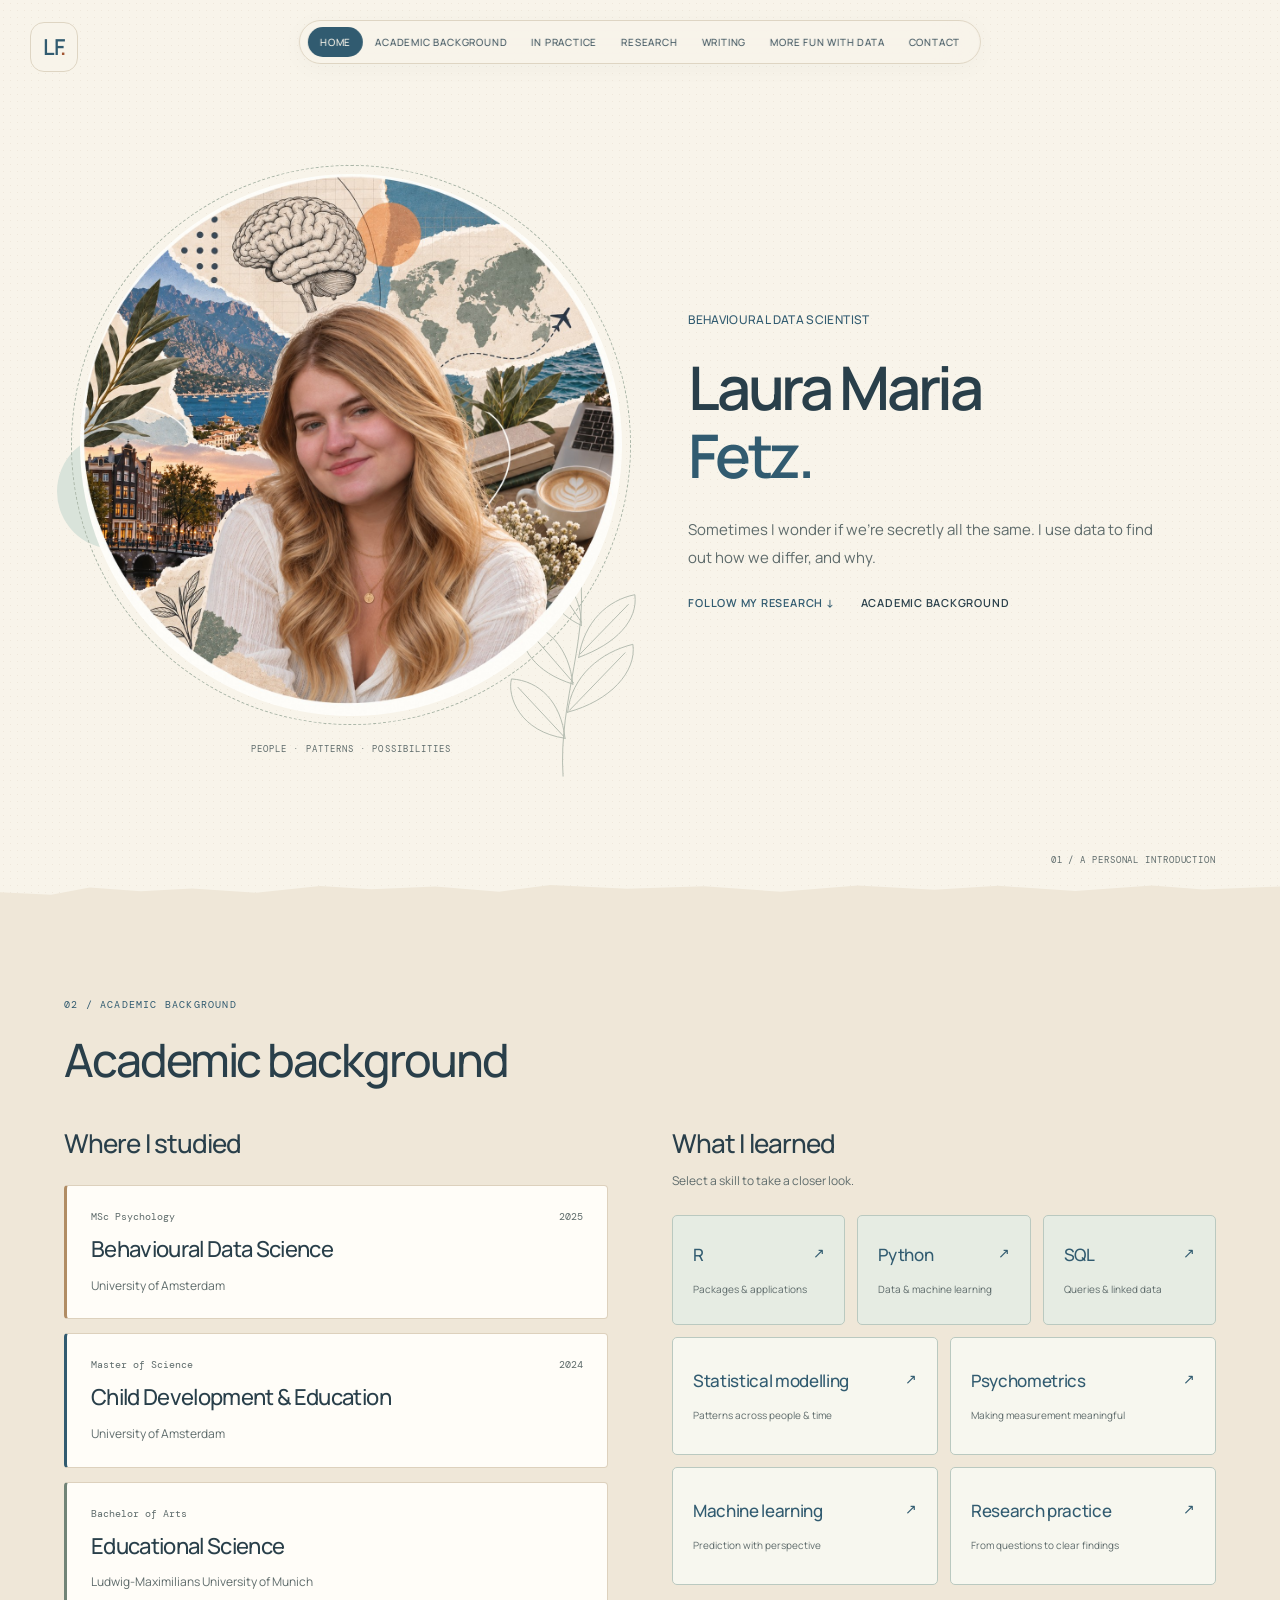
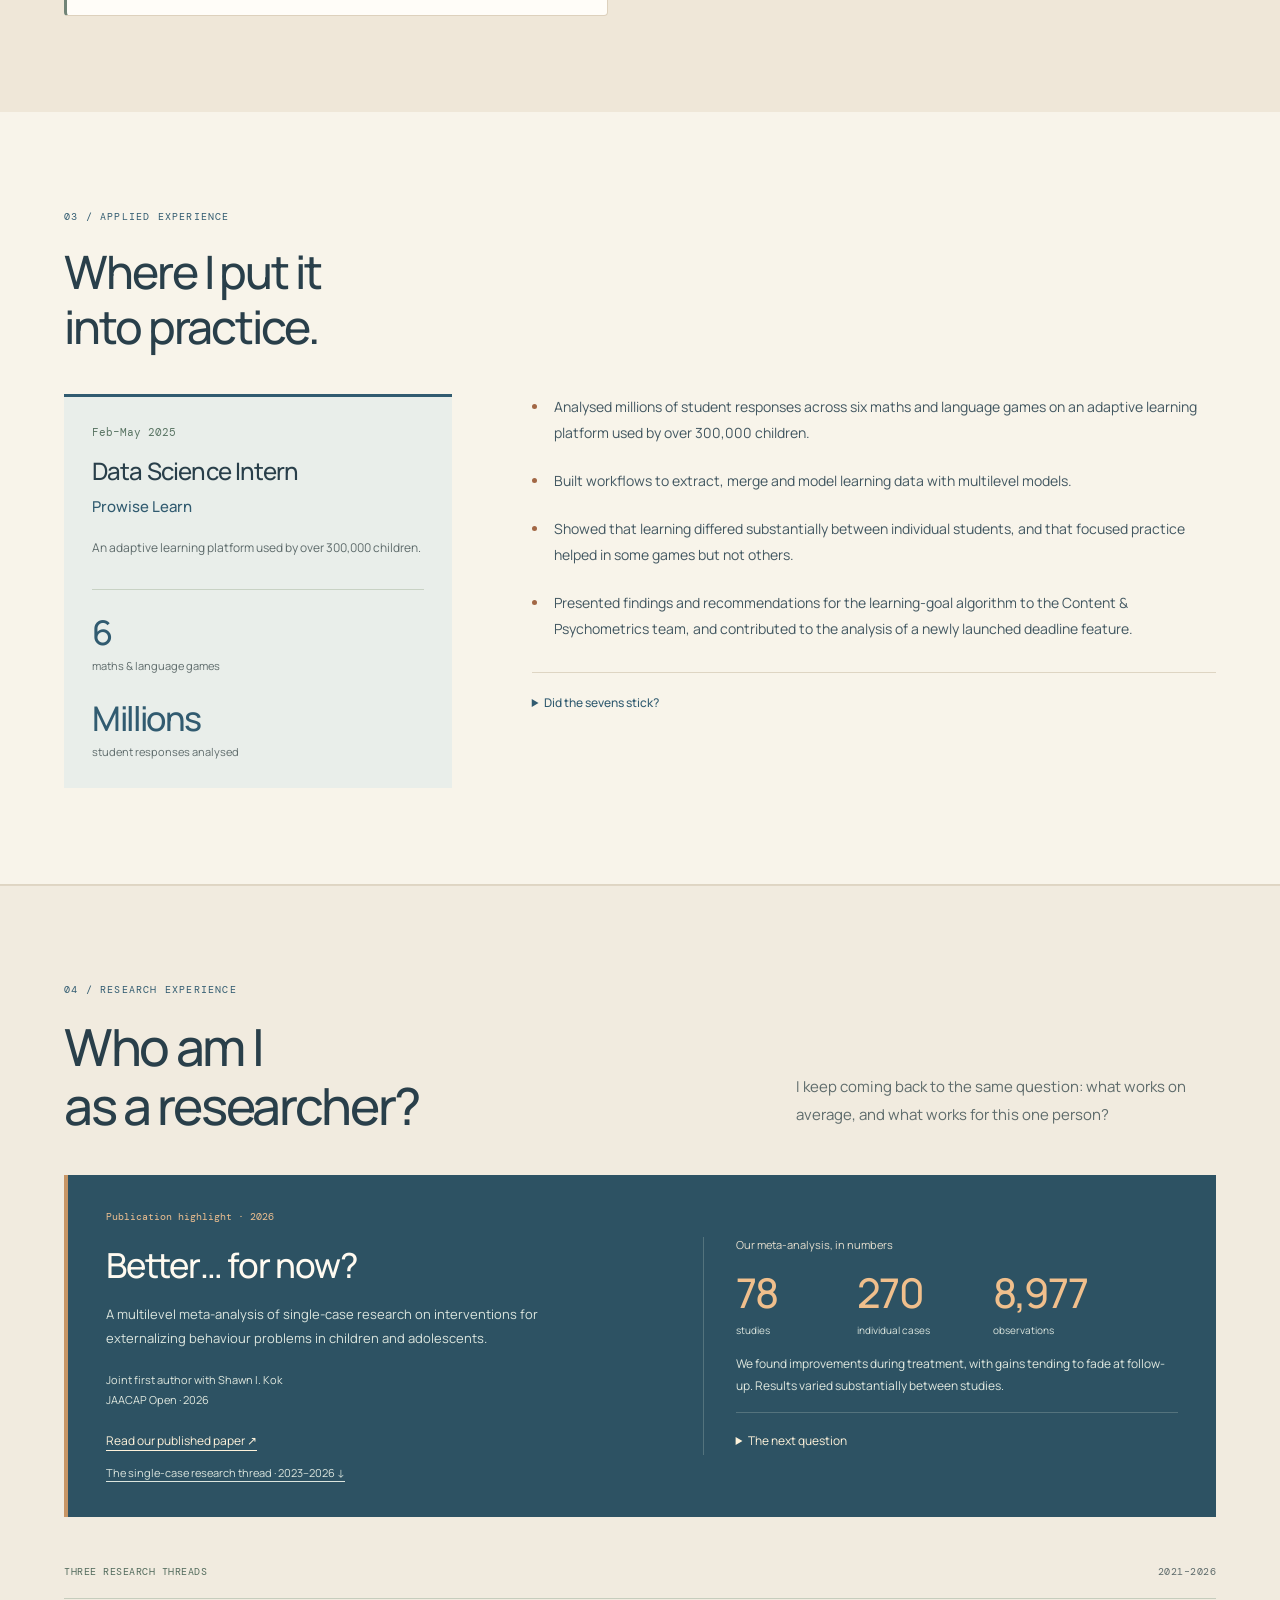
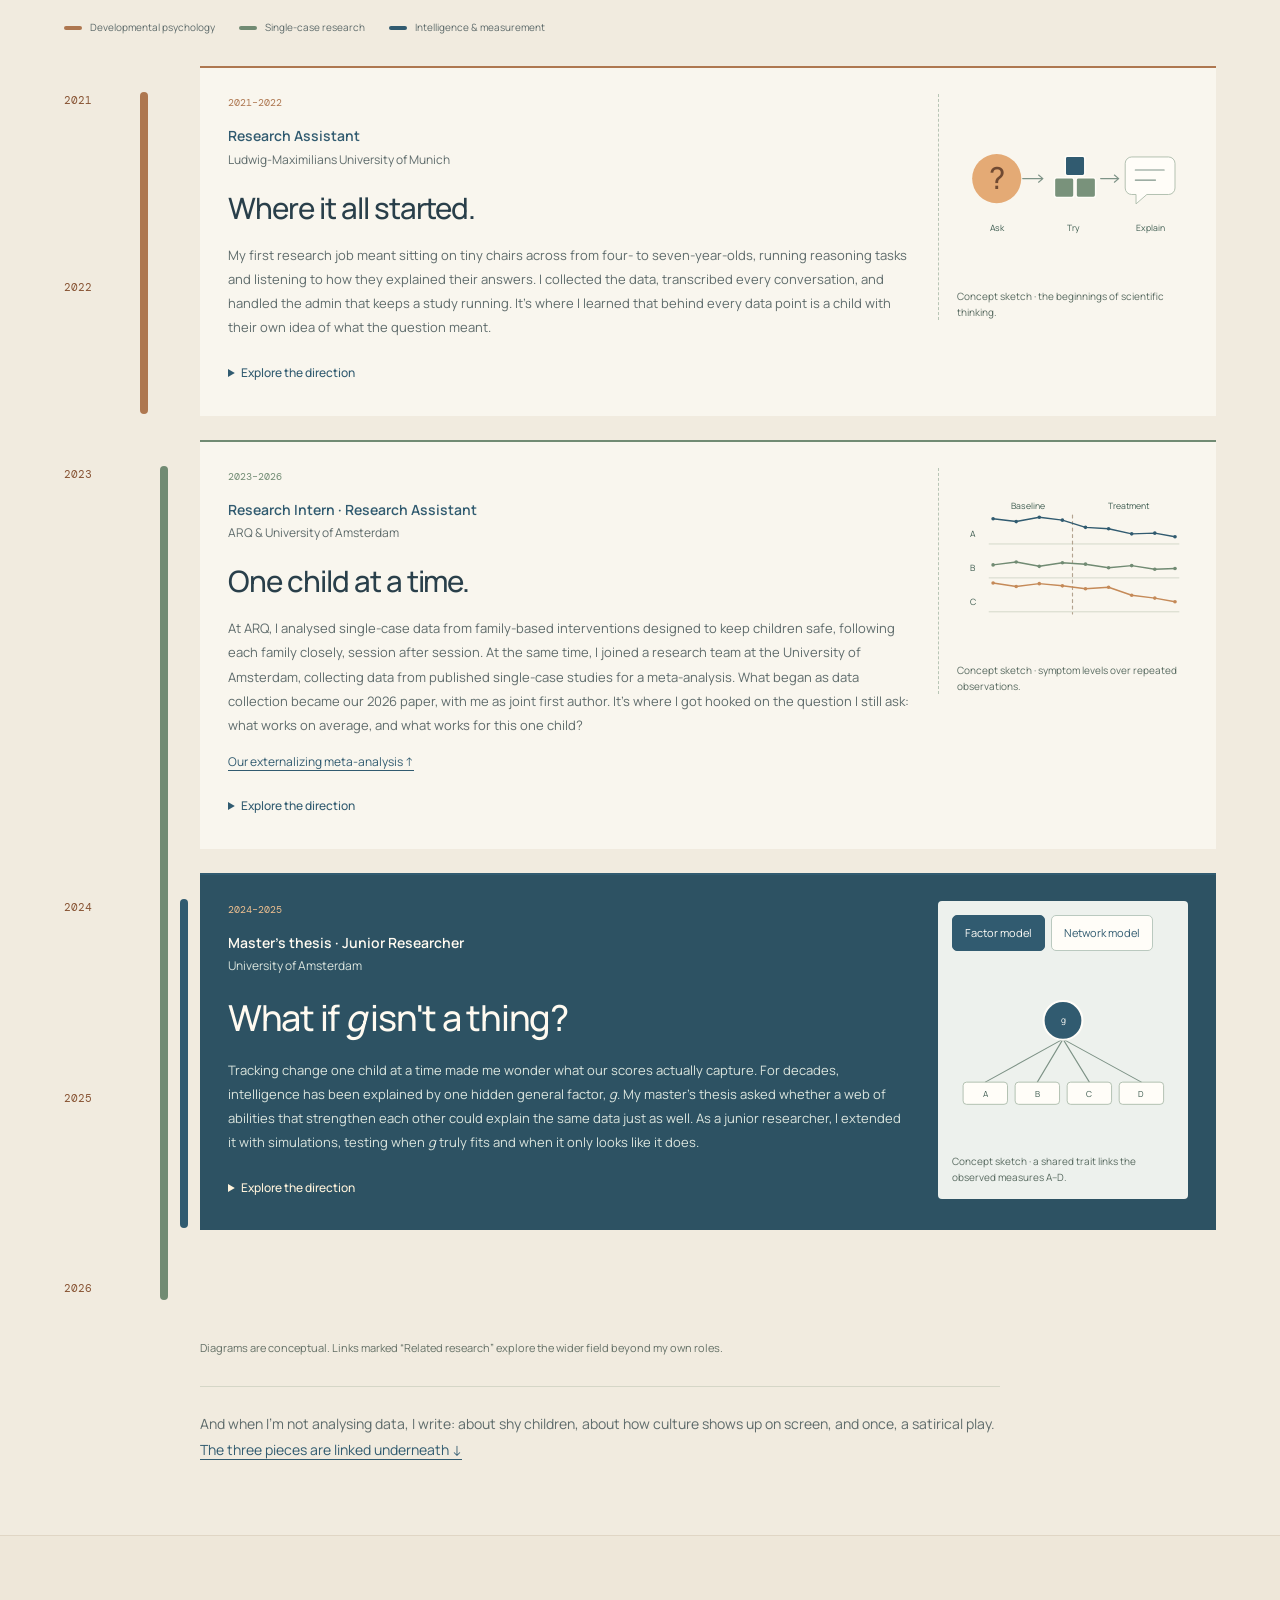
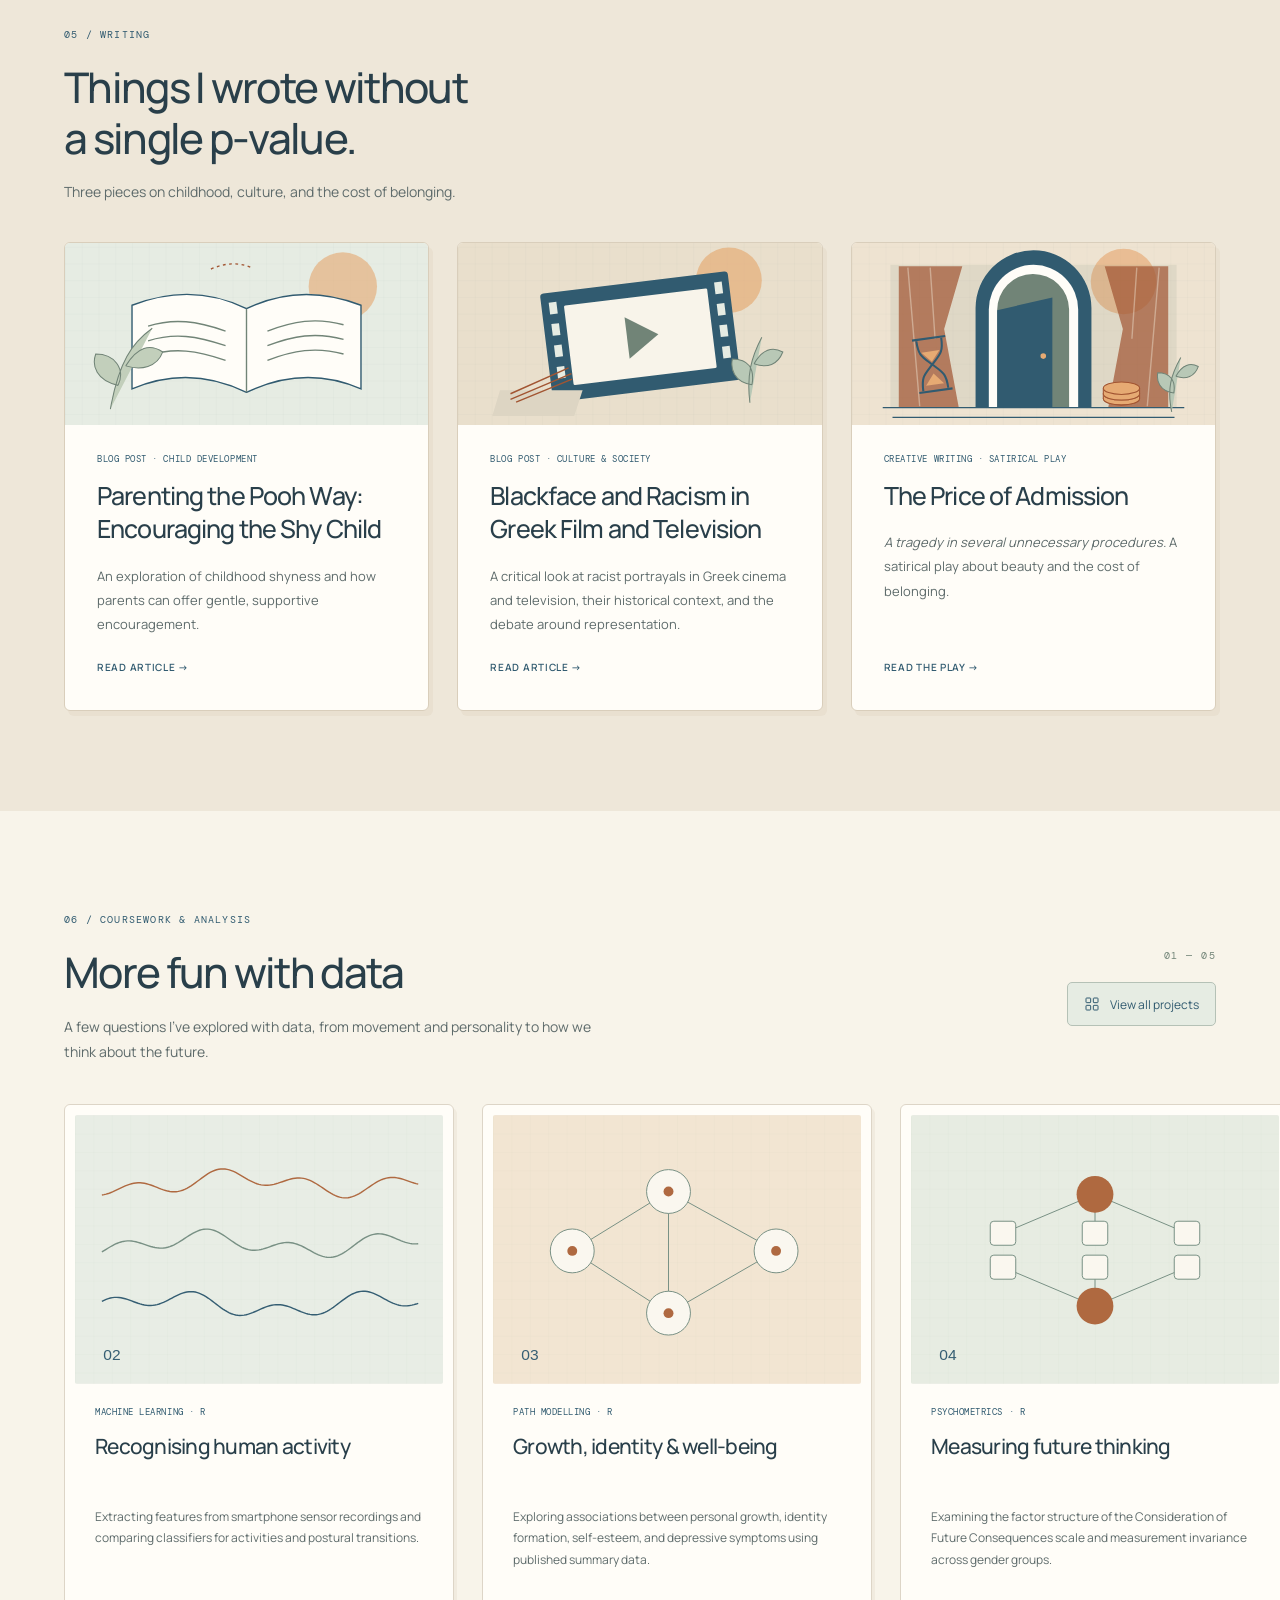
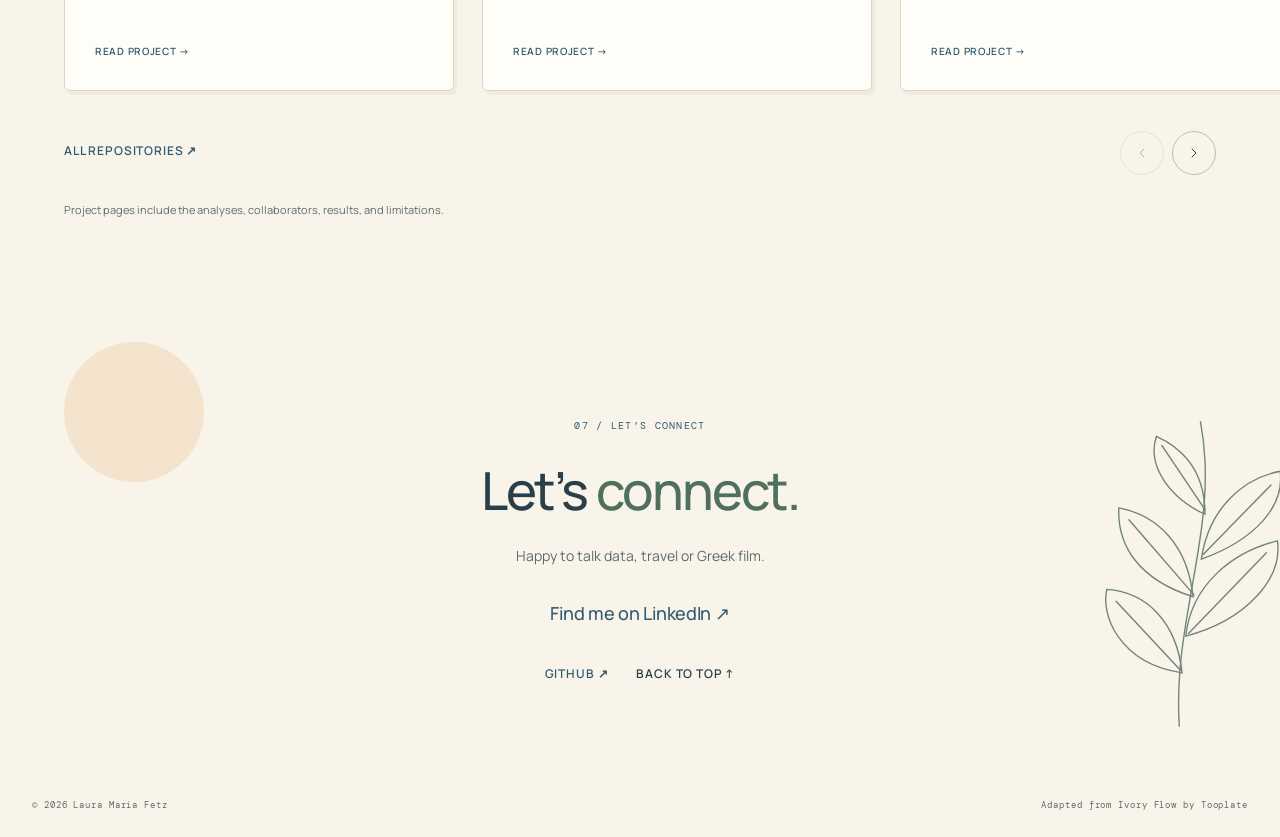
==== index.html @ 1ad02889 "Restructure portfolio into seven chapters and integrate skill-dialog update" ====
<!DOCTYPE html>
<html lang="en">
<head>
  <meta charset="UTF-8">
  <meta name="viewport" content="width=device-width, initial-scale=1.0">
  <meta name="description" content="Laura Maria Fetz — behavioural data scientist working at the intersection of psychology, education, statistical modelling, and machine learning.">
  <meta name="theme-color" content="#f8f4ea">
  <meta property="og:title" content="Laura Maria Fetz — Behavioural Data Scientist">
  <meta property="og:description" content="Slightly silly questions, real data, and a closer look at individual differences.">
  <meta property="og:type" content="website">
  <title>Laura Maria Fetz — Behavioural Data Scientist</title>
  <link rel="icon" href="favicon.svg" type="image/svg+xml">
  <link rel="preconnect" href="https://fonts.googleapis.com">
  <link rel="preconnect" href="https://fonts.gstatic.com" crossorigin>
  <link href="https://fonts.googleapis.com/css2?family=Manrope:wght@400;500;600;700&amp;family=DM+Mono:wght@400;500&amp;display=swap" rel="stylesheet">
  <link rel="stylesheet" href="tooplate-ivory-style.css">
  <link rel="stylesheet" href="personal.css?v=map-bookshelf">
  <link rel="stylesheet" href="explore.css?v=map-bookshelf">
  <link rel="stylesheet" href="research.css?v=integrated-sced">
  <link rel="stylesheet" href="writing.css?v=admission">
  <link rel="stylesheet" href="rework.css?v=seven-chapters">
  <!-- Adapted from Tooplate 2166 Ivory Flow: https://www.tooplate.com/view/2166-ivory-flow -->
</head>
<body class="home-page">
<a class="skip-link" href="#main">Skip to content</a>
<a class="site-mark" href="#home" aria-label="Laura Maria Fetz, home">LF<span>.</span></a>
<nav class="pill-nav" aria-label="Main navigation"><a href="#home">Home</a><a href="#about">Academic background</a><a href="#practice">In practice</a><a href="#experience">Research</a><a href="#writing">Writing</a><a href="#projects">More fun with data</a><a href="#contact">Contact</a></nav>
<button class="hamburger" aria-label="Open navigation" aria-expanded="false" aria-controls="mobile-navigation" data-nav-breakpoint="1100"><span></span><span></span><span></span></button>
<nav class="mobile-nav" id="mobile-navigation" aria-label="Mobile navigation" hidden><a href="#home">Home</a><a href="#about">Academic background</a><a href="#practice">In practice</a><a href="#experience">Research</a><a href="#writing">Writing</a><a href="#projects">More fun with data</a><a href="#contact">Contact</a></nav>
<main id="main">
  <section class="canvas-section hero" id="home" aria-labelledby="home-title">
    <div class="hero-image portrait-stage">
      <div class="portrait-frame">
        <img src="images/laura-portrait.jpg" alt="Portrait collage of Laura Maria Fetz, with research, travel, and nature imagery" width="1254" height="1254" fetchpriority="high">
      </div>
      <p class="portrait-caption">People · Patterns · Possibilities</p>
    </div>
    <div class="hero-content">
      <p class="hero-eyebrow">Behavioural Data Scientist</p>
      <h1 class="hero-title" id="home-title">Laura Maria<br><span class="name-accent">Fetz.</span></h1>
      <p class="hero-desc">Sometimes I wonder if we're secretly all the same. I use data to find out how we differ, and why.</p>
      <div class="hero-cta"><a href="#experience" class="cta-link">Follow my research <span aria-hidden="true">↓</span></a><a href="#about" class="cta-link cta-link--dark">Academic background</a></div>
    </div>
    <span class="section-index" aria-hidden="true">01 / A personal introduction</span>
  </section>

  <section class="canvas-section academic-section" id="about" aria-labelledby="academic-title">
    <header class="chapter-heading"><p class="section-eyebrow">02 / Academic background</p><h2 id="academic-title">Academic background</h2></header>
    <div class="academic-columns">
      <div class="study-column"><h3>Where I studied</h3><div class="degree-stack">
        <article class="degree-card"><p class="degree-level">MSc Psychology <time datetime="2025">2025</time></p><h4>Behavioural Data Science</h4><p>University of Amsterdam</p></article>
        <article class="degree-card"><p class="degree-level">Master of Science <time datetime="2024">2024</time></p><h4>Child Development &amp; Education</h4><p>University of Amsterdam</p></article>
        <article class="degree-card"><p class="degree-level">Bachelor of Arts</p><h4>Educational Science</h4><p>Ludwig-Maximilians University of Munich</p></article>
      </div></div>
      <div class="skills-column"><h3>What I learned</h3><p class="skills-intro">Select a skill to take a closer look.</p><div class="skill-tiles">
        <button class="toolkit-trigger skill-tile" type="button" data-toolkit="r" data-language="R" aria-haspopup="dialog" aria-controls="toolkit-dialog" aria-label="Explore my R toolkit"><span class="skill-name">R<span aria-hidden="true">↗</span></span><small>Packages & applications</small></button>
        <button class="toolkit-trigger skill-tile" type="button" data-toolkit="python" data-language="Python" aria-haspopup="dialog" aria-controls="toolkit-dialog" aria-label="Explore my Python toolkit"><span class="skill-name">Python<span aria-hidden="true">↗</span></span><small>Data & machine learning</small></button>
        <button class="toolkit-trigger skill-tile" type="button" data-toolkit="sql" data-language="SQL" aria-haspopup="dialog" aria-controls="toolkit-dialog" aria-label="Explore my SQL toolkit"><span class="skill-name">SQL<span aria-hidden="true">↗</span></span><small>Queries & linked data</small></button>
        <button class="toolkit-trigger skill-tile" type="button" data-toolkit="modelling" aria-haspopup="dialog" aria-controls="toolkit-dialog" aria-label="Explore my Statistical modelling toolkit"><span class="skill-name">Statistical modelling<span aria-hidden="true">↗</span></span><small>Patterns across people & time</small></button>
        <button class="toolkit-trigger skill-tile" type="button" data-toolkit="psychometrics" aria-haspopup="dialog" aria-controls="toolkit-dialog" aria-label="Explore my Psychometrics toolkit"><span class="skill-name">Psychometrics<span aria-hidden="true">↗</span></span><small>Making measurement meaningful</small></button>
        <button class="toolkit-trigger skill-tile" type="button" data-toolkit="machine-learning" aria-haspopup="dialog" aria-controls="toolkit-dialog" aria-label="Explore my Machine learning toolkit"><span class="skill-name">Machine learning<span aria-hidden="true">↗</span></span><small>Prediction with perspective</small></button>
        <button class="toolkit-trigger skill-tile" type="button" data-toolkit="research-practice" aria-haspopup="dialog" aria-controls="toolkit-dialog" aria-label="Explore my Research practice toolkit"><span class="skill-name">Research practice<span aria-hidden="true">↗</span></span><small>From questions to clear findings</small></button>
      </div></div>
    </div>
  </section>

  <section class="canvas-section practice-section" id="practice" aria-labelledby="practice-title">
    <header class="chapter-heading"><p class="section-eyebrow">03 / Applied experience</p><h2 id="practice-title">Where I put it<br>into practice.</h2></header>
    <div class="practice-layout">
      <div class="practice-role"><p class="practice-date">Feb–May 2025</p><h3>Data Science Intern</h3><p class="practice-company">Prowise Learn</p><p class="practice-context">An adaptive learning platform used by over 300,000 children.</p><dl class="practice-scale"><div><dt>maths &amp; language games</dt><dd>6</dd></div><div><dt>student responses analysed</dt><dd>Millions</dd></div></dl></div>
      <div class="practice-contributions"><ul>
        <li>Analysed millions of student responses across six maths and language games on an adaptive learning platform used by over 300,000 children.</li>
        <li>Built workflows to extract, merge and model learning data with multilevel models.</li>
        <li>Showed that learning differed substantially between individual students, and that focused practice helped in some games but not others.</li>
        <li>Presented findings and recommendations for the learning-goal algorithm to the Content &amp; Psychometrics team, and contributed to the analysis of a newly launched deadline feature.</li>
      </ul><details class="research-direction"><summary>Did the sevens stick?</summary><p>At Prowise, both questions met in the classroom: did children really learn, and would the scores show it? Normal practice mixes it up: 5 × 7, 3 × 2, 7 × 9. But sometimes students get a focused learning-goal session with only the 7 times table. Using multilevel models on large learning datasets, I tested whether students actually got better afterwards.</p></details></div>
    </div>
  </section>

  <section class="canvas-section research-section" id="experience" aria-labelledby="experience-title">
    <header class="research-heading"><div><p class="section-eyebrow">04 / Research experience</p><h2 id="experience-title">Who am I<br>as a researcher?</h2></div><p>I keep coming back to the same question: what works on average, and what works for this one person?</p></header>
    <article class="research-spotlight" id="research-publication" aria-labelledby="research-publication-title">
      <div class="publication-overview">
        <p class="research-publication-badge">Publication highlight · 2026</p>
        <h3 id="research-publication-title">Better… for now?</h3>
        <p class="publication-description">A multilevel meta-analysis of single-case research on interventions for externalizing behaviour problems in children and adolescents.</p>
        <p class="publication-credit">Joint first author with Shawn I. Kok<br><cite>JAACAP Open</cite> · 2026</p>
        <div class="publication-links"><a class="research-paper-link" href="https://doi.org/10.1016/j.jaacop.2025.12.002" target="_blank" rel="noopener noreferrer">Read our published paper <span aria-hidden="true">↗</span></a><a class="publication-experience-link" href="#research-sced">The single-case research thread · 2023–2026 <span aria-hidden="true">↓</span></a></div>
      </div>
      <div class="research-publication">
        <p class="publication-kicker">Our meta-analysis, in numbers</p>
        <dl class="publication-numbers"><div><dt>studies</dt><dd>78</dd></div><div><dt>individual cases</dt><dd>270</dd></div><div><dt>observations</dt><dd>8,977</dd></div></dl>
        <p class="research-finding">We found improvements during treatment, with gains tending to fade at follow-up. Results varied substantially between studies.</p>
        <details class="publication-next"><summary>The next question</summary><p>How can support be tailored to individual children and sustained over time? Our findings point toward that question, while study quality and limited follow-up data leave room for stronger evidence.</p></details>
      </div>
    </article>
    <p class="research-timeline-guide">Three research threads <span>2021–2026</span></p>
    <ul class="thread-legend" aria-label="Timeline colours"><li><span class="legend-lmu" aria-hidden="true"></span>Developmental psychology</li><li><span class="legend-sced" aria-hidden="true"></span>Single-case research</li><li><span class="legend-intelligence" aria-hidden="true"></span>Intelligence &amp; measurement</li></ul>
    <div class="research-threads" role="group" aria-label="Overlapping academic research threads, 2021 to 2026">
      <time class="thread-year year-1" datetime="2021">2021</time>
      <time class="thread-year year-2" datetime="2022">2022</time>
      <time class="thread-year year-3" datetime="2023">2023</time>
      <time class="thread-year year-4" datetime="2024">2024</time>
      <time class="thread-year year-5" datetime="2025">2025</time>
      <time class="thread-year year-6" datetime="2026">2026</time>
      <span class="thread-bar thread-bar-lmu" aria-hidden="true"></span><span class="thread-bar thread-bar-sced" aria-hidden="true"></span><span class="thread-bar thread-bar-intelligence" aria-hidden="true"></span>
      <article class="research-story research-thread thread-lmu" aria-labelledby="research-development-title">
        <div class="research-story-copy"><p class="thread-period">2021–2022</p><header class="research-story-meta"><p>Research Assistant<span class="research-affiliation">Ludwig-Maximilians University of Munich</span></p></header><h3 id="research-development-title">Where it all started.</h3><p class="research-contribution">My first research job meant sitting on tiny chairs across from four- to seven-year-olds, running reasoning tasks and listening to how they explained their answers. I collected the data, transcribed every conversation, and handled the admin that keeps a study running. It's where I learned that behind every data point is a child with their own idea of what the question meant.</p><details class="research-direction"><summary>Explore the direction</summary><p>A 2026 study involving Köksal and Sodian linked early understanding of other people’s minds with later scientific reasoning. This wider research asks how social understanding and thinking about evidence develop together.</p><a href="https://pubmed.ncbi.nlm.nih.gov/42640009/" target="_blank" rel="noopener noreferrer">Related research · scientific reasoning, 2026 <span aria-hidden="true">↗</span></a></details></div>
        <figure class="research-art development-art"><svg viewBox="0 0 320 180" role="img" aria-labelledby="development-graphic-title"><title id="development-graphic-title">Conceptual illustration of asking questions, trying ideas, and explaining</title><path class="diagram-line" d="M91 77h28m-6-5 6 5-6 5m86-5h25m-6-5 6 5-6 5"/><circle class="wonder-disc" cx="55" cy="77" r="34"/><text class="wonder-mark" x="55" y="91">?</text><g class="development-blocks"><rect x="135" y="76" width="27" height="27" rx="3"/><rect x="165" y="76" width="27" height="27" rx="3"/><rect x="150" y="46" width="27" height="27" rx="3"/></g><path class="explain-bubble" d="M242 47h51a9 9 0 0 1 9 9v34a9 9 0 0 1-9 9h-30l-15 13V99h-6a9 9 0 0 1-9-9V56a9 9 0 0 1 9-9Z"/><path class="diagram-line" d="M247 65h40m-40 14h28"/><g class="diagram-label"><text x="55" y="149">Ask</text><text x="162" y="149">Try</text><text x="268" y="149">Explain</text></g></svg><figcaption>Concept sketch · the beginnings of scientific thinking.</figcaption></figure>
      </article>
      <article class="research-story research-thread thread-sced" id="research-sced" aria-labelledby="research-change-title">
        <div class="research-story-copy"><p class="thread-period">2023–2026</p><header class="research-story-meta"><p>Research Intern · Research Assistant<span class="research-affiliation">ARQ &amp; University of Amsterdam</span></p></header><h3 id="research-change-title">One child at a time.</h3><p class="research-contribution">At ARQ, I analysed single-case data from family-based interventions designed to keep children safe, following each family closely, session after session. At the same time, I joined a research team at the University of Amsterdam, collecting data from published single-case studies for a meta-analysis. What began as data collection became our 2026 paper, with me as joint first author. It's where I got hooked on the question I still ask: what works on average, and what works for this one child?</p><a class="research-inline-link" href="#research-publication">Our externalizing meta-analysis <span aria-hidden="true">↑</span></a><details class="research-direction"><summary>Explore the direction</summary><p>Marija Maric and colleagues’ 2023 meta-analysis examines interventions for internalizing disorders in children and adolescents, including anxiety, depression, and post-traumatic stress. It shows how single-case data can be brought together to explore individual change and patterns across studies.</p><a href="https://doi.org/10.1007/s10567-023-00432-9" target="_blank" rel="noopener noreferrer">Related research · Maric et al., 2023&nbsp;<span aria-hidden="true">↗</span></a></details></div>
        <figure class="research-art sced-art">
            <svg viewBox="0 0 320 180" role="img" aria-labelledby="sced-graphic-title"><title id="sced-graphic-title">Conceptual illustration of three symptom trajectories decreasing during treatment</title><g class="diagram-label"><text x="99" y="16">Baseline</text><text x="237" y="16">Treatment</text><text x="22" y="55">A</text><text x="22" y="102">B</text><text x="22" y="149">C</text></g><path class="sced-guide" d="M44 65h264M44 112h264M44 159h264"/><path class="diagram-line diagram-dashed" d="M160 25v137"/><g fill="#315b70"><path class="sced-trajectory" stroke="#315b70" d="M50 30 L82 34 L114 28 L146 32 L178 42 L210 44 L242 51 L274 50 L302 55"/><circle cx="50" cy="30" r="2.5"/><circle cx="82" cy="34" r="2.5"/><circle cx="114" cy="28" r="2.5"/><circle cx="146" cy="32" r="2.5"/><circle cx="178" cy="42" r="2.5"/><circle cx="210" cy="44" r="2.5"/><circle cx="242" cy="51" r="2.5"/><circle cx="274" cy="50" r="2.5"/><circle cx="302" cy="55" r="2.5"/></g><g fill="#718b73"><path class="sced-trajectory" stroke="#718b73" d="M50 94 L82 90 L114 96 L146 91 L178 93 L210 98 L242 95 L274 100 L302 99"/><circle cx="50" cy="94" r="2.5"/><circle cx="82" cy="90" r="2.5"/><circle cx="114" cy="96" r="2.5"/><circle cx="146" cy="91" r="2.5"/><circle cx="178" cy="93" r="2.5"/><circle cx="210" cy="98" r="2.5"/><circle cx="242" cy="95" r="2.5"/><circle cx="274" cy="100" r="2.5"/><circle cx="302" cy="99" r="2.5"/></g><g fill="#c58a58"><path class="sced-trajectory" stroke="#c58a58" d="M50 119 L82 124 L114 120 L146 123 L178 127 L210 125 L242 136 L274 140 L302 145"/><circle cx="50" cy="119" r="2.5"/><circle cx="82" cy="124" r="2.5"/><circle cx="114" cy="120" r="2.5"/><circle cx="146" cy="123" r="2.5"/><circle cx="178" cy="127" r="2.5"/><circle cx="210" cy="125" r="2.5"/><circle cx="242" cy="136" r="2.5"/><circle cx="274" cy="140" r="2.5"/><circle cx="302" cy="145" r="2.5"/></g></svg>
            <figcaption>Concept sketch · symptom levels over repeated observations.</figcaption>
          </figure>
      </article>
      <article class="research-story research-thread thread-intelligence" id="research-intelligence" aria-labelledby="research-models-title">
        <div class="research-story-copy"><p class="thread-period">2024–2025</p><header class="research-story-meta"><p>Master’s thesis · Junior Researcher<span class="research-affiliation">University of Amsterdam</span></p></header><h3 id="research-models-title">What if <em>g</em> isn't a thing?</h3><p class="research-contribution">Tracking change one child at a time made me wonder what our scores actually capture. For decades, intelligence has been explained by one hidden general factor, <em>g</em>. My master's thesis asked whether a web of abilities that strengthen each other could explain the same data just as well. As a junior researcher, I extended it with simulations, testing when <em>g</em> truly fits and when it only looks like it does.</p><details class="research-direction"><summary>Explore the direction</summary><p>Related simulation research tests how competing models can account for similar patterns. It encourages researchers to consider network explanations alongside factor models. The bigger question: when does a well-fitting model actually help explain the process behind the data?</p><a href="https://pubmed.ncbi.nlm.nih.gov/38392174/" target="_blank" rel="noopener noreferrer">Related research · Kan and colleagues, 2024 <span aria-hidden="true">↗</span></a></details></div>
        <figure class="research-art model-demo" data-model-demo>
          <div class="model-controls" role="group" aria-label="Compare conceptual model diagrams"><button type="button" data-research-model="factor" aria-pressed="true">Factor model</button><button type="button" data-research-model="network" aria-pressed="false">Network model</button></div>
          <svg viewBox="0 0 320 180" role="img" aria-labelledby="research-model-graphic-title"><title id="research-model-graphic-title">Conceptual factor model: a shared trait links four observed measures</title><g data-model-view="factor"><path class="diagram-line" d="M160 70 48 132M160 70 123 132M160 70 198 132M160 70 273 132"/><circle class="diagram-node diagram-node-sea" cx="160" cy="43" r="28"/><text class="diagram-light-label" x="160" y="47">g</text><g class="diagram-measures"><rect x="16" y="132" width="64" height="32" rx="5"/><rect x="91" y="132" width="64" height="32" rx="5"/><rect x="166" y="132" width="64" height="32" rx="5"/><rect x="241" y="132" width="64" height="32" rx="5"/></g><g class="diagram-label"><text x="48" y="153">A</text><text x="123" y="153">B</text><text x="198" y="153">C</text><text x="273" y="153">D</text></g></g><g data-model-view="network" hidden><path class="diagram-line" d="M65 40 255 40 225 142 95 142ZM65 40 225 142M255 40 95 142"/><circle class="diagram-node diagram-node-sea" cx="65" cy="40" r="21"/><circle class="diagram-node diagram-node-sage" cx="255" cy="40" r="21"/><circle class="diagram-node diagram-node-terra" cx="225" cy="142" r="21"/><circle class="diagram-node diagram-node-sage" cx="95" cy="142" r="21"/><g class="diagram-light-label"><text x="65" y="45">A</text><text x="255" y="45">B</text><text x="225" y="147">C</text><text x="95" y="147">D</text></g></g></svg>
          <figcaption class="model-caption" aria-live="polite">Concept sketch · a shared trait links the observed measures A–D.</figcaption>
        </figure>
      </article>
    </div>
    <p class="research-context-note">Diagrams are conceptual. Links marked “Related research” explore the wider field beyond my own roles.</p>
    <p class="research-writing-note">And when I'm not analysing data, I write: about shy children, about how culture shows up on screen, and once, a satirical play. <a href="#writing">The three pieces are linked underneath <span aria-hidden="true">↓</span></a></p>
  </section>

  <section class="canvas-section writing-section" id="writing" aria-labelledby="writing-title"><div class="writing-heading"><p class="section-eyebrow">05 / Writing</p><h2 id="writing-title">Things I wrote without<br>a single p-value.</h2><p class="section-intro">Three pieces on childhood, culture, and the cost of belonging.</p></div><div class="writing-grid"><article class="writing-card"><a class="writing-card-visual" href="writing/parenting-the-pooh-way/" aria-label="Read Parenting the Pooh Way: Encouraging the Shy Child"><img src="images/writing-development.svg" alt="" width="520" height="300" loading="lazy"></a><div class="writing-card-copy"><p class="project-type">Blog post · Child development</p><h3><a href="writing/parenting-the-pooh-way/">Parenting the Pooh Way: Encouraging the Shy Child</a></h3><p>An exploration of childhood shyness and how parents can offer gentle, supportive encouragement.</p><a class="cta-link" href="writing/parenting-the-pooh-way/">Read article <span aria-hidden="true">→</span></a></div></article><article class="writing-card"><a class="writing-card-visual" href="writing/blackface-and-racism-in-greek-film-and-television/" aria-label="Read Blackface and Racism in Greek Film and Television"><img src="images/writing-culture.svg" alt="" width="520" height="300" loading="lazy"></a><div class="writing-card-copy"><p class="project-type">Blog post · Culture &amp; society</p><h3><a href="writing/blackface-and-racism-in-greek-film-and-television/">Blackface and Racism in Greek Film and Television</a></h3><p>A critical look at racist portrayals in Greek cinema and television, their historical context, and the debate around representation.</p><a class="cta-link" href="writing/blackface-and-racism-in-greek-film-and-television/">Read article <span aria-hidden="true">→</span></a></div></article><article class="writing-card"><a class="writing-card-visual" href="writing/the-price-of-admission/" aria-label="Read The Price of Admission"><img src="images/writing-admission.svg" alt="" width="520" height="300" loading="lazy"></a><div class="writing-card-copy"><p class="project-type">Creative writing · Satirical play</p><h3><a href="writing/the-price-of-admission/">The Price of Admission</a></h3><p><em>A tragedy in several unnecessary procedures.</em> A satirical play about beauty and the cost of belonging.</p><a class="cta-link" href="writing/the-price-of-admission/">Read the play <span aria-hidden="true">→</span></a></div></article></div></section>

  <section class="canvas-section lookbook projects-section" id="projects" aria-labelledby="projects-title">
    <div class="lookbook-header"><div><p class="section-eyebrow">06 / Coursework &amp; analysis</p><h2 class="lookbook-title" id="projects-title">More fun with data</h2><p class="section-intro">A few questions I’ve explored with data, from movement and personality to how we think about the future.</p></div><div class="project-view-controls"><span class="lookbook-count">01 — 05</span><button class="project-view-button" id="project-view-toggle" type="button" aria-expanded="false" aria-controls="project-track" hidden><svg viewBox="0 0 24 24" aria-hidden="true"><rect x="3" y="3" width="7" height="7" rx="1"/><rect x="14" y="3" width="7" height="7" rx="1"/><rect x="3" y="14" width="7" height="7" rx="1"/><rect x="14" y="14" width="7" height="7" rx="1"/></svg><span>View all projects</span></button></div></div>
    <div class="lookbook-track" id="project-track" tabindex="0" aria-label="Data projects, scroll horizontally"><article class="lookbook-card project-card">
      <a class="project-visual" href="projects/human-activity-recognition/" aria-label="Explore Recognising human activity"><img src="images/project-02.svg" alt="" loading="lazy" width="520" height="380"></a>
      <div class="project-copy"><p class="project-type">Machine learning · R</p><h3><a href="projects/human-activity-recognition/">Recognising human activity</a></h3><p>Extracting features from smartphone sensor recordings and comparing classifiers for activities and postural transitions.</p><a class="cta-link" href="projects/human-activity-recognition/">Read project <span aria-hidden="true">→</span></a></div>
    </article><article class="lookbook-card project-card">
      <a class="project-visual" href="projects/growth-identity-wellbeing/" aria-label="Explore Growth, identity &amp; well-being"><img src="images/project-03.svg" alt="" loading="lazy" width="520" height="380"></a>
      <div class="project-copy"><p class="project-type">Path modelling · R</p><h3><a href="projects/growth-identity-wellbeing/">Growth, identity &amp; well-being</a></h3><p>Exploring associations between personal growth, identity formation, self-esteem, and depressive symptoms using published summary data.</p><a class="cta-link" href="projects/growth-identity-wellbeing/">Read project <span aria-hidden="true">→</span></a></div>
    </article><article class="lookbook-card project-card">
      <a class="project-visual" href="projects/future-thinking/" aria-label="Explore Measuring future thinking"><img src="images/project-04.svg" alt="" loading="lazy" width="520" height="380"></a>
      <div class="project-copy"><p class="project-type">Psychometrics · R</p><h3><a href="projects/future-thinking/">Measuring future thinking</a></h3><p>Examining the factor structure of the Consideration of Future Consequences scale and measurement invariance across gender groups.</p><a class="cta-link" href="projects/future-thinking/">Read project <span aria-hidden="true">→</span></a></div>
    </article><article class="lookbook-card project-card">
      <a class="project-visual" href="projects/personality-impressions/" aria-label="Explore Language &amp; personality impressions"><img src="images/project-05.svg" alt="" loading="lazy" width="520" height="380"></a>
      <div class="project-copy"><p class="project-type">Prediction · R</p><h3><a href="projects/personality-impressions/">Language &amp; personality impressions</a></h3><p>Comparing transcript and audiovisual features for predicting observers’ Big Five impressions with repeated cross-validation.</p><a class="cta-link" href="projects/personality-impressions/">Read project <span aria-hidden="true">→</span></a></div>
    </article><article class="lookbook-card project-card">
      <a class="project-visual" href="projects/parental-stress/" aria-label="Explore Understanding parental stress"><img src="images/project-06.svg" alt="" loading="lazy" width="520" height="380"></a>
      <div class="project-copy"><p class="project-type">Statistical modelling · R</p><h3><a href="projects/parental-stress/">Understanding parental stress</a></h3><p>Examining how intervention participation and employment status relate to parental stress while adjusting for baseline stress.</p><a class="cta-link" href="projects/parental-stress/">Read project <span aria-hidden="true">→</span></a></div>
    </article></div>
    <div class="lookbook-footer"><a href="https://github.com/laurafetz?tab=repositories" class="cta-link" target="_blank" rel="noopener noreferrer">All repositories <span aria-hidden="true">↗</span></a><div class="lookbook-arrows"><button class="lookbook-arrow" id="lbPrev" aria-label="Previous projects" aria-controls="project-track"><svg viewBox="0 0 24 24" aria-hidden="true"><polyline points="15 18 9 12 15 6"/></svg></button><button class="lookbook-arrow" id="lbNext" aria-label="Next projects" aria-controls="project-track"><svg viewBox="0 0 24 24" aria-hidden="true"><polyline points="9 6 15 12 9 18"/></svg></button></div></div>
    <p class="projects-note">Project pages include the analyses, collaborators, results, and limitations.</p>
  </section>

  <section class="canvas-section signature" id="contact" aria-labelledby="contact-title">
    <div class="signature-content"><p class="signature-mark">07 / Let’s connect</p><h2 class="signature-heading" id="contact-title">Let’s <em>connect.</em></h2><p class="signature-text">Happy to talk data, travel or Greek film.</p><a href="https://www.linkedin.com/in/laura-maria-fetz/" class="signature-email" target="_blank" rel="noopener noreferrer">Find me on LinkedIn <span aria-hidden="true">↗</span></a><div class="signature-links"><a href="https://github.com/laurafetz" class="cta-link" target="_blank" rel="noopener noreferrer">GitHub <span aria-hidden="true">↗</span></a><a href="#home" class="cta-link cta-link--dark">Back to top <span aria-hidden="true">↑</span></a></div></div>
    <footer class="signature-footer"><span>© 2026 Laura Maria Fetz</span><span>Adapted from <a href="https://www.tooplate.com/view/2166-ivory-flow" target="_blank" rel="noopener noreferrer">Ivory Flow by Tooplate</a></span></footer>
  </section>
</main>

<dialog class="toolkit-dialog" id="toolkit-dialog" aria-labelledby="toolkit-title" aria-describedby="toolkit-description">
  <div class="toolkit-shell">
    <header class="toolkit-header">
      <div><p class="section-eyebrow">02 / What I learned</p><h2 id="toolkit-title">My toolkit</h2></div>
      <button class="toolkit-close" type="button" aria-label="Close toolkit" autofocus><svg viewBox="0 0 24 24" aria-hidden="true"><path d="m6 6 12 12M18 6 6 18"/></svg></button>
    </header>
    <p class="toolkit-description" id="toolkit-description">Packages and libraries I work with.</p>
    <div id="toolkit-content" data-dialog-content></div>
  </div>
</dialog>
<template id="toolkit-r">
  <div class="toolkit-groups">
    <section class="toolkit-group"><h3>Data preparation</h3><ul class="toolkit-tags"><li>tidyverse</li><li>mice</li></ul></section>
    <section class="toolkit-group"><h3>Psychometrics</h3><ul class="toolkit-tags"><li>psych</li><li>mirt</li></ul></section>
    <section class="toolkit-group"><h3>Statistical modelling</h3><ul class="toolkit-tags"><li>lme4</li><li>lmerTest</li><li>mvtnorm</li><li>emmeans</li></ul></section>
    <section class="toolkit-group"><h3>SEM, networks &amp; meta-analysis</h3><ul class="toolkit-tags"><li>lavaan</li><li>psychonetrics</li><li>metaSEM</li><li>OpenMx</li></ul></section>
    <section class="toolkit-group"><h3>Machine learning</h3><ul class="toolkit-tags"><li>caret</li></ul></section>
    <section class="toolkit-group"><h3>Interactive applications</h3><ul class="toolkit-tags"><li>shiny</li></ul></section>
  </div>
  <footer class="toolkit-footer"><p>See some of these tools in my work</p><div class="toolkit-projects"><a href="projects/growth-identity-wellbeing/">Growth, identity &amp; well-being <span aria-hidden="true">↗</span></a><a href="projects/future-thinking/">Measuring future thinking <span aria-hidden="true">↗</span></a></div></footer>
</template>
<template id="toolkit-python">
  <div class="toolkit-groups">
    <section class="toolkit-group"><h3>Working with data</h3><ul class="toolkit-tags"><li>pandas</li><li>NumPy</li></ul></section>
    <section class="toolkit-group"><h3>Machine learning &amp; deep learning</h3><ul class="toolkit-tags"><li>PyTorch</li><li>TensorFlow</li></ul></section>
  </div>

</template>
<template id="toolkit-sql" data-description="Queries and operations I use to import, combine, and explore structured data.">
  <div class="toolkit-groups">
    <section class="toolkit-group"><h3>Importing &amp; preparing data</h3><ul class="toolkit-tags"><li>CSV imports</li><li>Data type conversion</li></ul><p class="toolkit-note">Bringing data from different sources into tables.</p></section>
    <section class="toolkit-group"><h3>Selecting &amp; filtering</h3><ul class="toolkit-tags"><li>SELECT</li><li>WHERE</li><li>DISTINCT</li><li>ORDER BY</li></ul></section>
    <section class="toolkit-group"><h3>Combining tables</h3><ul class="toolkit-tags"><li>INNER JOIN</li><li>LEFT JOIN</li><li>UNION</li></ul></section>
    <section class="toolkit-group"><h3>Summarising data</h3><ul class="toolkit-tags"><li>GROUP BY</li><li>HAVING</li></ul></section>
  </div>
</template>

<template id="toolkit-modelling" data-title="Statistical modelling" data-description="Patterns across people and time."><div class="method-detail"><p>Structural equation modelling, multilevel modelling, longitudinal data analysis, generalised linear mixed models, network analysis, and Monte Carlo simulation.</p><ul class="toolkit-tags"><li>Structural equation modelling</li><li>Multilevel modelling</li><li>Longitudinal analysis</li><li>Generalised linear mixed models</li><li>Network analysis</li><li>Monte Carlo simulation</li></ul></div></template>
<template id="toolkit-psychometrics" data-title="Psychometrics" data-description="Making measurement meaningful."><div class="method-detail"><p>Classical test theory, item response theory, confirmatory factor analysis, measurement invariance, and latent variable modelling.</p><ul class="toolkit-tags"><li>Classical test theory</li><li>Item response theory</li><li>Confirmatory factor analysis</li><li>Measurement invariance</li><li>Latent variable modelling</li></ul></div></template>
<template id="toolkit-machine-learning" data-title="Machine learning" data-description="Prediction with perspective."><div class="method-detail"><p>Supervised learning, classification, regression, natural language processing, model evaluation, and interpretable approaches.</p><ul class="toolkit-tags"><li>Supervised learning</li><li>Classification</li><li>Regression</li><li>Natural language processing</li><li>Model evaluation</li><li>Interpretability</li></ul></div></template>
<template id="toolkit-research-practice" data-title="Research practice" data-description="From questions to clear findings."><div class="method-detail"><p>Research design, data management, statistical inference, and data visualisation — with an interest in methodological challenges.</p><ul class="toolkit-tags"><li>Research design</li><li>Data management</li><li>Statistical inference</li><li>Data visualisation</li></ul></div></template>
<script src="personal.js?v=seven-chapters" defer></script>
<script src="explore.js?v=seven-chapters" defer></script>
<script src="research.js?v=fieldnotes" defer></script>
</body>
</html>
---- tooplate-ivory-style.css ----
@charset "utf-8";
/* CSS Document 

Tooplate 2166 Ivory Flow
    
https://www.tooplate.com/view/2166-ivory-flow

*/

/* ═══════════════════════════════════════════════
   RESET & VARIABLES
   ═══════════════════════════════════════════════ */
*, *::before, *::after { margin: 0; padding: 0; box-sizing: border-box; }

:root {
  --oat: #FCFAF8;
  --oat-mid: #F5F0EB;
  --oat-deep: #EDE6DD;
  --terra: #D96C4A;
  --terra-light: rgba(217, 108, 74, 0.12);
  --terra-ghost: rgba(217, 108, 74, 0.06);
  --ink: #1A1714;
  --ink-soft: #3D3832;
  --ink-muted: #8A8279;
  --ink-faint: #B8B0A6;
  --white: #FFFFFF;
  --ease-soft: cubic-bezier(0.23, 1, 0.32, 1);
  --ease-expo: cubic-bezier(0.22, 1, 0.36, 1);
}

html {
  scroll-behavior: smooth;
  overflow-x: hidden;
}

body {
  font-family: 'Manrope', sans-serif;
  background: var(--oat);
  color: var(--ink);
  -webkit-font-smoothing: antialiased;
  overflow-x: hidden;
}

a { color: inherit; text-decoration: none; }
img { display: block; max-width: 100%; height: auto; }

/* ═══════════════════════════════════════════════
   FLOATING PILL NAV
   ═══════════════════════════════════════════════ */
.pill-nav {
  position: fixed;
  top: 20px;
  left: 50%;
  transform: translateX(-50%);
  z-index: 1000;
  display: flex;
  align-items: center;
  gap: 0;
  background: rgba(252, 250, 248, 0.65);
  backdrop-filter: blur(20px);
  -webkit-backdrop-filter: blur(20px);
  border: 1px solid rgba(26, 23, 20, 0.06);
  border-radius: 999px;
  padding: 6px 8px;
  box-shadow: 0 4px 24px rgba(26, 23, 20, 0.06);
}

.pill-nav a {
  font-family: 'Manrope', sans-serif;
  font-size: 11px;
  font-weight: 500;
  letter-spacing: 0.08em;
  text-transform: uppercase;
  color: var(--ink-soft);
  padding: 8px 18px;
  border-radius: 999px;
  transition: color 0.5s var(--ease-soft), background 0.5s var(--ease-soft);
  white-space: nowrap;
}

.pill-nav a:hover {
  color: var(--ink);
}

.pill-nav a.active {
  background: var(--ink);
  color: var(--oat);
}

/* ═══════════════════════════════════════════════
   EST. 2026 VERTICAL DECORATOR (Right Edge)
   ═══════════════════════════════════════════════ */
.est-label {
  position: fixed;
  right: 24px;
  top: 50%;
  transform: translateY(-50%) rotate(90deg);
  transform-origin: center center;
  font-family: 'DM Mono', monospace;
  font-size: 9px;
  font-weight: 400;
  letter-spacing: 0.3em;
  text-transform: uppercase;
  color: var(--ink-faint);
  z-index: 900;
  pointer-events: none;
  white-space: nowrap;
}

/* ═══════════════════════════════════════════════
   EXPANDING UNDERLINE CTA (No Standard Buttons)
   ═══════════════════════════════════════════════ */
.cta-link {
  display: inline-block;
  font-family: 'Manrope', sans-serif;
  font-size: 12px;
  font-weight: 600;
  letter-spacing: 0.12em;
  text-transform: uppercase;
  color: var(--terra);
  position: relative;
  padding-bottom: 4px;
  cursor: pointer;
  background: none;
  border: none;
}

.cta-link::after {
  content: '';
  position: absolute;
  bottom: 0;
  left: 50%;
  width: 0;
  height: 1.5px;
  background: var(--terra);
  transition: width 0.7s var(--ease-soft), left 0.7s var(--ease-soft);
}

.cta-link:hover::after {
  width: 100%;
  left: 0;
}

.cta-link--dark { color: var(--ink); }
.cta-link--dark::after { background: var(--ink); }

.cta-link--light { color: var(--oat); }
.cta-link--light::after { background: var(--oat); }

/* ═══════════════════════════════════════════════
   STICKY SECTION ARCHITECTURE
   ═══════════════════════════════════════════════ */
.canvas-section {
  position: sticky;
  top: 0;
  min-height: 100vh;
  overflow: hidden;
}

.canvas-section:nth-child(1) { z-index: 1; }
.canvas-section:nth-child(2) { z-index: 2; }
.canvas-section:nth-child(3) { z-index: 3; }
.canvas-section:nth-child(4) { z-index: 4; }
.canvas-section:nth-child(5) { z-index: 5; }
.canvas-section:nth-child(6) { z-index: 6; }

/* ═══════════════════════════════════════════════
   SECTION 1: HERO (Split Screen)
   ═══════════════════════════════════════════════ */
.hero {
  background: var(--oat);
  display: grid;
  grid-template-columns: 1fr 1fr;
  min-height: 100vh;
}

.hero-image {
  position: relative;
  overflow: hidden;
}

.hero-image img {
  width: 100%;
  height: 100%;
  object-fit: cover;
}

.hero-image-tag {
  position: absolute;
  bottom: 32px;
  left: 32px;
  font-family: 'DM Mono', monospace;
  font-size: 9px;
  letter-spacing: 0.2em;
  text-transform: uppercase;
  color: var(--white);
  background: rgba(26, 23, 20, 0.35);
  backdrop-filter: blur(8px);
  padding: 6px 14px;
}

.hero-content {
  display: flex;
  flex-direction: column;
  justify-content: center;
  padding: 80px 64px 80px 56px;
}

.hero-eyebrow {
  font-family: 'DM Mono', monospace;
  font-size: 10px;
  font-weight: 400;
  letter-spacing: 0.3em;
  text-transform: uppercase;
  color: var(--terra);
  margin-bottom: 28px;
  opacity: 0;
  animation: fadeUp 0.9s var(--ease-soft) 0.3s forwards;
}

.hero-title {
  font-family: 'Cormorant Garamond', serif;
  font-size: clamp(42px, 5.5vw, 88px);
  font-weight: 300;
  line-height: 1.05;
  letter-spacing: -0.02em;
  color: var(--ink);
  margin-bottom: 28px;
  opacity: 0;
  animation: fadeUp 1s var(--ease-soft) 0.5s forwards;
}

.hero-title em {
  font-style: italic;
  color: var(--terra);
}

.hero-desc {
  font-size: 15px;
  font-weight: 300;
  line-height: 1.8;
  color: var(--ink-muted);
  max-width: 380px;
  margin-bottom: 36px;
  opacity: 0;
  animation: fadeUp 0.9s var(--ease-soft) 0.7s forwards;
}

.hero-cta {
  opacity: 0;
  animation: fadeUp 0.9s var(--ease-soft) 0.9s forwards;
}

@keyframes fadeUp {
  from { opacity: 0; transform: translateY(20px); }
  to { opacity: 1; transform: translateY(0); }
}

/* ═══════════════════════════════════════════════
   SECTION 2: THE LOOKBOOK (Horizontal Scroll-Snap)
   ═══════════════════════════════════════════════ */
.lookbook {
  background: var(--oat-mid);
  display: flex;
  flex-direction: column;
  justify-content: center;
  min-height: 100vh;
  padding: 60px 0;
}

.lookbook-header {
  display: flex;
  justify-content: space-between;
  align-items: flex-end;
  padding: 0 64px;
  margin-bottom: 40px;
}

.lookbook-title {
  font-family: 'Cormorant Garamond', serif;
  font-size: clamp(28px, 3.5vw, 48px);
  font-weight: 300;
  color: var(--ink);
}

.lookbook-count {
  font-family: 'DM Mono', monospace;
  font-size: 10px;
  color: var(--ink-faint);
  letter-spacing: 0.15em;
}

.lookbook-track {
  display: flex;
  gap: 28px;
  padding: 0 64px 40px;
  overflow-x: auto;
  scrollbar-width: none;
  -ms-overflow-style: none;
  cursor: grab;
  -webkit-user-select: none;
  user-select: none;
}

.lookbook-track::-webkit-scrollbar { display: none; }

.lookbook-track.is-dragging { cursor: grabbing; }
.lookbook-track.is-dragging img { pointer-events: none; }

.lookbook-card {
  flex: 0 0 auto;
  position: relative;
}

.lookbook-card img {
  display: block;
  border-radius: 32px;
  border: 10px solid var(--white);
  box-shadow: 0 8px 40px rgba(26, 23, 20, 0.06);
  height: 55vh;
  min-height: 350px;
  width: auto;
  object-fit: cover;
  transition: transform 1s var(--ease-soft), box-shadow 0.8s var(--ease-soft);
}

.lookbook-card:hover img {
  transform: translateY(-4px);
  box-shadow: 0 16px 56px rgba(26, 23, 20, 0.1);
}

.lookbook-card-label {
  position: absolute;
  bottom: -28px;
  left: 10px;
  font-family: 'DM Mono', monospace;
  font-size: 9px;
  letter-spacing: 0.15em;
  text-transform: uppercase;
  color: var(--ink-faint);
}

.lookbook-footer {
  display: flex;
  justify-content: space-between;
  align-items: center;
  margin-top: 48px;
  padding: 0 64px;
}

.lookbook-arrows {
  display: flex;
  gap: 8px;
}

.lookbook-arrow {
  width: 44px;
  height: 44px;
  border-radius: 50%;
  border: 1px solid var(--ink-faint);
  background: transparent;
  cursor: pointer;
  display: flex;
  align-items: center;
  justify-content: center;
  transition: border-color 0.5s var(--ease-soft), background 0.5s var(--ease-soft);
}

.lookbook-arrow:hover {
  border-color: var(--ink);
  background: var(--ink);
}

.lookbook-arrow svg {
  width: 16px;
  height: 16px;
  stroke: var(--ink);
  fill: none;
  stroke-width: 1.5;
  stroke-linecap: round;
  stroke-linejoin: round;
  transition: stroke 0.5s var(--ease-soft);
}

.lookbook-arrow:hover svg { stroke: var(--oat); }

/* ═══════════════════════════════════════════════
   SECTION 3: PRODUCT DETAIL
   ═══════════════════════════════════════════════ */
.product {
  background: var(--oat);
  display: grid;
  grid-template-columns: 1.1fr 0.9fr;
  min-height: 100vh;
  align-items: center;
}

.product-image-zone {
  position: relative;
  height: 100%;
  overflow: hidden;
  cursor: none;
}

.product-image-zone img {
  width: 100%;
  height: 100%;
  object-fit: cover;
}

/* Mouse-following Terracotta Buy Circle */
.buy-circle {
  position: fixed;
  width: 120px;
  height: 120px;
  border-radius: 50%;
  background: var(--terra);
  display: flex;
  align-items: center;
  justify-content: center;
  pointer-events: none;
  z-index: 100;
  opacity: 0;
  transform: scale(0.4);
  transition: opacity 0.5s var(--ease-soft), transform 0.5s var(--ease-soft);
  mix-blend-mode: normal;
}

.buy-circle.visible {
  opacity: 1;
  transform: scale(1);
}

.buy-circle span {
  font-family: 'Manrope', sans-serif;
  font-size: 10px;
  font-weight: 600;
  letter-spacing: 0.15em;
  text-transform: uppercase;
  color: var(--white);
}

.product-info {
  padding: 80px 64px;
  display: flex;
  flex-direction: column;
  justify-content: center;
}

.product-badge {
  font-family: 'DM Mono', monospace;
  font-size: 9px;
  font-weight: 500;
  letter-spacing: 0.25em;
  text-transform: uppercase;
  color: var(--terra);
  margin-bottom: 20px;
}

.product-name {
  font-family: 'Cormorant Garamond', serif;
  font-size: clamp(32px, 4vw, 56px);
  font-weight: 300;
  line-height: 1.1;
  color: var(--ink);
  margin-bottom: 12px;
}

.product-price {
  font-family: 'Cormorant Garamond', serif;
  font-size: 24px;
  font-weight: 500;
  color: var(--terra);
  margin-bottom: 24px;
}

.product-desc {
  font-size: 14px;
  font-weight: 300;
  line-height: 1.85;
  color: var(--ink-muted);
  max-width: 400px;
  margin-bottom: 32px;
}

.product-specs {
  display: flex;
  flex-wrap: wrap;
  gap: 0;
  margin-bottom: 36px;
  border-top: 1px solid var(--oat-deep);
}

.product-spec {
  flex: 1 1 50%;
  padding: 16px 0;
  border-bottom: 1px solid var(--oat-deep);
}

.product-spec dt {
  font-family: 'DM Mono', monospace;
  font-size: 9px;
  letter-spacing: 0.15em;
  text-transform: uppercase;
  color: var(--ink-faint);
  margin-bottom: 4px;
}

.product-spec dd {
  font-size: 14px;
  font-weight: 500;
  color: var(--ink);
}

.product-actions {
  display: flex;
  gap: 28px;
  align-items: center;
}

/* ═══════════════════════════════════════════════
   SECTION 4: THE PROCESS (Vertical Timeline)
   ═══════════════════════════════════════════════ */
.process {
  background: var(--ink);
  color: var(--oat);
  min-height: 100vh;
  display: flex;
  align-items: center;
  padding: 100px 64px;
}

.process-inner {
  display: grid;
  grid-template-columns: 1fr 1fr;
  gap: 80px;
  width: 100%;
  max-width: 1100px;
  margin: 0 auto;
}

.process-left {
  position: relative;
}

.process-title {
  font-family: 'Cormorant Garamond', serif;
  font-size: clamp(28px, 3.5vw, 48px);
  font-weight: 300;
  line-height: 1.15;
  margin-bottom: 20px;
}

.process-subtitle {
  font-size: 14px;
  font-weight: 300;
  color: var(--ink-faint);
  line-height: 1.8;
  max-width: 340px;
}

.timeline {
  position: relative;
  padding-left: 40px;
}

.timeline::before {
  content: '';
  position: absolute;
  top: 0;
  left: 0;
  width: 1px;
  height: 100%;
  background: linear-gradient(180deg, transparent, var(--terra), var(--terra), transparent);
}

.timeline-item {
  position: relative;
  padding: 0 0 56px 0;
  opacity: 0.2;
  transform: translateY(12px);
  transition: opacity 0.9s var(--ease-soft), transform 0.9s var(--ease-soft);
}

.timeline-item.in-view {
  opacity: 1;
  transform: translateY(0);
}

.timeline-item::before {
  content: '';
  position: absolute;
  left: -44px;
  top: 6px;
  width: 9px;
  height: 9px;
  border-radius: 50%;
  border: 1.5px solid var(--terra);
  background: var(--ink);
  transition: background 0.5s var(--ease-soft);
}

.timeline-item.in-view::before {
  background: var(--terra);
}

.timeline-step {
  font-family: 'DM Mono', monospace;
  font-size: 9px;
  letter-spacing: 0.25em;
  text-transform: uppercase;
  color: var(--terra);
  margin-bottom: 10px;
}

.timeline-heading {
  font-family: 'Cormorant Garamond', serif;
  font-size: 22px;
  font-weight: 400;
  margin-bottom: 8px;
  color: var(--oat);
}

.timeline-text {
  font-size: 13px;
  font-weight: 300;
  line-height: 1.75;
  color: var(--ink-faint);
  max-width: 340px;
}

/* ═══════════════════════════════════════════════
   SECTION 5: VIDEO FRAGMENT (Grain Overlay)
   ═══════════════════════════════════════════════ */
.video-fragment {
  background: var(--ink);
  min-height: 100vh;
  position: relative;
  display: flex;
  align-items: center;
  justify-content: center;
  overflow: hidden;
}

.video-bg {
  position: absolute;
  inset: 0;
}

.video-bg img {
  width: 100%;
  height: 100%;
  object-fit: cover;
  filter: brightness(0.45) saturate(0.8);
}

/* CSS Grain / Noise Overlay */
.grain-overlay {
  position: absolute;
  inset: 0;
  z-index: 2;
  pointer-events: none;
  opacity: 0.4;
  background-image: url("data:image/svg+xml,%3Csvg viewBox='0 0 256 256' xmlns='http://www.w3.org/2000/svg'%3E%3Cfilter id='noise'%3E%3CfeTurbulence type='fractalNoise' baseFrequency='0.9' numOctaves='4' stitchTiles='stitch'/%3E%3C/filter%3E%3Crect width='100%25' height='100%25' filter='url(%23noise)' opacity='1'/%3E%3C/svg%3E");
  background-repeat: repeat;
  background-size: 180px;
  mix-blend-mode: overlay;
}

.video-content {
  position: relative;
  z-index: 3;
  text-align: center;
  max-width: 600px;
  padding: 40px;
}

.video-play {
  width: 80px;
  height: 80px;
  border: 1px solid rgba(252, 250, 248, 0.3);
  border-radius: 50%;
  display: flex;
  align-items: center;
  justify-content: center;
  margin: 0 auto 32px;
  cursor: pointer;
  transition: border-color 0.6s var(--ease-soft), transform 0.6s var(--ease-soft);
}

.video-play:hover {
  border-color: var(--oat);
  transform: scale(1.1);
}

.video-play svg {
  width: 20px;
  height: 20px;
  fill: var(--oat);
  margin-left: 3px;
}

.video-title {
  font-family: 'Cormorant Garamond', serif;
  font-size: clamp(28px, 4vw, 52px);
  font-weight: 300;
  color: var(--oat);
  line-height: 1.15;
  margin-bottom: 16px;
}

.video-caption {
  font-size: 13px;
  font-weight: 300;
  color: var(--ink-faint);
  line-height: 1.7;
  margin-bottom: 28px;
}

/* ═══════════════════════════════════════════════
   SECTION 6: THE SIGNATURE
   ═══════════════════════════════════════════════ */
.signature {
  background: var(--oat-mid);
  min-height: 100vh;
  display: flex;
  align-items: center;
  justify-content: center;
  position: relative;
  overflow: hidden;
}

/* Massive semi-transparent logo background */
.signature-bg-logo {
  position: absolute;
  top: 50%;
  left: 50%;
  transform: translate(-50%, -50%);
  font-family: 'Cormorant Garamond', serif;
  font-size: clamp(120px, 18vw, 280px);
  font-weight: 300;
  color: rgba(26, 23, 20, 0.035);
  white-space: nowrap;
  pointer-events: none;
  user-select: none;
  letter-spacing: 0.05em;
}

.signature-content {
  position: relative;
  z-index: 2;
  text-align: center;
  max-width: 480px;
  padding: 40px;
}

.signature-mark {
  font-family: 'Cormorant Garamond', serif;
  font-size: 14px;
  font-weight: 400;
  letter-spacing: 0.4em;
  text-transform: uppercase;
  color: var(--terra);
  margin-bottom: 32px;
}

.signature-heading {
  font-family: 'Cormorant Garamond', serif;
  font-size: clamp(32px, 4vw, 56px);
  font-weight: 300;
  line-height: 1.15;
  color: var(--ink);
  margin-bottom: 20px;
}

.signature-text {
  font-size: 14px;
  font-weight: 300;
  line-height: 1.85;
  color: var(--ink-muted);
  margin-bottom: 32px;
}

.signature-email {
  font-family: 'Cormorant Garamond', serif;
  font-size: clamp(18px, 2vw, 26px);
  font-weight: 400;
  font-style: italic;
  color: var(--ink);
  margin-bottom: 12px;
  transition: color 0.5s var(--ease-soft);
}

.signature-email:hover { color: var(--terra); }

.signature-phone {
  font-family: 'DM Mono', monospace;
  font-size: 12px;
  letter-spacing: 0.1em;
  color: var(--ink-faint);
  margin-bottom: 36px;
}

.signature-links {
  display: flex;
  gap: 28px;
  justify-content: center;
}

.signature-footer {
  position: absolute;
  bottom: 24px;
  left: 0;
  right: 0;
  text-align: center;
  font-family: 'DM Mono', monospace;
  font-size: 9px;
  color: var(--ink-faint);
  letter-spacing: 0.1em;
}

.signature-footer a {
  transition: color 0.4s;
}

.signature-footer a:hover { color: var(--terra); }

/* ═══════════════════════════════════════════════
   SCROLL REVEAL
   ═══════════════════════════════════════════════ */
.reveal {
  opacity: 0;
  transform: translateY(24px);
  transition: opacity 0.9s var(--ease-soft), transform 0.9s var(--ease-soft);
}

.reveal.visible {
  opacity: 1;
  transform: translateY(0);
}

/* ═══════════════════════════════════════════════
   HAMBURGER (MOBILE)
   ═══════════════════════════════════════════════ */
.hamburger {
  display: none;
  position: fixed;
  top: 20px;
  right: 20px;
  z-index: 2000;
  width: 44px;
  height: 44px;
  background: rgba(252, 250, 248, 0.7);
  backdrop-filter: blur(12px);
  border: 1px solid rgba(26, 23, 20, 0.06);
  border-radius: 50%;
  cursor: pointer;
  flex-direction: column;
  align-items: center;
  justify-content: center;
  gap: 5px;
}

.hamburger span {
  display: block;
  width: 16px;
  height: 1.5px;
  background: var(--ink);
  transition: transform 0.5s var(--ease-soft), opacity 0.3s;
}

.hamburger.open span:nth-child(1) { transform: rotate(45deg) translate(3px, 4px); }
.hamburger.open span:nth-child(2) { opacity: 0; }
.hamburger.open span:nth-child(3) { transform: rotate(-45deg) translate(3px, -4px); }

.mobile-nav {
  display: none;
  position: fixed;
  inset: 0;
  background: rgba(252, 250, 248, 0.97);
  backdrop-filter: blur(20px);
  z-index: 1500;
  flex-direction: column;
  align-items: center;
  justify-content: center;
  gap: 28px;
  padding: 80px 40px;
  overflow-y: auto;
}

.mobile-nav.open { display: flex; }

.mobile-nav a {
  font-family: 'Cormorant Garamond', serif;
  font-size: 28px;
  font-weight: 300;
  color: var(--ink);
  transition: color 0.4s;
}

.mobile-nav a:hover { color: var(--terra); }

/* ═══════════════════════════════════════════════
   PREFERS REDUCED MOTION
   ═══════════════════════════════════════════════ */
@media (prefers-reduced-motion: reduce) {
  *, *::before, *::after {
    animation-duration: 0.01ms !important;
    transition-duration: 0.01ms !important;
  }
  .reveal { opacity: 1; transform: none; }
  .timeline-item { opacity: 1; transform: none; }
}

/* ═══════════════════════════════════════════════
   RESPONSIVE
   ═══════════════════════════════════════════════ */
@media (max-width: 1024px) {
  .hero { grid-template-columns: 1fr; }
  .hero-image { height: 50vh; }
  .hero-content { padding: 48px 40px; }

  .product { grid-template-columns: 1fr; }
  .product-image-zone { height: 50vh; }
  .product-info { padding: 48px 40px; }

  .process { padding: 80px 40px; }
  .process-inner {
    grid-template-columns: 1fr;
    gap: 48px;
  }

  .lookbook-header { padding: 0 40px; }
  .lookbook-track { padding: 0 40px 40px; }
}

@media (max-width: 768px) {
  .pill-nav { display: none; }
  .hamburger { display: flex; }
  .est-label { display: none; }

  .canvas-section {
    position: relative;
    top: auto;
  }


  .hero-image { height: 45vh; min-height: 280px; }
  .hero-content { padding: 36px 24px 48px; }

  .lookbook { padding: 48px 0; }
  .lookbook-header { padding: 0 24px; margin-bottom: 28px; }
  .lookbook-track { padding: 0 24px 36px; gap: 16px; }
  .lookbook-card img { height: 45vh; min-height: 260px; border-radius: 24px; border-width: 6px; }
  .lookbook-footer { padding: 0 24px; }

  .product-image-zone { height: 50vh; cursor: auto; }
  .buy-circle { display: none; }
  .product-info { padding: 36px 24px 48px; }

  .process { padding: 60px 24px; }
  .timeline { padding-left: 28px; }
  .timeline::before { left: 0; }
  .timeline-item::before { left: -32px; }

  .video-content { padding: 24px; }

  .signature-content { padding: 24px; }
  .signature-bg-logo { font-size: 80px; }

  .mobile-nav {
    padding: 80px 32px;
    overflow-y: auto;
    -webkit-overflow-scrolling: touch;
  }
}
---- personal.css ----
/* Laura Maria Fetz — paper, sea blue, sage, and copper, inspired by her portrait collage. */
:root {
  --paper: #f8f4ea; --paper-deep: #eee3d1; --sea: #315b70;
  --sage: #718477; --sage-light: #e6ece3; --orange: #e6aa73;
  --oat: var(--paper); --oat-mid: #f1ecdf; --oat-deep: #ded5c3;
  --terra: #a25532; --ink: #293f4a; --ink-soft: #425761;
  --ink-muted: #5e6b6b; --ink-faint: #69736b; --white: #fffdf8;
}
html { scroll-padding-top: 90px; }
body { overflow-x: clip; background: var(--paper); font-weight: 400; }
.canvas-section { position: relative; top: auto; min-height: auto; scroll-margin-top: 0; }
h1, h2, h3, .site-mark, .signature-email, .mobile-nav a {
  font-family: 'Manrope', -apple-system, BlinkMacSystemFont, 'Segoe UI', sans-serif;
  font-weight: 500; font-style: normal; letter-spacing: -.035em;
}
h1 em, h2 em, h3 em { font-style: normal; font-weight: inherit; }
a:focus-visible, button:focus-visible, [tabindex]:focus-visible { outline: 2px solid var(--sea); outline-offset: 6px; }
.skip-link { position: fixed; top: -100px; left: 20px; z-index: 3000; padding: 14px 20px; background: var(--sea); color: var(--paper); }
.skip-link:focus { top: 20px; }
.site-mark { position: fixed; top: 22px; left: 30px; z-index: 1100; background: rgba(248,244,234,.94); border: 1px solid #ded5c3; border-radius: 14px; padding: 9px 12px; font-size: 22px; font-weight: 600; letter-spacing: -.06em; color: var(--sea); }
.site-mark span { color: var(--terra); }
.pill-nav { background: rgba(248,244,234,.92); border-color: #ded5c3; box-shadow: 0 4px 24px #293f4a08; }
.pill-nav a { padding-inline: 14px; color: var(--ink-soft); }
.pill-nav a.active, .pill-nav a[aria-current] { background: var(--sea); color: var(--paper); }
.mobile-nav { background: rgba(248,244,234,.98); }
.mobile-nav[hidden] { display: none; }
.mobile-nav a { font-family: 'Manrope',sans-serif; font-size: 25px; }
.hamburger { background: var(--paper); border: 1px solid #ded5c3; }
.hamburger span { background: var(--sea); }
.cta-link { color: var(--sea); letter-spacing: .07em; }
.cta-link::after { background: var(--sea); }
.cta-link--dark { color: var(--ink); }
.cta-link--dark::after { background: var(--ink); }
.hero {
  background: var(--paper); grid-template-columns: 1.06fr 1fr; gap: 36px;
  min-height: max(760px,100svh); padding: 104px 64px 74px; align-items: center;
  background-image: radial-gradient(#ae9c7820 .7px,transparent .7px); background-size: 7px 7px;
}
.hero::after { content: ''; position: absolute; inset: auto 0 -1px; height: 22px; background: #efe7d8; clip-path: polygon(0 60%,4% 72%,7% 39%,11% 56%,15% 43%,20% 63%,25% 32%,29% 47%,34% 34%,39% 58%,43% 27%,49% 44%,55% 33%,61% 58%,67% 30%,73% 49%,78% 31%,84% 55%,90% 30%,94% 48%,100% 34%,100% 100%,0 100%); }
.portrait-stage { height: auto; min-width: 0; position: relative; overflow: visible; padding: 16px; }
.portrait-stage::before { content: ''; position: absolute; width: 115px; height: 115px; border-radius: 50%; background: #d9e3da; left: -7px; top: 45%; z-index: 0; }
.portrait-stage::after { content: ''; position: absolute; width: 170px; height: 235px; background: url('images/botanical.svg') center/contain no-repeat; bottom: -12px; right: -20px; opacity: .5; z-index: 0; }
.portrait-frame { position: relative; z-index: 1; max-width: 550px; margin-inline: auto; }
.portrait-frame::after { content: ''; position: absolute; inset: -9px; border: 1px dashed #a9b5a7; border-radius: 50%; pointer-events: none; }
.hero-image img { position: relative; width: 100%; height: auto; display: block; object-fit: contain; border-radius: 50%; filter: none; }
.portrait-caption { position: relative; z-index: 1; text-align: center; margin-top: 26px; color: var(--ink-muted); font: 9px/1.6 'DM Mono',monospace; letter-spacing: .12em; text-transform: uppercase; }
.hero-content { padding: 40px 26px 46px 14px; }
.hero-eyebrow { color: var(--sea); font: 500 12px/1.6 'Manrope',sans-serif; letter-spacing: .03em; margin-bottom: 24px; }
.hero-title { font-family: 'Manrope',sans-serif; font-size: clamp(44px,4.7vw,74px); line-height: 1.14; letter-spacing: -.055em; font-weight: 600; margin-bottom: 26px; }
.name-accent { color: var(--sea); }
.hero-desc { font-weight: 400; max-width: 480px; font-size: 15px; line-height: 1.85; margin-bottom: 24px; }
.hero-interests { display: flex; flex-wrap: wrap; gap: 8px; margin-bottom: 30px; }
.hero-interests span { padding: 7px 11px; border: 1px solid #cdd7cc; border-radius: 6px; background: #e8ede5; color: #42594b; font-size: 10px; }
.hero-interests span:nth-child(2) { background: #e5ecef; border-color: #cbd7dc; color: var(--sea); }
.hero-interests span:nth-child(3) { background: #f3e5d4; border-color: #e4cbb1; color: #875333; }
.hero-cta { display: flex; flex-wrap: wrap; gap: 18px 26px; }
.hero-cta .cta-link { font-size: 11px; }
.section-index { position: absolute; bottom: 34px; right: 64px; color: var(--ink-muted); font: 9px 'DM Mono',monospace; letter-spacing: .1em; text-transform: uppercase; }
.section-eyebrow { font: 10px/1.8 'DM Mono',monospace; letter-spacing: .12em; text-transform: uppercase; color: var(--sea); margin-bottom: 18px; }
.about-section { background: #efe7d8; grid-template-columns: 1fr 1fr; gap: 70px; padding: 100px 74px; align-items: center; }
.education-panel { position: relative; padding: 46px 40px; background: var(--white); border: 1px solid #ddd1bd; box-shadow: 9px 10px 0 #d5c9b340; border-radius: 3px; transform: rotate(-.7deg); }
.education-panel::before { content: ''; position: absolute; width: 92px; height: 26px; background: #a9b9a777; top: -13px; left: calc(50% - 46px); transform: rotate(3deg); }
.education-title { font: 500 clamp(30px,3vw,42px)/1.2 'Manrope',sans-serif; letter-spacing: -.04em; margin-bottom: 36px; }
.education-title em { color: #596f5f; }
.degree { padding: 22px 0 8px; border-top: 1px solid #e1d8c9; margin-top: 20px; }
.degree span { font: 9px 'DM Mono',monospace; text-transform: uppercase; letter-spacing: .1em; color: var(--ink-muted); }
.degree h3 { font: 500 22px/1.3 'Manrope',sans-serif; letter-spacing: -.03em; margin: 12px 0 10px; }
.degree p { font-size: 12px; color: var(--ink-muted); }
.product-info { padding: 0; }
.product-badge { color: var(--sea); font-size: 10px; letter-spacing: .12em; }
.product-name { font: 500 clamp(30px,3vw,42px)/1.25 'Manrope',sans-serif; letter-spacing: -.04em; margin-bottom: 26px; }
.product-desc { max-width: none; font-weight: 400; margin-bottom: 18px; }
.product-specs { margin-top: 24px; border-color: #d5c8b5; }
.product-spec { padding-right: 14px; border-color: #d5c8b5; }
.product-spec dt { color: #667065; font-size: 9px; }
.product-spec dd { font-size: 12px; }
.product-actions { flex-wrap: wrap; gap: 16px 26px; }
.projects-section { min-height: auto; padding: 100px 0 78px; background: var(--paper); }
.lookbook-header { align-items: center; }
.lookbook-title { font: 500 clamp(32px,3.3vw,46px)/1.2 'Manrope',sans-serif; letter-spacing: -.04em; }
.lookbook-count { color: var(--sage); }
.section-intro { font-size: 14px; line-height: 1.8; color: var(--ink-muted); max-width: 560px; margin-top: 16px; }
.lookbook-track { padding-bottom: 20px; scroll-snap-type: x proximity; scroll-padding-inline: 64px; scroll-behavior: smooth; cursor: auto; user-select: auto; }
.project-card { width: min(390px,calc(100vw - 56px)); background: var(--white); border-radius: 6px; padding: 10px 10px 28px; scroll-snap-align: start; border: 1px solid #ddd5c7; box-shadow: 3px 4px 0 #d9cebb40; }
.project-visual { display: block; border-radius: 2px; overflow: hidden; }
.lookbook-card img { width: 100%; height: auto; min-height: 0; aspect-ratio: 520/380; object-fit: cover; border: 0; border-radius: 0; box-shadow: none; }
.project-copy { padding: 22px 20px 0; }
.project-type { font: 9px/1.5 'DM Mono',monospace; letter-spacing: .06em; color: var(--sea); text-transform: uppercase; }
.project-copy h3 { font: 500 21px/1.35 'Manrope',sans-serif; letter-spacing: -.035em; margin: 12px 0 16px; min-height: 58px; }
.project-copy > p:not(.project-type) { font-size: 12px; line-height: 1.8; color: var(--ink-muted); min-height: 110px; margin-bottom: 22px; }
.project-copy .cta-link { font-size: 10px; }
.lookbook-footer { margin-top: 20px; }
.lookbook-arrow { border-color: #b5c1b6; }
.lookbook-arrow:hover { background: var(--sea); border-color: var(--sea); }
.lookbook-arrow:disabled { opacity: .35; cursor: default; }
.lookbook-arrow:disabled:hover { background: transparent; border-color: #b5c1b6; }
.lookbook-arrow:disabled:hover svg { stroke: var(--ink); }
.projects-note { margin: 26px 64px 0; font-size: 11px; color: var(--ink-muted); line-height: 1.7; }
.process { padding: 105px 64px; background-color: #2b5063; background-image: linear-gradient(#ffffff06 1px,transparent 1px),linear-gradient(90deg,#ffffff06 1px,transparent 1px); background-size: 32px 32px; color: var(--paper); }
.process-inner { max-width: 1180px; gap: 80px; }
.process .section-eyebrow { color: #e9bb8b; }
.process-title { font: 500 clamp(32px,3.1vw,44px)/1.25 'Manrope',sans-serif; letter-spacing: -.04em; }
.process-title em { color: #cfddc7; }
.process-subtitle { color: #d0dce0; font-weight: 400; max-width: 370px; }
.tools-list { display: flex; gap: 12px; margin-top: 32px; }
.tools-list { flex-wrap: wrap; }
.tools-list > button, .tools-list > span { display: inline-flex; align-items: center; gap: 16px; min-height: 46px; padding: 12px 20px; border: 1px solid #b1c4c265; border-radius: 5px; color: var(--paper); font: 12px 'DM Mono',monospace; background: #f8f4ea08; }
.tools-list > button { cursor: pointer; transition: background .18s, border-color .18s, color .18s; }
.tools-list > button:hover { background: var(--paper); color: var(--sea); border-color: var(--paper); }
.tools-list > button:focus-visible { outline-color: var(--orange); outline-offset: 5px; }
.tools-list > button span { font-size: 16px; color: var(--orange); }
.tools-list > button:hover span { color: var(--terra); }
.tools-hint { margin-top: 14px; color: #d0dce0; font-size: 11px; line-height: 1.6; }
body.toolkit-open { overflow: hidden; }
.toolkit-dialog { width: min(680px, calc(100% - 32px)); max-width: none; max-height: calc(100svh - 48px); margin: auto; padding: 0; border: 1px solid #d9cdb9; border-radius: 12px; background: var(--paper); color: var(--ink); box-shadow: 0 28px 90px #112b3e40; overflow: auto; overscroll-behavior: contain; }
.toolkit-dialog::backdrop { background: #163545a8; backdrop-filter: blur(4px); }
.toolkit-shell { padding: 32px 36px; }
.toolkit-header { position: sticky; top: 0; z-index: 1; background: var(--paper); padding-bottom: 8px; display: flex; align-items: flex-start; justify-content: space-between; gap: 20px; }
.toolkit-header .section-eyebrow { margin-bottom: 8px; }
.toolkit-header h2 { font-size: 32px; line-height: 1.25; letter-spacing: -.04em; }
.toolkit-close { flex: 0 0 auto; width: 44px; height: 44px; display: grid; place-items: center; color: var(--sea); background: var(--white); border: 1px solid #cdd7cc; border-radius: 50%; cursor: pointer; }
.toolkit-close:hover { background: var(--sage-light); }
.toolkit-close svg { width: 20px; height: 20px; fill: none; stroke: currentColor; stroke-width: 1.7; }
.toolkit-close:focus-visible { outline-offset: 3px; }
.toolkit-description { margin-top: 14px; max-width: 470px; color: var(--ink-muted); font-size: 13px; line-height: 1.75; }
.toolkit-groups { margin-top: 24px; }
.toolkit-group { border-top: 1px solid #ddd5c7; padding: 18px 0; }
.toolkit-group h3 { margin: 0 0 11px; font-size: 15px; line-height: 1.45; letter-spacing: -.02em; }
.toolkit-tags { list-style: none; display: flex; flex-wrap: wrap; gap: 7px; padding: 0; margin: 0; }
.toolkit-tags li { padding: 6px 10px; border: 1px solid #cdd7cc; background: var(--sage-light); color: #42594b; border-radius: 5px; font-size: 12px; line-height: 1.4; }
.toolkit-group:nth-child(even) .toolkit-tags li { background: #f3e5d4; border-color: #e4cbb1; color: #875333; }
.toolkit-functions { display: flex; flex-wrap: wrap; gap: 7px 15px; margin-top: 11px; }
.toolkit-functions code { font: 10px/1.65 'DM Mono',monospace; color: var(--sea); overflow-wrap: anywhere; }
.toolkit-note { margin-top: 10px; color: var(--ink-muted); font-size: 11px; line-height: 1.65; }
.toolkit-footer { border-top: 1px solid #ddd5c7; padding-top: 20px; }
.toolkit-footer > p { color: var(--ink-muted); font-size: 11px; margin-bottom: 12px; }
.toolkit-projects { display: flex; flex-wrap: wrap; gap: 10px 22px; }
.toolkit-projects a { color: var(--sea); font-size: 12px; line-height: 1.5; text-decoration: underline; text-underline-offset: 4px; }
.toolkit-projects a:hover { color: var(--terra); }
@media (max-width: 480px) { .toolkit-dialog { max-height: calc(100svh - 24px); } .toolkit-shell { padding: 24px 20px; } .toolkit-header h2 { font-size: 27px; } .toolkit-description { font-size: 12px; } }
@media (prefers-reduced-motion: reduce) { .tools-list > button { transition: none; } }
.timeline { padding-left: 34px; }
.timeline::before { background: linear-gradient(180deg,transparent,#9daf9f,#9daf9f,transparent); }
.timeline-item { opacity: 1; transform: none; padding-bottom: 40px; }
.timeline-item:last-child { padding-bottom: 0; }
.timeline-item::before { left: -38px; background: var(--orange); border-color: var(--orange); }
.timeline-step { color: #e9bb8b; font-size: 9px; line-height: 1.7; }
.timeline-heading { font: 500 21px/1.4 'Manrope',sans-serif; letter-spacing: -.03em; color: var(--paper); }
.timeline-text { color: #d0dce0; font-weight: 400; max-width: 460px; }
.beyond-section { min-height: 590px; background: #e6ece3; color: var(--ink); justify-content: flex-start; padding: 90px 74px; gap: 50px; }
.video-content { position: relative; z-index: 2; text-align: left; max-width: 620px; padding: 0; }
.video-content .section-eyebrow { color: #4f6758; }
.video-title { font: 500 clamp(32px,3.4vw,48px)/1.3 'Manrope',sans-serif; letter-spacing: -.04em; color: var(--ink); }
.video-title em { color: #4f705d; }
.video-caption { font-size: 14px; font-weight: 400; color: var(--ink-muted); max-width: 510px; margin: 24px 0; }
.beyond-art { position: relative; order: 2; margin-left: auto; width: min(33vw,430px); flex: 0 0 auto; transform: rotate(4deg); }
.beyond-art img { width: 100%; height: auto; }
.interest-list { display: grid; grid-template-columns: repeat(4,1fr); gap: 12px; margin-top: 32px; }
.interest-list button { position: relative; display: flex; flex-direction: column; align-items: flex-start; gap: 12px; background: #f8f4eaaa; border: 1px solid #cbd6c7; border-radius: 4px; padding: 18px 16px; color: #425d4d; font: 10px 'DM Mono',monospace; text-align: left; cursor: pointer; transition: background .18s, border-color .18s; }
.interest-list button::after { content: '↗'; position: absolute; top: 10px; right: 10px; font-size: 13px; color: #5e7967; }
.interest-list button:hover { background: var(--paper); border-color: #5e7967; }
.interest-list button:focus-visible { outline: 2px solid var(--sea); outline-offset: 4px; }
.interest-list svg { width: 28px; height: 28px; stroke: #5e7967; stroke-width: 1.4; fill: none; stroke-linecap: round; stroke-linejoin: round; }
.interest-hint { margin-top: 14px; color: #4f6758; font-size: 11px; line-height: 1.6; }
.interest-dialog .toolkit-description { max-width: none; }
.interest-story { margin-top: 24px; border-top: 1px solid #ddd5c7; padding-top: 22px; }
.interest-story > p { margin: 0 0 18px; font-size: 14px; line-height: 1.9; color: var(--ink-muted); }
.interest-story > p:last-child { margin-bottom: 0; }
.interest-story .interest-callout { margin-top: 24px; padding: 18px 20px; border-left: 3px solid var(--terra); border-radius: 0 5px 5px 0; background: #f3e5d4; color: #70452c; font-size: 18px; font-weight: 500; letter-spacing: -.02em; }
.interest-article-link { display: grid; gap: 10px; margin-top: 24px; padding: 20px; border: 1px solid #cdd7cc; border-radius: 6px; color: var(--sea); background: var(--sage-light); text-decoration: none; }
.interest-article-link:hover { border-color: #5e7967; background: #e2e8dc; }
.interest-link-label { font: 10px 'DM Mono',monospace; letter-spacing: .05em; text-transform: uppercase; color: #4f6758; }
.interest-article-link strong { font-size: 17px; font-weight: 500; line-height: 1.55; }
.interest-link-action { font-size: 12px; text-decoration: underline; text-underline-offset: 4px; }
.language-levels { list-style: none; padding: 0; margin: 24px 0 12px; display: grid; gap: 20px; }
.language-heading { display: flex; align-items: center; justify-content: space-between; gap: 16px; margin-bottom: 9px; }
.language-heading h3 { margin: 0; color: var(--ink); font-size: 14px; font-weight: 500; }
.language-heading > span { color: #425d4d; font: 12px 'DM Mono',monospace; }
.language-scale, .language-scale-key { display: grid; grid-template-columns: repeat(6,minmax(0,1fr)); gap: 6px; }
.language-scale > span { height: 9px; background: #e4dfd4; border-radius: 2px; }
.language-scale > .is-filled { background: #5e7967; }
.language-scale-key { color: #596259; font: 10px 'DM Mono',monospace; text-align: center; }
.interest-story .language-scale-note { margin: 16px 0 0; font-size: 11px; color: var(--ink-muted); }
@media (prefers-reduced-motion: reduce) { .interest-list button { transition: none; } }
.signature { min-height: 540px; background-color: var(--paper); background-image: url('images/botanical.svg'); background-repeat: no-repeat; background-position: calc(100% + 24px) 110px; background-size: 220px 330px; }
.signature::before { content: ''; position: absolute; width: 140px; height: 140px; background: #e6aa733d; border-radius: 50%; left: 5%; top: 45px; }
.signature-content { max-width: 700px; padding: 90px 40px 120px; }
.signature-mark { color: var(--sea); font: 10px 'DM Mono',monospace; letter-spacing: .13em; margin-bottom: 26px; }
.signature-heading { font: 500 clamp(38px,4.1vw,56px)/1.25 'Manrope',sans-serif; letter-spacing: -.04em; }
.signature-heading em { color: #4f705d; }
.signature-text { font-weight: 400; max-width: 450px; margin-inline: auto; }
.signature-email { display: inline-block; font-family: 'Manrope',sans-serif; font-style: normal; font-size: 18px; letter-spacing: -.015em; color: var(--sea); }
.signature-links { margin-top: 28px; }
.signature-footer { display: flex; justify-content: space-between; padding: 0 32px; gap: 12px; line-height: 1.7; color: var(--ink-muted); }
@media (max-width: 1100px) {
  .pill-nav a { padding-inline: 10px; font-size: 10px; }
  .hero { gap: 22px; padding-inline: 40px; }
  .hero-content { padding-right: 0; }
  .about-section { gap: 44px; padding-inline: 40px; }
  .education-panel { padding-inline: 30px; }
  .process-inner { gap: 46px; }
  .beyond-section { padding-inline: 40px; gap: 24px; }
  .beyond-art { width: 29vw; }
}
@media (max-width: 1024px) and (min-width: 769px) {
  .hero { grid-template-columns: 1fr 1fr; }
  .hero-image { height: auto; }
  .hero-title { font-size: 44px; }
  .hero-content { padding-left: 8px; }
  .about-section { grid-template-columns: 1fr 1fr; }
  .education-title { font-size: 30px; }
  .product-name { font-size: 30px; }
  .beyond-section { gap: 18px; }
  .video-title { font-size: 36px; }
  .interest-list { gap: 8px; }
  .interest-list button { padding: 14px 10px; }
}
@media (max-width: 1024px) { .lookbook-track { scroll-padding-inline: 40px; } }
@media (max-width: 768px) {
  html { scroll-padding-top: 78px; }
  .site-mark { top: 20px; left: 16px; font-size: 20px; }
  .hero { grid-template-columns: 1fr; padding: 94px 24px 70px; min-height: auto; gap: 18px; }
  .portrait-stage { height: auto; min-height: 0; padding: 12px; width: min(100%,390px); margin-inline: auto; }
  .portrait-stage::after { width: 100px; height: 145px; right: -12px; bottom: -8px; }
  .portrait-stage::before { width: 75px; height: 75px; left: -4px; }
  .portrait-caption { margin-top: 20px; font-size: 8px; letter-spacing: .09em; }
  .hero-content { padding: 18px 0 16px; }
  .hero-title { font-size: clamp(36px,10.8vw,66px); }
  .hero-eyebrow { margin-bottom: 18px; }
  .hero-desc { font-size: 14px; }
  .hero-interests { gap: 7px; margin-bottom: 26px; }
  .hero-interests span { font-size: 9px; padding: 6px 9px; }
  .hero-cta { gap: 18px; }
  .hero-cta .cta-link { font-size: 10px; }
  .section-index { bottom: 30px; left: 24px; right: auto; font-size: 8px; }
  .section-eyebrow { font-size: 9px; margin-bottom: 14px; }
  .about-section { grid-template-columns: 1fr; padding: 70px 24px; gap: 58px; }
  .education-panel { padding: 34px 25px; }
  .education-title { font-size: 32px; margin-bottom: 28px; }
  .degree h3 { font-size: 22px; }
  .product-info { padding: 0; }
  .product-name { font-size: 32px; }
  .projects-section { padding: 70px 0 60px; }
  .lookbook-header { align-items: flex-start; gap: 12px; }
  .lookbook-title { font-size: 32px; }
  .lookbook-count { font-size: 9px; white-space: nowrap; margin-top: 4px; }
  .section-intro { font-size: 13px; }
  .lookbook-track { gap: 16px; padding-bottom: 18px; scroll-padding-inline: 24px; }
  .projects-note { margin-inline: 24px; }
  .process { padding: 75px 24px; }
  .process-inner { gap: 48px; }
  .process-title { font-size: 32px; }
  .timeline { padding-left: 28px; }
  .timeline-item::before { left: -32px; }
  .timeline-heading { font-size: 21px; }
  .beyond-section { padding: 70px 24px; flex-direction: column; align-items: stretch; gap: 20px; }
  .beyond-art { width: min(100%,290px); margin: 0 auto; }
  .video-content { max-width: none; padding: 0; }
  .video-title { font-size: 32px; }
  .video-caption { font-size: 14px; }
  .interest-list { grid-template-columns: repeat(2,1fr); }
  .interest-list button { flex-direction: row; align-items: center; font-size: 10px; padding: 15px; }
  .signature { min-height: 520px; background-position: calc(100% + 70px) 175px; background-size: 155px 235px; }
  .signature::before { width: 90px; height: 90px; left: -40px; top: 35px; }
  .signature-content { padding: 80px 24px 120px; }
  .signature-heading { font-size: 40px; }
  .signature-mark { font-size: 9px; }
  .signature-footer { padding-inline: 24px; flex-direction: column; align-items: center; font-size: 8px; }
}
@media (prefers-reduced-motion: reduce) { html, .lookbook-track { scroll-behavior: auto; } .hero-eyebrow, .hero-title, .hero-desc, .hero-cta { opacity: 1; animation: none; } }
@media print { .site-mark, .pill-nav, .hamburger, .mobile-nav, .lookbook-arrows { display: none; } .canvas-section { min-height: auto; break-inside: avoid; } .lookbook-track { flex-wrap: wrap; overflow: visible; } .project-card { width: 45%; } }
---- explore.css ----
.project-view-controls { display: flex; flex-direction: column; align-items: flex-end; gap: 20px; flex-shrink: 0; margin-left: 24px; }
.project-view-button { display: inline-flex; align-items: center; justify-content: center; gap: 10px; min-height: 44px; padding: 11px 16px; border: 1px solid #b5c1b6; border-radius: 5px; background: var(--sage-light); color: var(--sea); font: 12px 'Manrope',sans-serif; cursor: pointer; white-space: nowrap; }
.project-view-button[hidden], .lookbook-arrows[hidden] { display: none; }
.project-view-button:hover { background: #dce5d7; border-color: #5e7967; }
.project-view-button svg { width: 16px; height: 16px; fill: none; stroke: currentColor; stroke-width: 1.5; }
.lookbook-track.is-grid { display: grid; grid-template-columns: repeat(3,minmax(0,1fr)); overflow: visible; scroll-snap-type: none; }
.lookbook-track.is-grid .project-card { width: auto; min-width: 0; display: flex; flex-direction: column; }
.lookbook-track.is-grid .project-copy { flex: 1; display: flex; flex-direction: column; }
.lookbook-track.is-grid .project-copy h3 { min-height: 0; }
.lookbook-track.is-grid .project-copy > p:not(.project-type) { min-height: 0; }
.lookbook-track.is-grid .project-copy .cta-link { align-self: flex-start; margin-top: auto; }
.interest-dialog-wide { width: min(1000px,calc(100% - 32px)); }
.interest-dialog-wide .interest-story > p { max-width: 740px; }
.travel-atlas { margin-top: 32px; border-top: 1px solid #ddd5c7; padding-top: 26px; }
.atlas-heading { display: flex; justify-content: space-between; align-items: center; gap: 16px; }
.atlas-heading .section-eyebrow, .bookshelf .section-eyebrow { margin-bottom: 6px; }
.atlas-heading h3, .bookshelf > h3 { font-size: 25px; font-weight: 500; letter-spacing: -.035em; line-height: 1.35; }
.travel-count { font: 11px/1.6 'DM Mono',monospace; color: #425d4d; text-align: right; }
.atlas-intro, .bookshelf-intro { margin: 14px 0 20px; color: var(--ink-muted); font-size: 13px; line-height: 1.8; }
.atlas-controls { display: flex; align-items: flex-end; justify-content: space-between; gap: 18px; margin-bottom: 14px; }
.country-picker { min-width: 0; flex: 1; max-width: 340px; }
.country-picker label { display: block; margin-bottom: 7px; color: var(--ink-muted); font-size: 11px; }
.country-picker select { width: 100%; min-height: 44px; padding: 10px 12px; border: 1px solid #b9c6b5; border-radius: 5px; background: #fffdf7; color: var(--sea); font: 12px 'Manrope',sans-serif; }
.country-picker select:focus-visible { outline: 2px solid var(--sea); outline-offset: 3px; }
.map-zoom-controls { display: flex; gap: 7px; }
.map-zoom-controls button { min-width: 44px; min-height: 44px; padding: 8px 13px; color: var(--sea); background: #fffdf7; border: 1px solid #b9c6b5; border-radius: 5px; cursor: pointer; font: 12px 'Manrope',sans-serif; }
.map-zoom-controls button[data-map-zoom] { font-size: 22px; padding: 4px 10px; }
.map-zoom-controls button:hover { background: var(--sage-light); }
.map-zoom-controls button:disabled { opacity: .45; cursor: default; }
.travel-map-frame { position: relative; overflow: hidden; border: 1px solid #c4d0cf; border-radius: 8px; background: #e4edf0; aspect-ratio: 960/496; }
.travel-map-frame svg { display: block; width: 100%; height: 100%; touch-action: pan-y; cursor: grab; user-select: none; }
.travel-map-frame svg.is-dragging { cursor: grabbing; }
.map-ocean { fill: #e4edf0; stroke: #b7cbd0; stroke-width: 1; }
.map-graticule { fill: none; stroke: #c4d6db; stroke-width: .5; pointer-events: none; }
.map-country { fill: #e9e1d2; stroke: #fffdf7; stroke-width: .5; vector-effect: non-scaling-stroke; cursor: pointer; }
.map-country.is-visited { fill: #728f77; }
.map-country:hover, .map-country.is-selected { fill: #c58a58; stroke: #70452c; stroke-width: 1; }
.map-country.is-selected { paint-order: stroke fill; }
.map-loading { position: absolute; inset: 0; display: grid; place-content: center; padding: 20px; text-align: center; font-size: 13px; line-height: 1.8; color: var(--sea); }
.map-error { padding: 30px; color: var(--ink-muted); font-size: 13px; line-height: 1.8; }
.map-error button { display: block; margin-top: 12px; padding: 9px 14px; font: inherit; border: 1px solid #b9c6b5; border-radius: 4px; color: var(--sea); background: var(--paper); cursor: pointer; }
.map-legend { display: flex; flex-wrap: wrap; gap: 10px 20px; margin: 12px 0; font-size: 11px; line-height: 1.7; color: #4f6758; }
.map-legend > span { display: inline-flex; align-items: center; gap: 7px; }
.map-legend i { width: 10px; height: 10px; border-radius: 2px; border: 1px solid #a7b4a6; }
.legend-visited { background: #728f77; }
.legend-explore { background: #e9e1d2; }
.map-legend .map-gesture-hint { margin-left: auto; color: var(--ink-muted); }
.map-country-info { min-height: 47px; margin: 14px 0; padding: 13px 16px; border-radius: 5px; background: #e5eadd; color: #425d4d; font-size: 12px; line-height: 1.8; }
.visited-places { border-top: 1px solid #ddd5c7; padding-top: 16px; }
.visited-places summary { width: fit-content; padding: 4px 0; color: var(--sea); font-size: 13px; cursor: pointer; }
.visited-places ul { display: flex; flex-wrap: wrap; list-style: none; gap: 7px; margin: 14px 0 0; padding: 0; }
.visited-places button { min-height: 38px; padding: 8px 11px; border: 1px solid #c4d0bd; border-radius: 4px; color: #425d4d; background: #e5eadd; font: 11px 'Manrope',sans-serif; cursor: pointer; }
.visited-places button:hover { background: #d5e0cf; }
.map-credit { margin: 18px 0 0; color: var(--ink-muted); font-size: 10px; line-height: 1.8; }
.map-credit a { color: inherit; text-decoration: underline; text-underline-offset: 3px; }
.bookshelf { margin: 30px 0; padding: 26px 0 0; border-top: 1px solid #ddd5c7; }
.bookshelf-grid { display: grid; grid-template-columns: repeat(3,minmax(0,1fr)); align-items: start; gap: 28px 22px; }
.book-cover { position: relative; display: flex; flex-direction: column; min-height: 255px; padding: 24px 20px 24px 25px; border-radius: 2px 6px 6px 2px; border: 1px solid #4c6957; color: #fffaf0; background: #526e5d; box-shadow: 4px 5px 0 #c9bca44d,inset 7px 0 0 #00000013; }
.book-card:nth-child(3n+2) .book-cover { background: #2b5063; border-color: #294858; }
.book-card:nth-child(3n+3) .book-cover { background: #a36343; border-color: #955b3c; }
.book-cover::before { content: ''; display: block; width: 30px; height: 1px; background: #e9bb8b; margin: 4px 0 28px; }
.book-cover h4 { font-size: clamp(18px,2vw,23px); font-weight: 500; line-height: 1.4; letter-spacing: -.025em; overflow-wrap: anywhere; }
.book-author { font-size: 11px; line-height: 1.7; margin: auto 0 0; padding-top: 28px; color: #fffaf0; }
.book-note { margin: 15px 0 0; font-size: 12px; line-height: 1.8; color: var(--ink-muted); }
@media (max-width: 1024px) { .lookbook-track.is-grid { grid-template-columns: repeat(2,minmax(0,1fr)); } }
@media (max-width: 768px) {
  .project-view-controls { margin-left: 0; flex-direction: row; align-items: center; justify-content: space-between; width: 100%; }
  .projects-section .lookbook-header { flex-direction: column; gap: 22px; }
  .project-view-controls .lookbook-count { margin: 0; }
  .project-view-button { font-size: 11px; }
  .atlas-controls { flex-wrap: wrap; gap: 12px; }
  .country-picker { max-width: none; flex-basis: 100%; }
  .map-zoom-controls { width: 100%; }
  .map-zoom-controls button[data-map-reset] { margin-left: auto; }
  .map-legend .map-gesture-hint { margin-left: 0; flex-basis: 100%; }
  .bookshelf-grid { grid-template-columns: repeat(2,minmax(0,1fr)); gap: 24px 16px; }
  .book-cover { min-height: 230px; padding: 20px 16px 20px 21px; }
}
@media (max-width: 540px) {
  .lookbook-track.is-grid { grid-template-columns: minmax(0,1fr); }
  .atlas-heading { align-items: flex-start; }
  .atlas-heading h3, .bookshelf > h3 { font-size: 23px; }
  .travel-count { max-width: 100px; font-size: 10px; }
  .travel-map-frame { aspect-ratio: 4/3; }
  .book-cover { min-height: 230px; padding: 18px 13px 20px 18px; }
  .book-cover h4 { font-size: 16px; }
  .book-author { font-size: 10px; }
}
@media (max-width: 350px) { .bookshelf-grid { grid-template-columns: minmax(0,1fr); } }
@media print { .project-view-controls { display: none; } .lookbook-track.is-grid { grid-template-columns: repeat(2,minmax(0,1fr)); } .lookbook-track.is-grid .project-card { width: auto; } }
---- research.css ----
.research-section { padding: 95px 64px 72px; background: #f1ebdf; background-image: radial-gradient(#a89c852b .65px,transparent .65px); background-size: 8px 8px; border-top: 1px solid #e0d6c5; border-bottom: 1px solid #e0d6c5; }
.research-heading { display: grid; grid-template-columns: 1fr 1fr; align-items: end; gap: 50px; margin-bottom: 40px; }
.research-heading h2 { color: var(--ink); font: 500 clamp(36px,4vw,54px)/1.15 'Manrope',sans-serif; letter-spacing: -.045em; }
.research-heading h2 em { color: #5a7564; }
.research-heading > p { max-width: 420px; margin: 0 0 6px auto; color: var(--ink-muted); font-size: 15px; line-height: 1.85; }
.research-timeline-guide { display: flex; justify-content: space-between; gap: 16px; padding-bottom: 18px; margin: 0; border-bottom: 1px solid #c6cdbd; color: #526b5c; font: 10px/1.7 'DM Mono',monospace; letter-spacing: .05em; text-transform: uppercase; }
.research-timeline-guide span { color: var(--ink-muted); }
.research-timeline { --research-rail: 124px; --research-gap: 40px; margin: 0; padding: 0; list-style: none; }
.research-milestone { position: relative; display: grid; grid-template-columns: var(--research-rail) minmax(0,1fr); gap: var(--research-gap); padding: 36px 0; }
.research-milestone::before { content: ''; position: absolute; z-index: 1; top: 42px; left: calc(var(--research-rail) - 5px); width: 11px; height: 11px; border: 2px solid #f1ebdf; border-radius: 50%; background: #a26745; box-shadow: 0 0 0 1px #b8997b; }
.research-milestone::after { content: ''; position: absolute; left: var(--research-rail); top: 48px; bottom: -48px; width: 1px; background: #bec8b6; }
.research-milestone:last-child::after { display: none; }
.research-date { padding-top: 1px; }
.research-years { display: block; color: #875333; font: 500 14px/1.6 'DM Mono',monospace; white-space: nowrap; }
.research-story { display: grid; grid-template-columns: minmax(0,1fr) 300px; align-items: start; gap: 36px; min-width: 0; }
.research-milestone + .research-milestone .research-story::before { content: ''; position: absolute; top: 0; right: 0; left: calc(var(--research-rail) + var(--research-gap)); border-top: 1px solid #d5d6c7; }
.research-story-copy { min-width: 0; }
.research-story-meta { margin-bottom: 22px; }
.research-story-meta > p { margin: 0; color: var(--sea); font-size: 14px; font-weight: 600; line-height: 1.6; }
.research-affiliation { display: block; margin-top: 2px; color: var(--ink-muted); font-size: 12px; font-weight: 400; line-height: 1.6; }
.research-topic { margin: 0 0 10px; color: #5a7564; font: 10px/1.7 'DM Mono',monospace; letter-spacing: .07em; text-transform: uppercase; }
.research-story h3 { max-width: 560px; margin: 0 0 16px; color: var(--ink); font: 500 clamp(22px,2.3vw,30px)/1.3 'Manrope',sans-serif; letter-spacing: -.035em; text-wrap: balance; }
.research-contribution { max-width: 560px; margin: 0; color: var(--ink-muted); font-size: 13px; line-height: 1.85; }
.research-art { min-width: 0; margin: 0; padding: 4px 0 0 24px; border-left: 1px dashed #b8c5b5; }
.research-art svg { display: block; width: 100%; max-width: 350px; height: 180px; margin: 0 auto; overflow: visible; }
.research-art figcaption { margin-top: 10px; color: #596b61; font-size: 10px; line-height: 1.6; }
.research-art-heading { display: flex; align-items: center; min-height: 36px; margin: 0 0 12px; color: var(--sea); font: 500 11px/1.6 'Manrope',sans-serif; }
.model-controls { display: flex; flex-wrap: wrap; gap: 6px; margin: 0 0 12px; }
.model-controls button { min-height: 36px; padding: 7px 12px; border: 1px solid #bac9bf; border-radius: 5px; color: var(--sea); background: #fffdf8; font: 11px 'Manrope',sans-serif; cursor: pointer; }
.model-controls button[aria-pressed="true"] { color: #fffdf8; background: var(--sea); border-color: var(--sea); }
.model-controls button:hover { border-color: #42694e; }
.model-controls button:focus-visible { outline: 2px solid var(--sea); outline-offset: 3px; }
[data-model-view][hidden] { display: none; }
.diagram-line { fill: none; stroke: #7e9387; stroke-width: 1.6; stroke-linecap: round; stroke-linejoin: round; }
.diagram-node { stroke: #fffdf8; stroke-width: 3; }
.diagram-node-sea { fill: #315b70; }
.diagram-node-sage { fill: #718b73; }
.diagram-node-terra { fill: #c58a58; }
.diagram-measures { fill: #fffdf8; stroke: #a6b7a6; stroke-width: 1.2; }
.diagram-label { fill: #3e5c50; font: 12px 'Manrope',sans-serif; text-anchor: middle; }
.diagram-light-label { fill: #fffdf8; font: 12px 'Manrope',sans-serif; text-anchor: middle; }
.learning-tiles { fill: #fffdf8; stroke: #adc3cc; stroke-width: 1.2; }
.learning-symbols { fill: #76917a; stroke: #76917a; stroke-width: 2; stroke-linecap: round; stroke-linejoin: round; }
.learning-symbols path { fill: none; }
.diagram-dashed { stroke-dasharray: 4 5; stroke: #b3a38f; }
.support-ring { fill: #fffaf0; stroke: #bdad94; stroke-width: 1.2; }
.family-symbol { fill: #315b70; stroke: #315b70; stroke-width: 2; stroke-linecap: round; }
.family-symbol path { fill: none; }
.wonder-disc { fill: #e4aa75; }
.wonder-mark { fill: #704a32; font: 500 42px 'Manrope',sans-serif; text-anchor: middle; }
.development-blocks { fill: #79927b; stroke: #fffdf8; stroke-width: 2; }
.development-blocks rect:last-child { fill: #315b70; }
.explain-bubble { fill: #fffdf8; stroke: #a8b9a7; stroke-width: 1.2; }
.sced-trajectory { fill: none; stroke-width: 2; stroke-linecap: round; stroke-linejoin: round; }
.sced-guide { fill: none; stroke: #c5cdbd; stroke-width: 1; }
.research-direction { max-width: 560px; margin-top: 20px; }
.research-direction summary { width: fit-content; padding: 4px 0; color: var(--sea); font-size: 12px; line-height: 1.7; font-weight: 500; cursor: pointer; }
.research-direction summary:focus-visible { outline: 2px solid var(--sea); outline-offset: 5px; }
.research-direction p { margin: 12px 0 0; color: var(--ink-muted); font-size: 12px; line-height: 1.85; }
.research-direction a { display: inline-block; margin-top: 13px; color: var(--sea); font-size: 11px; line-height: 1.8; text-decoration: underline; text-underline-offset: 4px; }
.research-spotlight { display: grid; grid-template-columns: 1.15fr 1fr; align-items: center; gap: 50px; margin: 0 0 46px; padding: 34px 38px; border-left: 4px solid #c79565; background: #2d5263; color: #fffaf0; }
.research-spotlight, .research-story[id] { scroll-margin-top: 110px; }
.publication-overview { min-width: 0; }
.research-spotlight h3 { margin: 0 0 16px; color: #fffaf0; font: 500 clamp(26px,2.7vw,36px)/1.25 'Manrope',sans-serif; letter-spacing: -.035em; }
.publication-description { max-width: 470px; margin: 0; color: #dbe5de; font-size: 13px; line-height: 1.85; }
.research-publication { min-width: 0; padding-left: 32px; border-left: 1px solid #d4e1d43b; }
.research-publication-badge { display: block; margin: 0 0 18px; color: #edbf90; font: 10px/1.6 'DM Mono',monospace; }
.publication-kicker { margin: 0 0 18px; color: #e6dfcf; font-size: 11px; }
.publication-numbers { display: grid; grid-template-columns: .75fr .85fr 1.25fr; gap: 10px; margin: 0; }
.publication-numbers > div { min-width: 0; display: flex; flex-direction: column; }
.publication-numbers dd { order: -1; margin: 0 0 7px; color: #f0bf8c; font: 500 clamp(30px,3.2vw,42px)/1.1 'Manrope',sans-serif; letter-spacing: -.04em; }
.publication-numbers dt { color: #dbe5de; font-size: 10px; line-height: 1.7; }
.publication-credit { margin: 20px 0 0; color: #e0e8df; font-size: 11px; line-height: 1.8; }
.publication-credit cite { font-style: normal; }
.research-finding { margin: 14px 0; color: #e0e8df; font-size: 12px; line-height: 1.85; }
.research-paper-link { color: #fff3db; font-size: 12px; line-height: 1.8; text-decoration: underline; text-underline-offset: 5px; }
.publication-links { display: flex; align-items: flex-start; flex-direction: column; gap: 12px; margin-top: 20px; }
.publication-experience-link { color: #dbe5de; font-size: 11px; line-height: 1.8; text-decoration: underline; text-underline-offset: 4px; }
.publication-next { padding-top: 14px; border-top: 1px solid #d4e1d43b; }
.publication-next summary { width: fit-content; padding: 4px 0; color: #fff3db; font-size: 12px; line-height: 1.7; cursor: pointer; }
.publication-next p { margin: 12px 0 0; color: #e0e8df; font-size: 12px; line-height: 1.85; }
.research-spotlight a:focus-visible, .publication-next summary:focus-visible { outline: 2px solid #edbf90; outline-offset: 5px; }
.research-inline-link { display: inline-block; margin-top: 14px; color: var(--sea); font-size: 12px; line-height: 1.8; text-decoration: underline; text-underline-offset: 4px; }
.research-context-note { margin: 12px 0 0 calc(124px + 40px); color: #647066; font-size: 11px; line-height: 1.8; }
@media (min-width: 769px) and (max-width: 1100px) { .pill-nav a { padding-inline: 8px; } }
@media (max-width: 900px) { .pill-nav { display: none; } .hamburger { display: flex; } }
@media (max-height: 700px) { .mobile-nav { gap: 16px; } .mobile-nav a { font-size: 22px; } }
@media (max-width: 1100px) {
  .research-section { padding-inline: 40px; }
  .research-timeline { --research-rail: 108px; --research-gap: 30px; }
  .research-years { font-size: 12px; }
  .research-story { grid-template-columns: minmax(0,1fr) 260px; gap: 26px; }
  .research-art { padding-left: 16px; }
  .research-spotlight { gap: 30px; padding: 30px; }
  .research-publication { padding-left: 24px; }
  .research-context-note { margin-left: 138px; }
}
@media (max-width: 900px) {
  .research-timeline { --research-rail: 94px; --research-gap: 26px; }
  .research-story { grid-template-columns: minmax(0,1fr); gap: 26px; }
  .research-art { width: min(100%,350px); padding: 0; border: 0; }
  .research-context-note { margin-left: 120px; }
}
@media (max-width: 768px) {
  .research-section { padding: 70px 24px 52px; }
  .research-heading { grid-template-columns: minmax(0,1fr); gap: 22px; margin-bottom: 30px; }
  .research-heading h2 { font-size: 38px; }
  .research-heading > p { margin: 0; max-width: 520px; font-size: 14px; }
  .research-story h3 { font-size: 27px; }
  .research-spotlight { grid-template-columns: minmax(0,1fr); gap: 28px; padding: 28px; margin-bottom: 34px; }
  .research-publication { padding: 24px 0 0; border-left: 0; border-top: 1px solid #d4e1d43b; }
  .publication-numbers { gap: 16px; }
  .publication-numbers dd { font-size: 38px; }
}
@media (max-width: 540px) {
  .research-timeline { --research-rail: 0px; --research-gap: 24px; padding-left: 5px; }
  .research-milestone { grid-template-columns: minmax(0,1fr); gap: 16px; padding: 28px 0 28px 24px; }
  .research-milestone::before { top: 33px; }
  .research-milestone::after { top: 39px; bottom: -39px; }
  .research-milestone + .research-milestone .research-story::before { left: 24px; }
  .research-years { font-size: 12px; }
  .research-story { gap: 24px; }
  .research-story-meta { margin-bottom: 18px; }
  .research-story h3 { font-size: 25px; }
  .research-art svg { height: 170px; }
  .research-spotlight { padding: 26px 22px; }
  .publication-numbers dd { font-size: 32px; }
  .research-context-note { margin-left: 29px; }
  .research-timeline-guide { font-size: 9px; letter-spacing: 0; }
}
@media (max-width: 370px) {
  .publication-numbers { gap: 8px; }
  .research-spotlight { padding-inline: 18px; }
  .publication-numbers dd { font-size: 28px; }
  .publication-numbers dt { font-size: 9px; }
}
@media print {
  .research-section { background: #fff; padding: 30px 24px; break-inside: auto; }
  .research-heading, .research-milestone, .research-spotlight { break-inside: avoid; }
  .research-milestone { grid-template-columns: 90px minmax(0,1fr); }
  .research-milestone::before, .research-milestone::after, .research-story::before, .model-controls { display: none; }
  .research-story { grid-template-columns: minmax(0,1fr) 220px; }
  .research-spotlight { color: #243b36; background: #edf0e8; }
  .research-spotlight * { color: inherit; }
}
---- writing.css ----
/* Writing examples and full articles share the portrait-inspired portfolio design. */
.writing-section { padding: 90px 64px 100px; background: #eee7d9; }
.writing-heading { max-width: 1180px; margin: 0 auto 38px; }
.writing-heading h2 { font: 500 clamp(32px,3.3vw,46px)/1.2 'Manrope',sans-serif; letter-spacing: -.04em; }
.writing-grid { display: grid; grid-template-columns: repeat(3,minmax(0,1fr)); gap: 28px; max-width: 1180px; margin: 0 auto; }
.writing-card { min-width: 0; background: var(--white); border: 1px solid #d9cebb; border-radius: 6px; overflow: hidden; box-shadow: 4px 5px 0 #d5c9b340; display: flex; flex-direction: column; }
.writing-card-visual { display: block; overflow: hidden; }
.writing-card-visual img { display: block; width: 100%; height: auto; aspect-ratio: 2/1; object-fit: cover; }
.writing-card-copy { padding: 28px 32px 32px; display: flex; flex-direction: column; flex: 1; }
.writing-card-copy h3 { font: 500 25px/1.35 'Manrope',sans-serif; letter-spacing: -.035em; margin: 12px 0 18px; }
.writing-card-copy > p:not(.project-type) { font-size: 13px; line-height: 1.85; color: var(--ink-muted); margin-bottom: 24px; }
.writing-card-copy > .cta-link { align-self: flex-start; margin-top: auto; font-size: 10px; }
.writing-page .project-hero { align-items: start; }
.writing-page .project-cover { margin-top: 70px; }
.writing-byline { font-size: 12px; line-height: 1.8; color: var(--ink-muted); margin-top: 20px; }
.writing-byline a { color: var(--sea); text-decoration: underline; text-underline-offset: 3px; }
.writing-reader { padding: 40px 46px; }
.writing-prose { font-size: 15px; line-height: 1.95; }
.writing-prose p { overflow-wrap: anywhere; margin-bottom: 24px; }
.writing-prose h2 { font-size: 25px; margin-top: 44px; scroll-margin-top: 100px; }
.writing-prose .writing-dialogue { font-size: 16px; color: var(--sea); }
.writing-figure { margin: 30px 0; }
.writing-image-link { display: block; }
.writing-prose .writing-figure img { display: block; max-width: 100%; height: auto; margin: 0 auto; border: 1px solid #e5dfd2; }
.writing-figure figcaption { font-size: 12px; line-height: 1.8; color: var(--ink-muted); margin-top: 12px; overflow-wrap: anywhere; }
.writing-prose .writing-image-open { display: inline-block; font-size: 10px; margin-top: 8px; color: var(--ink-muted); }
.writing-prose .writing-quote { font: 500 23px/1.5 'Manrope',sans-serif; margin: 36px 0; padding-left: 24px; color: var(--sea); }
.writing-reference { font-size: 13px; line-height: 1.9; }
.writing-note-ref a { padding: 1px 3px; text-decoration: none; }
.writing-footnotes { margin-top: 44px; border-top: 1px solid #e5dfd2; scroll-margin-top: 100px; }
.writing-footnotes ol { padding-left: 24px; }
.writing-footnotes li { font-size: 12px; line-height: 1.9; padding-left: 5px; margin-bottom: 18px; overflow-wrap: anywhere; scroll-margin-top: 100px; }
.writing-footnotes .note-back { margin-left: 8px; }
.more-writing > div { grid-template-columns: repeat(3,minmax(0,1fr)); }
@media (max-width: 1024px) { .writing-section { padding-inline: 40px; } .writing-grid { grid-template-columns: repeat(2,minmax(0,1fr)); gap: 22px; } .writing-card-copy { padding: 24px; } .writing-card-copy h3 { font-size: 23px; } .writing-reader { padding: 30px; } }
@media (max-width: 768px) { .writing-section { padding: 70px 24px; } .writing-grid { grid-template-columns: 1fr; gap: 26px; } .writing-heading { margin-bottom: 30px; } .writing-heading h2 { font-size: 32px; } .writing-card-copy { padding: 24px; } .writing-card-copy h3 { font-size: 23px; } .writing-reader { padding: 26px 20px; } .writing-prose { font-size: 14px; line-height: 1.9; } .writing-prose h2 { font-size: 22px; } .writing-page .project-cover { margin-top: 0; } .writing-prose .writing-quote { font-size: 21px; padding-left: 16px; } .more-writing > div { grid-template-columns: 1fr; } }
@media print { .writing-grid { display: block; } .writing-card { break-inside: avoid; margin-bottom: 24px; } .writing-image-open { display: none; } .writing-page .project-cover { display: none; } .writing-prose { font-size: 11pt; } }

/* The play keeps speakers and stage directions distinct, while sharing the article reader. */
.play-prose .play-cast { list-style: none; padding: 0; margin: 22px 0 38px; }
.play-cast li { margin-bottom: 10px; }
.play-cast strong, .play-speaker { color: var(--sea); font: 500 11px/1.7 'DM Mono',monospace; letter-spacing: .02em; }
.play-prose h2 { border-top: 1px solid #e5dfd2; padding-top: 32px; margin-top: 46px; margin-bottom: 26px; }
.play-prose h2:first-child { border-top: 0; padding-top: 0; margin-top: 0; }
.play-prose .play-speech { margin-bottom: 22px; }
.play-speaker, .play-line { display: block; }
.play-speaker { margin-bottom: 5px; }
.play-line + .play-line { margin-top: 6px; }
.play-prose .play-stage { font-size: 13px; line-height: 1.8; color: var(--ink-muted); border-left: 2px solid #b9c7b4; padding-left: 16px; margin: 28px 0; }
.play-prose .play-fin { font: 500 12px/1.8 'DM Mono',monospace; letter-spacing: .15em; color: var(--sea); margin-top: 34px; }
@media (max-width: 768px) { .play-prose .play-stage { font-size: 12px; padding-left: 12px; } .play-prose h2 { font-size: 20px; } }
@media print { .play-speech, .play-stage, .play-cast li { break-inside: avoid; } .play-prose h2 { break-after: avoid; } }
---- rework.css ----
/* Seven chapters: questions, training, practice, and three research threads. */
.home-page .pill-nav a { padding-inline: 12px; font-size: 10px; }
.chapter-heading { margin-bottom: 40px; }
.chapter-heading h2 { font: 500 clamp(32px,3.6vw,48px)/1.2 'Manrope',sans-serif; letter-spacing: -.045em; }
.academic-section { padding: 96px 64px; background: #efe7d8; }
.academic-columns { display: grid; grid-template-columns: 1fr 1fr; gap: 64px; align-items: start; }
.academic-columns h3 { margin: 0 0 24px; font: 500 26px/1.3 'Manrope',sans-serif; }
.degree-stack { display: grid; gap: 14px; }
.degree-card { padding: 22px 24px; background: var(--white); border: 1px solid #ddd1bd; border-left: 3px solid #b18d64; border-radius: 4px; }
.degree-card:nth-child(2) { border-left-color: var(--sea); }
.degree-card:nth-child(3) { border-left-color: var(--sage); }
.degree-level { display: flex; justify-content: space-between; gap: 20px; color: var(--ink-muted); font: 10px/1.7 'DM Mono',monospace; }
.degree-card h4 { margin: 10px 0; font: 500 22px/1.35 'Manrope',sans-serif; letter-spacing: -.03em; }
.degree-card > p:last-child { color: var(--ink-muted); font-size: 12px; line-height: 1.8; }
.skills-column h3 { margin-bottom: 10px; }
.skills-intro { margin-bottom: 24px; color: var(--ink-muted); font-size: 12px; line-height: 1.7; }
.skill-tiles { display: grid; grid-template-columns: repeat(6,minmax(0,1fr)); gap: 12px; }
.skill-tile { grid-column: span 3; min-width: 0; min-height: 118px; padding: 20px; border: 1px solid #bac9c0; border-radius: 5px; text-align: left; color: var(--sea); background: #f7f7ef; cursor: pointer; font-family: 'Manrope',sans-serif; }
.skill-tile:nth-child(-n+3) { grid-column: span 2; min-height: 110px; background: #e6ece3; }
.skill-tile:hover { background: var(--white); border-color: var(--sea); }
.skill-name { display: flex; justify-content: space-between; gap: 10px; font-size: 17px; line-height: 1.4; font-weight: 500; letter-spacing: -.02em; }
.skill-name > span { font-size: 14px; font-weight: 400; }
.skill-tile small { display: block; margin-top: 14px; color: var(--ink-muted); font-size: 10px; line-height: 1.7; }
.method-detail { padding: 8px 30px 30px; }
.method-detail > p { margin-bottom: 24px; color: var(--ink-muted); font-size: 14px; line-height: 1.85; }
.practice-section { padding: 96px 64px; background: var(--paper); border-bottom: 1px solid #ded5c3; }
.practice-layout { display: grid; grid-template-columns: .85fr 1.5fr; gap: 80px; }
.practice-role { padding: 26px 28px; border-top: 3px solid var(--sea); background: #e9eeea; }
.practice-date { margin-bottom: 12px; color: #5a7564; font: 11px/1.7 'DM Mono',monospace; }
.practice-role h3 { font-size: 24px; line-height: 1.4; margin-bottom: 8px; }
.practice-company { color: var(--sea); font-size: 15px; font-weight: 500; }
.practice-context { margin-top: 20px; color: var(--ink-muted); font-size: 12px; line-height: 1.85; }
.practice-scale { display: grid; gap: 24px; margin-top: 30px; padding-top: 24px; border-top: 1px solid #c8d2c4; }
.practice-scale > div { display: flex; flex-direction: column; gap: 6px; }
.practice-scale dt { color: var(--ink-muted); font-size: 11px; line-height: 1.7; }
.practice-scale dd { order: -1; margin: 0; color: var(--sea); font: 500 34px/1.1 'Manrope',sans-serif; letter-spacing: -.04em; }
.practice-contributions ul { list-style: none; margin: 0; padding: 0; }
.practice-contributions li { position: relative; padding: 0 0 22px 22px; color: var(--ink-soft); font-size: 14px; line-height: 1.85; }
.practice-contributions li::before { content: ''; position: absolute; left: 0; top: 10px; width: 5px; height: 5px; border-radius: 50%; background: #a26745; }
.practice-contributions .research-direction { margin-top: 8px; max-width: none; border-top: 1px solid #ded5c3; padding-top: 16px; }
.thread-legend { display: flex; flex-wrap: wrap; gap: 14px 24px; list-style: none; margin: 20px 0 30px; padding: 0; }
.thread-legend li { display: flex; align-items: center; gap: 8px; color: var(--ink-muted); font-size: 10px; line-height: 1.7; }
.thread-legend span { width: 18px; height: 4px; border-radius: 3px; }
.legend-lmu { background: #ae7750; }
.legend-sced { background: #718b73; }
.legend-intelligence { background: #315b70; }
.research-threads { display: grid; grid-template-columns: 64px repeat(3,8px) minmax(0,1fr); grid-template-rows: repeat(6,minmax(72px,auto)); column-gap: 12px; align-items: stretch; }
.thread-year { grid-column: 1; align-self: start; padding-top: 25px; color: #875333; font: 11px/1.7 'DM Mono',monospace; }
.year-1 { grid-row: 1; }.year-2 { grid-row: 2; }.year-3 { grid-row: 3; }.year-4 { grid-row: 4; }.year-5 { grid-row: 5; }.year-6 { grid-row: 6; }
.thread-bar { margin: 26px 0; border-radius: 5px; }
.thread-bar-lmu { grid-column: 2; grid-row: 1/3; background: #ae7750; }
.thread-bar-sced { grid-column: 3; grid-row: 3/7; background: #718b73; }
.thread-bar-intelligence { grid-column: 4; grid-row: 4/6; background: #315b70; }
.research-thread { grid-column: 5; grid-template-columns: minmax(0,1fr) 250px; gap: 28px; padding: 26px 28px 28px; margin-bottom: 24px; border-top: 2px solid var(--thread-colour); background: #fffdf89c; }
.thread-lmu { grid-row: 1/3; --thread-colour: #ae7750; }
.thread-sced { grid-row: 3; --thread-colour: #718b73; }
.thread-intelligence { grid-row: 4/6; --thread-colour: #315b70; background: #2d5263; color: #fffaf0; }
.thread-period { margin-bottom: 14px; color: var(--thread-colour); font: 10px/1.7 'DM Mono',monospace; }
.research-thread .research-story-meta { margin-bottom: 20px; }
.research-thread h3 { font-size: clamp(24px,2.3vw,30px); }
.research-thread .research-contribution { max-width: none; }
.research-thread .research-art { padding-left: 18px; }
.thread-intelligence .thread-period { color: #edbf90; }
.thread-intelligence .research-story-meta > p, .thread-intelligence h3 { color: #fffaf0; }
.thread-intelligence h3 { font-size: clamp(28px,2.8vw,36px); }
.thread-intelligence h3 em { font-style: italic; }
.thread-intelligence .research-affiliation, .thread-intelligence .research-contribution, .thread-intelligence .research-direction p { color: #dbe5de; }
.thread-intelligence .research-direction a, .thread-intelligence .research-direction summary { color: #fff3db; }
.thread-intelligence .research-direction a:focus-visible, .thread-intelligence summary:focus-visible { outline-color: #edbf90; }
.thread-intelligence .research-art { padding: 14px; border: 0; border-radius: 4px; background: #edf1ed; }
.research-section .research-context-note { margin: 12px 0 0 136px; }
.research-writing-note { margin: 28px 0 0 136px; padding-top: 24px; border-top: 1px solid #d5d6c7; max-width: 800px; color: var(--ink-muted); font-size: 14px; line-height: 1.85; }
.research-writing-note a { color: var(--sea); text-decoration: underline; text-underline-offset: 4px; }
.home-page .writing-heading h2 { max-width: 850px; }
@media (max-width: 1100px) {
  .home-page .pill-nav { display: none; }
  .home-page .hamburger { display: flex; }
  .academic-section, .practice-section { padding-inline: 40px; }
  .academic-columns { gap: 36px; }
  .skill-tile { padding: 16px; }
  .skill-name { font-size: 15px; }
  .practice-layout { gap: 46px; }
  .research-thread { grid-template-columns: minmax(0,1fr) 220px; padding: 24px; gap: 24px; }
  .research-threads { grid-template-columns: 48px repeat(3,6px) minmax(0,1fr); column-gap: 10px; }
  .research-section .research-context-note, .research-writing-note { margin-left: 106px; }
}
@media (max-width: 900px) {
  .academic-columns { grid-template-columns: minmax(0,1fr); gap: 46px; }
  .degree-stack { grid-template-columns: repeat(3,minmax(0,1fr)); align-items: stretch; }
  .degree-card { padding: 18px; }
  .degree-level { flex-direction: column; gap: 6px; }
  .degree-card h4 { font-size: 20px; }
  .practice-layout { grid-template-columns: .85fr 1.3fr; gap: 30px; }
  .research-thread { grid-template-columns: minmax(0,1fr); }
  .research-thread .research-art { padding-left: 0; }
  .thread-intelligence .research-art { padding: 14px; }
}
@media (max-width: 768px) {
  .academic-section, .practice-section { padding: 70px 24px; }
  .chapter-heading { margin-bottom: 30px; }
  .chapter-heading h2 { font-size: 36px; }
  .practice-layout { grid-template-columns: minmax(0,1fr); gap: 30px; }
  .practice-scale { grid-template-columns: 1fr 1.5fr; gap: 18px; }
  .practice-role { padding: 24px; }
}
@media (max-width: 640px) {
  .degree-stack { grid-template-columns: minmax(0,1fr); }
  .degree-level { flex-direction: row; }
  .skill-tiles { gap: 10px; }
  .skill-tile { min-height: 120px; padding: 16px 14px; }
  .skill-tile:nth-child(-n+3) { padding: 16px 10px; }
  .skill-name { font-size: 15px; }
  .skill-name > span { font-size: 12px; }
  .skill-tile small { font-size: 9px; }
  .research-threads { grid-template-columns: repeat(6,minmax(0,1fr)); grid-template-rows: 24px repeat(3,10px); grid-auto-rows: auto; gap: 8px; }
  .thread-year { grid-row: 1; padding: 0; text-align: center; justify-self: center; font-size: 9px; }
  .year-1 { grid-column: 1; }.year-2 { grid-column: 2; }.year-3 { grid-column: 3; }.year-4 { grid-column: 4; }.year-5 { grid-column: 5; }.year-6 { grid-column: 6; }
  .research-threads .thread-bar { margin: 0; border-radius: 3px; }
  .research-threads .thread-bar-lmu { grid-row: 2; grid-column: 1/3; }
  .research-threads .thread-bar-sced { grid-row: 3; grid-column: 3/7; }
  .research-threads .thread-bar-intelligence { grid-row: 4; grid-column: 4/6; }
  .research-threads .research-thread { grid-column: 1/-1; grid-row: auto; margin-top: 18px; margin-bottom: 0; padding: 24px 20px; gap: 24px; }
  .research-thread h3 { font-size: 26px; }
  .thread-intelligence h3 { font-size: 30px; }
  .thread-legend { gap: 8px 18px; margin-bottom: 24px; }
  .research-section .research-context-note { margin: 24px 0 0; }
  .research-writing-note { margin-left: 0; }
  .method-detail { padding-inline: 22px; }
}
@media (max-width: 370px) {
  .skill-tile .skill-name { font-size: 13px; gap: 6px; }
  .skill-tile:nth-child(-n+3) .skill-name { gap: 4px; font-size: 13px; }
  .skill-tile { padding-inline: 12px; }
  .research-threads .research-thread { padding-inline: 17px; }
}
@media print {
  .academic-section, .practice-section { padding: 30px 24px; }
  .research-threads { display: block; }
  .thread-year, .thread-bar, .thread-legend { display: none; }
  .research-thread { margin-bottom: 24px; break-inside: avoid; }
  .thread-intelligence { background: #edf0e8; color: var(--ink); }
  .thread-intelligence .research-story-meta > p, .thread-intelligence h3, .thread-intelligence .research-affiliation, .thread-intelligence .research-contribution { color: inherit; }
}
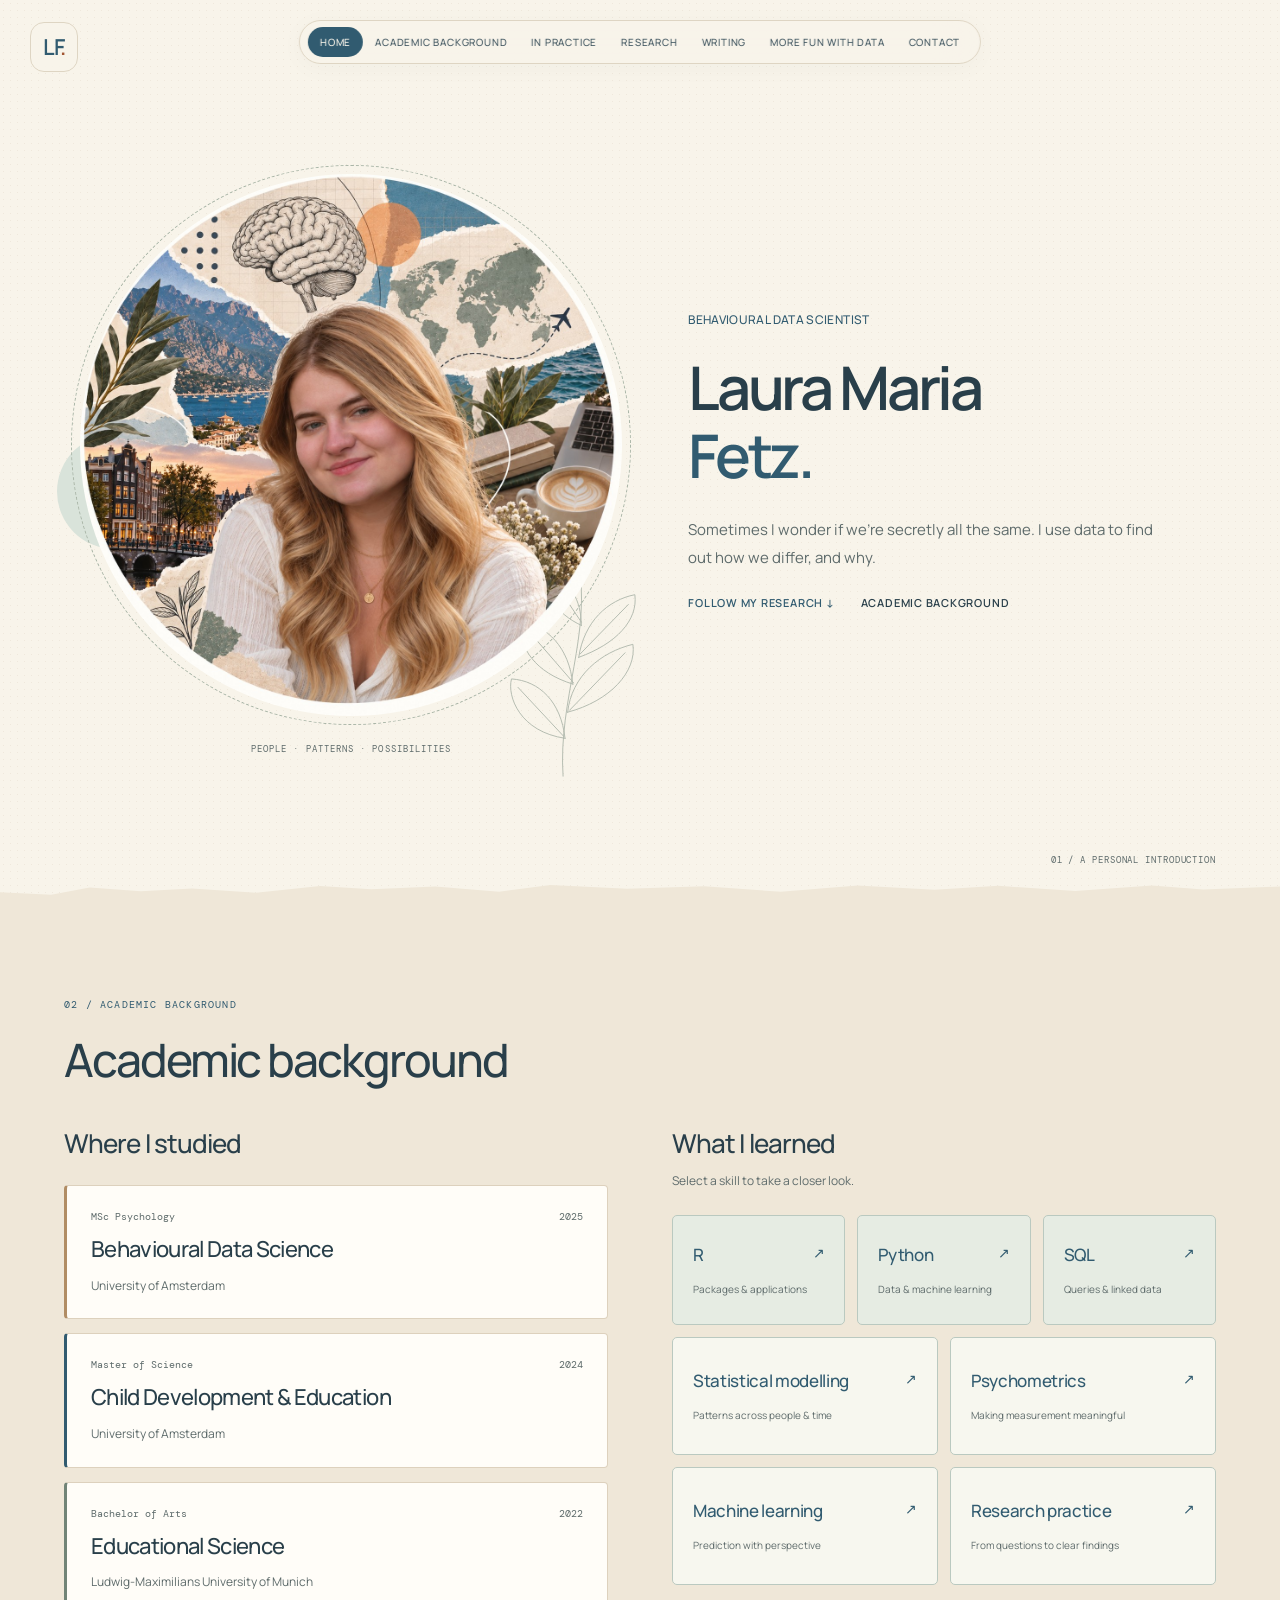
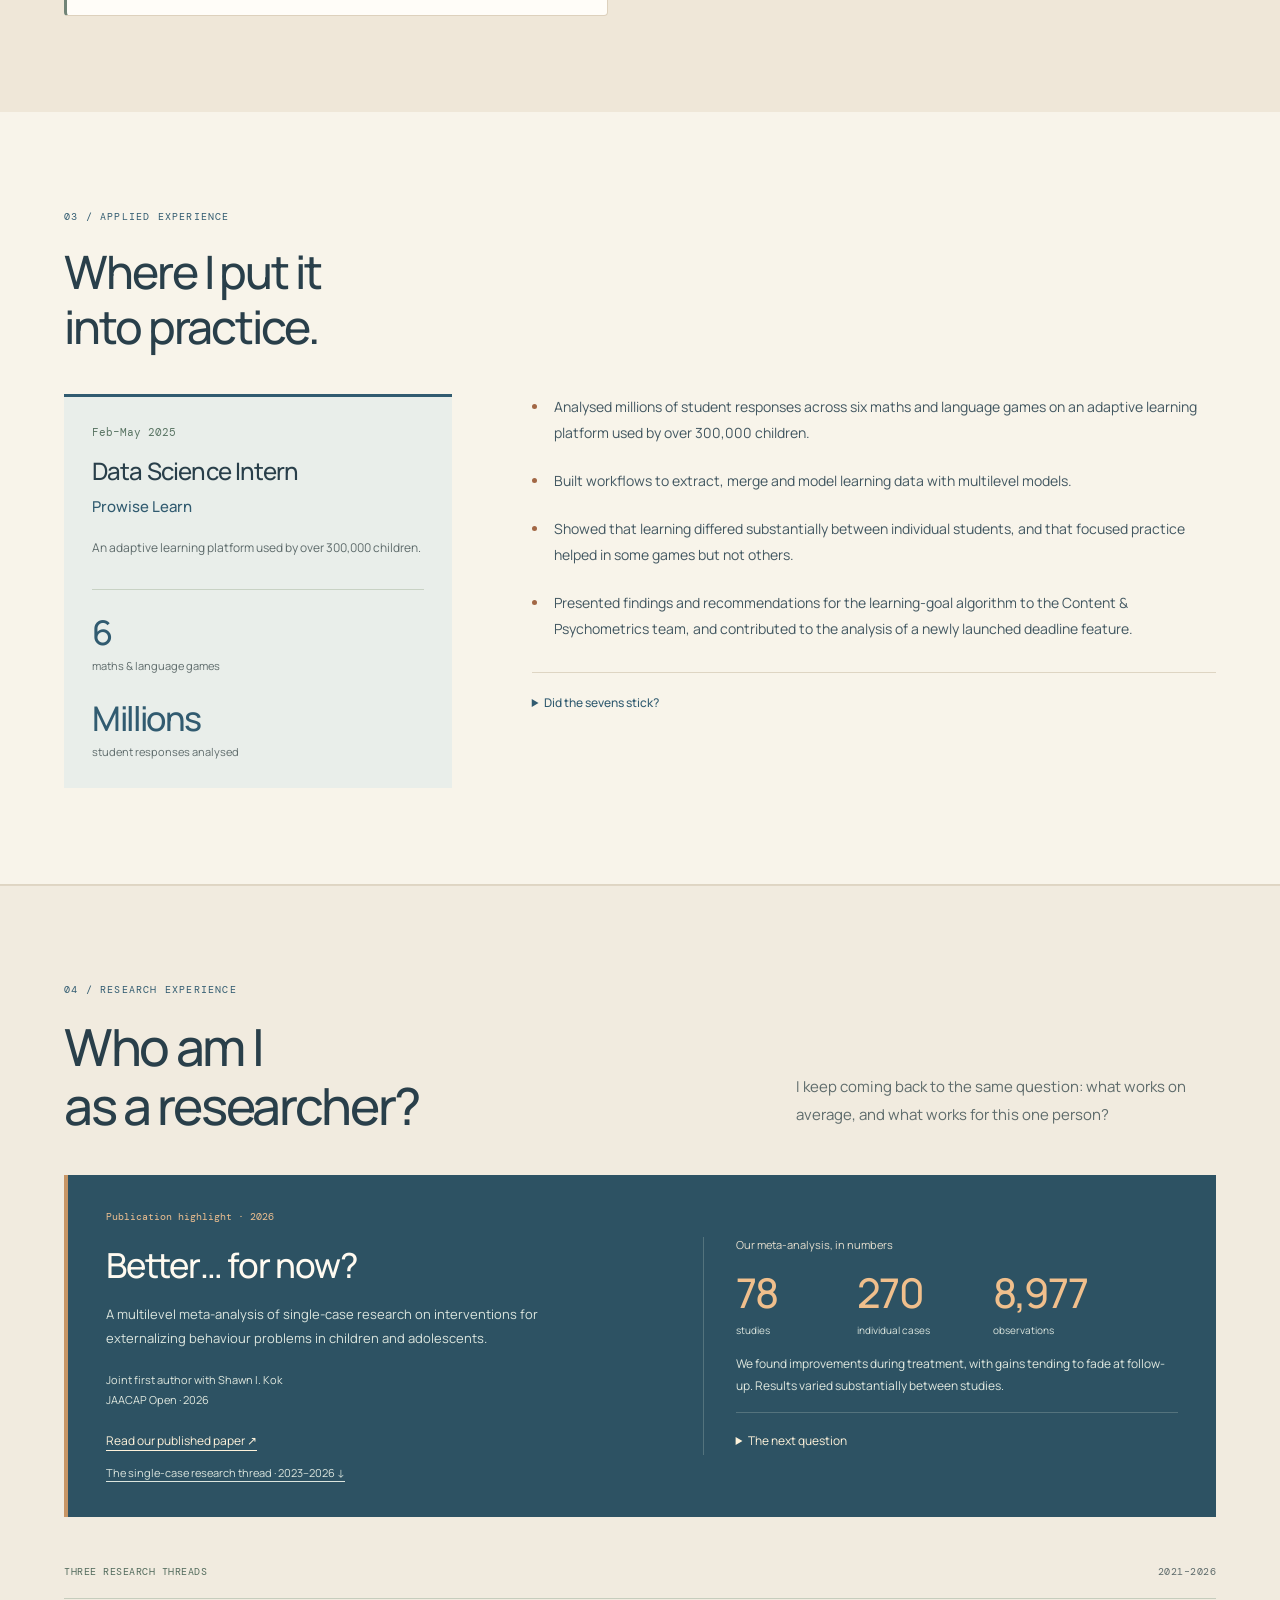
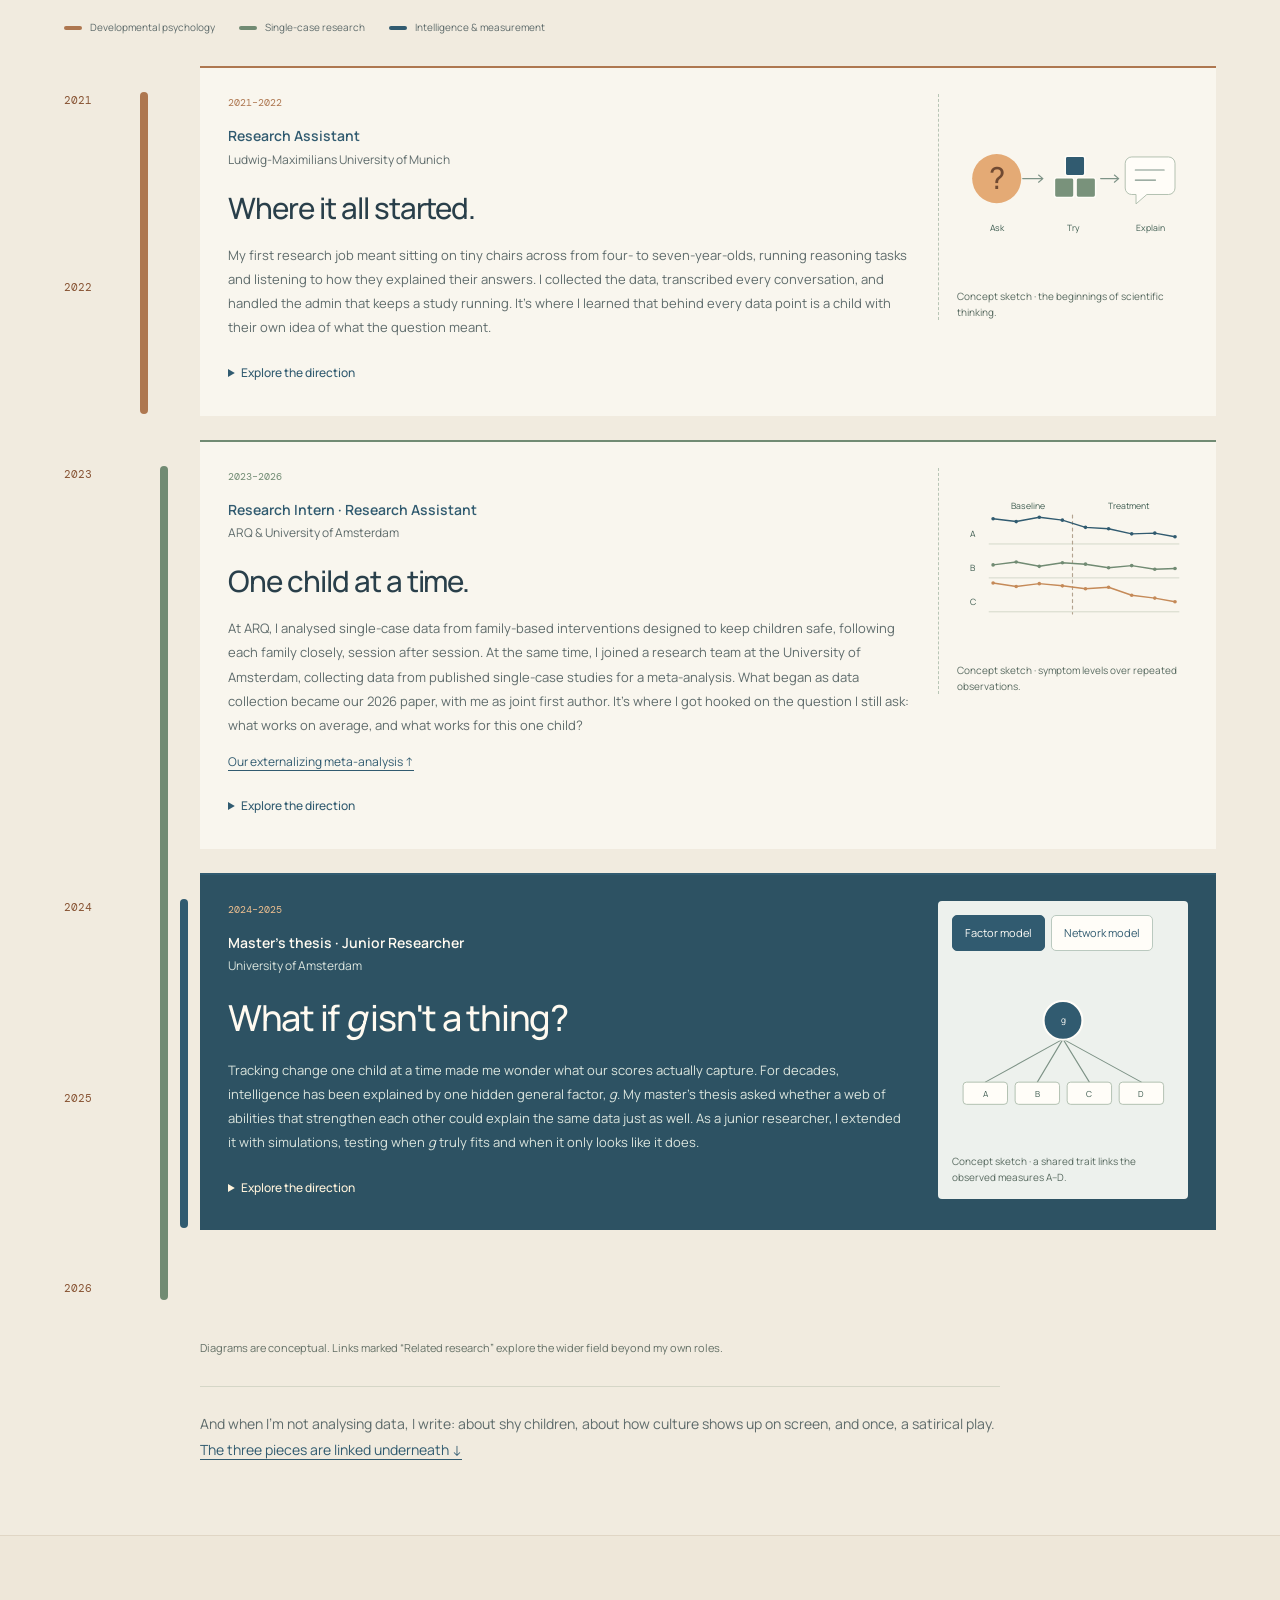
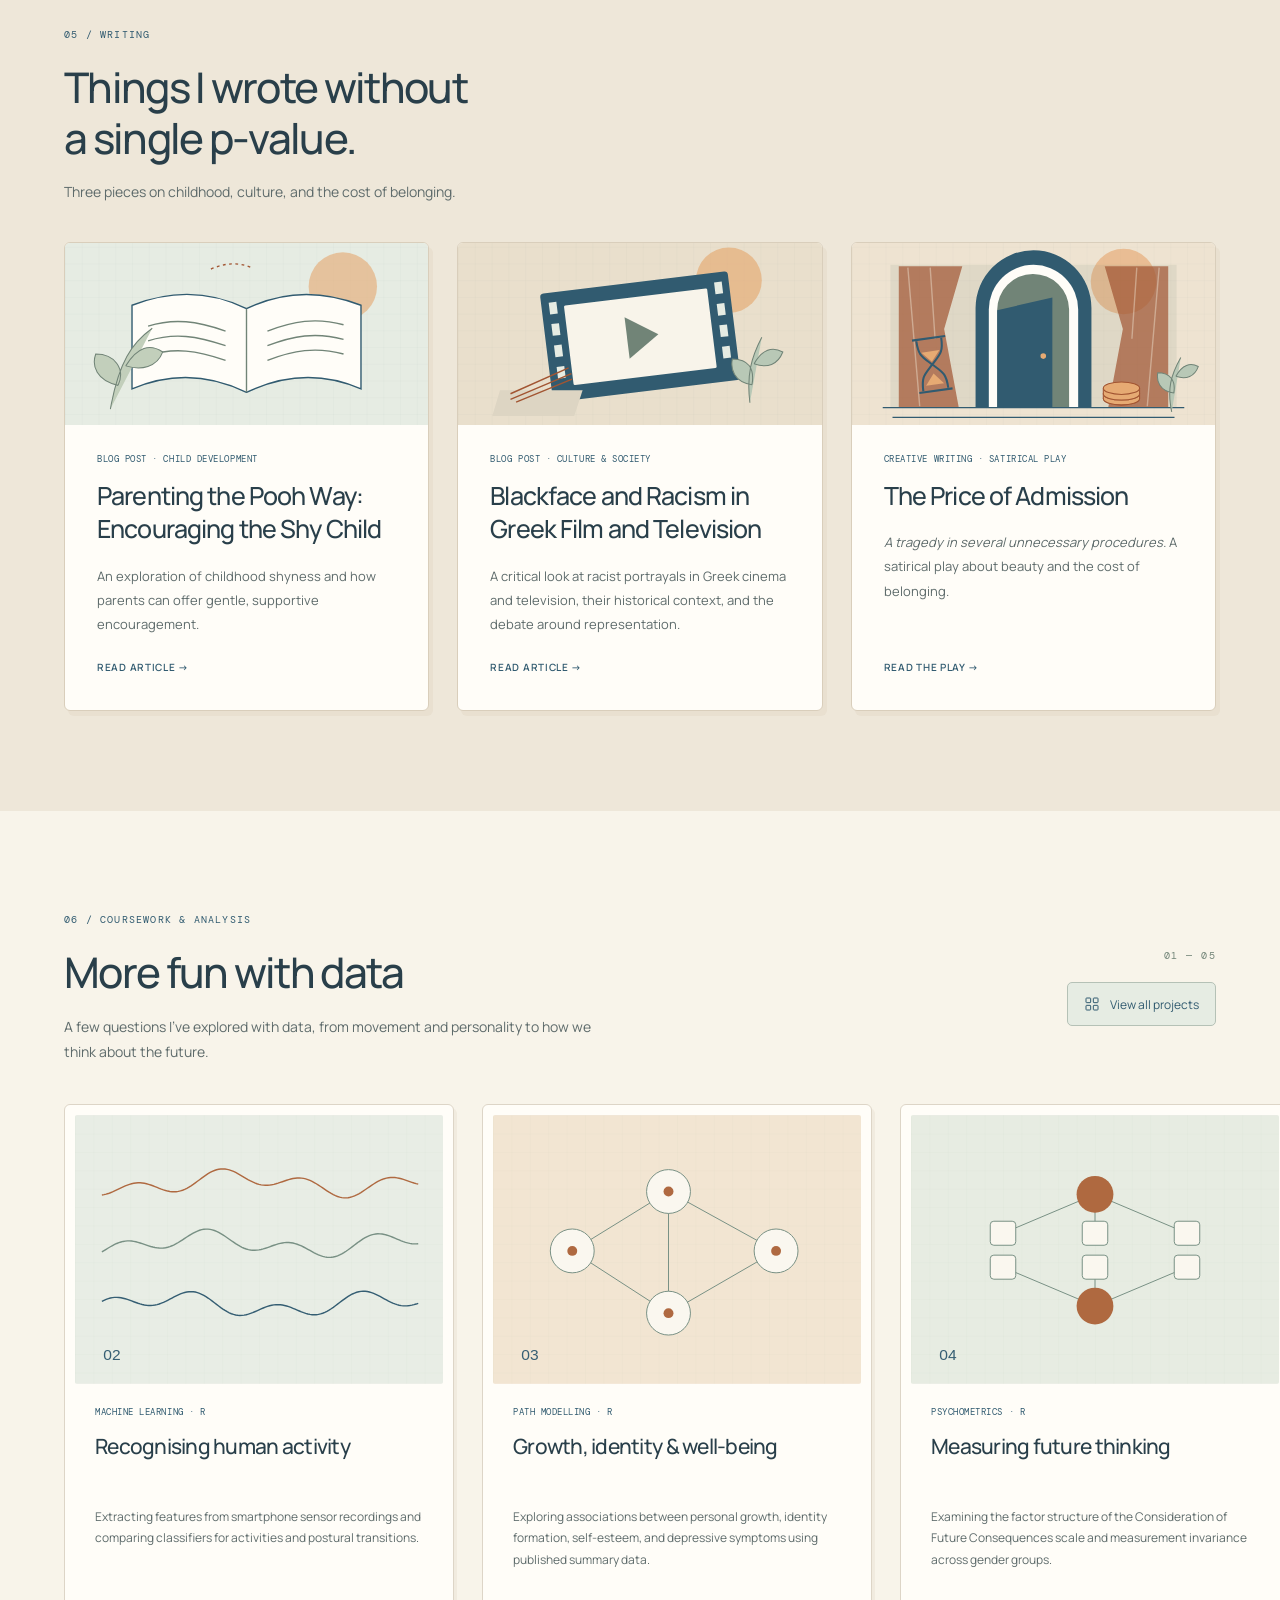
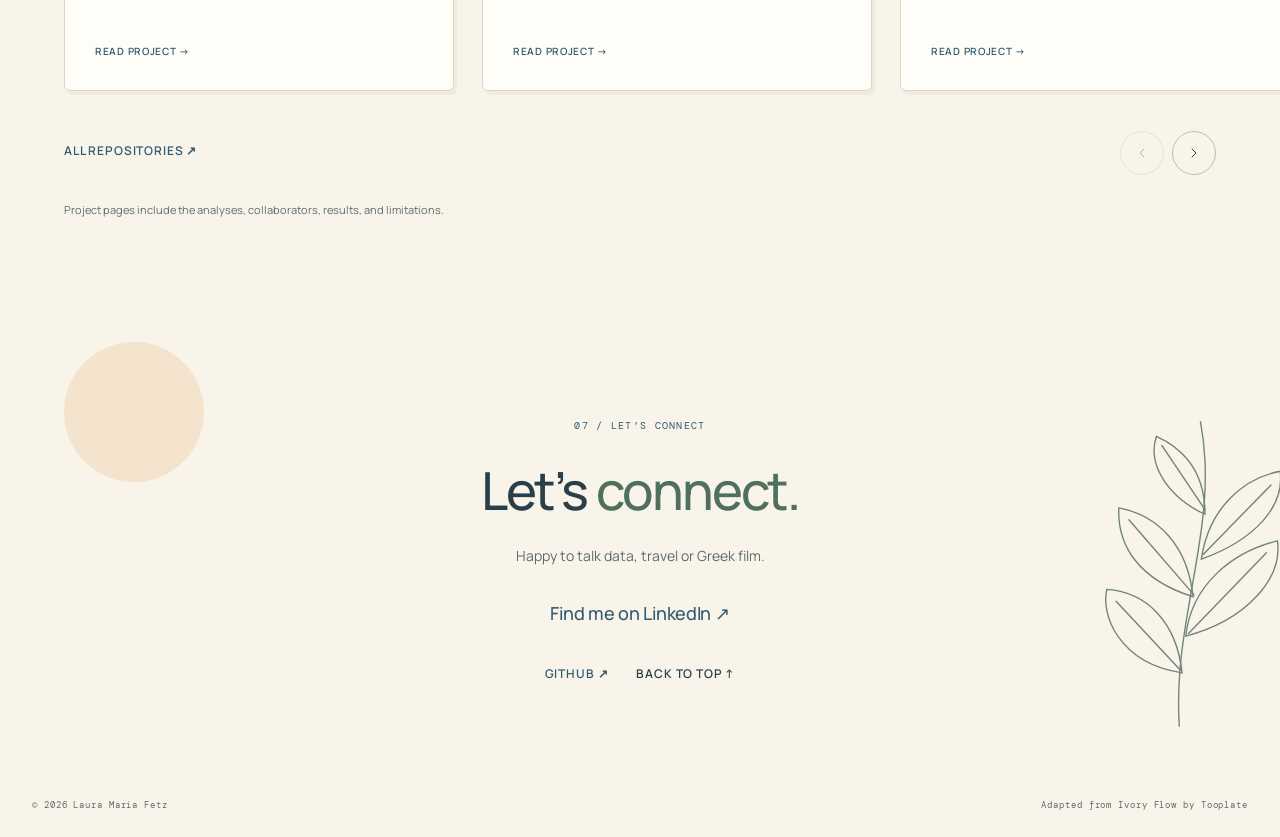
==== commit ce97b27f: "Add 2022 graduation year to BA degree" ====
--- a/index.html
+++ b/index.html
@@ -50,7 +50,7 @@
       <div class="study-column"><h3>Where I studied</h3><div class="degree-stack">
         <article class="degree-card"><p class="degree-level">MSc Psychology <time datetime="2025">2025</time></p><h4>Behavioural Data Science</h4><p>University of Amsterdam</p></article>
         <article class="degree-card"><p class="degree-level">Master of Science <time datetime="2024">2024</time></p><h4>Child Development &amp; Education</h4><p>University of Amsterdam</p></article>
-        <article class="degree-card"><p class="degree-level">Bachelor of Arts</p><h4>Educational Science</h4><p>Ludwig-Maximilians University of Munich</p></article>
+        <article class="degree-card"><p class="degree-level">Bachelor of Arts <time datetime="2022">2022</time></p><h4>Educational Science</h4><p>Ludwig-Maximilians University of Munich</p></article>
       </div></div>
       <div class="skills-column"><h3>What I learned</h3><p class="skills-intro">Select a skill to take a closer look.</p><div class="skill-tiles">
         <button class="toolkit-trigger skill-tile" type="button" data-toolkit="r" data-language="R" aria-haspopup="dialog" aria-controls="toolkit-dialog" aria-label="Explore my R toolkit"><span class="skill-name">R<span aria-hidden="true">↗</span></span><small>Packages & applications</small></button>
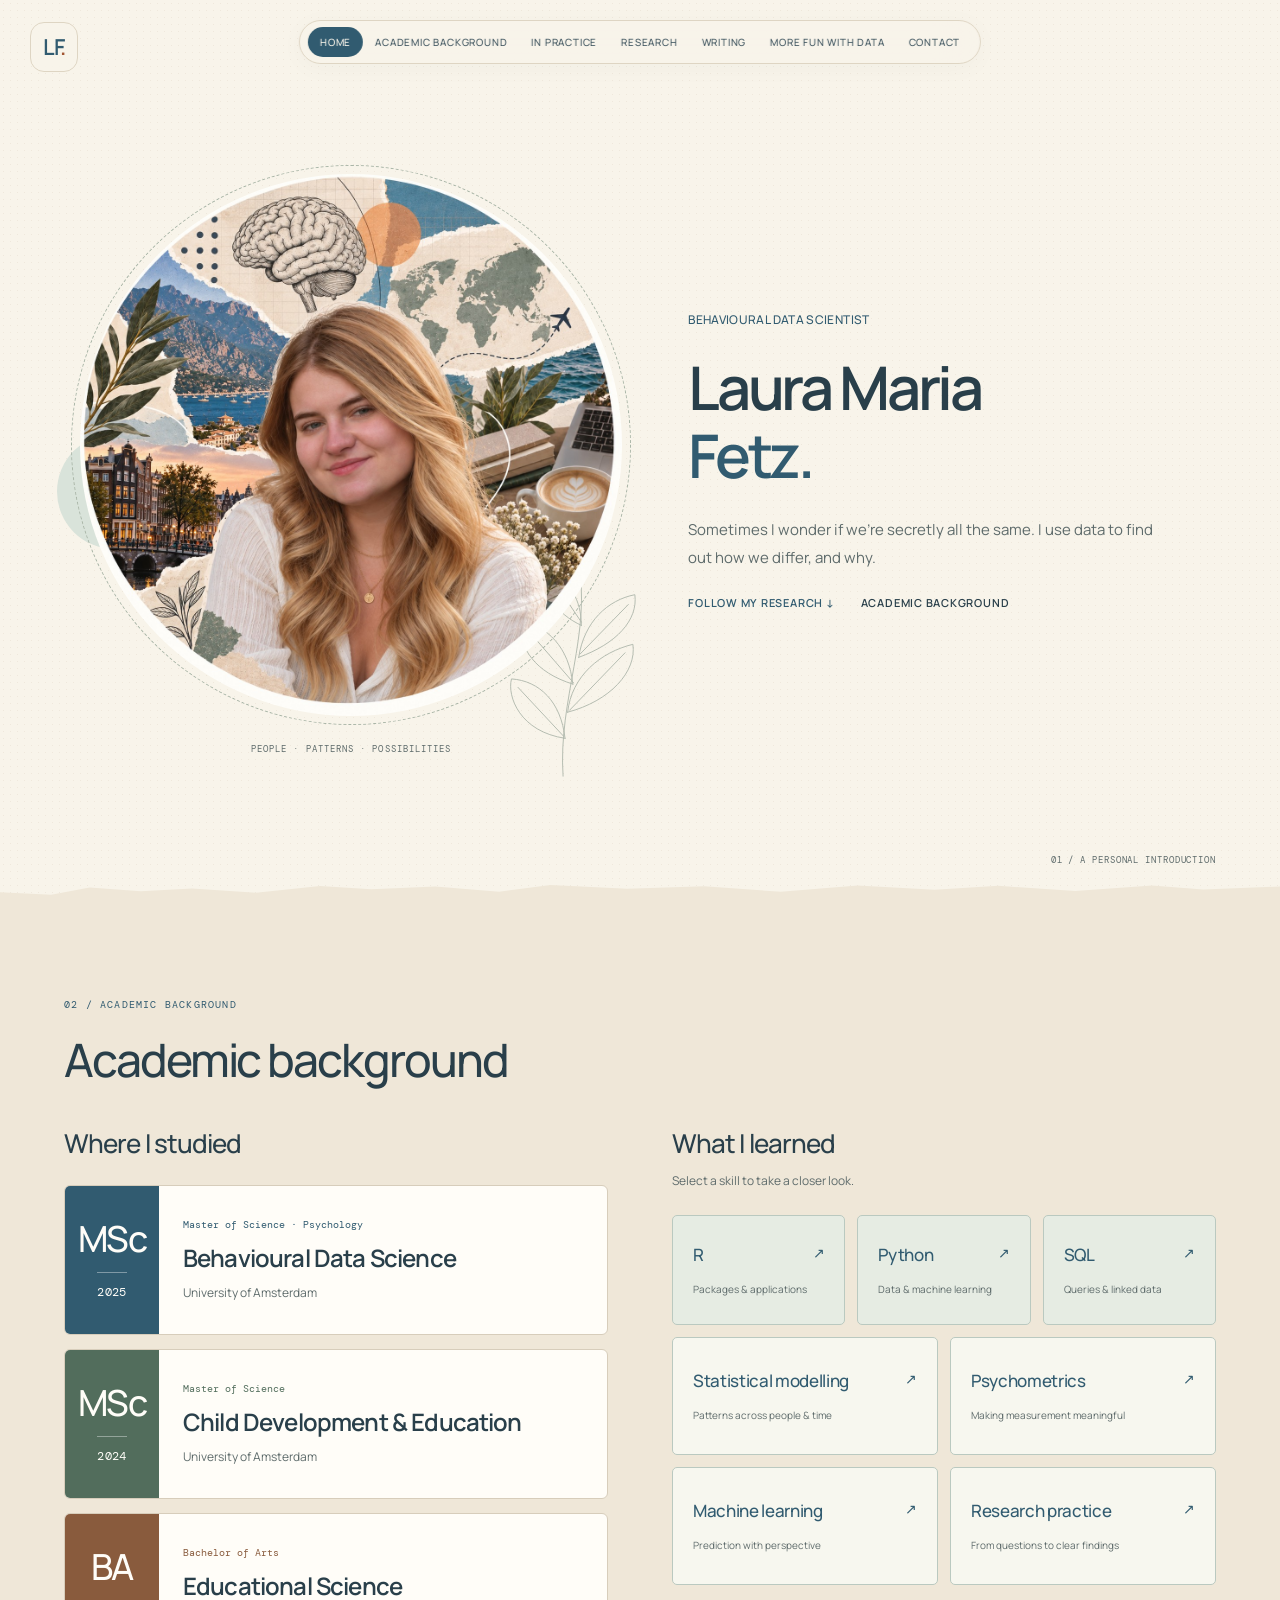
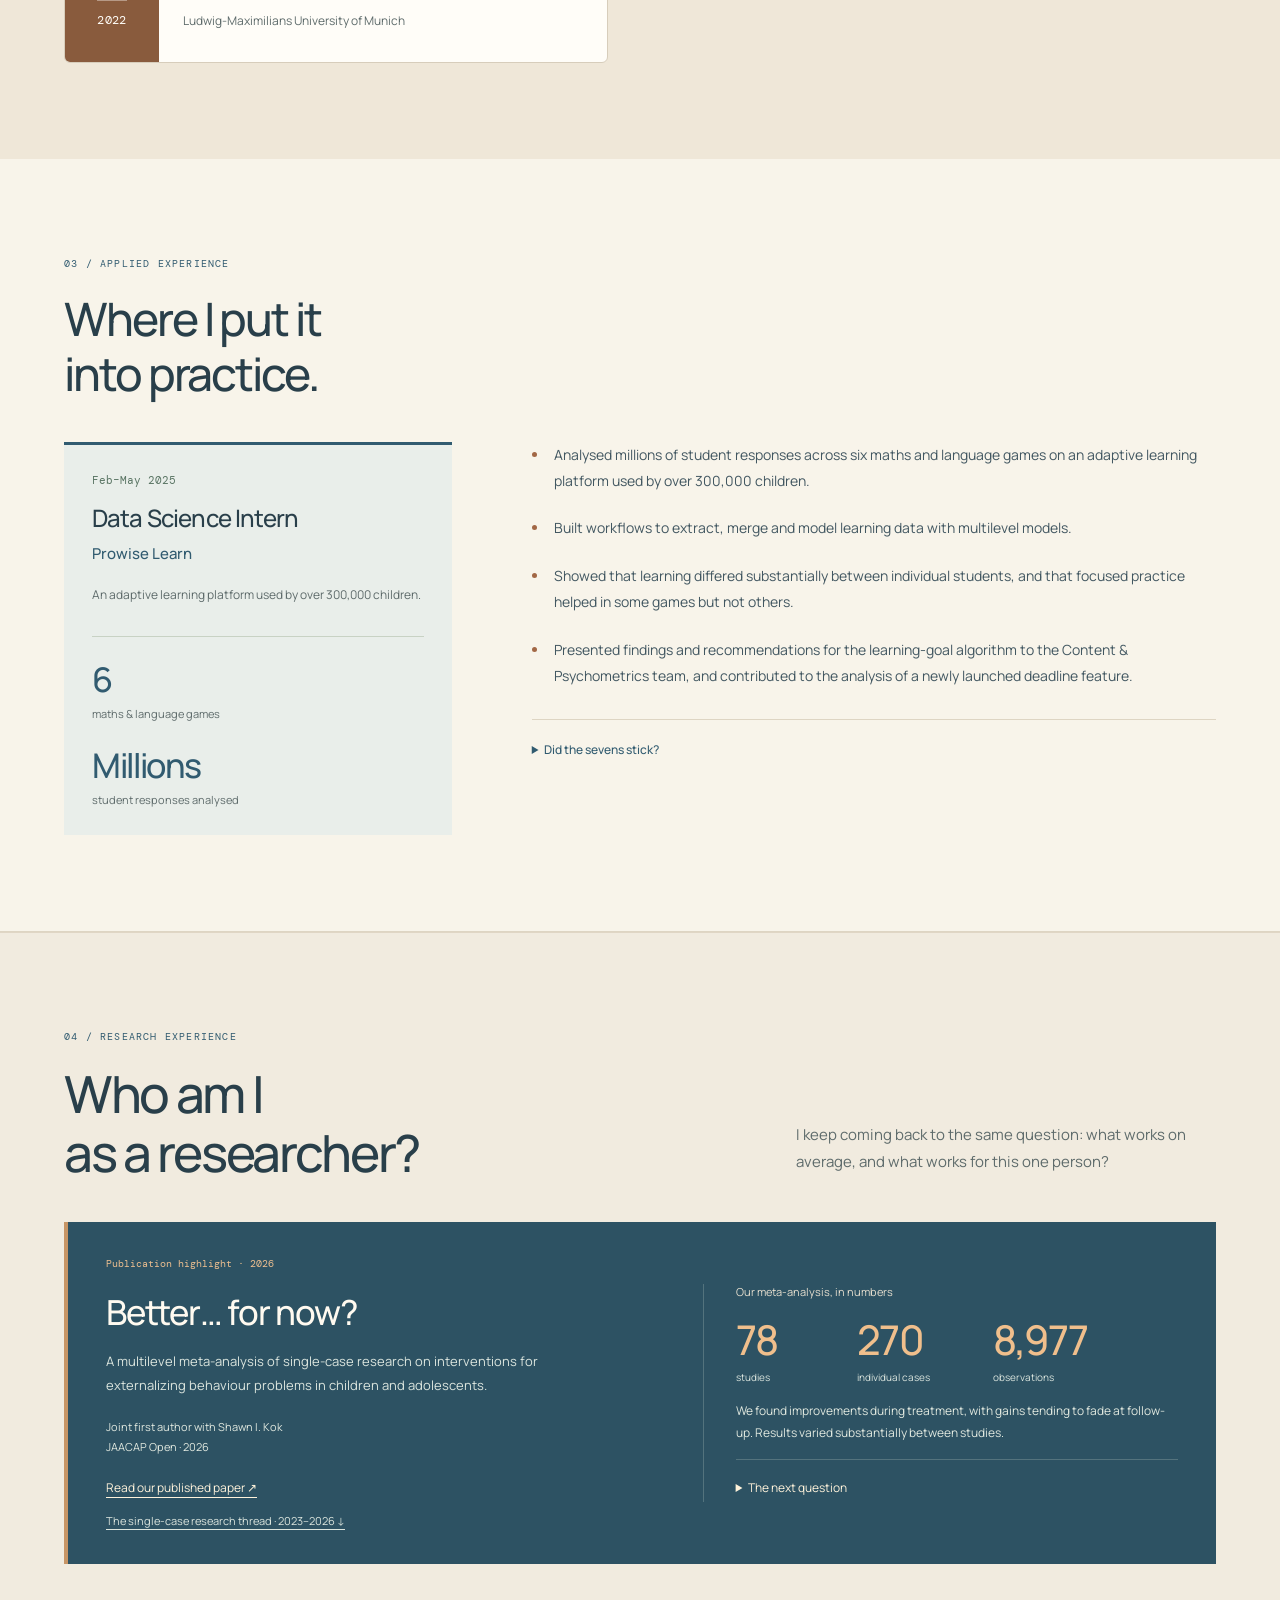
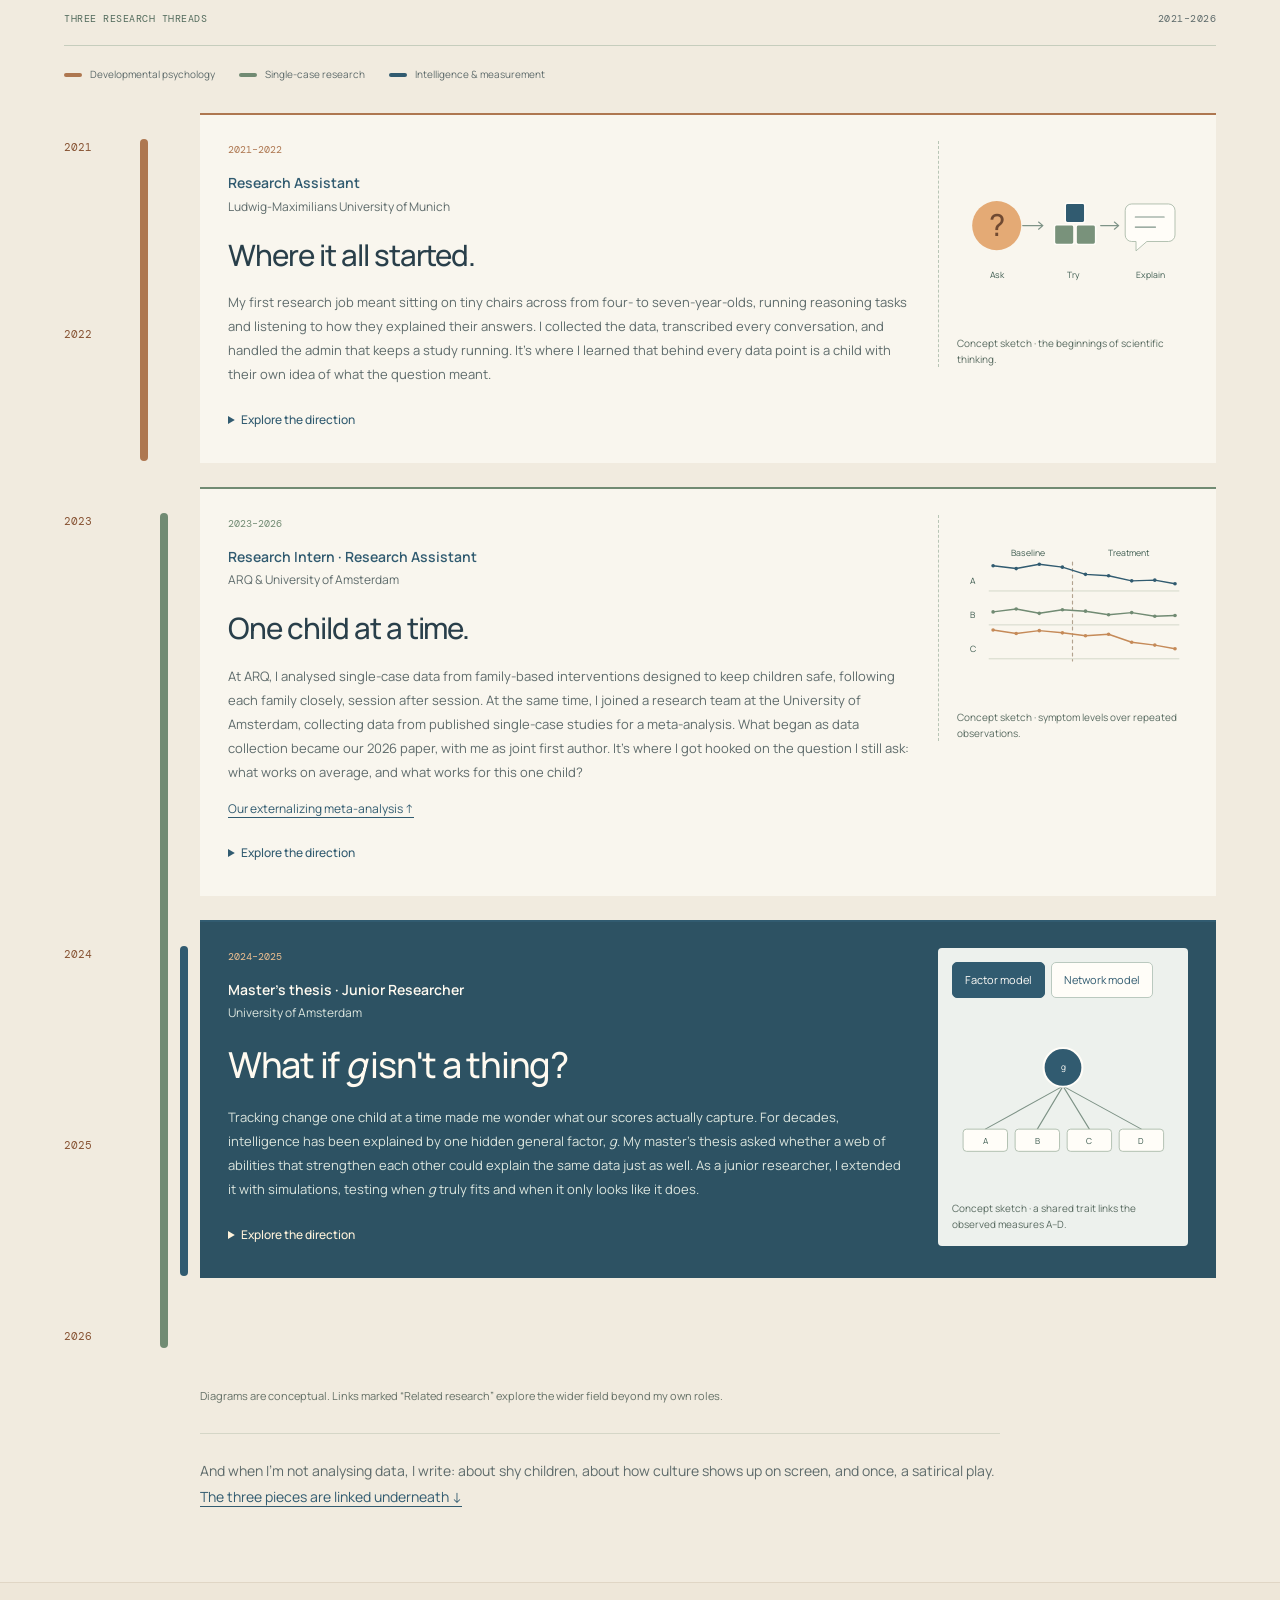
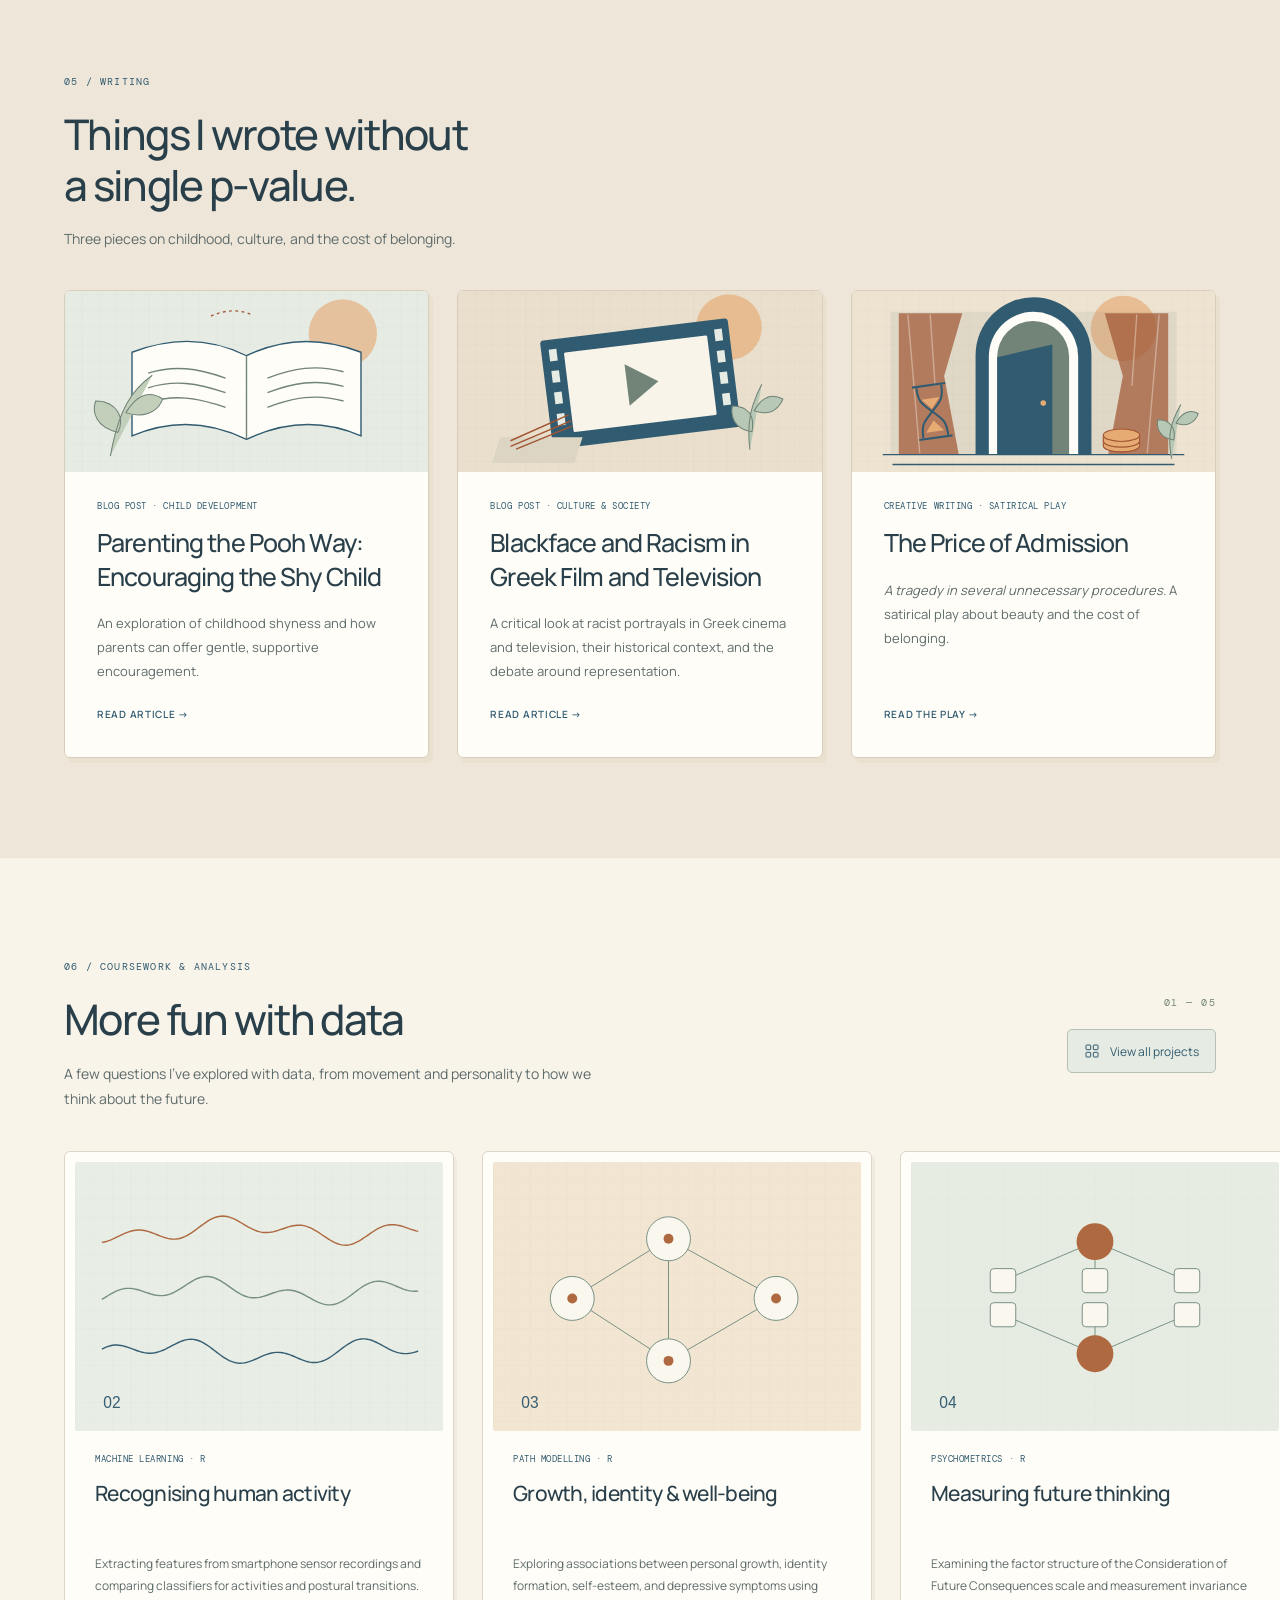
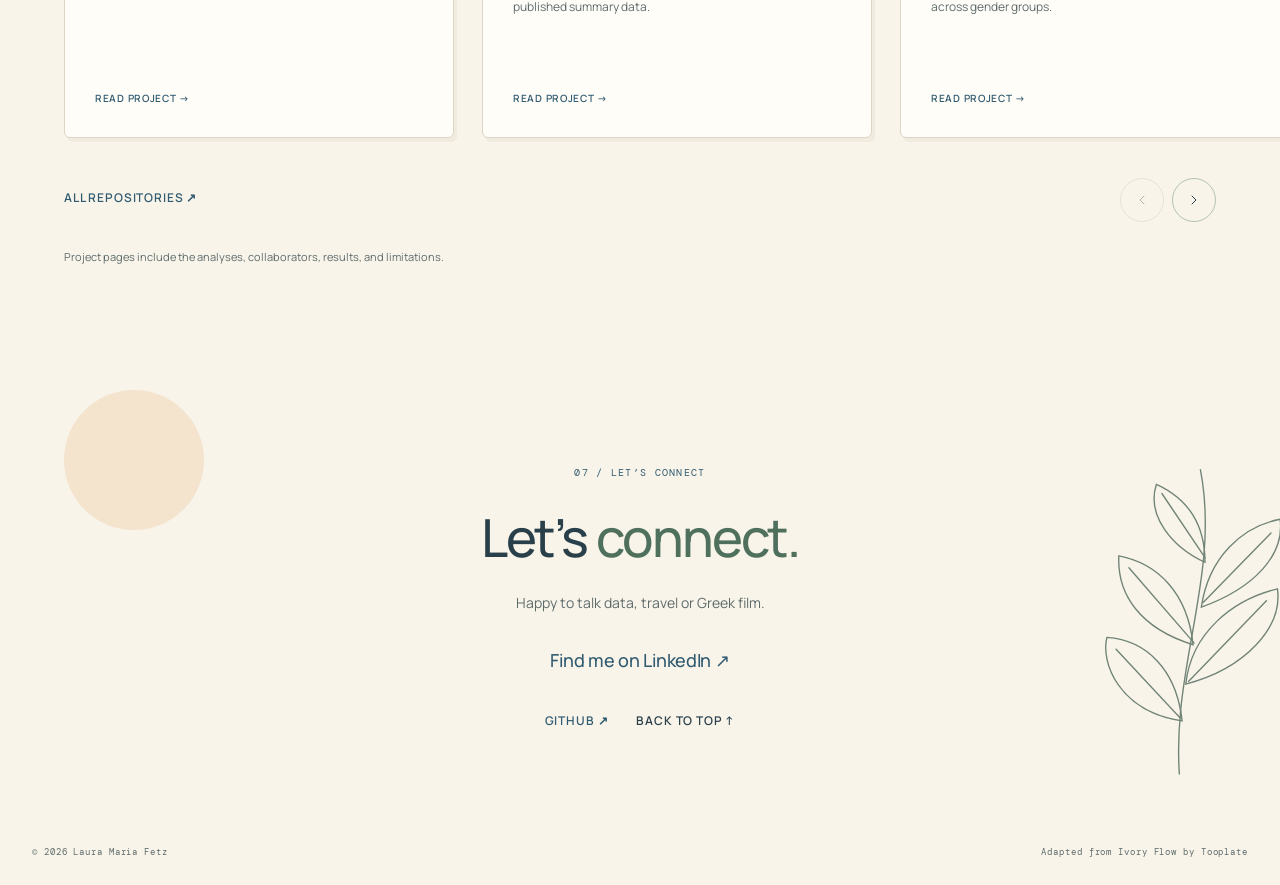
==== commit d7c6f014: "Give academic degrees prominent coloured qualification panels" ====
--- a/index.html
+++ b/index.html
@@ -18,7 +18,7 @@
   <link rel="stylesheet" href="explore.css?v=map-bookshelf">
   <link rel="stylesheet" href="research.css?v=integrated-sced">
   <link rel="stylesheet" href="writing.css?v=admission">
-  <link rel="stylesheet" href="rework.css?v=seven-chapters">
+  <link rel="stylesheet" href="rework.css?v=degree-panels">
   <!-- Adapted from Tooplate 2166 Ivory Flow: https://www.tooplate.com/view/2166-ivory-flow -->
 </head>
 <body class="home-page">
@@ -48,9 +48,9 @@
     <header class="chapter-heading"><p class="section-eyebrow">02 / Academic background</p><h2 id="academic-title">Academic background</h2></header>
     <div class="academic-columns">
       <div class="study-column"><h3>Where I studied</h3><div class="degree-stack">
-        <article class="degree-card"><p class="degree-level">MSc Psychology <time datetime="2025">2025</time></p><h4>Behavioural Data Science</h4><p>University of Amsterdam</p></article>
-        <article class="degree-card"><p class="degree-level">Master of Science <time datetime="2024">2024</time></p><h4>Child Development &amp; Education</h4><p>University of Amsterdam</p></article>
-        <article class="degree-card"><p class="degree-level">Bachelor of Arts <time datetime="2022">2022</time></p><h4>Educational Science</h4><p>Ludwig-Maximilians University of Munich</p></article>
+        <article class="degree-card"><div class="degree-mark"><span aria-hidden="true">MSc</span><time datetime="2025">2025</time></div><div class="degree-copy"><p class="degree-level">Master of Science · Psychology</p><h4>Behavioural Data Science</h4><p class="degree-university">University of Amsterdam</p></div></article>
+        <article class="degree-card"><div class="degree-mark"><span aria-hidden="true">MSc</span><time datetime="2024">2024</time></div><div class="degree-copy"><p class="degree-level">Master of Science</p><h4>Child Development &amp; Education</h4><p class="degree-university">University of Amsterdam</p></div></article>
+        <article class="degree-card"><div class="degree-mark"><span aria-hidden="true">BA</span><time datetime="2022">2022</time></div><div class="degree-copy"><p class="degree-level">Bachelor of Arts</p><h4>Educational Science</h4><p class="degree-university">Ludwig-Maximilians University of Munich</p></div></article>
       </div></div>
       <div class="skills-column"><h3>What I learned</h3><p class="skills-intro">Select a skill to take a closer look.</p><div class="skill-tiles">
         <button class="toolkit-trigger skill-tile" type="button" data-toolkit="r" data-language="R" aria-haspopup="dialog" aria-controls="toolkit-dialog" aria-label="Explore my R toolkit"><span class="skill-name">R<span aria-hidden="true">↗</span></span><small>Packages & applications</small></button>
--- a/rework.css
+++ b/rework.css
@@ -6,12 +6,16 @@
 .academic-columns { display: grid; grid-template-columns: 1fr 1fr; gap: 64px; align-items: start; }
 .academic-columns h3 { margin: 0 0 24px; font: 500 26px/1.3 'Manrope',sans-serif; }
 .degree-stack { display: grid; gap: 14px; }
-.degree-card { padding: 22px 24px; background: var(--white); border: 1px solid #ddd1bd; border-left: 3px solid #b18d64; border-radius: 4px; }
-.degree-card:nth-child(2) { border-left-color: var(--sea); }
-.degree-card:nth-child(3) { border-left-color: var(--sage); }
-.degree-level { display: flex; justify-content: space-between; gap: 20px; color: var(--ink-muted); font: 10px/1.7 'DM Mono',monospace; }
-.degree-card h4 { margin: 10px 0; font: 500 22px/1.35 'Manrope',sans-serif; letter-spacing: -.03em; }
-.degree-card > p:last-child { color: var(--ink-muted); font-size: 12px; line-height: 1.8; }
+.degree-card { --degree-accent: #315b70; display: grid; grid-template-columns: 94px minmax(0,1fr); min-height: 150px; overflow: hidden; background: var(--white); border: 1px solid #d7cdbb; border-radius: 6px; }
+.degree-card:nth-child(2) { --degree-accent: #526d5c; }
+.degree-card:nth-child(3) { --degree-accent: #895b3d; }
+.degree-mark { display: flex; flex-direction: column; align-items: center; justify-content: center; gap: 15px; padding: 22px 10px; color: #fffdf8; background: var(--degree-accent); }
+.degree-mark > span { font: 500 36px/1 'Manrope',sans-serif; letter-spacing: -.055em; }
+.degree-mark time { padding-top: 12px; border-top: 1px solid #ffffff60; font: 12px/1.2 'DM Mono',monospace; letter-spacing: .04em; }
+.degree-copy { align-self: center; min-width: 0; padding: 22px 24px; }
+.degree-level { color: var(--degree-accent); font: 10px/1.7 'DM Mono',monospace; }
+.degree-card h4 { margin: 9px 0 10px; color: var(--ink); font: 600 24px/1.3 'Manrope',sans-serif; letter-spacing: -.035em; }
+.degree-university { color: var(--ink-muted); font-size: 12px; line-height: 1.7; }
 .skills-column h3 { margin-bottom: 10px; }
 .skills-intro { margin-bottom: 24px; color: var(--ink-muted); font-size: 12px; line-height: 1.7; }
 .skill-tiles { display: grid; grid-template-columns: repeat(6,minmax(0,1fr)); gap: 12px; }
@@ -87,9 +91,12 @@
 @media (max-width: 900px) {
   .academic-columns { grid-template-columns: minmax(0,1fr); gap: 46px; }
   .degree-stack { grid-template-columns: repeat(3,minmax(0,1fr)); align-items: stretch; }
-  .degree-card { padding: 18px; }
-  .degree-level { flex-direction: column; gap: 6px; }
-  .degree-card h4 { font-size: 20px; }
+  .degree-card { grid-template-columns: minmax(0,1fr); grid-template-rows: auto 1fr; min-height: 0; }
+  .degree-mark { flex-direction: row; justify-content: space-between; gap: 12px; padding: 18px 20px; }
+  .degree-mark > span { font-size: 30px; }
+  .degree-mark time { padding: 0; border: 0; }
+  .degree-copy { align-self: start; padding: 20px; }
+  .degree-card h4 { font-size: 22px; }
   .practice-layout { grid-template-columns: .85fr 1.3fr; gap: 30px; }
   .research-thread { grid-template-columns: minmax(0,1fr); }
   .research-thread .research-art { padding-left: 0; }
@@ -105,7 +112,12 @@
 }
 @media (max-width: 640px) {
   .degree-stack { grid-template-columns: minmax(0,1fr); }
-  .degree-level { flex-direction: row; }
+  .degree-card { grid-template-columns: 82px minmax(0,1fr); grid-template-rows: auto; }
+  .degree-mark { flex-direction: column; justify-content: center; gap: 14px; padding: 20px 10px; }
+  .degree-mark > span { font-size: 32px; }
+  .degree-mark time { padding-top: 12px; border-top: 1px solid #ffffff60; }
+  .degree-copy { align-self: center; }
+  .degree-card h4 { font-size: 21px; }
   .skill-tiles { gap: 10px; }
   .skill-tile { min-height: 120px; padding: 16px 14px; }
   .skill-tile:nth-child(-n+3) { padding: 16px 10px; }
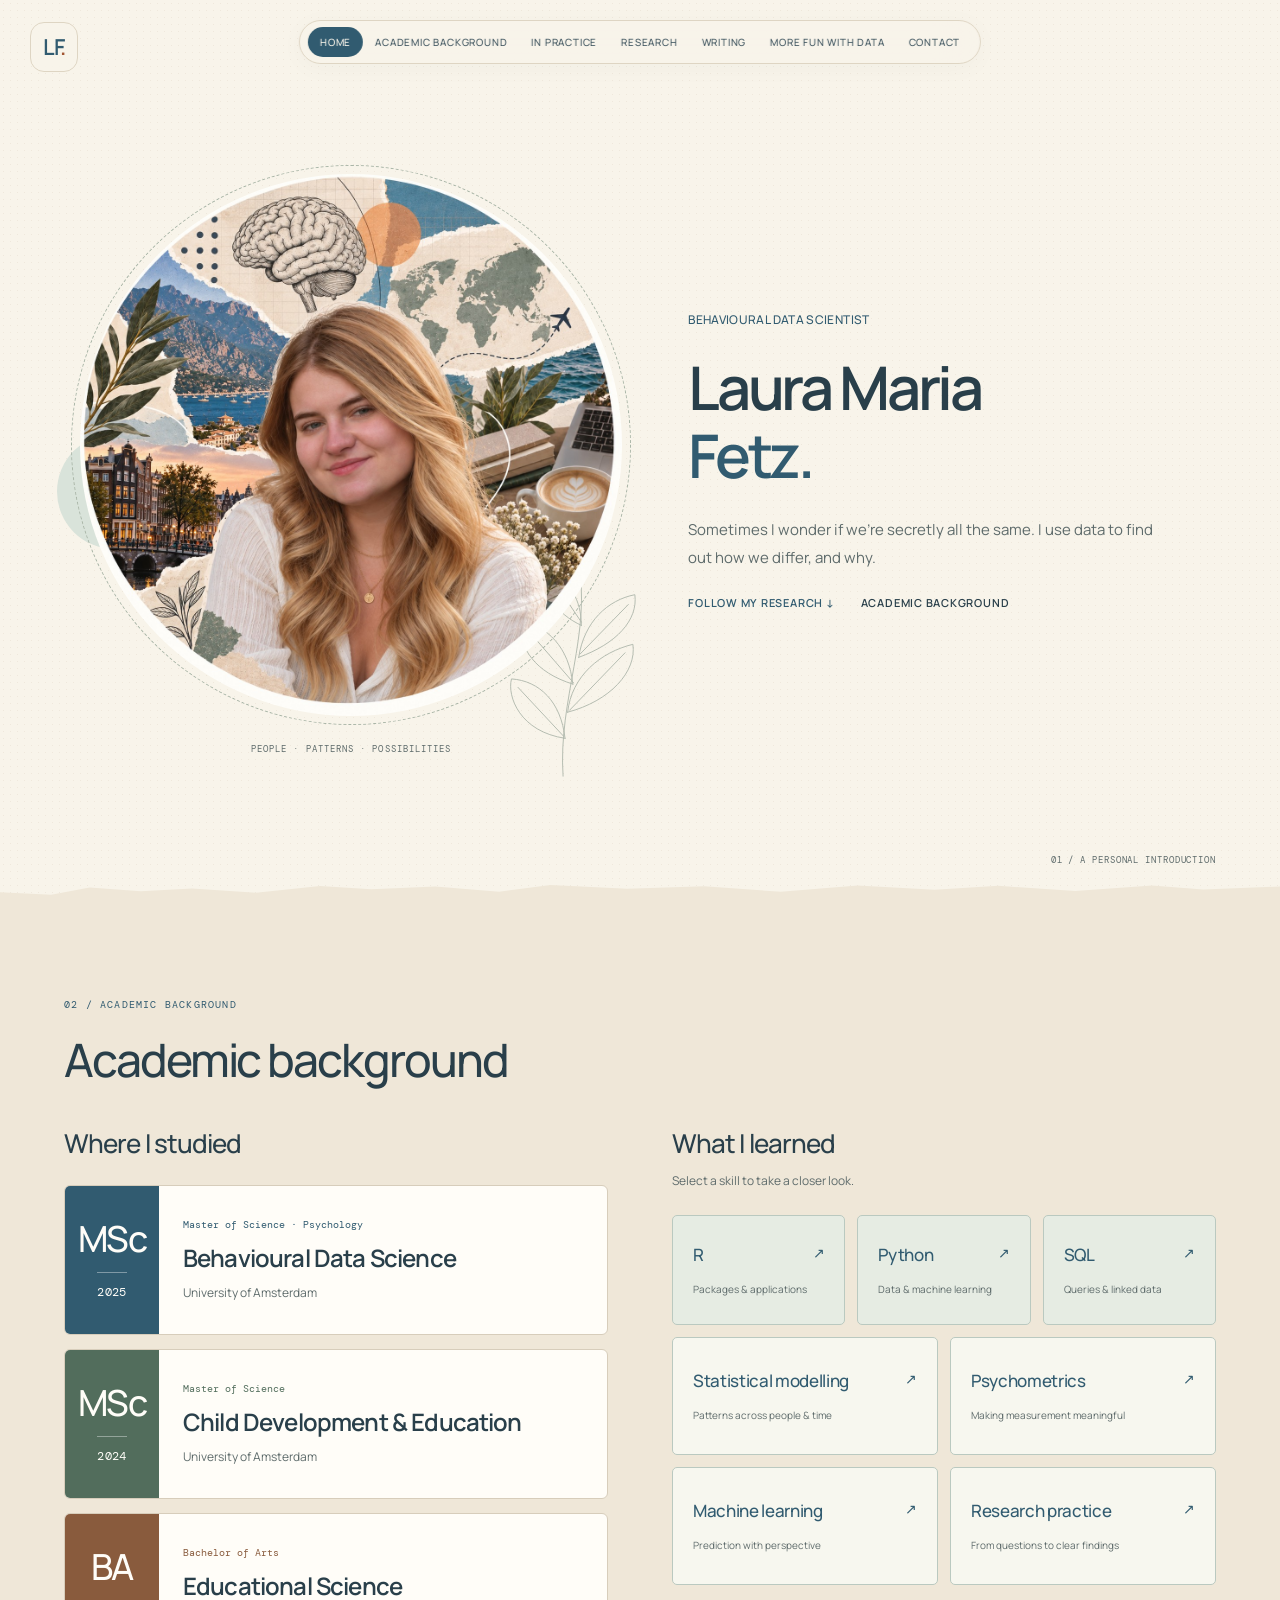
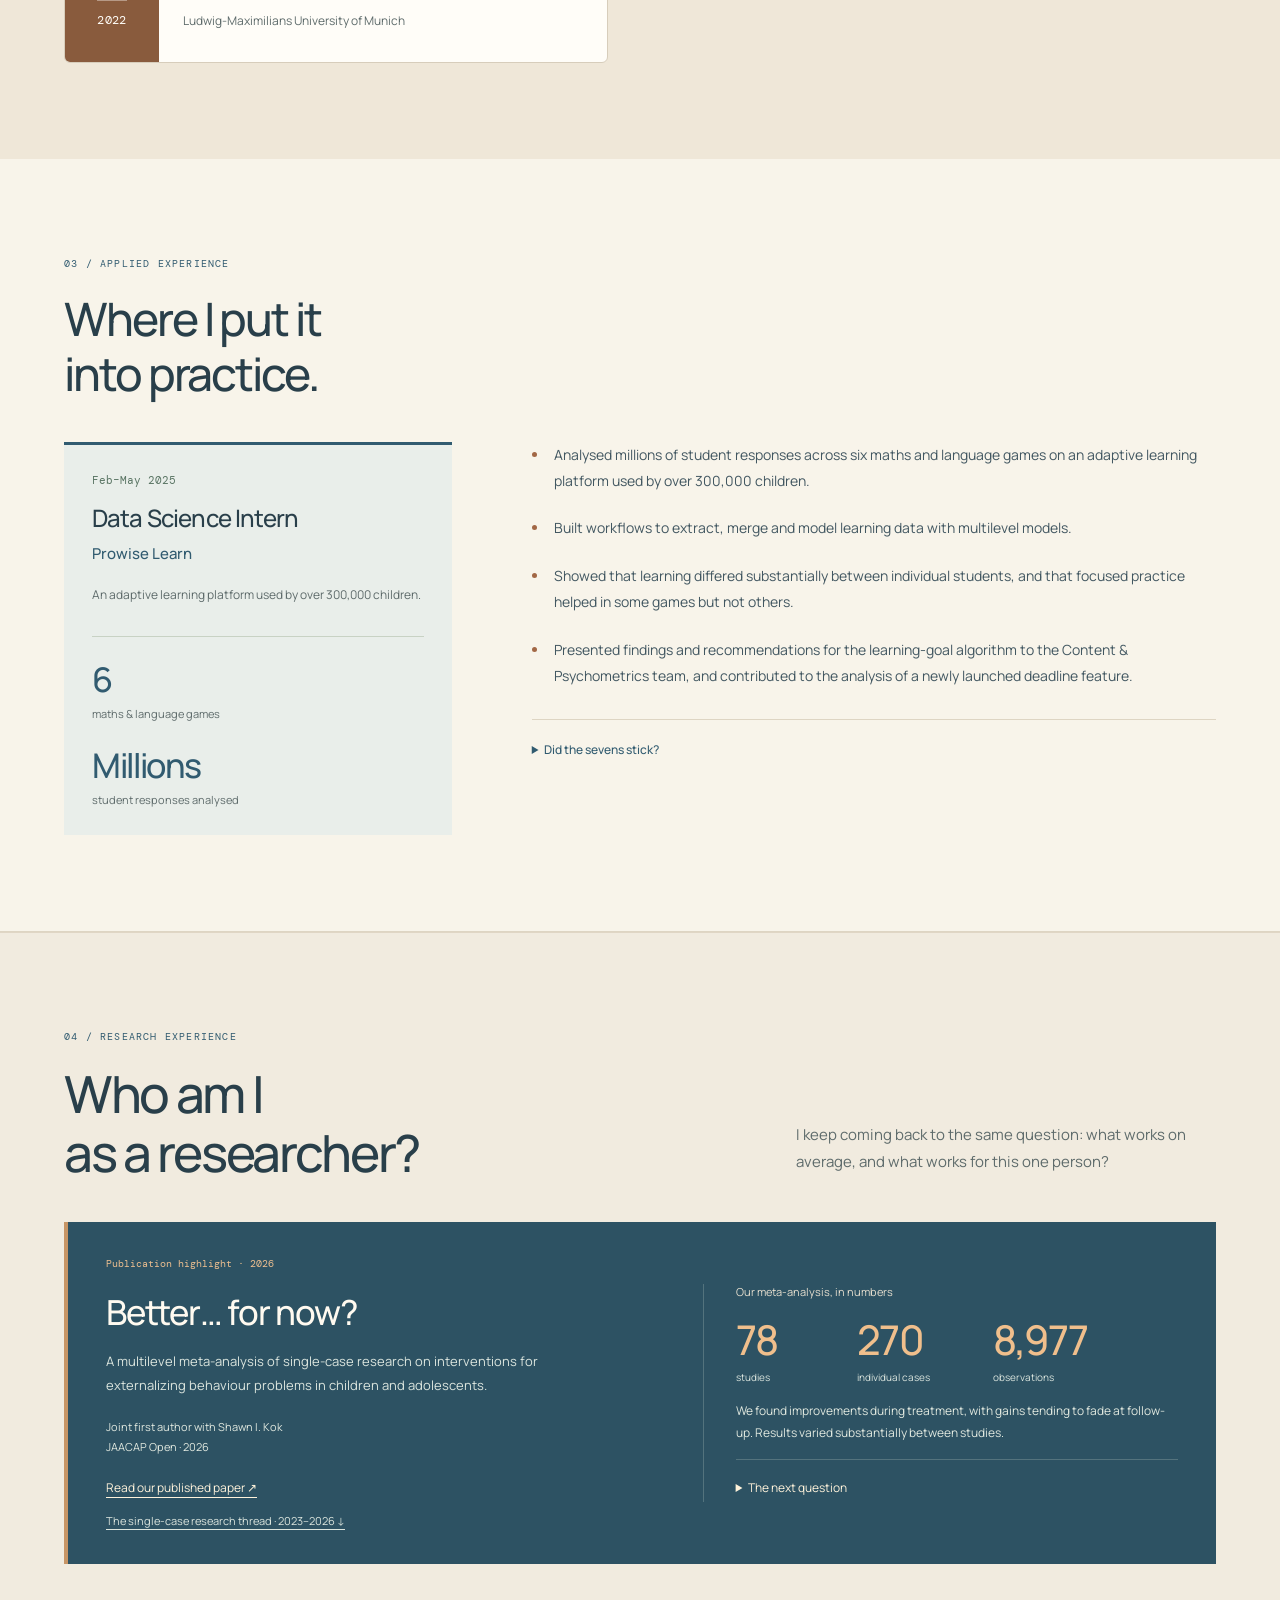
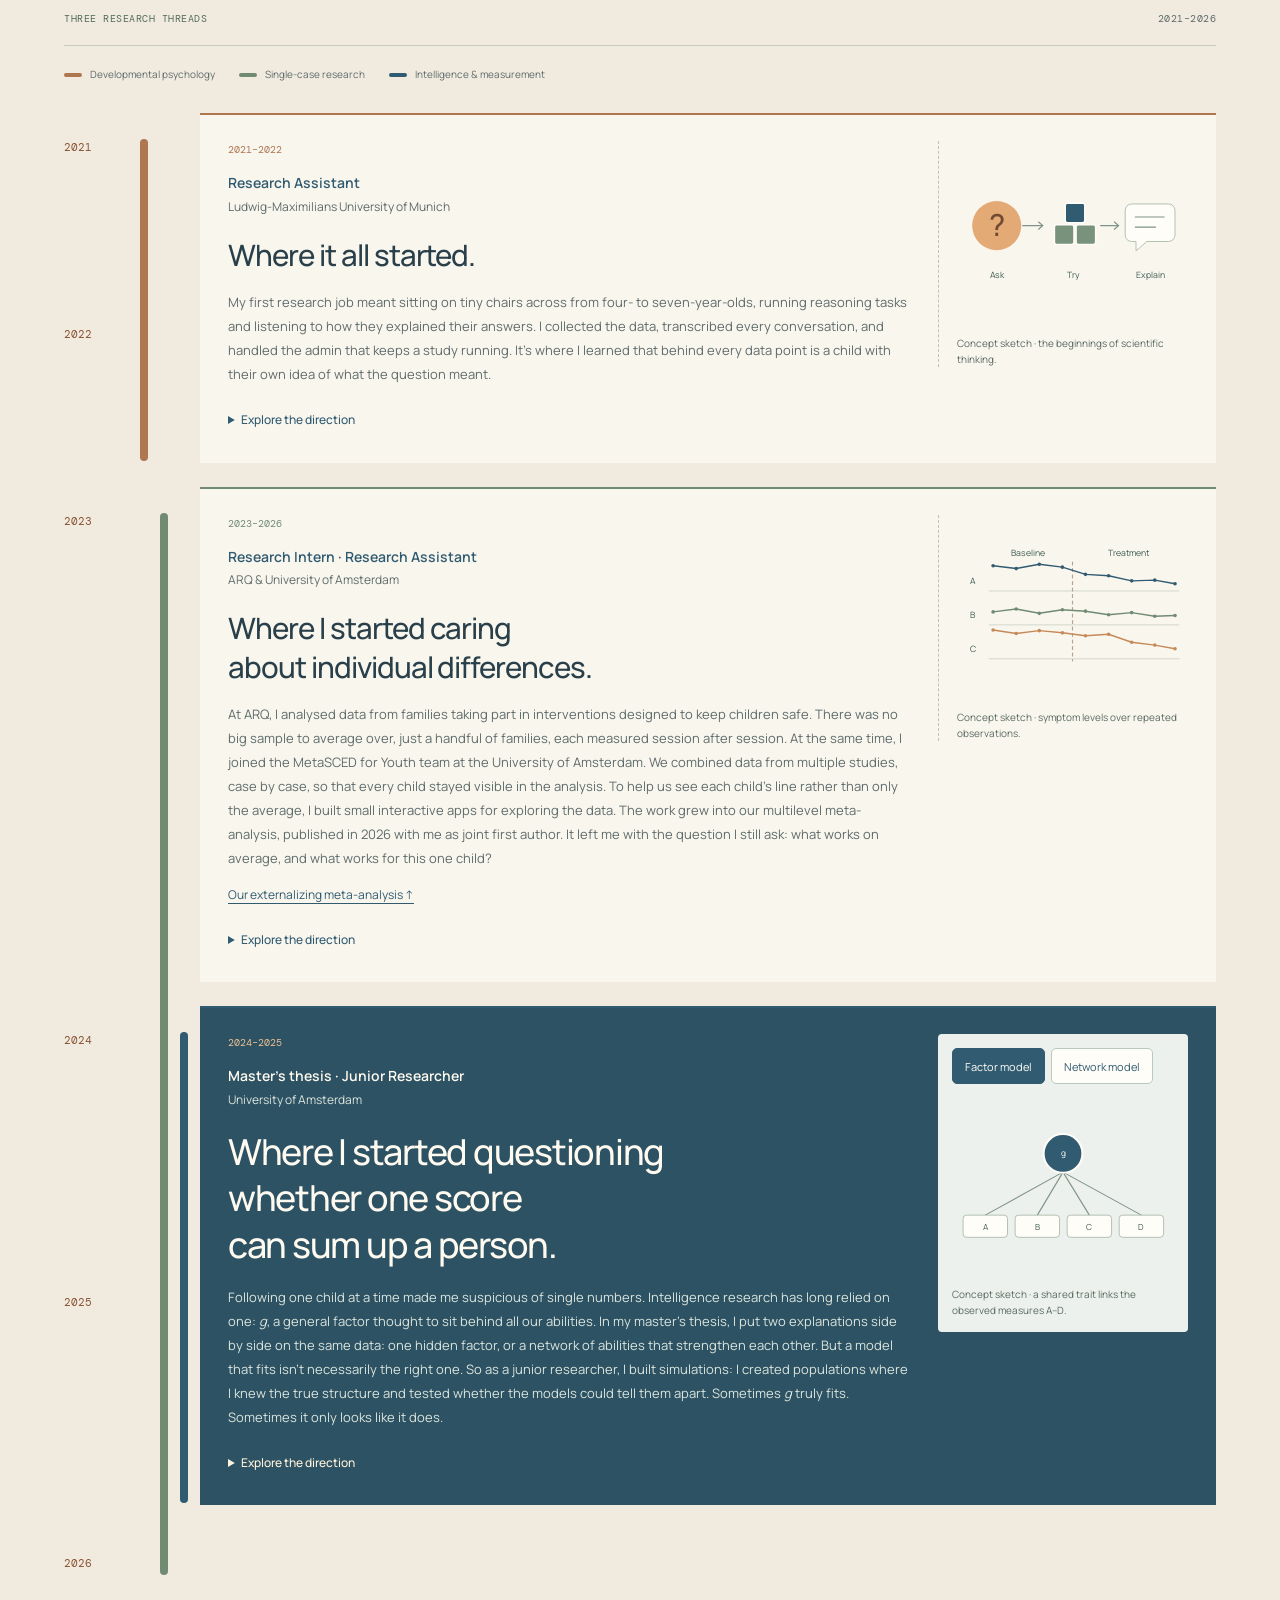
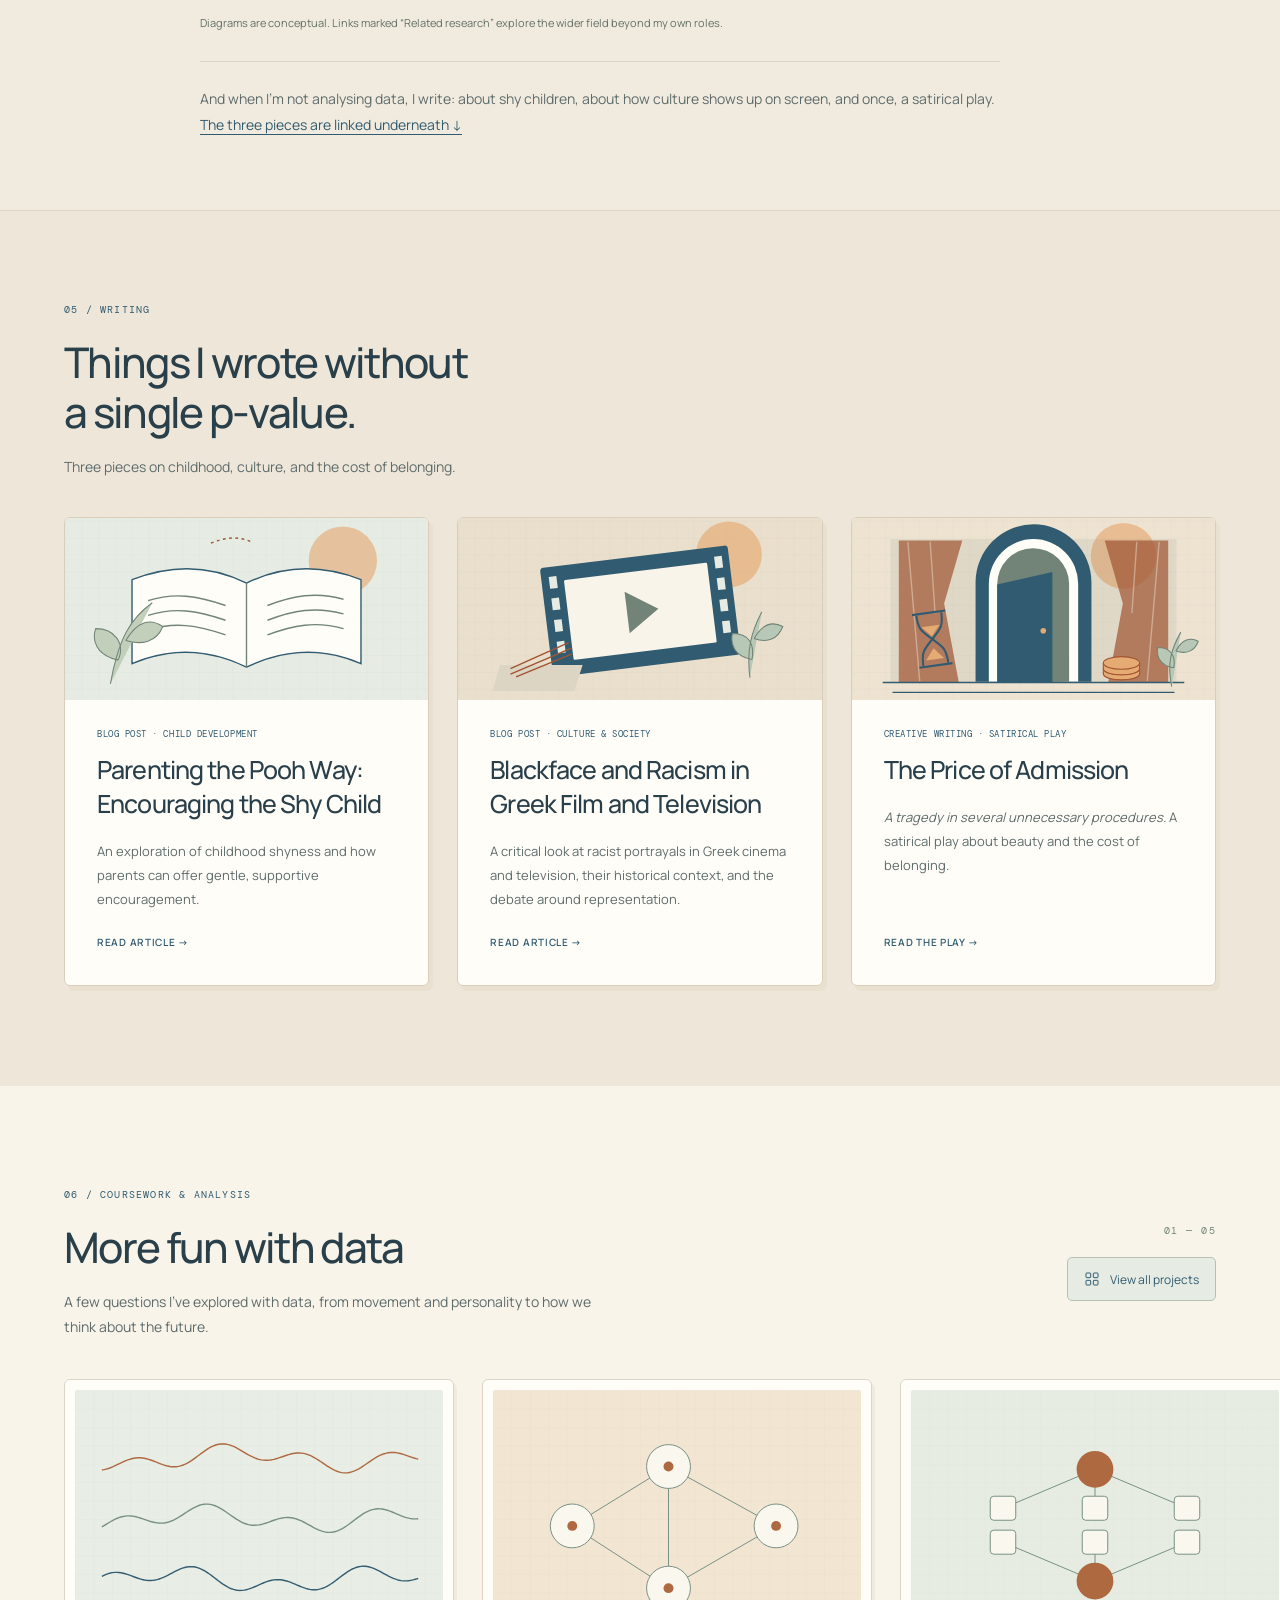
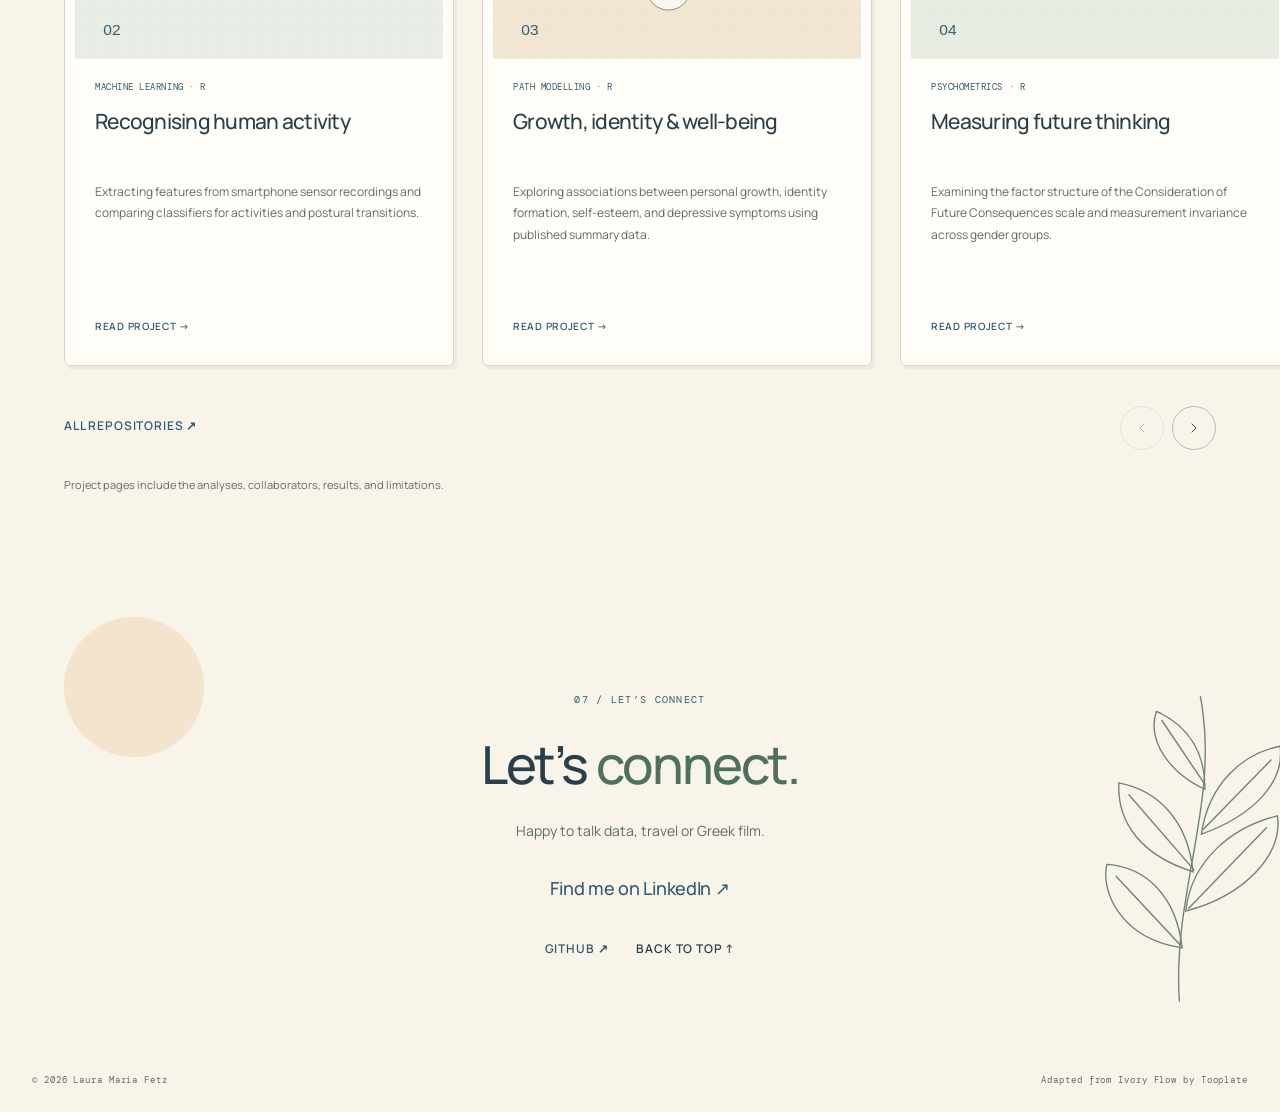
==== commit cdc1f1ac: "Update research stories on individual differences and intelligence models" ====
--- a/index.html
+++ b/index.html
@@ -109,14 +109,14 @@
         <figure class="research-art development-art"><svg viewBox="0 0 320 180" role="img" aria-labelledby="development-graphic-title"><title id="development-graphic-title">Conceptual illustration of asking questions, trying ideas, and explaining</title><path class="diagram-line" d="M91 77h28m-6-5 6 5-6 5m86-5h25m-6-5 6 5-6 5"/><circle class="wonder-disc" cx="55" cy="77" r="34"/><text class="wonder-mark" x="55" y="91">?</text><g class="development-blocks"><rect x="135" y="76" width="27" height="27" rx="3"/><rect x="165" y="76" width="27" height="27" rx="3"/><rect x="150" y="46" width="27" height="27" rx="3"/></g><path class="explain-bubble" d="M242 47h51a9 9 0 0 1 9 9v34a9 9 0 0 1-9 9h-30l-15 13V99h-6a9 9 0 0 1-9-9V56a9 9 0 0 1 9-9Z"/><path class="diagram-line" d="M247 65h40m-40 14h28"/><g class="diagram-label"><text x="55" y="149">Ask</text><text x="162" y="149">Try</text><text x="268" y="149">Explain</text></g></svg><figcaption>Concept sketch · the beginnings of scientific thinking.</figcaption></figure>
       </article>
       <article class="research-story research-thread thread-sced" id="research-sced" aria-labelledby="research-change-title">
-        <div class="research-story-copy"><p class="thread-period">2023–2026</p><header class="research-story-meta"><p>Research Intern · Research Assistant<span class="research-affiliation">ARQ &amp; University of Amsterdam</span></p></header><h3 id="research-change-title">One child at a time.</h3><p class="research-contribution">At ARQ, I analysed single-case data from family-based interventions designed to keep children safe, following each family closely, session after session. At the same time, I joined a research team at the University of Amsterdam, collecting data from published single-case studies for a meta-analysis. What began as data collection became our 2026 paper, with me as joint first author. It's where I got hooked on the question I still ask: what works on average, and what works for this one child?</p><a class="research-inline-link" href="#research-publication">Our externalizing meta-analysis <span aria-hidden="true">↑</span></a><details class="research-direction"><summary>Explore the direction</summary><p>Marija Maric and colleagues’ 2023 meta-analysis examines interventions for internalizing disorders in children and adolescents, including anxiety, depression, and post-traumatic stress. It shows how single-case data can be brought together to explore individual change and patterns across studies.</p><a href="https://doi.org/10.1007/s10567-023-00432-9" target="_blank" rel="noopener noreferrer">Related research · Maric et al., 2023&nbsp;<span aria-hidden="true">↗</span></a></details></div>
+        <div class="research-story-copy"><p class="thread-period">2023–2026</p><header class="research-story-meta"><p>Research Intern · Research Assistant<span class="research-affiliation">ARQ &amp; University of Amsterdam</span></p></header><h3 id="research-change-title">Where I started caring about individual differences.</h3><p class="research-contribution">At ARQ, I analysed data from families taking part in interventions designed to keep children safe. There was no big sample to average over, just a handful of families, each measured session after session. At the same time, I joined the MetaSCED for Youth team at the University of Amsterdam. We combined data from multiple studies, case by case, so that every child stayed visible in the analysis. To help us see each child’s line rather than only the average, I built small interactive apps for exploring the data. The work grew into our multilevel meta-analysis, published in 2026 with me as joint first author. It left me with the question I still ask: what works on average, and what works for this one child?</p><a class="research-inline-link" href="#research-publication">Our externalizing meta-analysis <span aria-hidden="true">↑</span></a><details class="research-direction"><summary>Explore the direction</summary><p>Marija Maric and colleagues’ 2023 meta-analysis examines interventions for internalizing disorders in children and adolescents, including anxiety, depression, and post-traumatic stress. It shows how single-case data can be brought together to explore individual change and patterns across studies.</p><a href="https://doi.org/10.1007/s10567-023-00432-9" target="_blank" rel="noopener noreferrer">Related research · Maric et al., 2023&nbsp;<span aria-hidden="true">↗</span></a></details></div>
         <figure class="research-art sced-art">
             <svg viewBox="0 0 320 180" role="img" aria-labelledby="sced-graphic-title"><title id="sced-graphic-title">Conceptual illustration of three symptom trajectories decreasing during treatment</title><g class="diagram-label"><text x="99" y="16">Baseline</text><text x="237" y="16">Treatment</text><text x="22" y="55">A</text><text x="22" y="102">B</text><text x="22" y="149">C</text></g><path class="sced-guide" d="M44 65h264M44 112h264M44 159h264"/><path class="diagram-line diagram-dashed" d="M160 25v137"/><g fill="#315b70"><path class="sced-trajectory" stroke="#315b70" d="M50 30 L82 34 L114 28 L146 32 L178 42 L210 44 L242 51 L274 50 L302 55"/><circle cx="50" cy="30" r="2.5"/><circle cx="82" cy="34" r="2.5"/><circle cx="114" cy="28" r="2.5"/><circle cx="146" cy="32" r="2.5"/><circle cx="178" cy="42" r="2.5"/><circle cx="210" cy="44" r="2.5"/><circle cx="242" cy="51" r="2.5"/><circle cx="274" cy="50" r="2.5"/><circle cx="302" cy="55" r="2.5"/></g><g fill="#718b73"><path class="sced-trajectory" stroke="#718b73" d="M50 94 L82 90 L114 96 L146 91 L178 93 L210 98 L242 95 L274 100 L302 99"/><circle cx="50" cy="94" r="2.5"/><circle cx="82" cy="90" r="2.5"/><circle cx="114" cy="96" r="2.5"/><circle cx="146" cy="91" r="2.5"/><circle cx="178" cy="93" r="2.5"/><circle cx="210" cy="98" r="2.5"/><circle cx="242" cy="95" r="2.5"/><circle cx="274" cy="100" r="2.5"/><circle cx="302" cy="99" r="2.5"/></g><g fill="#c58a58"><path class="sced-trajectory" stroke="#c58a58" d="M50 119 L82 124 L114 120 L146 123 L178 127 L210 125 L242 136 L274 140 L302 145"/><circle cx="50" cy="119" r="2.5"/><circle cx="82" cy="124" r="2.5"/><circle cx="114" cy="120" r="2.5"/><circle cx="146" cy="123" r="2.5"/><circle cx="178" cy="127" r="2.5"/><circle cx="210" cy="125" r="2.5"/><circle cx="242" cy="136" r="2.5"/><circle cx="274" cy="140" r="2.5"/><circle cx="302" cy="145" r="2.5"/></g></svg>
             <figcaption>Concept sketch · symptom levels over repeated observations.</figcaption>
           </figure>
       </article>
       <article class="research-story research-thread thread-intelligence" id="research-intelligence" aria-labelledby="research-models-title">
-        <div class="research-story-copy"><p class="thread-period">2024–2025</p><header class="research-story-meta"><p>Master’s thesis · Junior Researcher<span class="research-affiliation">University of Amsterdam</span></p></header><h3 id="research-models-title">What if <em>g</em> isn't a thing?</h3><p class="research-contribution">Tracking change one child at a time made me wonder what our scores actually capture. For decades, intelligence has been explained by one hidden general factor, <em>g</em>. My master's thesis asked whether a web of abilities that strengthen each other could explain the same data just as well. As a junior researcher, I extended it with simulations, testing when <em>g</em> truly fits and when it only looks like it does.</p><details class="research-direction"><summary>Explore the direction</summary><p>Related simulation research tests how competing models can account for similar patterns. It encourages researchers to consider network explanations alongside factor models. The bigger question: when does a well-fitting model actually help explain the process behind the data?</p><a href="https://pubmed.ncbi.nlm.nih.gov/38392174/" target="_blank" rel="noopener noreferrer">Related research · Kan and colleagues, 2024 <span aria-hidden="true">↗</span></a></details></div>
+        <div class="research-story-copy"><p class="thread-period">2024–2025</p><header class="research-story-meta"><p>Master’s thesis · Junior Researcher<span class="research-affiliation">University of Amsterdam</span></p></header><h3 id="research-models-title">Where I started questioning whether one score can sum up a person.</h3><p class="research-contribution">Following one child at a time made me suspicious of single numbers. Intelligence research has long relied on one: <em>g</em>, a general factor thought to sit behind all our abilities. In my master’s thesis, I put two explanations side by side on the same data: one hidden factor, or a network of abilities that strengthen each other. But a model that fits isn’t necessarily the right one. So as a junior researcher, I built simulations: I created populations where I knew the true structure and tested whether the models could tell them apart. Sometimes <em>g</em> truly fits. Sometimes it only looks like it does.</p><details class="research-direction"><summary>Explore the direction</summary><p>Related simulation research tests how competing models can account for similar patterns. It encourages researchers to consider network explanations alongside factor models. The bigger question: when does a well-fitting model actually help explain the process behind the data?</p><a href="https://pubmed.ncbi.nlm.nih.gov/38392174/" target="_blank" rel="noopener noreferrer">Related research · Kan and colleagues, 2024 <span aria-hidden="true">↗</span></a></details></div>
         <figure class="research-art model-demo" data-model-demo>
           <div class="model-controls" role="group" aria-label="Compare conceptual model diagrams"><button type="button" data-research-model="factor" aria-pressed="true">Factor model</button><button type="button" data-research-model="network" aria-pressed="false">Network model</button></div>
           <svg viewBox="0 0 320 180" role="img" aria-labelledby="research-model-graphic-title"><title id="research-model-graphic-title">Conceptual factor model: a shared trait links four observed measures</title><g data-model-view="factor"><path class="diagram-line" d="M160 70 48 132M160 70 123 132M160 70 198 132M160 70 273 132"/><circle class="diagram-node diagram-node-sea" cx="160" cy="43" r="28"/><text class="diagram-light-label" x="160" y="47">g</text><g class="diagram-measures"><rect x="16" y="132" width="64" height="32" rx="5"/><rect x="91" y="132" width="64" height="32" rx="5"/><rect x="166" y="132" width="64" height="32" rx="5"/><rect x="241" y="132" width="64" height="32" rx="5"/></g><g class="diagram-label"><text x="48" y="153">A</text><text x="123" y="153">B</text><text x="198" y="153">C</text><text x="273" y="153">D</text></g></g><g data-model-view="network" hidden><path class="diagram-line" d="M65 40 255 40 225 142 95 142ZM65 40 225 142M255 40 95 142"/><circle class="diagram-node diagram-node-sea" cx="65" cy="40" r="21"/><circle class="diagram-node diagram-node-sage" cx="255" cy="40" r="21"/><circle class="diagram-node diagram-node-terra" cx="225" cy="142" r="21"/><circle class="diagram-node diagram-node-sage" cx="95" cy="142" r="21"/><g class="diagram-light-label"><text x="65" y="45">A</text><text x="255" y="45">B</text><text x="225" y="147">C</text><text x="95" y="147">D</text></g></g></svg>
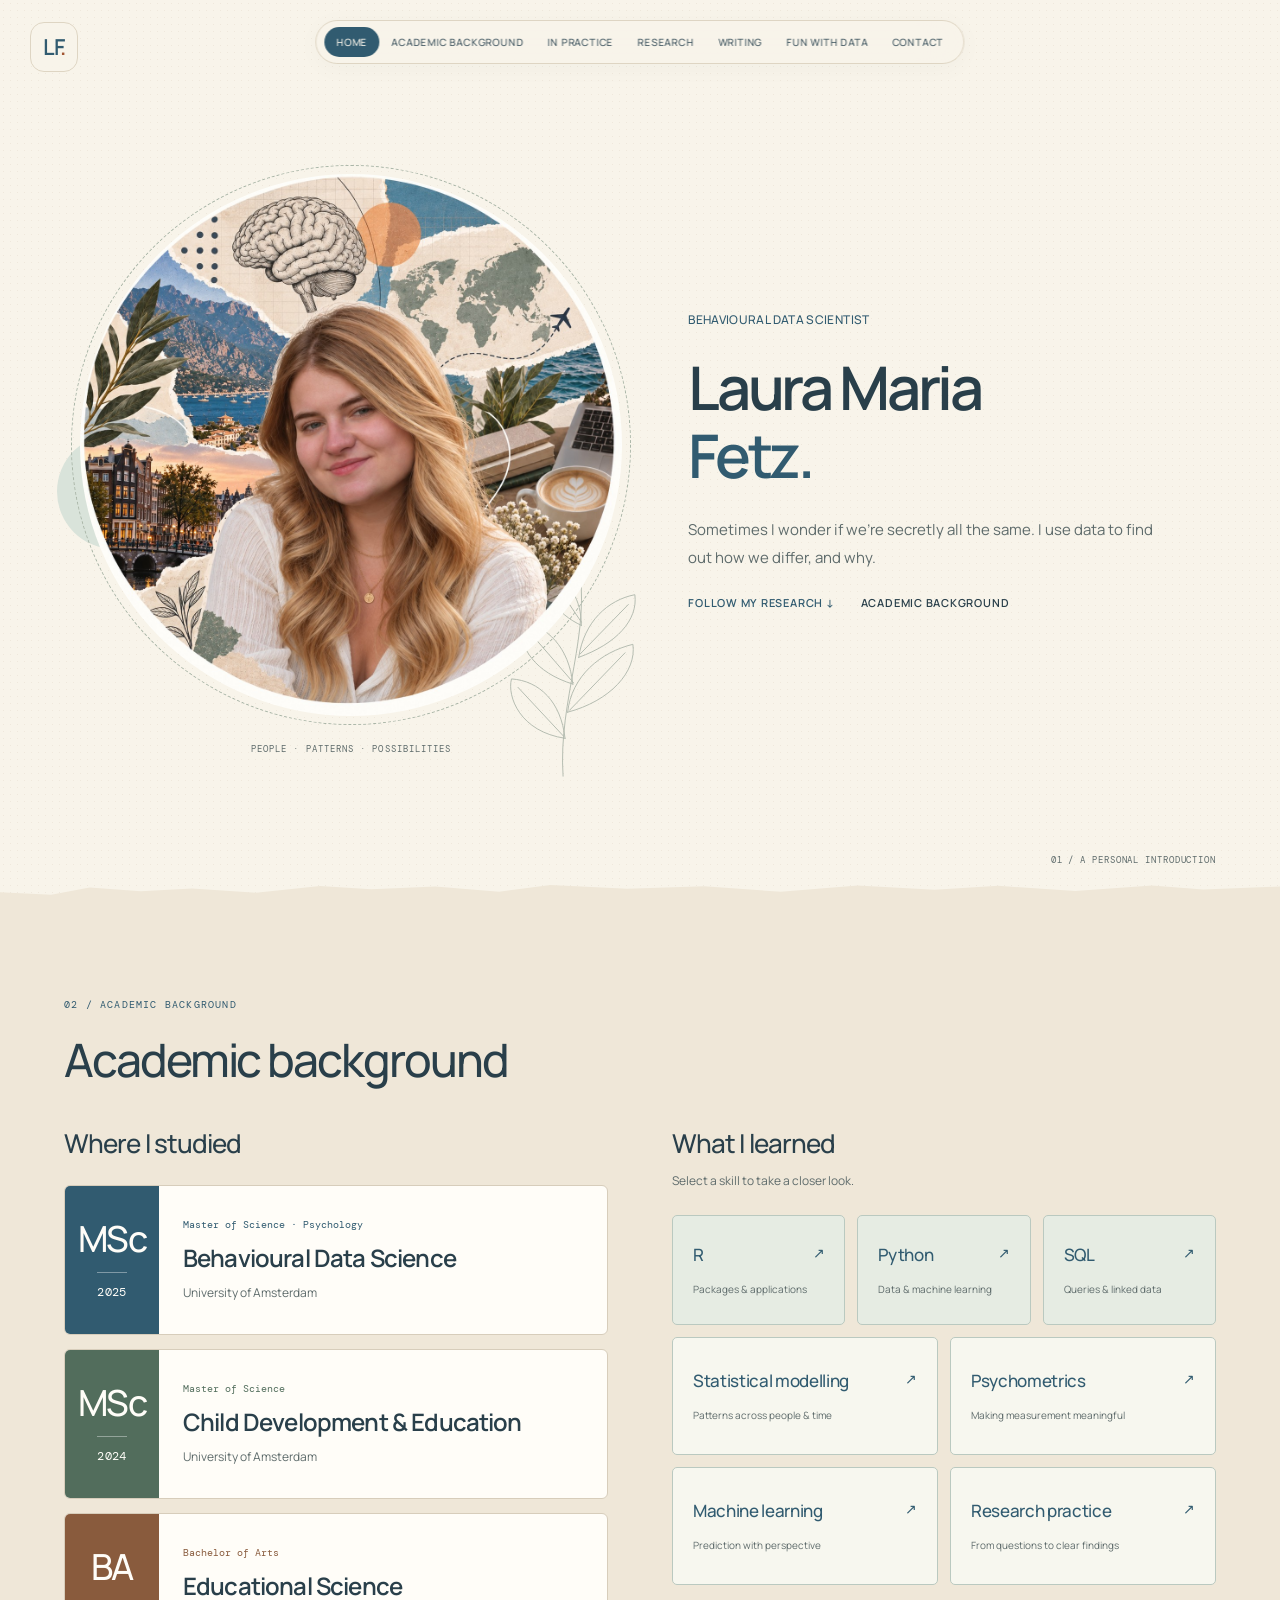
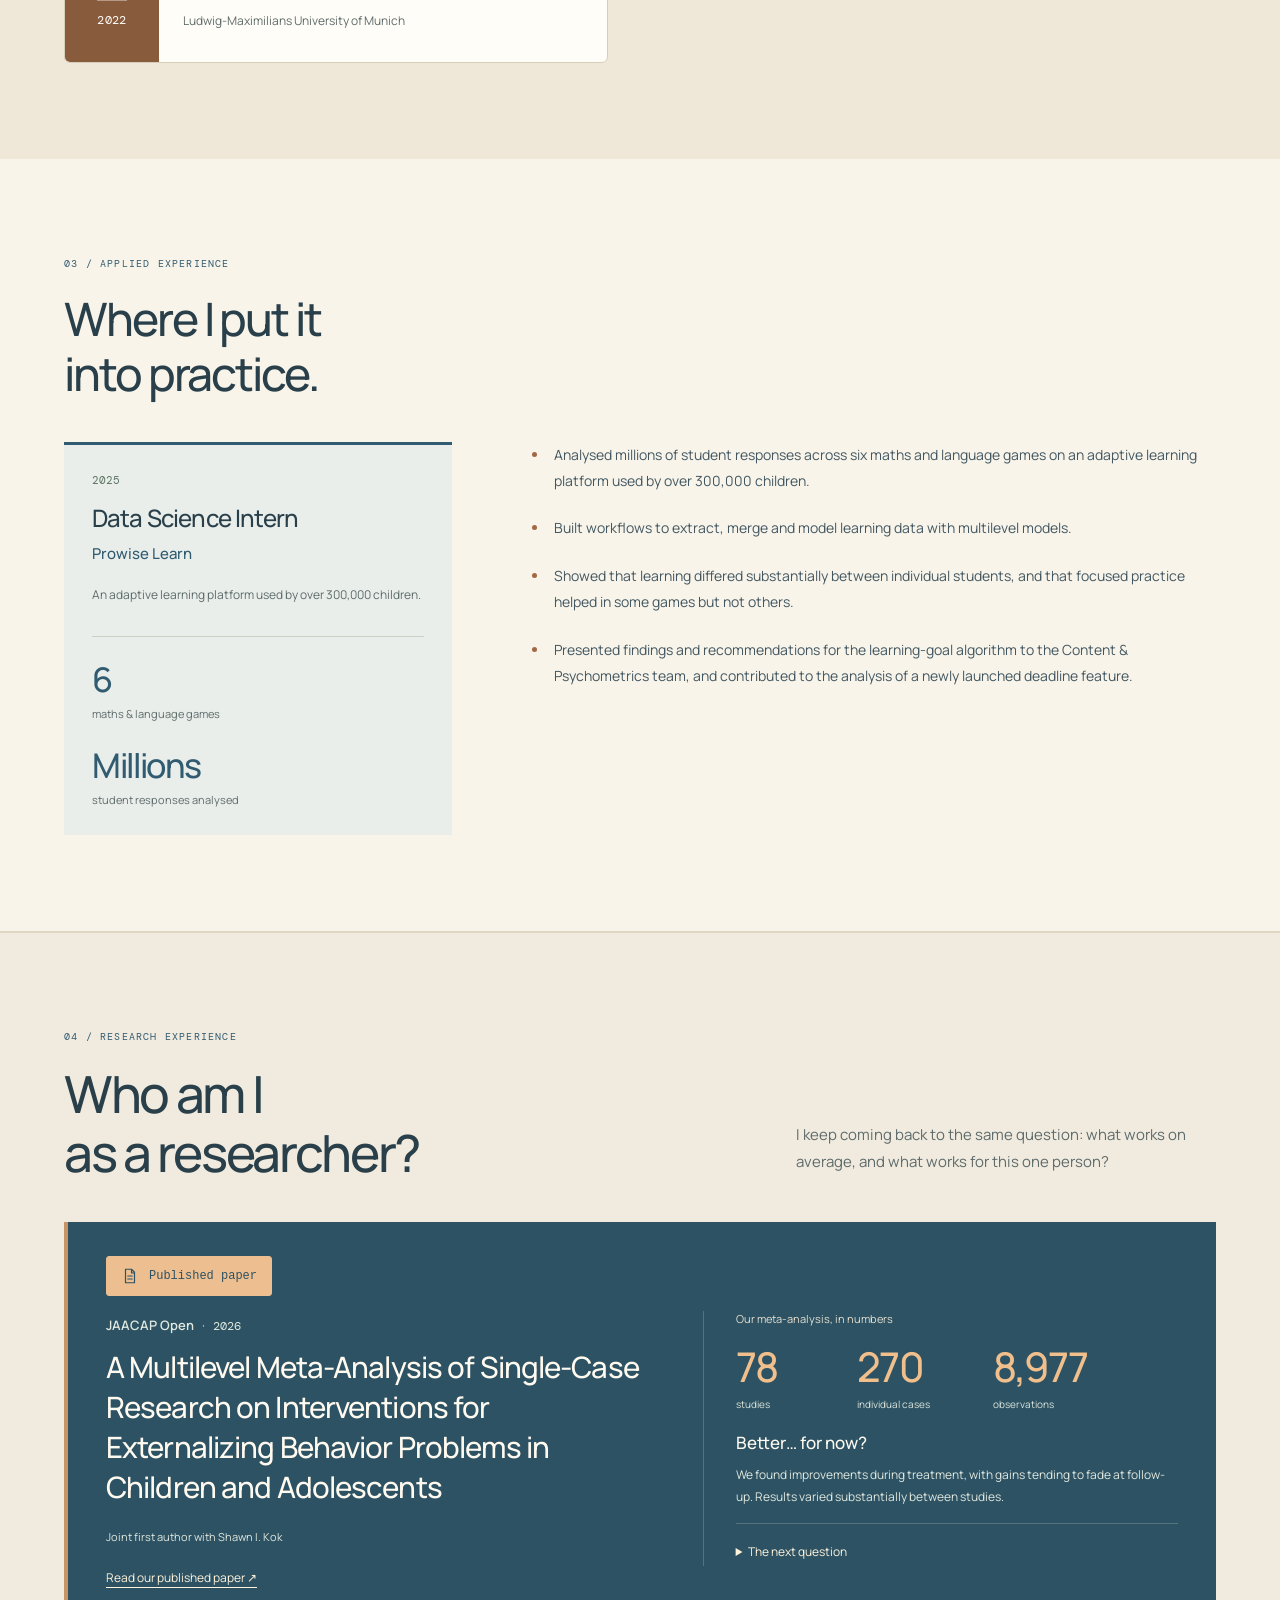
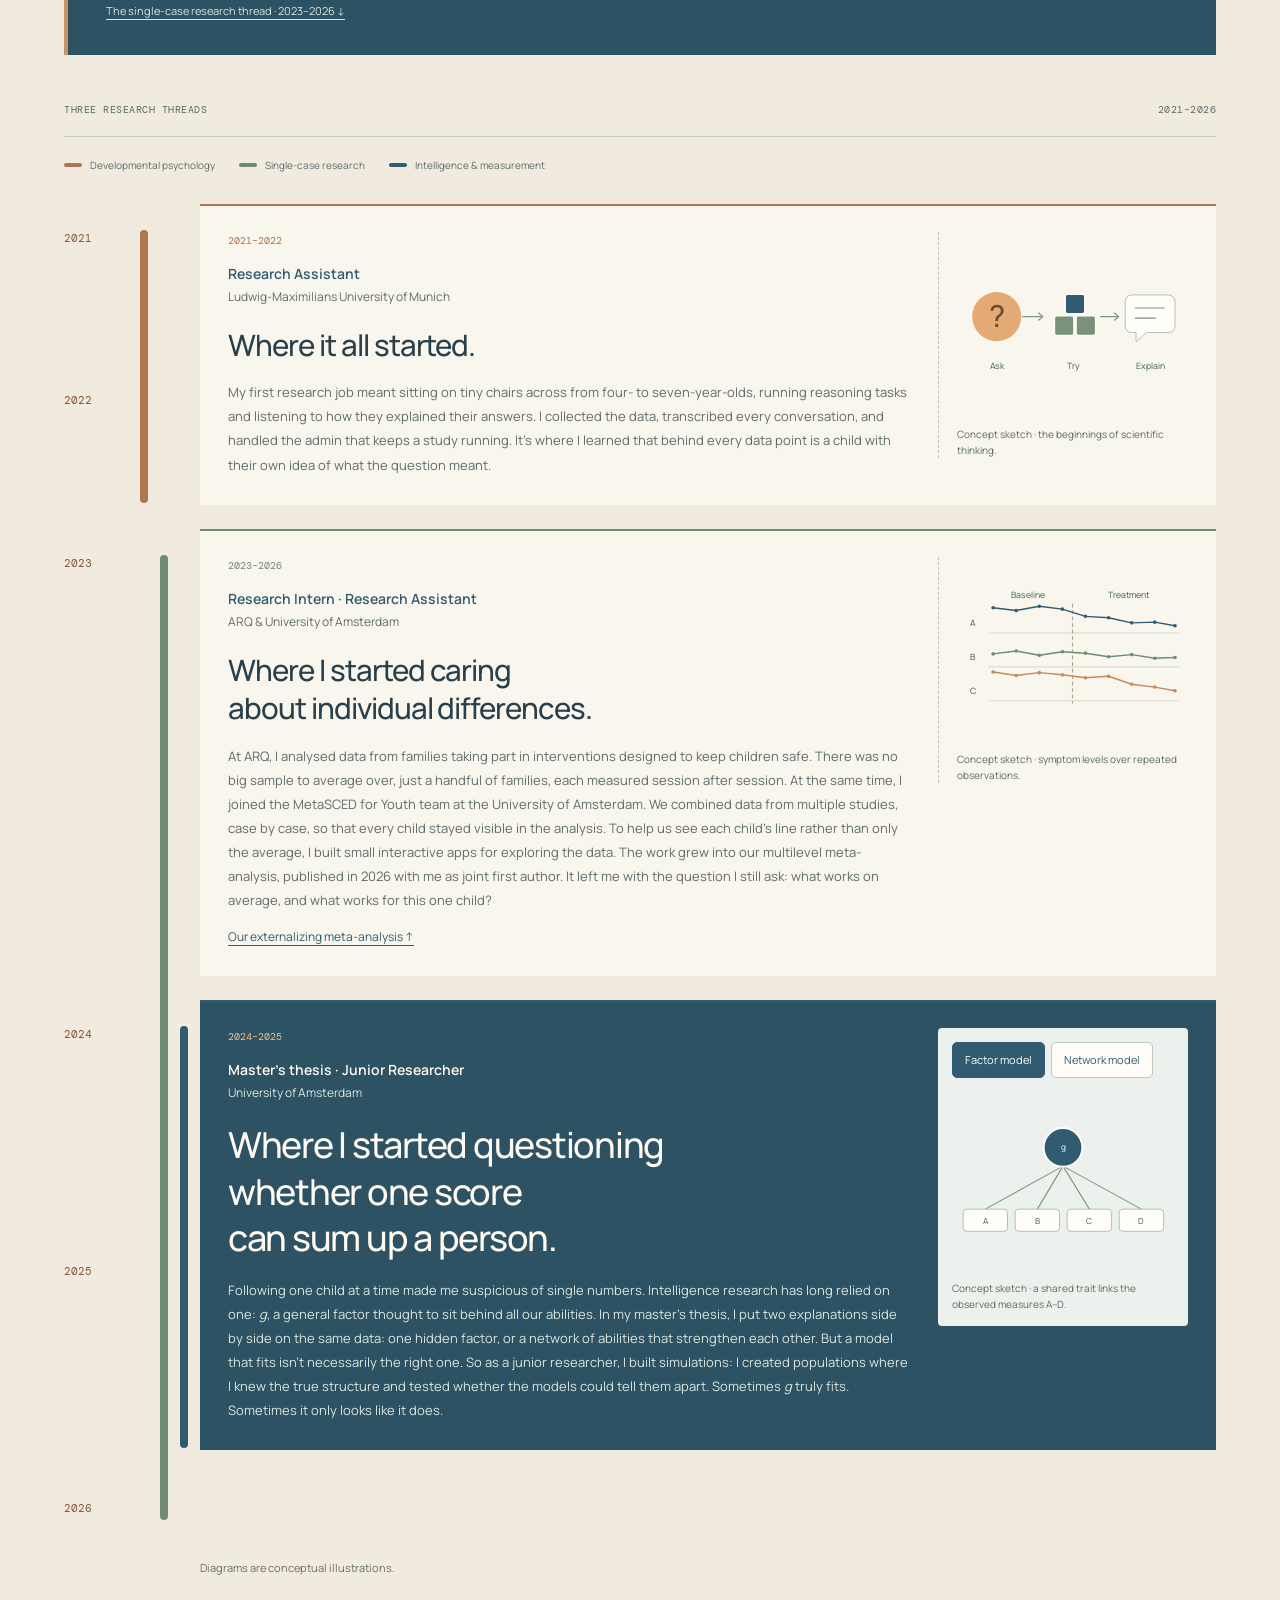
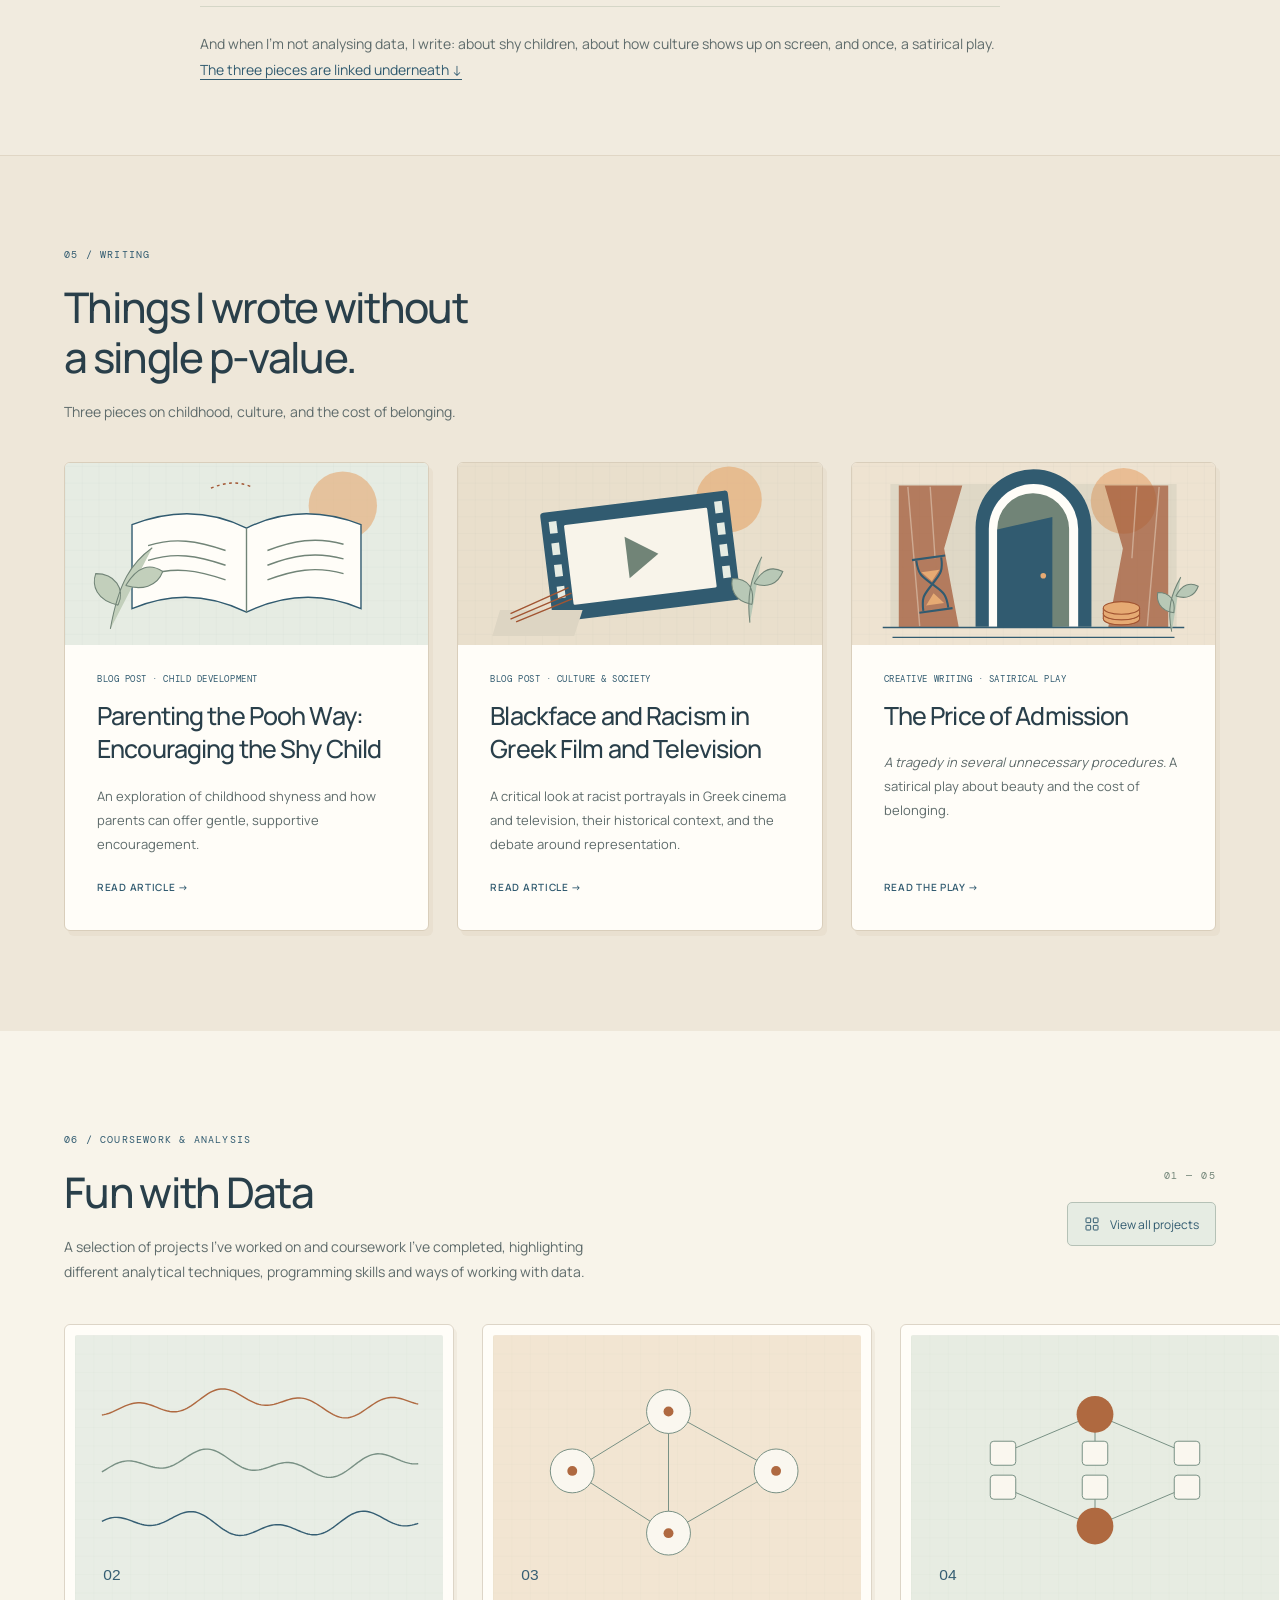
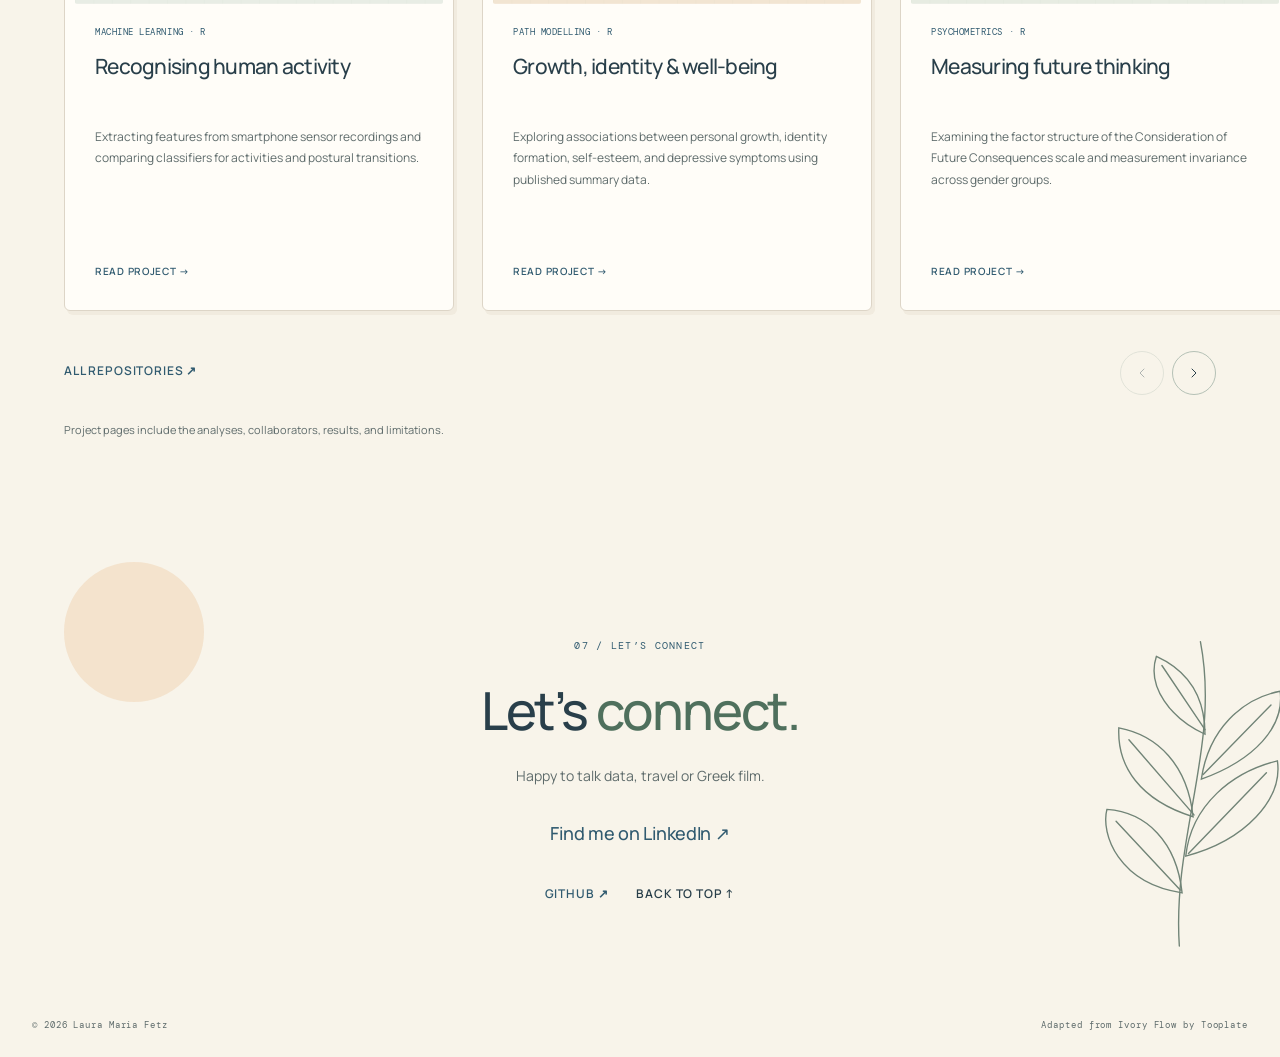
==== commit e6c5bb37: "Clarify publication feature and simplify research, internship and project sections" ====
--- a/index.html
+++ b/index.html
@@ -16,17 +16,17 @@
   <link rel="stylesheet" href="tooplate-ivory-style.css">
   <link rel="stylesheet" href="personal.css?v=map-bookshelf">
   <link rel="stylesheet" href="explore.css?v=map-bookshelf">
-  <link rel="stylesheet" href="research.css?v=integrated-sced">
+  <link rel="stylesheet" href="research.css?v=published-paper">
   <link rel="stylesheet" href="writing.css?v=admission">
-  <link rel="stylesheet" href="rework.css?v=degree-panels">
+  <link rel="stylesheet" href="rework.css?v=publication-label">
   <!-- Adapted from Tooplate 2166 Ivory Flow: https://www.tooplate.com/view/2166-ivory-flow -->
 </head>
 <body class="home-page">
 <a class="skip-link" href="#main">Skip to content</a>
 <a class="site-mark" href="#home" aria-label="Laura Maria Fetz, home">LF<span>.</span></a>
-<nav class="pill-nav" aria-label="Main navigation"><a href="#home">Home</a><a href="#about">Academic background</a><a href="#practice">In practice</a><a href="#experience">Research</a><a href="#writing">Writing</a><a href="#projects">More fun with data</a><a href="#contact">Contact</a></nav>
+<nav class="pill-nav" aria-label="Main navigation"><a href="#home">Home</a><a href="#about">Academic background</a><a href="#practice">In practice</a><a href="#experience">Research</a><a href="#writing">Writing</a><a href="#projects">Fun with Data</a><a href="#contact">Contact</a></nav>
 <button class="hamburger" aria-label="Open navigation" aria-expanded="false" aria-controls="mobile-navigation" data-nav-breakpoint="1100"><span></span><span></span><span></span></button>
-<nav class="mobile-nav" id="mobile-navigation" aria-label="Mobile navigation" hidden><a href="#home">Home</a><a href="#about">Academic background</a><a href="#practice">In practice</a><a href="#experience">Research</a><a href="#writing">Writing</a><a href="#projects">More fun with data</a><a href="#contact">Contact</a></nav>
+<nav class="mobile-nav" id="mobile-navigation" aria-label="Mobile navigation" hidden><a href="#home">Home</a><a href="#about">Academic background</a><a href="#practice">In practice</a><a href="#experience">Research</a><a href="#writing">Writing</a><a href="#projects">Fun with Data</a><a href="#contact">Contact</a></nav>
 <main id="main">
   <section class="canvas-section hero" id="home" aria-labelledby="home-title">
     <div class="hero-image portrait-stage">
@@ -67,13 +67,13 @@
   <section class="canvas-section practice-section" id="practice" aria-labelledby="practice-title">
     <header class="chapter-heading"><p class="section-eyebrow">03 / Applied experience</p><h2 id="practice-title">Where I put it<br>into practice.</h2></header>
     <div class="practice-layout">
-      <div class="practice-role"><p class="practice-date">Feb–May 2025</p><h3>Data Science Intern</h3><p class="practice-company">Prowise Learn</p><p class="practice-context">An adaptive learning platform used by over 300,000 children.</p><dl class="practice-scale"><div><dt>maths &amp; language games</dt><dd>6</dd></div><div><dt>student responses analysed</dt><dd>Millions</dd></div></dl></div>
+      <div class="practice-role"><p class="practice-date"><time datetime="2025">2025</time></p><h3>Data Science Intern</h3><p class="practice-company">Prowise Learn</p><p class="practice-context">An adaptive learning platform used by over 300,000 children.</p><dl class="practice-scale"><div><dt>maths &amp; language games</dt><dd>6</dd></div><div><dt>student responses analysed</dt><dd>Millions</dd></div></dl></div>
       <div class="practice-contributions"><ul>
         <li>Analysed millions of student responses across six maths and language games on an adaptive learning platform used by over 300,000 children.</li>
         <li>Built workflows to extract, merge and model learning data with multilevel models.</li>
         <li>Showed that learning differed substantially between individual students, and that focused practice helped in some games but not others.</li>
         <li>Presented findings and recommendations for the learning-goal algorithm to the Content &amp; Psychometrics team, and contributed to the analysis of a newly launched deadline feature.</li>
-      </ul><details class="research-direction"><summary>Did the sevens stick?</summary><p>At Prowise, both questions met in the classroom: did children really learn, and would the scores show it? Normal practice mixes it up: 5 × 7, 3 × 2, 7 × 9. But sometimes students get a focused learning-goal session with only the 7 times table. Using multilevel models on large learning datasets, I tested whether students actually got better afterwards.</p></details></div>
+      </ul></div>
     </div>
   </section>
 
@@ -81,16 +81,16 @@
     <header class="research-heading"><div><p class="section-eyebrow">04 / Research experience</p><h2 id="experience-title">Who am I<br>as a researcher?</h2></div><p>I keep coming back to the same question: what works on average, and what works for this one person?</p></header>
     <article class="research-spotlight" id="research-publication" aria-labelledby="research-publication-title">
       <div class="publication-overview">
-        <p class="research-publication-badge">Publication highlight · 2026</p>
-        <h3 id="research-publication-title">Better… for now?</h3>
-        <p class="publication-description">A multilevel meta-analysis of single-case research on interventions for externalizing behaviour problems in children and adolescents.</p>
-        <p class="publication-credit">Joint first author with Shawn I. Kok<br><cite>JAACAP Open</cite> · 2026</p>
+        <p class="research-publication-badge"><svg viewBox="0 0 24 24" aria-hidden="true"><path d="M6 3h8l4 4v14H6Z M14 3v5h4 M9 12h6 M9 16h6"/></svg>Published paper</p>
+        <p class="publication-journal"><cite>JAACAP Open</cite> <span aria-hidden="true">·</span> <time datetime="2026">2026</time></p>
+        <h3 id="research-publication-title">A Multilevel Meta-Analysis of Single-Case Research on Interventions for Externalizing Behavior Problems in Children and Adolescents</h3>
+        <p class="publication-credit">Joint first author with Shawn I. Kok</p>
         <div class="publication-links"><a class="research-paper-link" href="https://doi.org/10.1016/j.jaacop.2025.12.002" target="_blank" rel="noopener noreferrer">Read our published paper <span aria-hidden="true">↗</span></a><a class="publication-experience-link" href="#research-sced">The single-case research thread · 2023–2026 <span aria-hidden="true">↓</span></a></div>
       </div>
       <div class="research-publication">
         <p class="publication-kicker">Our meta-analysis, in numbers</p>
         <dl class="publication-numbers"><div><dt>studies</dt><dd>78</dd></div><div><dt>individual cases</dt><dd>270</dd></div><div><dt>observations</dt><dd>8,977</dd></div></dl>
-        <p class="research-finding">We found improvements during treatment, with gains tending to fade at follow-up. Results varied substantially between studies.</p>
+        <p class="research-finding"><strong>Better… for now?</strong> We found improvements during treatment, with gains tending to fade at follow-up. Results varied substantially between studies.</p>
         <details class="publication-next"><summary>The next question</summary><p>How can support be tailored to individual children and sustained over time? Our findings point toward that question, while study quality and limited follow-up data leave room for stronger evidence.</p></details>
       </div>
     </article>
@@ -105,18 +105,18 @@
       <time class="thread-year year-6" datetime="2026">2026</time>
       <span class="thread-bar thread-bar-lmu" aria-hidden="true"></span><span class="thread-bar thread-bar-sced" aria-hidden="true"></span><span class="thread-bar thread-bar-intelligence" aria-hidden="true"></span>
       <article class="research-story research-thread thread-lmu" aria-labelledby="research-development-title">
-        <div class="research-story-copy"><p class="thread-period">2021–2022</p><header class="research-story-meta"><p>Research Assistant<span class="research-affiliation">Ludwig-Maximilians University of Munich</span></p></header><h3 id="research-development-title">Where it all started.</h3><p class="research-contribution">My first research job meant sitting on tiny chairs across from four- to seven-year-olds, running reasoning tasks and listening to how they explained their answers. I collected the data, transcribed every conversation, and handled the admin that keeps a study running. It's where I learned that behind every data point is a child with their own idea of what the question meant.</p><details class="research-direction"><summary>Explore the direction</summary><p>A 2026 study involving Köksal and Sodian linked early understanding of other people’s minds with later scientific reasoning. This wider research asks how social understanding and thinking about evidence develop together.</p><a href="https://pubmed.ncbi.nlm.nih.gov/42640009/" target="_blank" rel="noopener noreferrer">Related research · scientific reasoning, 2026 <span aria-hidden="true">↗</span></a></details></div>
+        <div class="research-story-copy"><p class="thread-period">2021–2022</p><header class="research-story-meta"><p>Research Assistant<span class="research-affiliation">Ludwig-Maximilians University of Munich</span></p></header><h3 id="research-development-title">Where it all started.</h3><p class="research-contribution">My first research job meant sitting on tiny chairs across from four- to seven-year-olds, running reasoning tasks and listening to how they explained their answers. I collected the data, transcribed every conversation, and handled the admin that keeps a study running. It's where I learned that behind every data point is a child with their own idea of what the question meant.</p></div>
         <figure class="research-art development-art"><svg viewBox="0 0 320 180" role="img" aria-labelledby="development-graphic-title"><title id="development-graphic-title">Conceptual illustration of asking questions, trying ideas, and explaining</title><path class="diagram-line" d="M91 77h28m-6-5 6 5-6 5m86-5h25m-6-5 6 5-6 5"/><circle class="wonder-disc" cx="55" cy="77" r="34"/><text class="wonder-mark" x="55" y="91">?</text><g class="development-blocks"><rect x="135" y="76" width="27" height="27" rx="3"/><rect x="165" y="76" width="27" height="27" rx="3"/><rect x="150" y="46" width="27" height="27" rx="3"/></g><path class="explain-bubble" d="M242 47h51a9 9 0 0 1 9 9v34a9 9 0 0 1-9 9h-30l-15 13V99h-6a9 9 0 0 1-9-9V56a9 9 0 0 1 9-9Z"/><path class="diagram-line" d="M247 65h40m-40 14h28"/><g class="diagram-label"><text x="55" y="149">Ask</text><text x="162" y="149">Try</text><text x="268" y="149">Explain</text></g></svg><figcaption>Concept sketch · the beginnings of scientific thinking.</figcaption></figure>
       </article>
       <article class="research-story research-thread thread-sced" id="research-sced" aria-labelledby="research-change-title">
-        <div class="research-story-copy"><p class="thread-period">2023–2026</p><header class="research-story-meta"><p>Research Intern · Research Assistant<span class="research-affiliation">ARQ &amp; University of Amsterdam</span></p></header><h3 id="research-change-title">Where I started caring about individual differences.</h3><p class="research-contribution">At ARQ, I analysed data from families taking part in interventions designed to keep children safe. There was no big sample to average over, just a handful of families, each measured session after session. At the same time, I joined the MetaSCED for Youth team at the University of Amsterdam. We combined data from multiple studies, case by case, so that every child stayed visible in the analysis. To help us see each child’s line rather than only the average, I built small interactive apps for exploring the data. The work grew into our multilevel meta-analysis, published in 2026 with me as joint first author. It left me with the question I still ask: what works on average, and what works for this one child?</p><a class="research-inline-link" href="#research-publication">Our externalizing meta-analysis <span aria-hidden="true">↑</span></a><details class="research-direction"><summary>Explore the direction</summary><p>Marija Maric and colleagues’ 2023 meta-analysis examines interventions for internalizing disorders in children and adolescents, including anxiety, depression, and post-traumatic stress. It shows how single-case data can be brought together to explore individual change and patterns across studies.</p><a href="https://doi.org/10.1007/s10567-023-00432-9" target="_blank" rel="noopener noreferrer">Related research · Maric et al., 2023&nbsp;<span aria-hidden="true">↗</span></a></details></div>
+        <div class="research-story-copy"><p class="thread-period">2023–2026</p><header class="research-story-meta"><p>Research Intern · Research Assistant<span class="research-affiliation">ARQ &amp; University of Amsterdam</span></p></header><h3 id="research-change-title">Where I started caring about individual differences.</h3><p class="research-contribution">At ARQ, I analysed data from families taking part in interventions designed to keep children safe. There was no big sample to average over, just a handful of families, each measured session after session. At the same time, I joined the MetaSCED for Youth team at the University of Amsterdam. We combined data from multiple studies, case by case, so that every child stayed visible in the analysis. To help us see each child’s line rather than only the average, I built small interactive apps for exploring the data. The work grew into our multilevel meta-analysis, published in 2026 with me as joint first author. It left me with the question I still ask: what works on average, and what works for this one child?</p><a class="research-inline-link" href="#research-publication">Our externalizing meta-analysis <span aria-hidden="true">↑</span></a></div>
         <figure class="research-art sced-art">
             <svg viewBox="0 0 320 180" role="img" aria-labelledby="sced-graphic-title"><title id="sced-graphic-title">Conceptual illustration of three symptom trajectories decreasing during treatment</title><g class="diagram-label"><text x="99" y="16">Baseline</text><text x="237" y="16">Treatment</text><text x="22" y="55">A</text><text x="22" y="102">B</text><text x="22" y="149">C</text></g><path class="sced-guide" d="M44 65h264M44 112h264M44 159h264"/><path class="diagram-line diagram-dashed" d="M160 25v137"/><g fill="#315b70"><path class="sced-trajectory" stroke="#315b70" d="M50 30 L82 34 L114 28 L146 32 L178 42 L210 44 L242 51 L274 50 L302 55"/><circle cx="50" cy="30" r="2.5"/><circle cx="82" cy="34" r="2.5"/><circle cx="114" cy="28" r="2.5"/><circle cx="146" cy="32" r="2.5"/><circle cx="178" cy="42" r="2.5"/><circle cx="210" cy="44" r="2.5"/><circle cx="242" cy="51" r="2.5"/><circle cx="274" cy="50" r="2.5"/><circle cx="302" cy="55" r="2.5"/></g><g fill="#718b73"><path class="sced-trajectory" stroke="#718b73" d="M50 94 L82 90 L114 96 L146 91 L178 93 L210 98 L242 95 L274 100 L302 99"/><circle cx="50" cy="94" r="2.5"/><circle cx="82" cy="90" r="2.5"/><circle cx="114" cy="96" r="2.5"/><circle cx="146" cy="91" r="2.5"/><circle cx="178" cy="93" r="2.5"/><circle cx="210" cy="98" r="2.5"/><circle cx="242" cy="95" r="2.5"/><circle cx="274" cy="100" r="2.5"/><circle cx="302" cy="99" r="2.5"/></g><g fill="#c58a58"><path class="sced-trajectory" stroke="#c58a58" d="M50 119 L82 124 L114 120 L146 123 L178 127 L210 125 L242 136 L274 140 L302 145"/><circle cx="50" cy="119" r="2.5"/><circle cx="82" cy="124" r="2.5"/><circle cx="114" cy="120" r="2.5"/><circle cx="146" cy="123" r="2.5"/><circle cx="178" cy="127" r="2.5"/><circle cx="210" cy="125" r="2.5"/><circle cx="242" cy="136" r="2.5"/><circle cx="274" cy="140" r="2.5"/><circle cx="302" cy="145" r="2.5"/></g></svg>
             <figcaption>Concept sketch · symptom levels over repeated observations.</figcaption>
           </figure>
       </article>
       <article class="research-story research-thread thread-intelligence" id="research-intelligence" aria-labelledby="research-models-title">
-        <div class="research-story-copy"><p class="thread-period">2024–2025</p><header class="research-story-meta"><p>Master’s thesis · Junior Researcher<span class="research-affiliation">University of Amsterdam</span></p></header><h3 id="research-models-title">Where I started questioning whether one score can sum up a person.</h3><p class="research-contribution">Following one child at a time made me suspicious of single numbers. Intelligence research has long relied on one: <em>g</em>, a general factor thought to sit behind all our abilities. In my master’s thesis, I put two explanations side by side on the same data: one hidden factor, or a network of abilities that strengthen each other. But a model that fits isn’t necessarily the right one. So as a junior researcher, I built simulations: I created populations where I knew the true structure and tested whether the models could tell them apart. Sometimes <em>g</em> truly fits. Sometimes it only looks like it does.</p><details class="research-direction"><summary>Explore the direction</summary><p>Related simulation research tests how competing models can account for similar patterns. It encourages researchers to consider network explanations alongside factor models. The bigger question: when does a well-fitting model actually help explain the process behind the data?</p><a href="https://pubmed.ncbi.nlm.nih.gov/38392174/" target="_blank" rel="noopener noreferrer">Related research · Kan and colleagues, 2024 <span aria-hidden="true">↗</span></a></details></div>
+        <div class="research-story-copy"><p class="thread-period">2024–2025</p><header class="research-story-meta"><p>Master’s thesis · Junior Researcher<span class="research-affiliation">University of Amsterdam</span></p></header><h3 id="research-models-title">Where I started questioning whether one score can sum up a person.</h3><p class="research-contribution">Following one child at a time made me suspicious of single numbers. Intelligence research has long relied on one: <em>g</em>, a general factor thought to sit behind all our abilities. In my master’s thesis, I put two explanations side by side on the same data: one hidden factor, or a network of abilities that strengthen each other. But a model that fits isn’t necessarily the right one. So as a junior researcher, I built simulations: I created populations where I knew the true structure and tested whether the models could tell them apart. Sometimes <em>g</em> truly fits. Sometimes it only looks like it does.</p></div>
         <figure class="research-art model-demo" data-model-demo>
           <div class="model-controls" role="group" aria-label="Compare conceptual model diagrams"><button type="button" data-research-model="factor" aria-pressed="true">Factor model</button><button type="button" data-research-model="network" aria-pressed="false">Network model</button></div>
           <svg viewBox="0 0 320 180" role="img" aria-labelledby="research-model-graphic-title"><title id="research-model-graphic-title">Conceptual factor model: a shared trait links four observed measures</title><g data-model-view="factor"><path class="diagram-line" d="M160 70 48 132M160 70 123 132M160 70 198 132M160 70 273 132"/><circle class="diagram-node diagram-node-sea" cx="160" cy="43" r="28"/><text class="diagram-light-label" x="160" y="47">g</text><g class="diagram-measures"><rect x="16" y="132" width="64" height="32" rx="5"/><rect x="91" y="132" width="64" height="32" rx="5"/><rect x="166" y="132" width="64" height="32" rx="5"/><rect x="241" y="132" width="64" height="32" rx="5"/></g><g class="diagram-label"><text x="48" y="153">A</text><text x="123" y="153">B</text><text x="198" y="153">C</text><text x="273" y="153">D</text></g></g><g data-model-view="network" hidden><path class="diagram-line" d="M65 40 255 40 225 142 95 142ZM65 40 225 142M255 40 95 142"/><circle class="diagram-node diagram-node-sea" cx="65" cy="40" r="21"/><circle class="diagram-node diagram-node-sage" cx="255" cy="40" r="21"/><circle class="diagram-node diagram-node-terra" cx="225" cy="142" r="21"/><circle class="diagram-node diagram-node-sage" cx="95" cy="142" r="21"/><g class="diagram-light-label"><text x="65" y="45">A</text><text x="255" y="45">B</text><text x="225" y="147">C</text><text x="95" y="147">D</text></g></g></svg>
@@ -124,14 +124,14 @@
         </figure>
       </article>
     </div>
-    <p class="research-context-note">Diagrams are conceptual. Links marked “Related research” explore the wider field beyond my own roles.</p>
+    <p class="research-context-note">Diagrams are conceptual illustrations.</p>
     <p class="research-writing-note">And when I'm not analysing data, I write: about shy children, about how culture shows up on screen, and once, a satirical play. <a href="#writing">The three pieces are linked underneath <span aria-hidden="true">↓</span></a></p>
   </section>
 
   <section class="canvas-section writing-section" id="writing" aria-labelledby="writing-title"><div class="writing-heading"><p class="section-eyebrow">05 / Writing</p><h2 id="writing-title">Things I wrote without<br>a single p-value.</h2><p class="section-intro">Three pieces on childhood, culture, and the cost of belonging.</p></div><div class="writing-grid"><article class="writing-card"><a class="writing-card-visual" href="writing/parenting-the-pooh-way/" aria-label="Read Parenting the Pooh Way: Encouraging the Shy Child"><img src="images/writing-development.svg" alt="" width="520" height="300" loading="lazy"></a><div class="writing-card-copy"><p class="project-type">Blog post · Child development</p><h3><a href="writing/parenting-the-pooh-way/">Parenting the Pooh Way: Encouraging the Shy Child</a></h3><p>An exploration of childhood shyness and how parents can offer gentle, supportive encouragement.</p><a class="cta-link" href="writing/parenting-the-pooh-way/">Read article <span aria-hidden="true">→</span></a></div></article><article class="writing-card"><a class="writing-card-visual" href="writing/blackface-and-racism-in-greek-film-and-television/" aria-label="Read Blackface and Racism in Greek Film and Television"><img src="images/writing-culture.svg" alt="" width="520" height="300" loading="lazy"></a><div class="writing-card-copy"><p class="project-type">Blog post · Culture &amp; society</p><h3><a href="writing/blackface-and-racism-in-greek-film-and-television/">Blackface and Racism in Greek Film and Television</a></h3><p>A critical look at racist portrayals in Greek cinema and television, their historical context, and the debate around representation.</p><a class="cta-link" href="writing/blackface-and-racism-in-greek-film-and-television/">Read article <span aria-hidden="true">→</span></a></div></article><article class="writing-card"><a class="writing-card-visual" href="writing/the-price-of-admission/" aria-label="Read The Price of Admission"><img src="images/writing-admission.svg" alt="" width="520" height="300" loading="lazy"></a><div class="writing-card-copy"><p class="project-type">Creative writing · Satirical play</p><h3><a href="writing/the-price-of-admission/">The Price of Admission</a></h3><p><em>A tragedy in several unnecessary procedures.</em> A satirical play about beauty and the cost of belonging.</p><a class="cta-link" href="writing/the-price-of-admission/">Read the play <span aria-hidden="true">→</span></a></div></article></div></section>
 
   <section class="canvas-section lookbook projects-section" id="projects" aria-labelledby="projects-title">
-    <div class="lookbook-header"><div><p class="section-eyebrow">06 / Coursework &amp; analysis</p><h2 class="lookbook-title" id="projects-title">More fun with data</h2><p class="section-intro">A few questions I’ve explored with data, from movement and personality to how we think about the future.</p></div><div class="project-view-controls"><span class="lookbook-count">01 — 05</span><button class="project-view-button" id="project-view-toggle" type="button" aria-expanded="false" aria-controls="project-track" hidden><svg viewBox="0 0 24 24" aria-hidden="true"><rect x="3" y="3" width="7" height="7" rx="1"/><rect x="14" y="3" width="7" height="7" rx="1"/><rect x="3" y="14" width="7" height="7" rx="1"/><rect x="14" y="14" width="7" height="7" rx="1"/></svg><span>View all projects</span></button></div></div>
+    <div class="lookbook-header"><div><p class="section-eyebrow">06 / Coursework &amp; analysis</p><h2 class="lookbook-title" id="projects-title">Fun with Data</h2><p class="section-intro">A selection of projects I’ve worked on and coursework I’ve completed, highlighting different analytical techniques, programming skills and ways of working with data.</p></div><div class="project-view-controls"><span class="lookbook-count">01 — 05</span><button class="project-view-button" id="project-view-toggle" type="button" aria-expanded="false" aria-controls="project-track" hidden><svg viewBox="0 0 24 24" aria-hidden="true"><rect x="3" y="3" width="7" height="7" rx="1"/><rect x="14" y="3" width="7" height="7" rx="1"/><rect x="3" y="14" width="7" height="7" rx="1"/><rect x="14" y="14" width="7" height="7" rx="1"/></svg><span>View all projects</span></button></div></div>
     <div class="lookbook-track" id="project-track" tabindex="0" aria-label="Data projects, scroll horizontally"><article class="lookbook-card project-card">
       <a class="project-visual" href="projects/human-activity-recognition/" aria-label="Explore Recognising human activity"><img src="images/project-02.svg" alt="" loading="lazy" width="520" height="380"></a>
       <div class="project-copy"><p class="project-type">Machine learning · R</p><h3><a href="projects/human-activity-recognition/">Recognising human activity</a></h3><p>Extracting features from smartphone sensor recordings and comparing classifiers for activities and postural transitions.</p><a class="cta-link" href="projects/human-activity-recognition/">Read project <span aria-hidden="true">→</span></a></div>
--- a/research.css
+++ b/research.css
@@ -61,10 +61,13 @@
 .research-spotlight { display: grid; grid-template-columns: 1.15fr 1fr; align-items: center; gap: 50px; margin: 0 0 46px; padding: 34px 38px; border-left: 4px solid #c79565; background: #2d5263; color: #fffaf0; }
 .research-spotlight, .research-story[id] { scroll-margin-top: 110px; }
 .publication-overview { min-width: 0; }
-.research-spotlight h3 { margin: 0 0 16px; color: #fffaf0; font: 500 clamp(26px,2.7vw,36px)/1.25 'Manrope',sans-serif; letter-spacing: -.035em; }
-.publication-description { max-width: 470px; margin: 0; color: #dbe5de; font-size: 13px; line-height: 1.85; }
+.research-spotlight h3 { margin: 0 0 16px; color: #fffaf0; font: 500 clamp(24px,2.3vw,30px)/1.35 'Manrope',sans-serif; letter-spacing: -.03em; }
 .research-publication { min-width: 0; padding-left: 32px; border-left: 1px solid #d4e1d43b; }
-.research-publication-badge { display: block; margin: 0 0 18px; color: #edbf90; font: 10px/1.6 'DM Mono',monospace; }
+.research-publication-badge { display: inline-flex; align-items: center; gap: 10px; margin: 0 0 18px; padding: 10px 14px; border: 1px solid #edbf90; border-radius: 3px; color: #2d5263; background: #edbf90; font: 500 12px/1.4 'DM Mono',monospace; }
+.research-publication-badge svg { width: 18px; height: 18px; flex-shrink: 0; fill: none; stroke: currentColor; stroke-width: 1.6; stroke-linejoin: round; stroke-linecap: round; }
+.publication-journal { display: flex; flex-wrap: wrap; align-items: baseline; gap: 8px; margin: 0 0 12px; color: #e0e8df; font: 13px/1.7 'Manrope',sans-serif; }
+.publication-journal cite { font-style: normal; font-weight: 600; }
+.publication-journal time { font: 12px/1.7 'DM Mono',monospace; }
 .publication-kicker { margin: 0 0 18px; color: #e6dfcf; font-size: 11px; }
 .publication-numbers { display: grid; grid-template-columns: .75fr .85fr 1.25fr; gap: 10px; margin: 0; }
 .publication-numbers > div { min-width: 0; display: flex; flex-direction: column; }
@@ -73,6 +76,7 @@
 .publication-credit { margin: 20px 0 0; color: #e0e8df; font-size: 11px; line-height: 1.8; }
 .publication-credit cite { font-style: normal; }
 .research-finding { margin: 14px 0; color: #e0e8df; font-size: 12px; line-height: 1.85; }
+.research-finding strong { display: block; margin-bottom: 6px; color: #fffaf0; font-size: 17px; font-weight: 500; }
 .research-paper-link { color: #fff3db; font-size: 12px; line-height: 1.8; text-decoration: underline; text-underline-offset: 5px; }
 .publication-links { display: flex; align-items: flex-start; flex-direction: column; gap: 12px; margin-top: 20px; }
 .publication-experience-link { color: #dbe5de; font-size: 11px; line-height: 1.8; text-decoration: underline; text-underline-offset: 4px; }
--- a/rework.css
+++ b/rework.css
@@ -41,7 +41,6 @@
 .practice-contributions ul { list-style: none; margin: 0; padding: 0; }
 .practice-contributions li { position: relative; padding: 0 0 22px 22px; color: var(--ink-soft); font-size: 14px; line-height: 1.85; }
 .practice-contributions li::before { content: ''; position: absolute; left: 0; top: 10px; width: 5px; height: 5px; border-radius: 50%; background: #a26745; }
-.practice-contributions .research-direction { margin-top: 8px; max-width: none; border-top: 1px solid #ded5c3; padding-top: 16px; }
 .thread-legend { display: flex; flex-wrap: wrap; gap: 14px 24px; list-style: none; margin: 20px 0 30px; padding: 0; }
 .thread-legend li { display: flex; align-items: center; gap: 8px; color: var(--ink-muted); font-size: 10px; line-height: 1.7; }
 .thread-legend span { width: 18px; height: 4px; border-radius: 3px; }
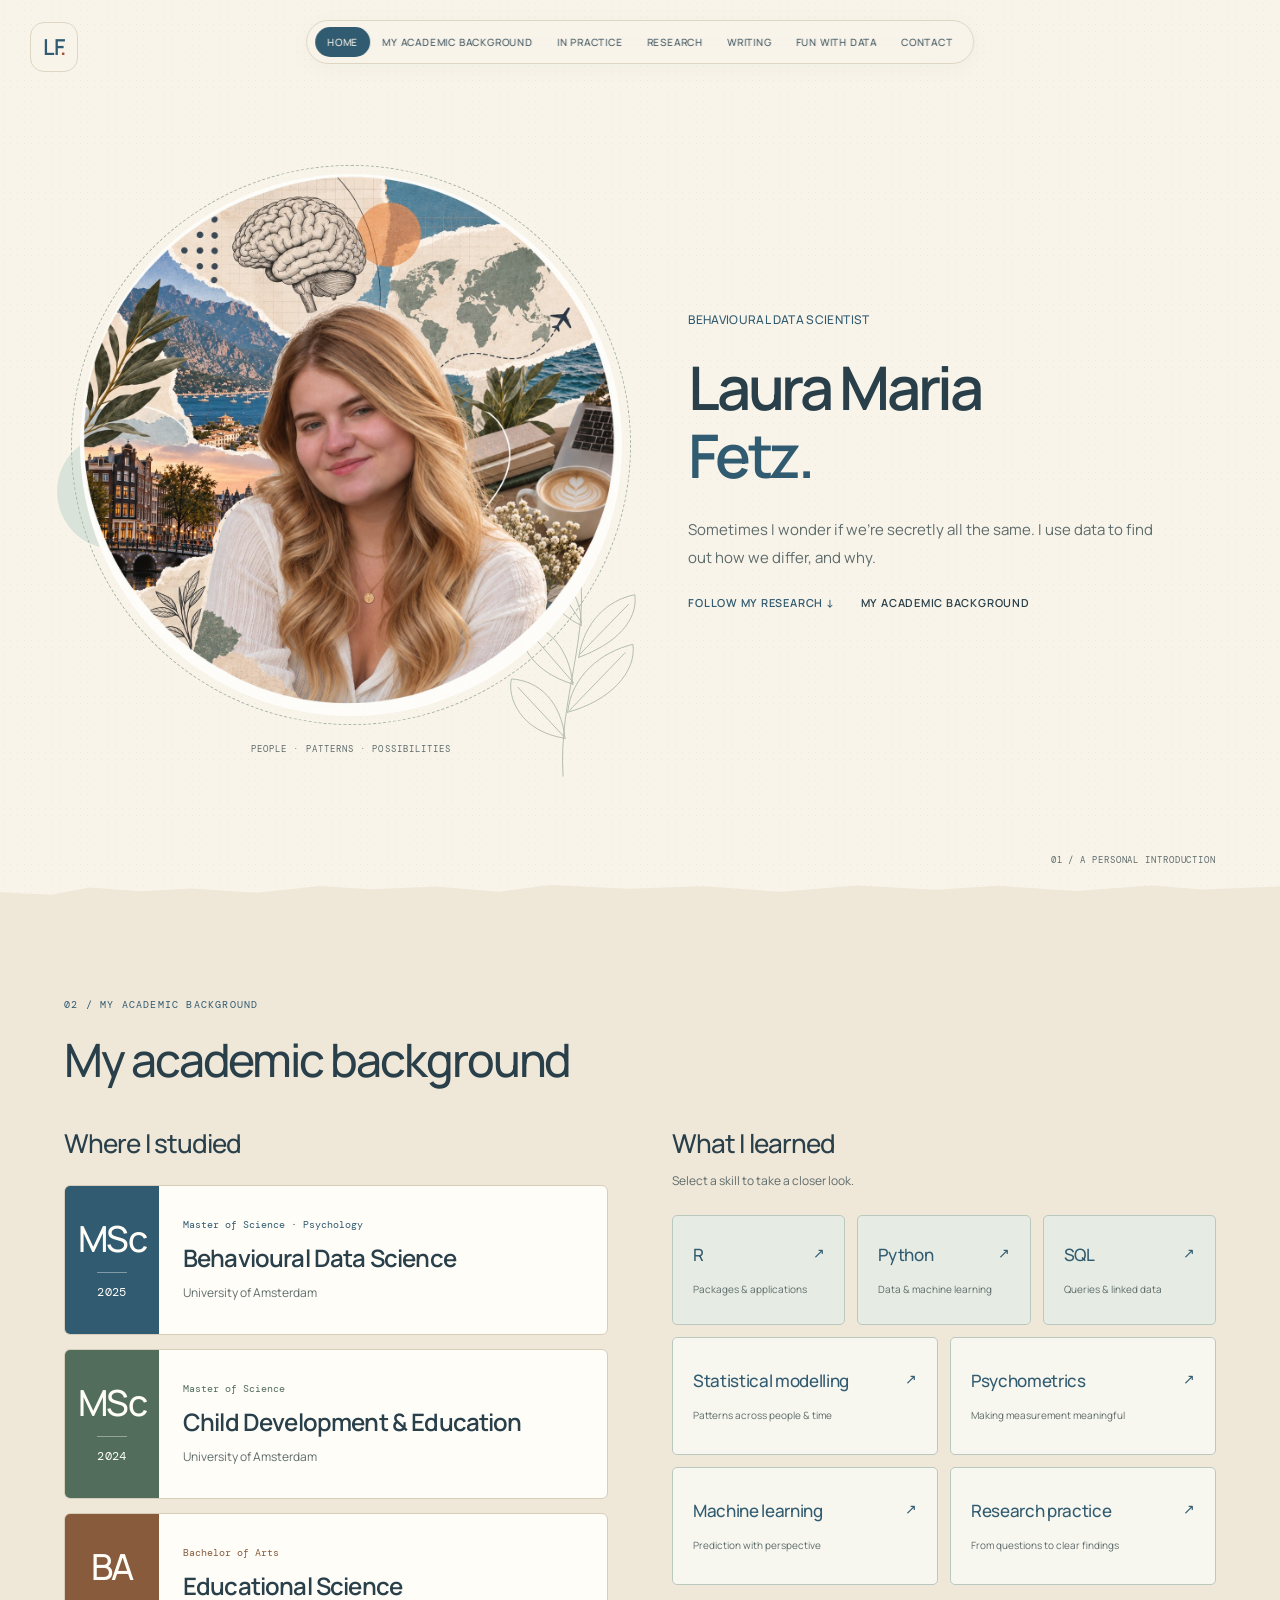
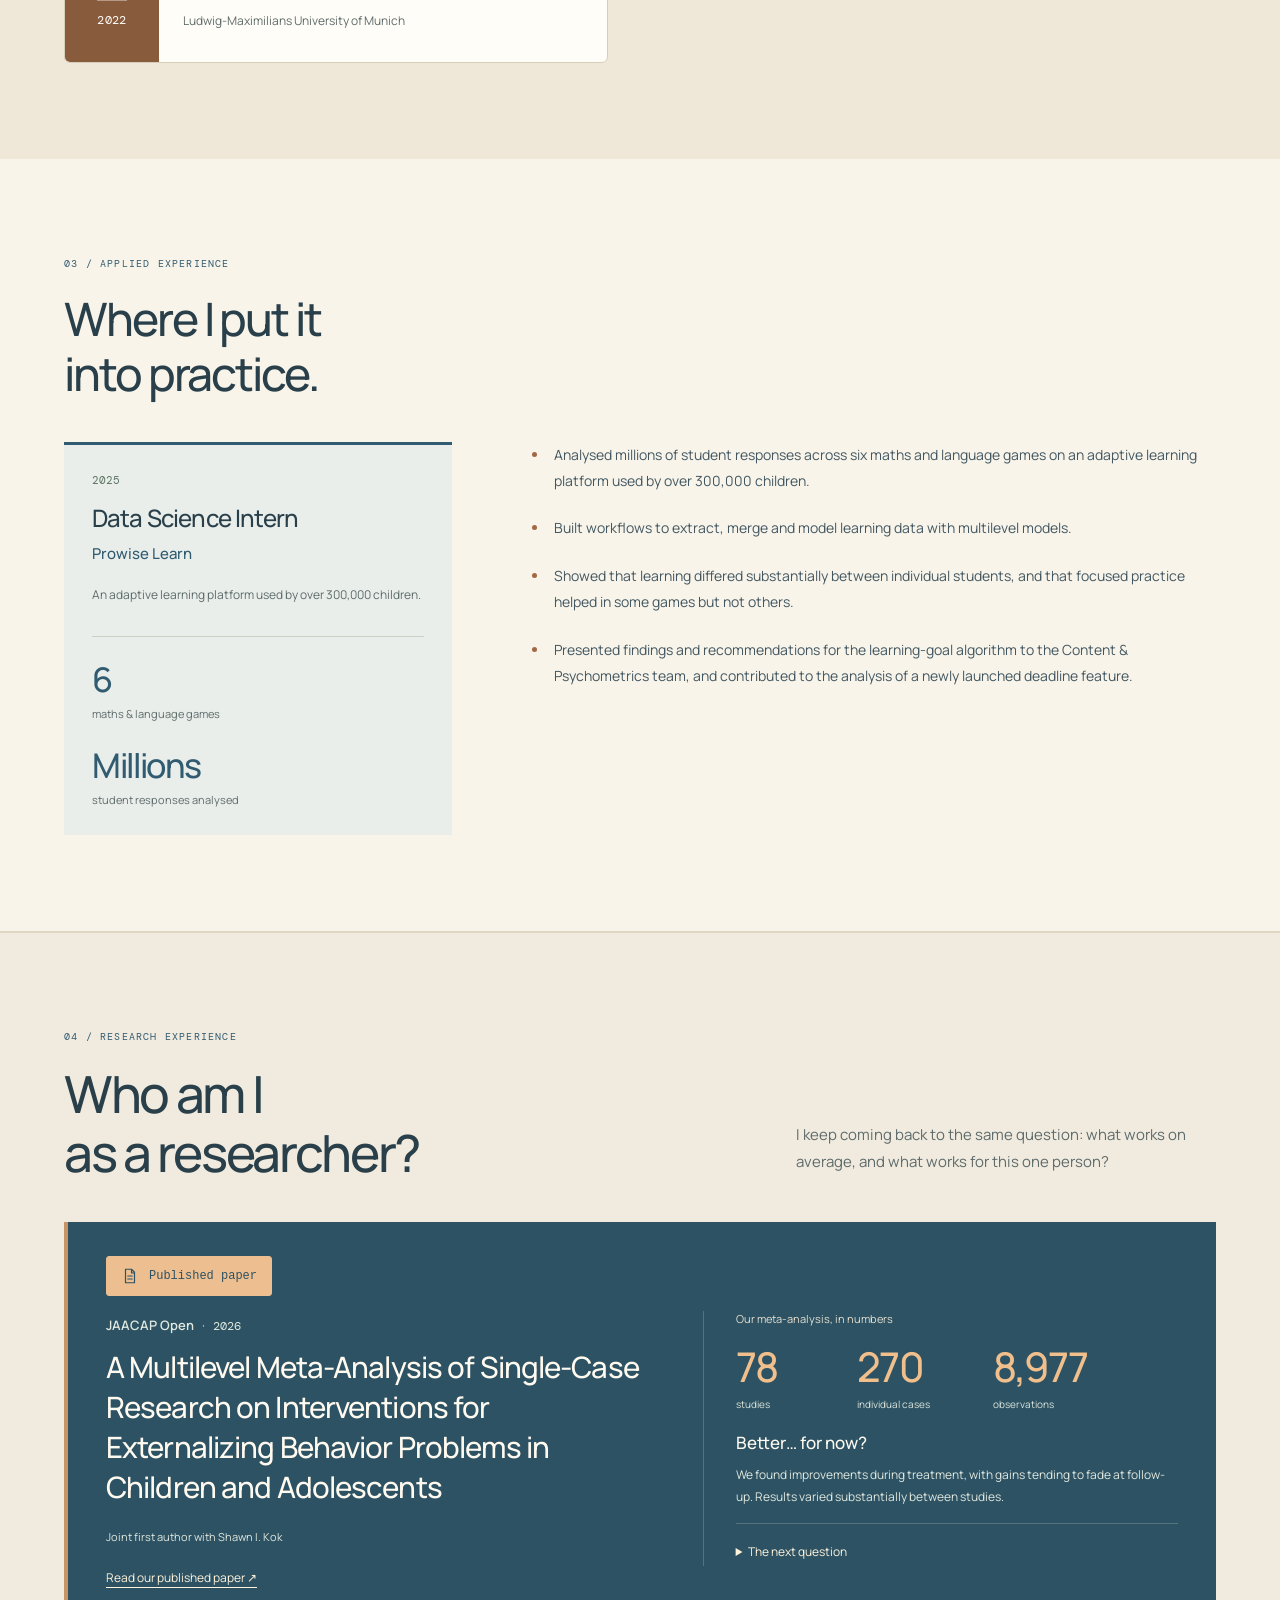
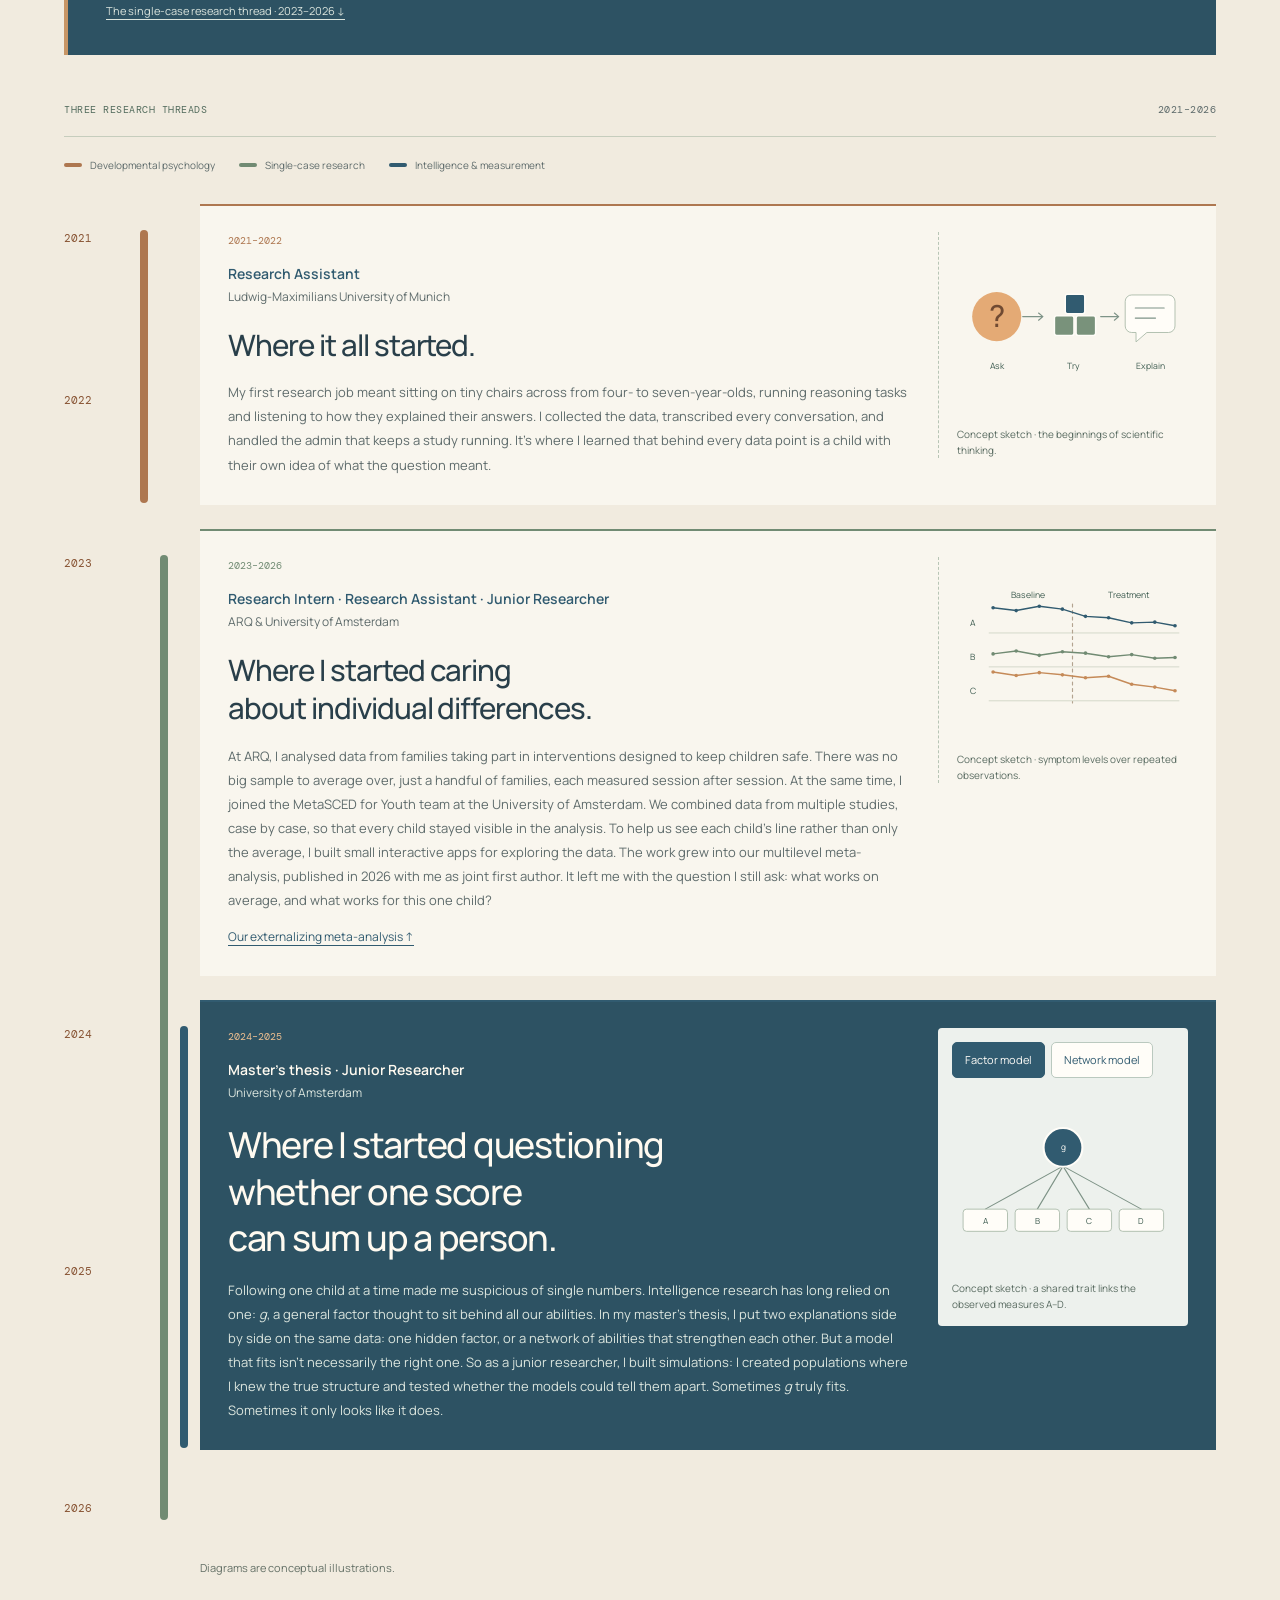
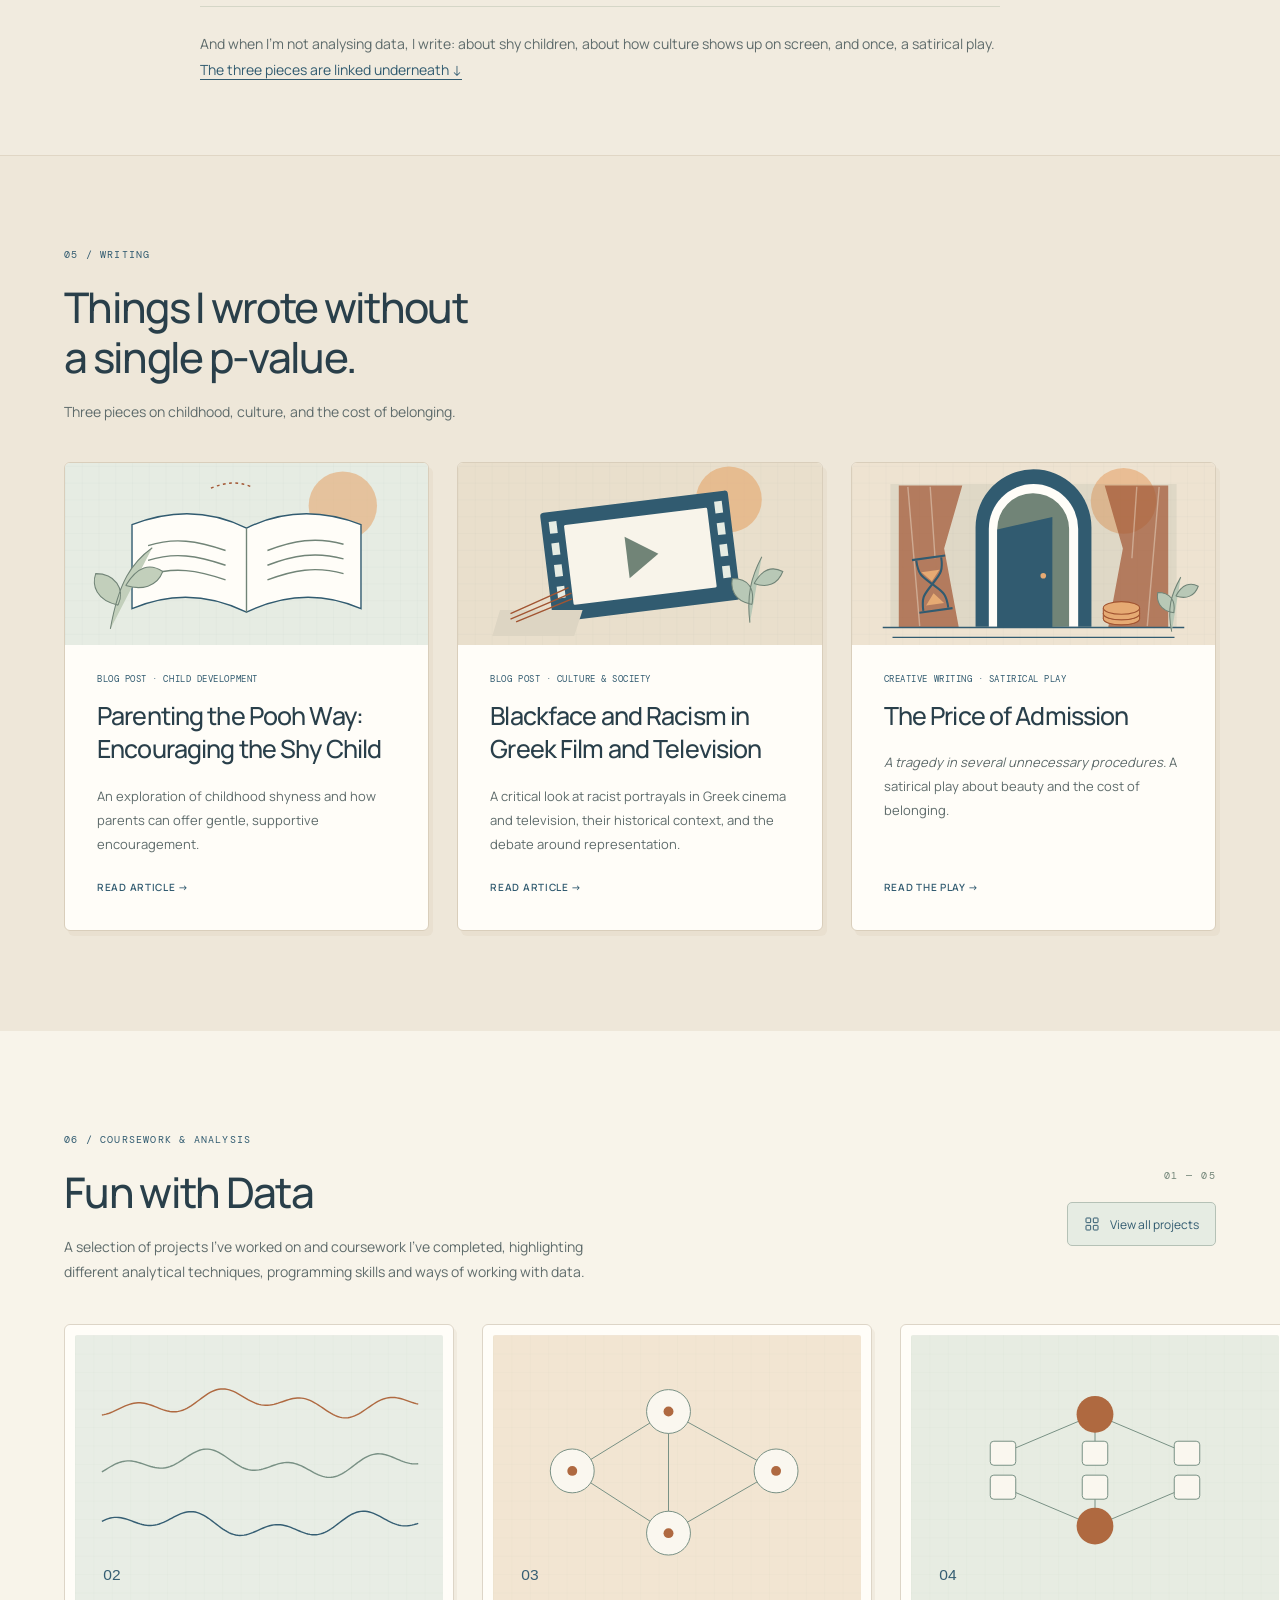
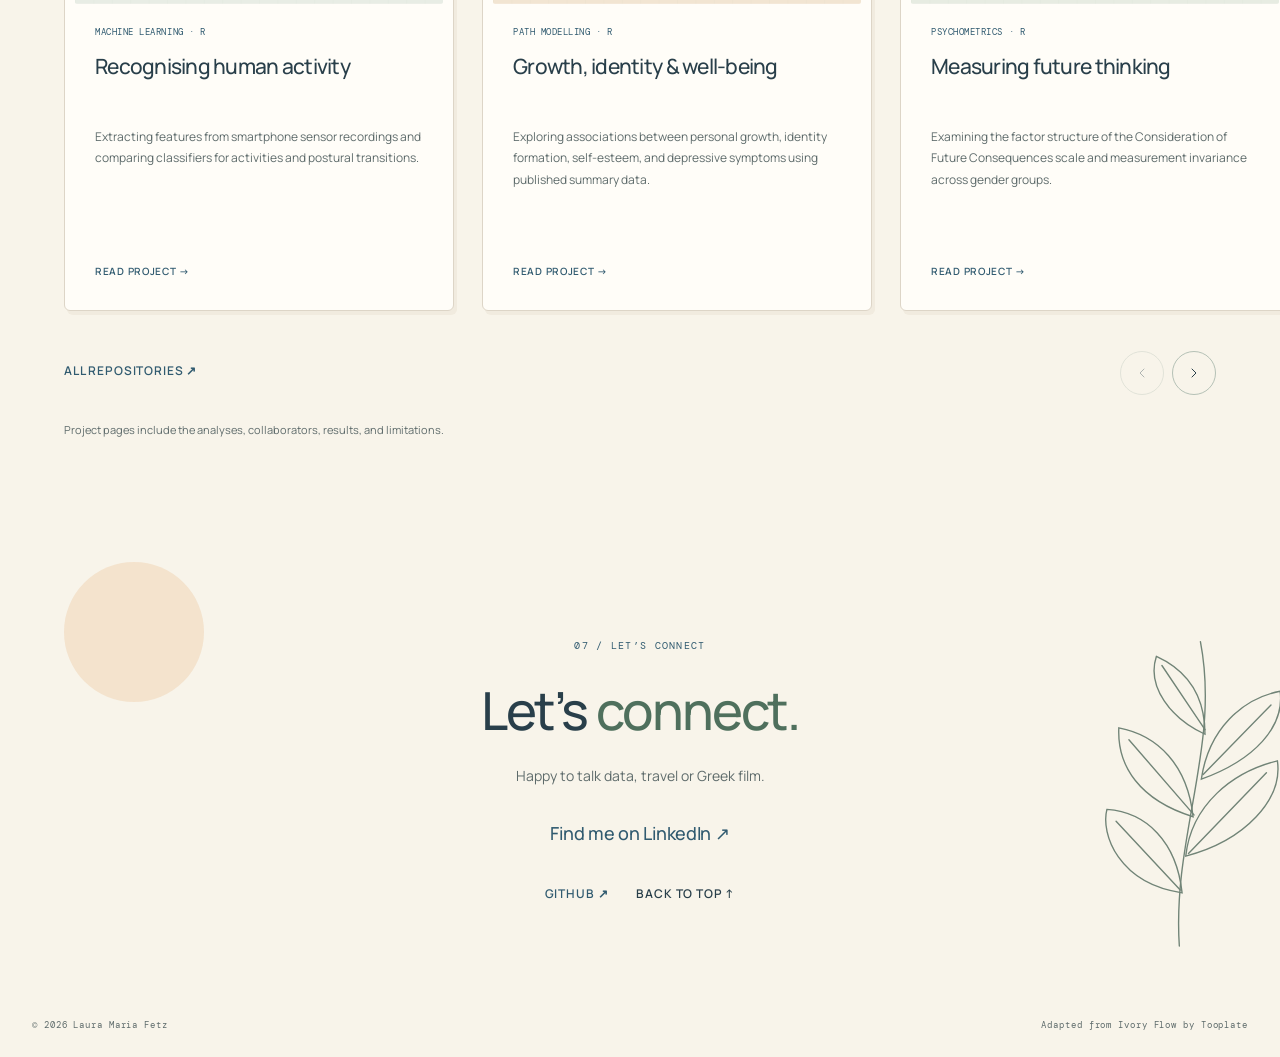
==== commit e3917fb9: "Include junior researcher role and personalise academic heading" ====
--- a/index.html
+++ b/index.html
@@ -24,9 +24,9 @@
 <body class="home-page">
 <a class="skip-link" href="#main">Skip to content</a>
 <a class="site-mark" href="#home" aria-label="Laura Maria Fetz, home">LF<span>.</span></a>
-<nav class="pill-nav" aria-label="Main navigation"><a href="#home">Home</a><a href="#about">Academic background</a><a href="#practice">In practice</a><a href="#experience">Research</a><a href="#writing">Writing</a><a href="#projects">Fun with Data</a><a href="#contact">Contact</a></nav>
+<nav class="pill-nav" aria-label="Main navigation"><a href="#home">Home</a><a href="#about">My academic background</a><a href="#practice">In practice</a><a href="#experience">Research</a><a href="#writing">Writing</a><a href="#projects">Fun with Data</a><a href="#contact">Contact</a></nav>
 <button class="hamburger" aria-label="Open navigation" aria-expanded="false" aria-controls="mobile-navigation" data-nav-breakpoint="1100"><span></span><span></span><span></span></button>
-<nav class="mobile-nav" id="mobile-navigation" aria-label="Mobile navigation" hidden><a href="#home">Home</a><a href="#about">Academic background</a><a href="#practice">In practice</a><a href="#experience">Research</a><a href="#writing">Writing</a><a href="#projects">Fun with Data</a><a href="#contact">Contact</a></nav>
+<nav class="mobile-nav" id="mobile-navigation" aria-label="Mobile navigation" hidden><a href="#home">Home</a><a href="#about">My academic background</a><a href="#practice">In practice</a><a href="#experience">Research</a><a href="#writing">Writing</a><a href="#projects">Fun with Data</a><a href="#contact">Contact</a></nav>
 <main id="main">
   <section class="canvas-section hero" id="home" aria-labelledby="home-title">
     <div class="hero-image portrait-stage">
@@ -39,13 +39,13 @@
       <p class="hero-eyebrow">Behavioural Data Scientist</p>
       <h1 class="hero-title" id="home-title">Laura Maria<br><span class="name-accent">Fetz.</span></h1>
       <p class="hero-desc">Sometimes I wonder if we're secretly all the same. I use data to find out how we differ, and why.</p>
-      <div class="hero-cta"><a href="#experience" class="cta-link">Follow my research <span aria-hidden="true">↓</span></a><a href="#about" class="cta-link cta-link--dark">Academic background</a></div>
+      <div class="hero-cta"><a href="#experience" class="cta-link">Follow my research <span aria-hidden="true">↓</span></a><a href="#about" class="cta-link cta-link--dark">My academic background</a></div>
     </div>
     <span class="section-index" aria-hidden="true">01 / A personal introduction</span>
   </section>
 
   <section class="canvas-section academic-section" id="about" aria-labelledby="academic-title">
-    <header class="chapter-heading"><p class="section-eyebrow">02 / Academic background</p><h2 id="academic-title">Academic background</h2></header>
+    <header class="chapter-heading"><p class="section-eyebrow">02 / My academic background</p><h2 id="academic-title">My academic background</h2></header>
     <div class="academic-columns">
       <div class="study-column"><h3>Where I studied</h3><div class="degree-stack">
         <article class="degree-card"><div class="degree-mark"><span aria-hidden="true">MSc</span><time datetime="2025">2025</time></div><div class="degree-copy"><p class="degree-level">Master of Science · Psychology</p><h4>Behavioural Data Science</h4><p class="degree-university">University of Amsterdam</p></div></article>
@@ -109,7 +109,7 @@
         <figure class="research-art development-art"><svg viewBox="0 0 320 180" role="img" aria-labelledby="development-graphic-title"><title id="development-graphic-title">Conceptual illustration of asking questions, trying ideas, and explaining</title><path class="diagram-line" d="M91 77h28m-6-5 6 5-6 5m86-5h25m-6-5 6 5-6 5"/><circle class="wonder-disc" cx="55" cy="77" r="34"/><text class="wonder-mark" x="55" y="91">?</text><g class="development-blocks"><rect x="135" y="76" width="27" height="27" rx="3"/><rect x="165" y="76" width="27" height="27" rx="3"/><rect x="150" y="46" width="27" height="27" rx="3"/></g><path class="explain-bubble" d="M242 47h51a9 9 0 0 1 9 9v34a9 9 0 0 1-9 9h-30l-15 13V99h-6a9 9 0 0 1-9-9V56a9 9 0 0 1 9-9Z"/><path class="diagram-line" d="M247 65h40m-40 14h28"/><g class="diagram-label"><text x="55" y="149">Ask</text><text x="162" y="149">Try</text><text x="268" y="149">Explain</text></g></svg><figcaption>Concept sketch · the beginnings of scientific thinking.</figcaption></figure>
       </article>
       <article class="research-story research-thread thread-sced" id="research-sced" aria-labelledby="research-change-title">
-        <div class="research-story-copy"><p class="thread-period">2023–2026</p><header class="research-story-meta"><p>Research Intern · Research Assistant<span class="research-affiliation">ARQ &amp; University of Amsterdam</span></p></header><h3 id="research-change-title">Where I started caring about individual differences.</h3><p class="research-contribution">At ARQ, I analysed data from families taking part in interventions designed to keep children safe. There was no big sample to average over, just a handful of families, each measured session after session. At the same time, I joined the MetaSCED for Youth team at the University of Amsterdam. We combined data from multiple studies, case by case, so that every child stayed visible in the analysis. To help us see each child’s line rather than only the average, I built small interactive apps for exploring the data. The work grew into our multilevel meta-analysis, published in 2026 with me as joint first author. It left me with the question I still ask: what works on average, and what works for this one child?</p><a class="research-inline-link" href="#research-publication">Our externalizing meta-analysis <span aria-hidden="true">↑</span></a></div>
+        <div class="research-story-copy"><p class="thread-period">2023–2026</p><header class="research-story-meta"><p>Research Intern · Research Assistant · Junior Researcher<span class="research-affiliation">ARQ &amp; University of Amsterdam</span></p></header><h3 id="research-change-title">Where I started caring about individual differences.</h3><p class="research-contribution">At ARQ, I analysed data from families taking part in interventions designed to keep children safe. There was no big sample to average over, just a handful of families, each measured session after session. At the same time, I joined the MetaSCED for Youth team at the University of Amsterdam. We combined data from multiple studies, case by case, so that every child stayed visible in the analysis. To help us see each child’s line rather than only the average, I built small interactive apps for exploring the data. The work grew into our multilevel meta-analysis, published in 2026 with me as joint first author. It left me with the question I still ask: what works on average, and what works for this one child?</p><a class="research-inline-link" href="#research-publication">Our externalizing meta-analysis <span aria-hidden="true">↑</span></a></div>
         <figure class="research-art sced-art">
             <svg viewBox="0 0 320 180" role="img" aria-labelledby="sced-graphic-title"><title id="sced-graphic-title">Conceptual illustration of three symptom trajectories decreasing during treatment</title><g class="diagram-label"><text x="99" y="16">Baseline</text><text x="237" y="16">Treatment</text><text x="22" y="55">A</text><text x="22" y="102">B</text><text x="22" y="149">C</text></g><path class="sced-guide" d="M44 65h264M44 112h264M44 159h264"/><path class="diagram-line diagram-dashed" d="M160 25v137"/><g fill="#315b70"><path class="sced-trajectory" stroke="#315b70" d="M50 30 L82 34 L114 28 L146 32 L178 42 L210 44 L242 51 L274 50 L302 55"/><circle cx="50" cy="30" r="2.5"/><circle cx="82" cy="34" r="2.5"/><circle cx="114" cy="28" r="2.5"/><circle cx="146" cy="32" r="2.5"/><circle cx="178" cy="42" r="2.5"/><circle cx="210" cy="44" r="2.5"/><circle cx="242" cy="51" r="2.5"/><circle cx="274" cy="50" r="2.5"/><circle cx="302" cy="55" r="2.5"/></g><g fill="#718b73"><path class="sced-trajectory" stroke="#718b73" d="M50 94 L82 90 L114 96 L146 91 L178 93 L210 98 L242 95 L274 100 L302 99"/><circle cx="50" cy="94" r="2.5"/><circle cx="82" cy="90" r="2.5"/><circle cx="114" cy="96" r="2.5"/><circle cx="146" cy="91" r="2.5"/><circle cx="178" cy="93" r="2.5"/><circle cx="210" cy="98" r="2.5"/><circle cx="242" cy="95" r="2.5"/><circle cx="274" cy="100" r="2.5"/><circle cx="302" cy="99" r="2.5"/></g><g fill="#c58a58"><path class="sced-trajectory" stroke="#c58a58" d="M50 119 L82 124 L114 120 L146 123 L178 127 L210 125 L242 136 L274 140 L302 145"/><circle cx="50" cy="119" r="2.5"/><circle cx="82" cy="124" r="2.5"/><circle cx="114" cy="120" r="2.5"/><circle cx="146" cy="123" r="2.5"/><circle cx="178" cy="127" r="2.5"/><circle cx="210" cy="125" r="2.5"/><circle cx="242" cy="136" r="2.5"/><circle cx="274" cy="140" r="2.5"/><circle cx="302" cy="145" r="2.5"/></g></svg>
             <figcaption>Concept sketch · symptom levels over repeated observations.</figcaption>
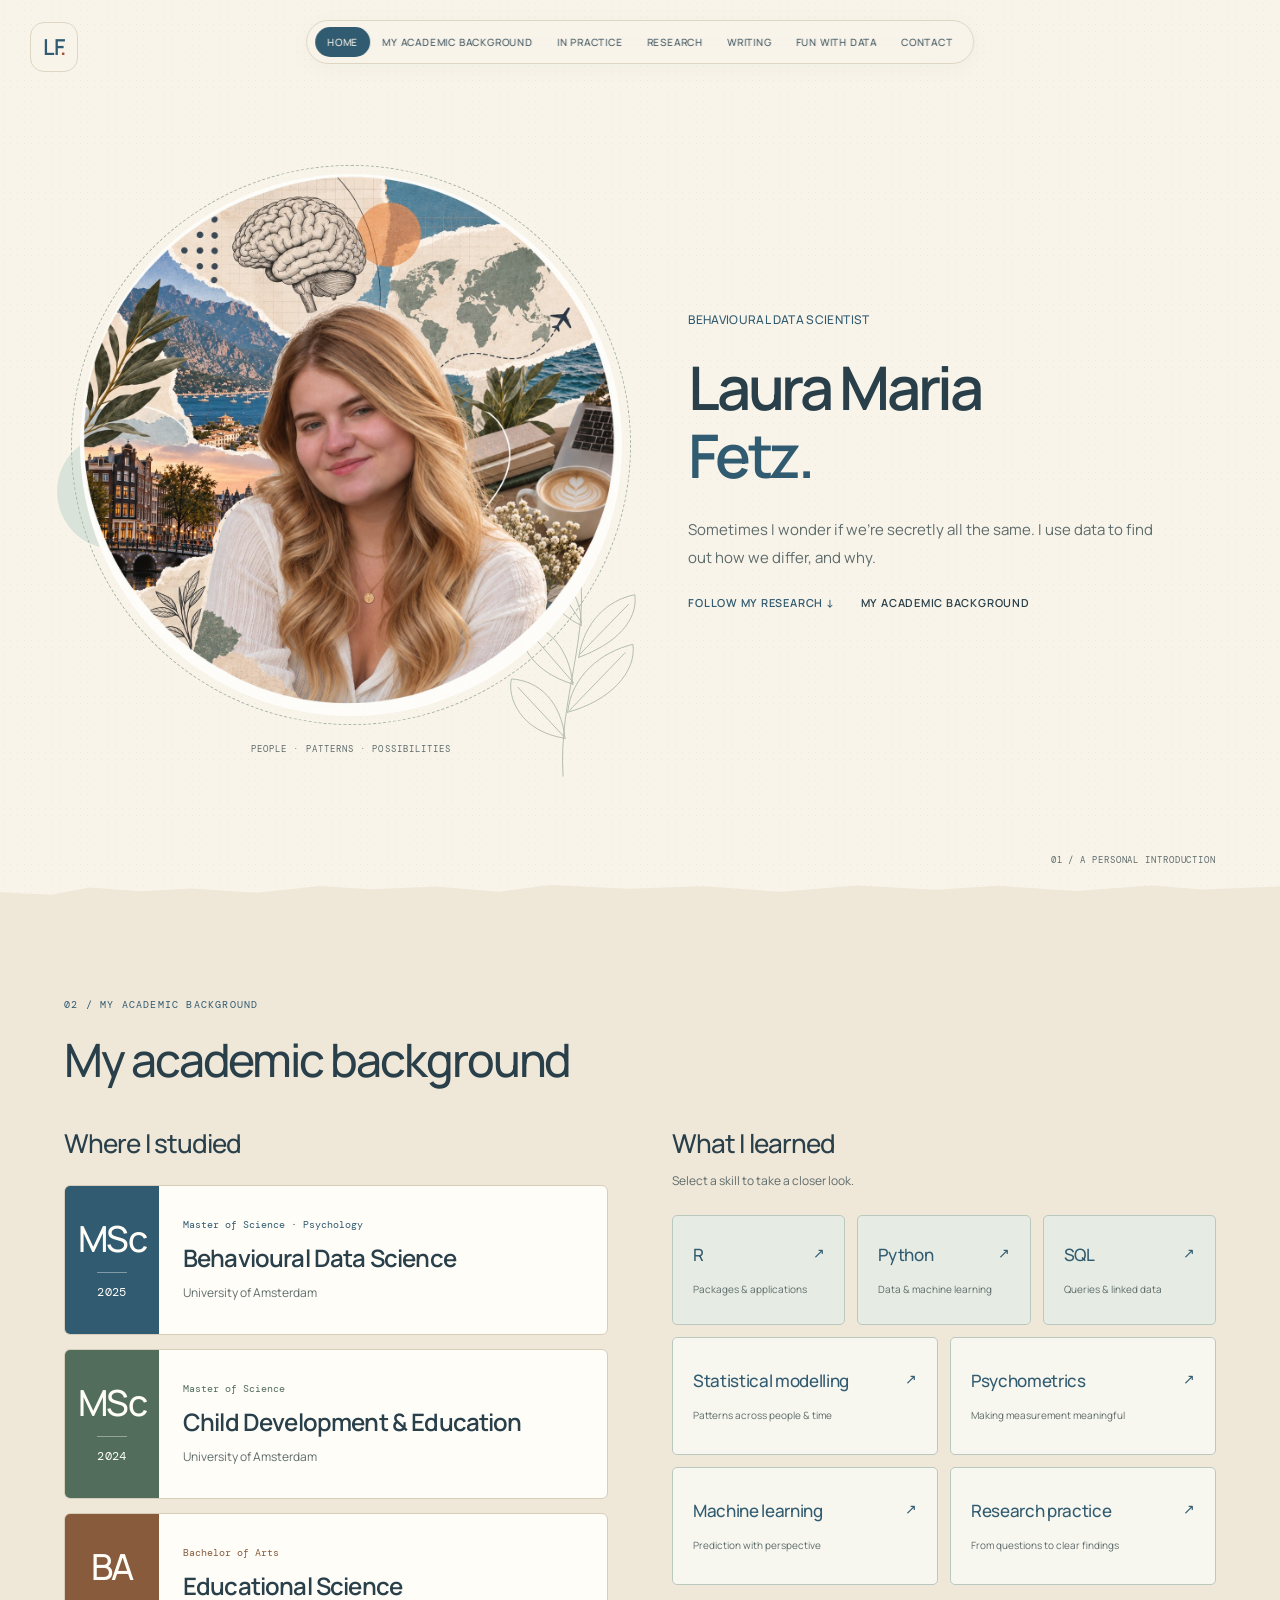
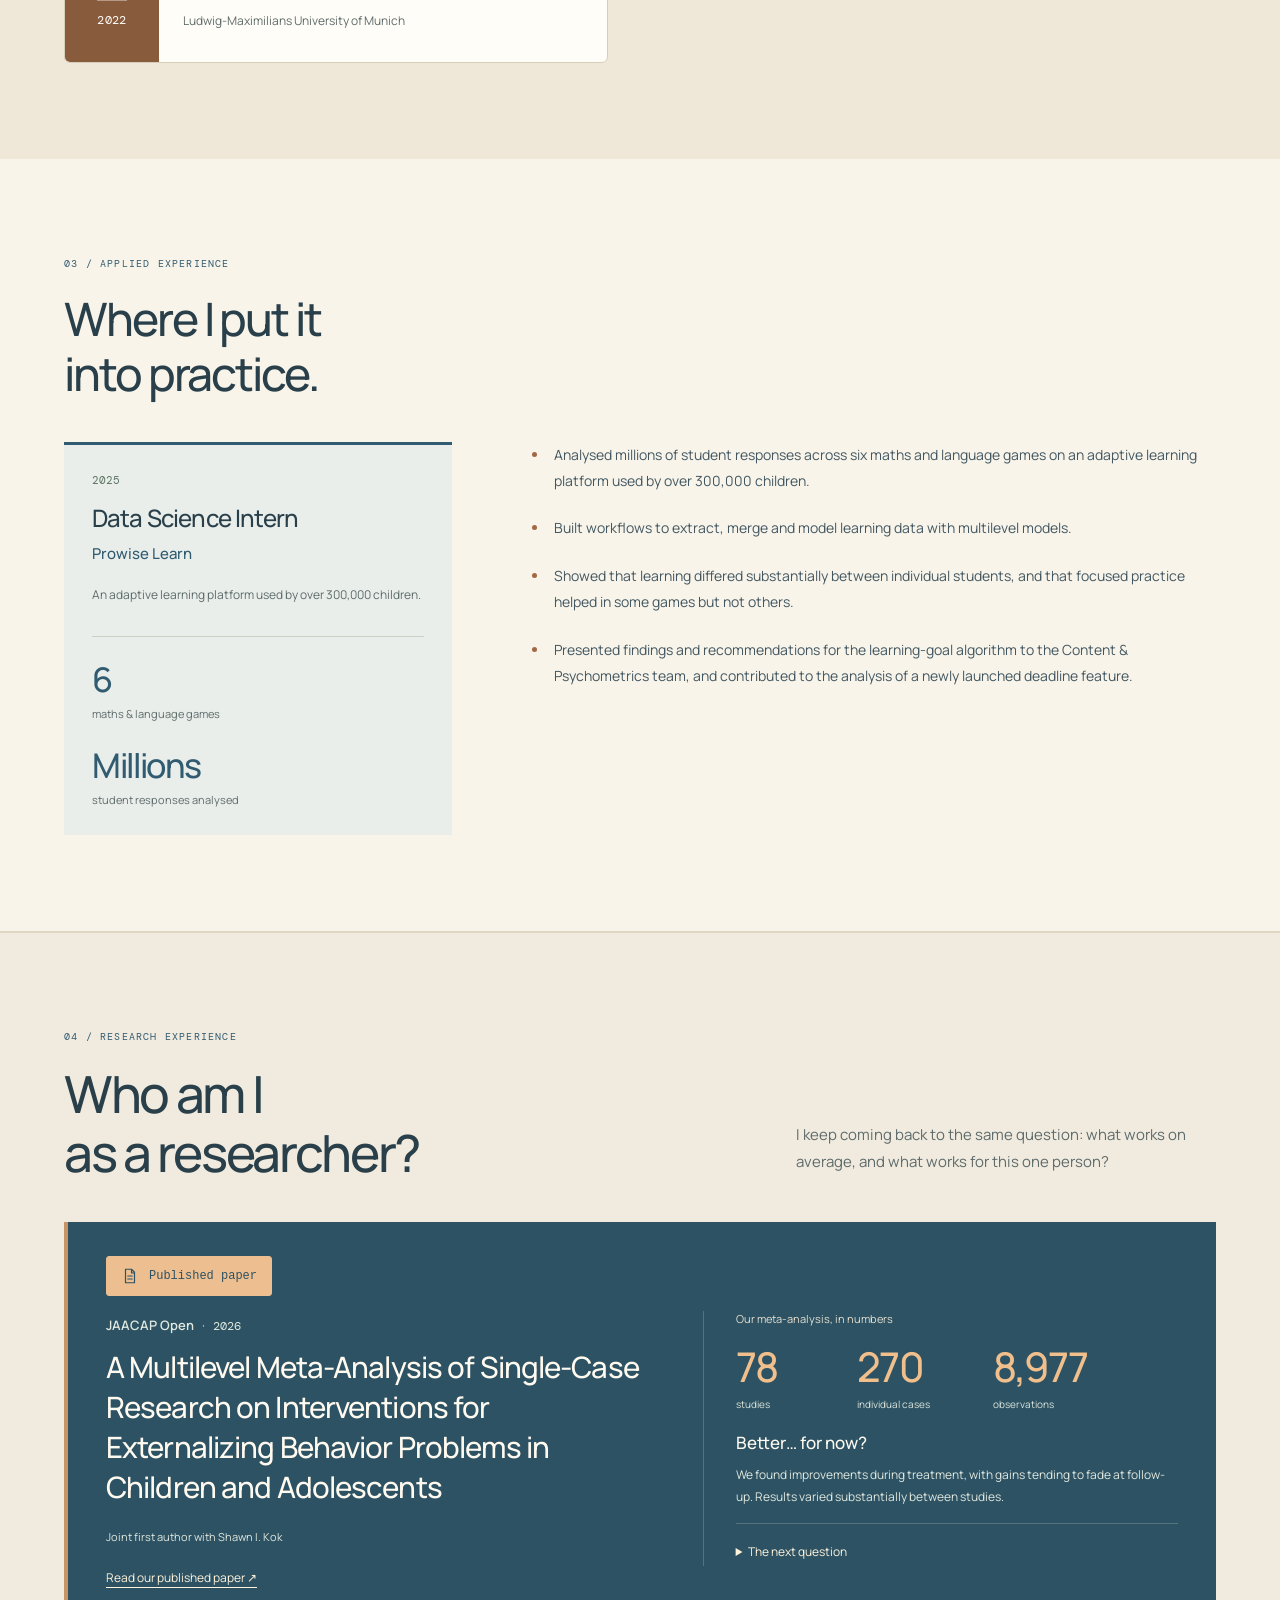
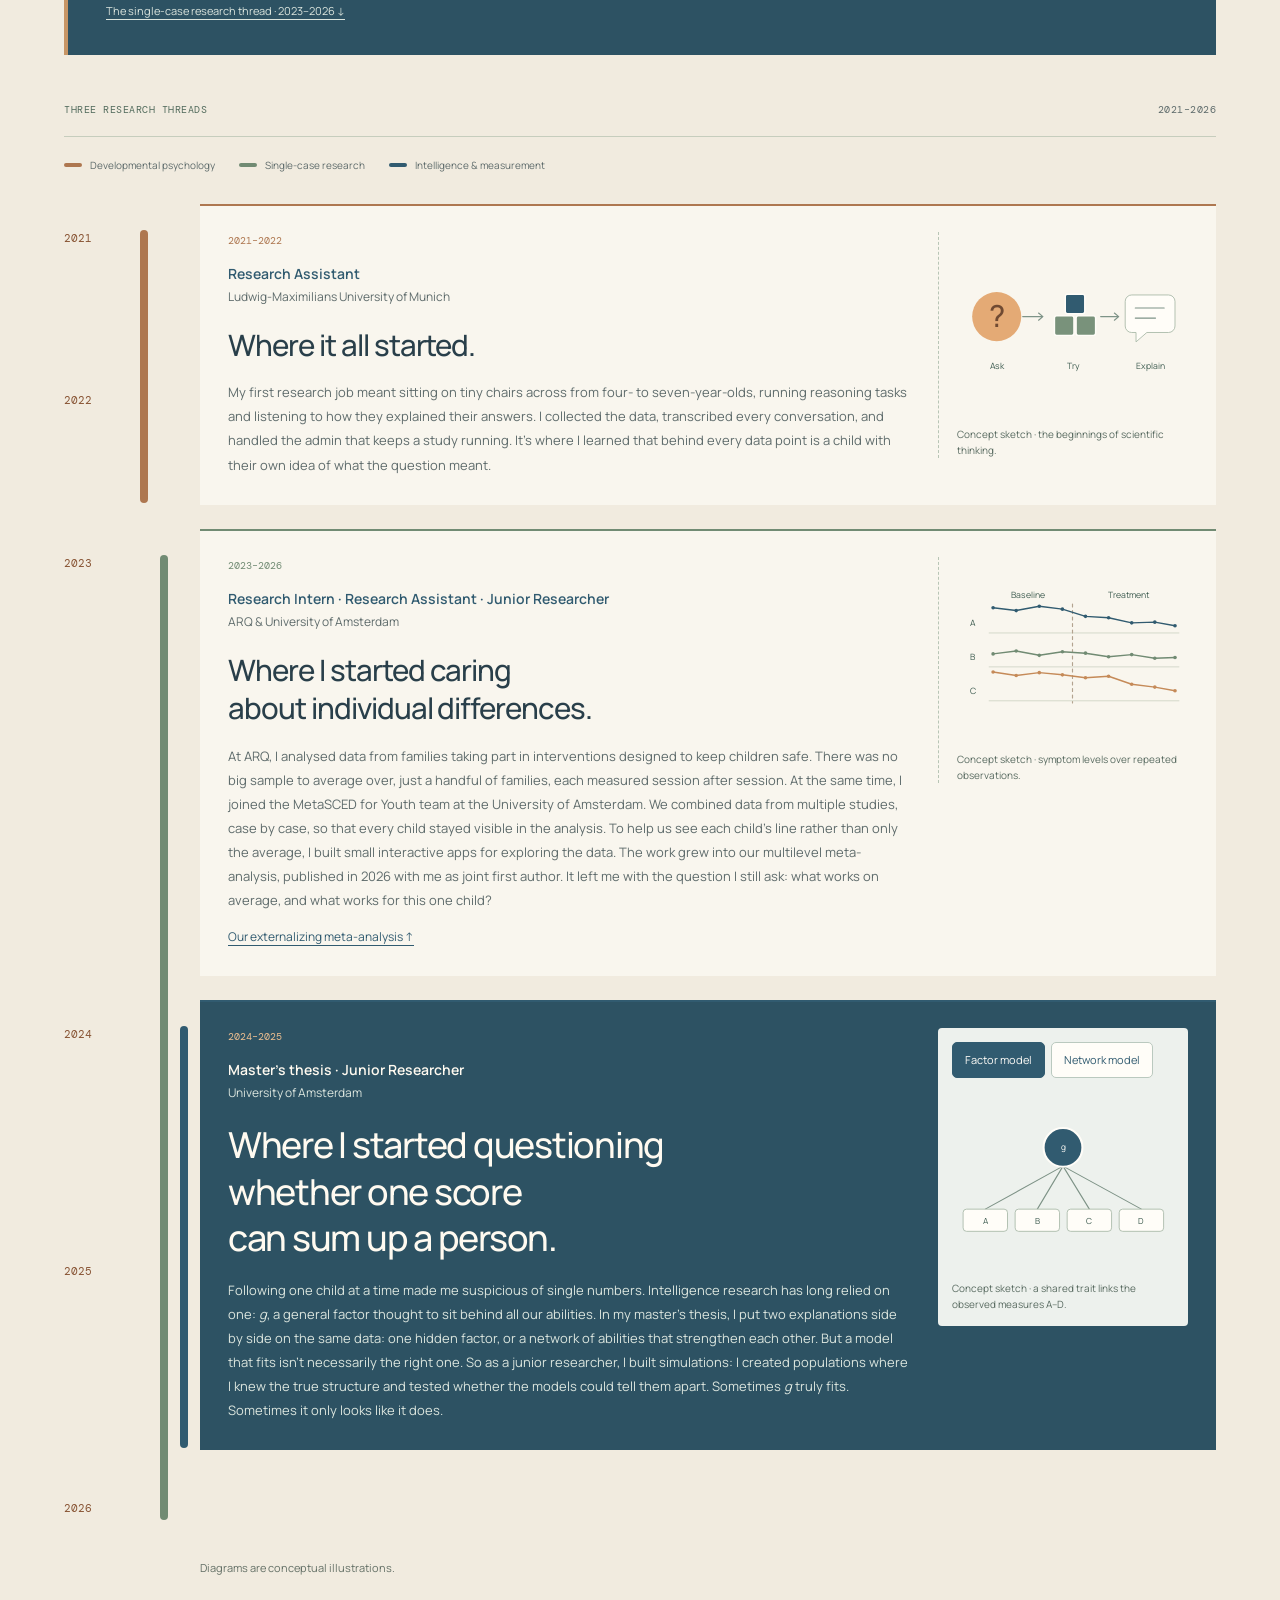
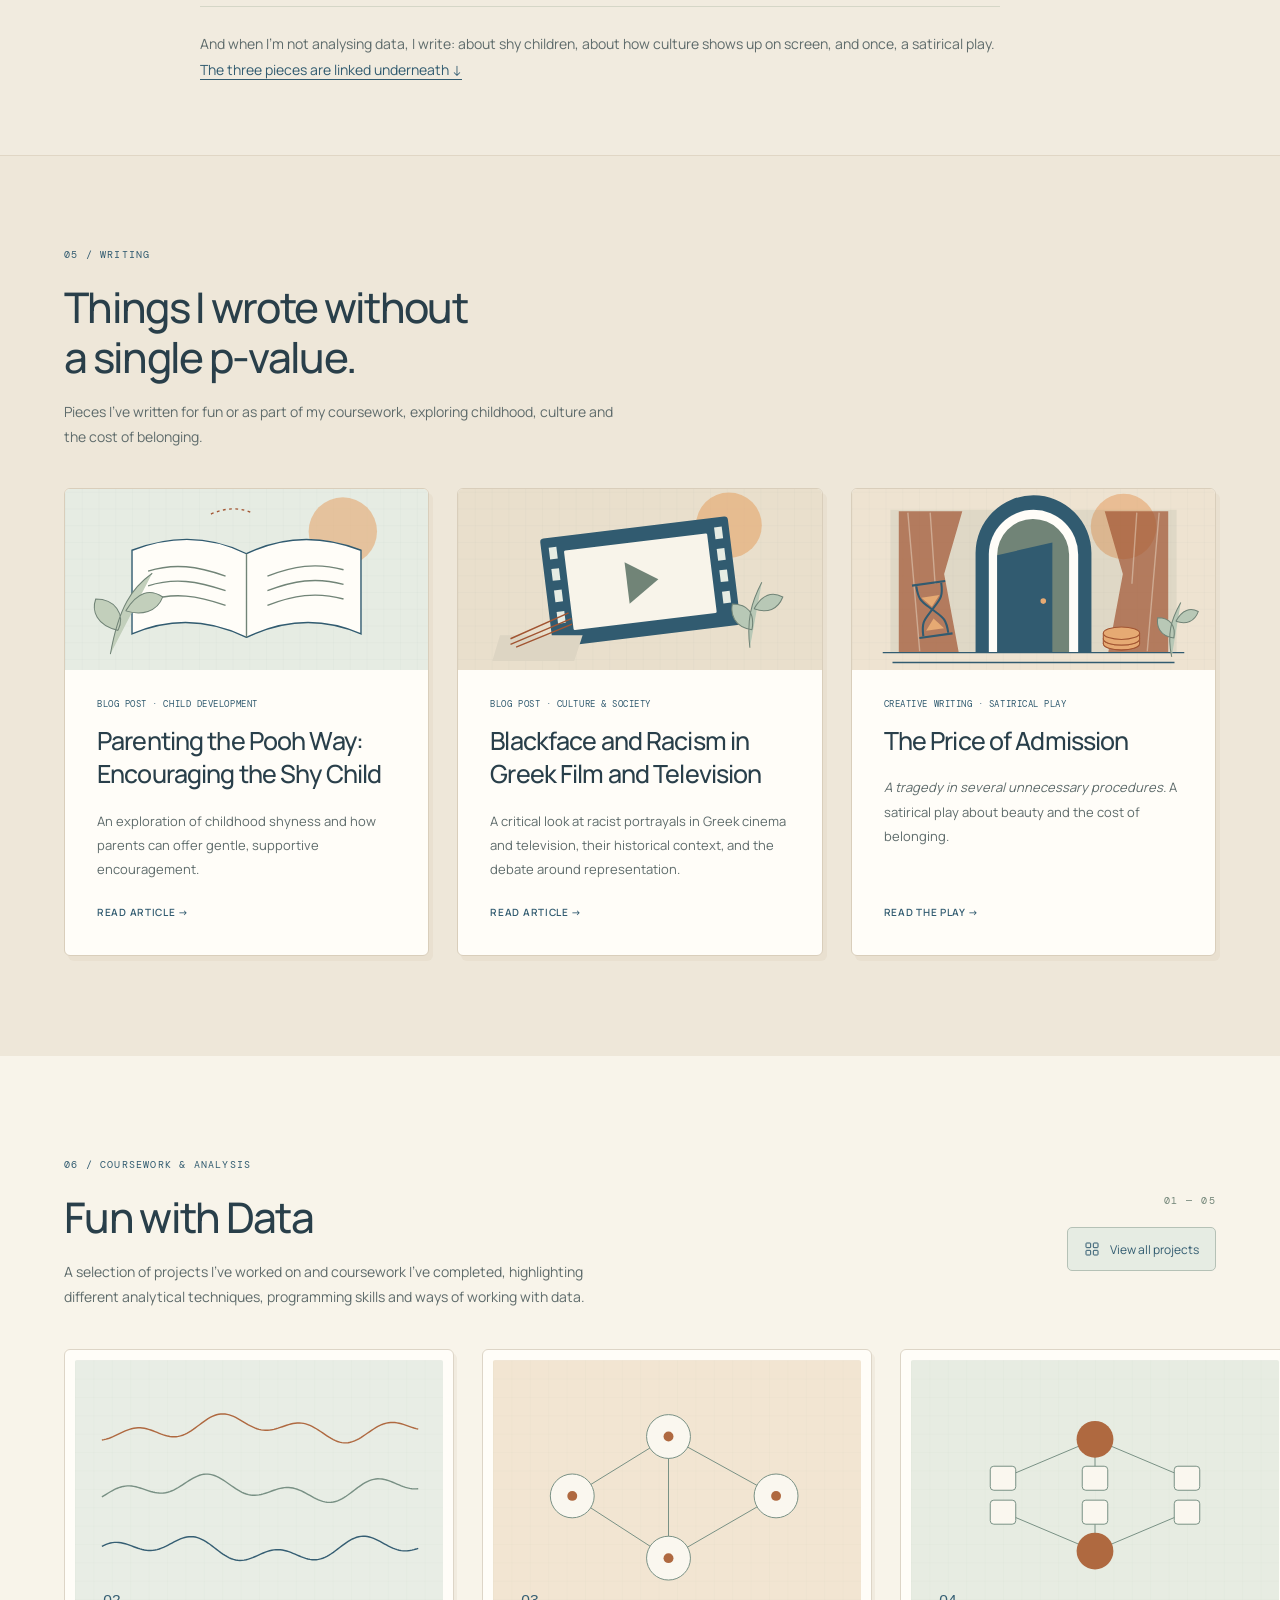
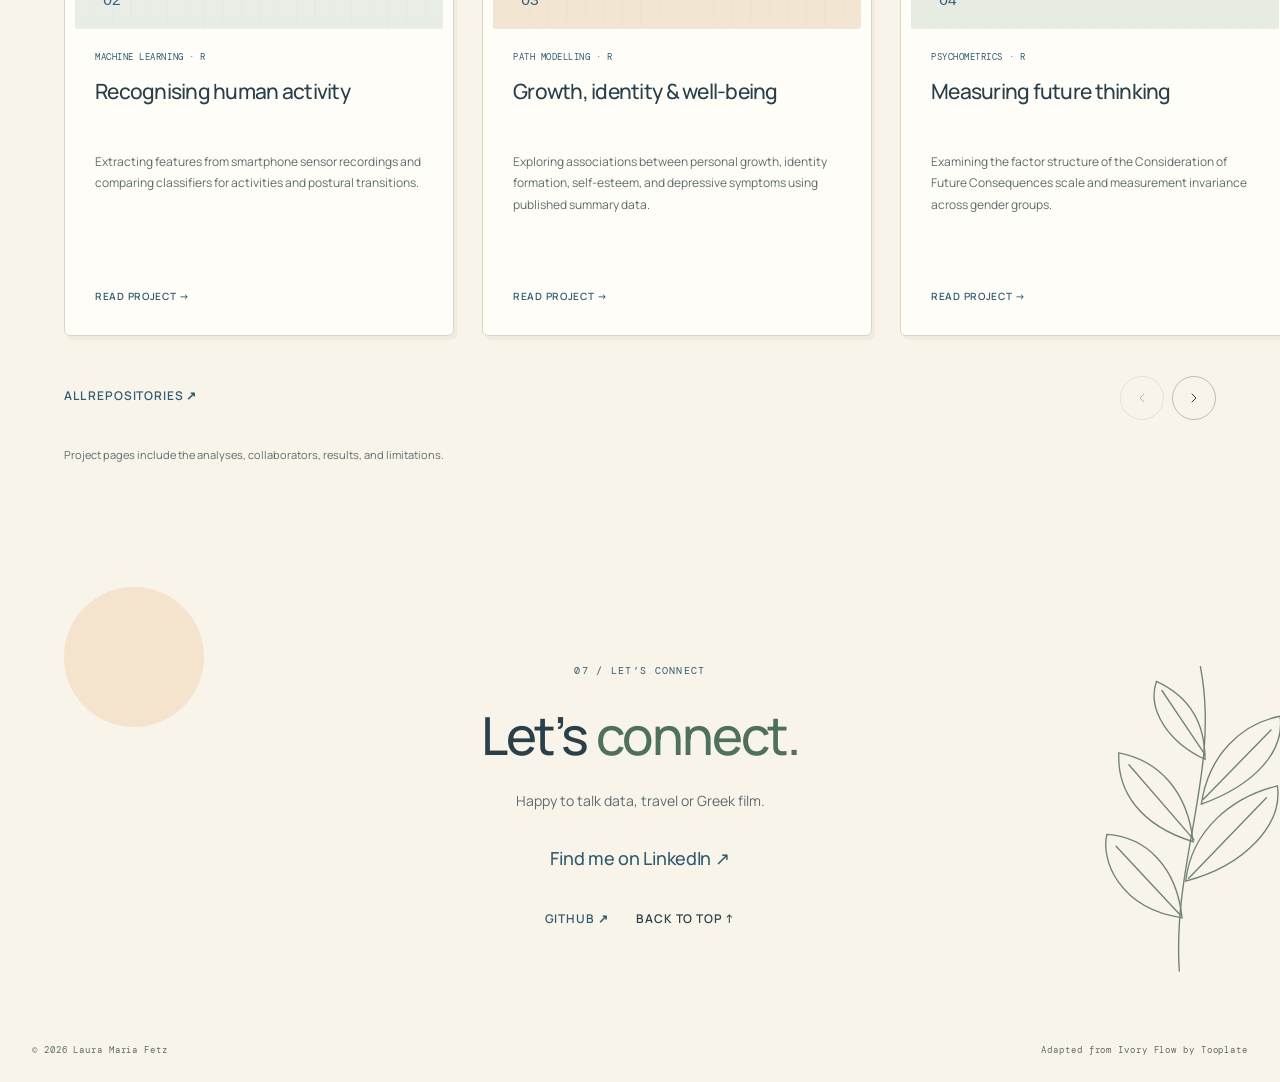
==== commit 37db57cf: "Explain writing examples include personal and coursework projects" ====
--- a/index.html
+++ b/index.html
@@ -128,7 +128,7 @@
     <p class="research-writing-note">And when I'm not analysing data, I write: about shy children, about how culture shows up on screen, and once, a satirical play. <a href="#writing">The three pieces are linked underneath <span aria-hidden="true">↓</span></a></p>
   </section>
 
-  <section class="canvas-section writing-section" id="writing" aria-labelledby="writing-title"><div class="writing-heading"><p class="section-eyebrow">05 / Writing</p><h2 id="writing-title">Things I wrote without<br>a single p-value.</h2><p class="section-intro">Three pieces on childhood, culture, and the cost of belonging.</p></div><div class="writing-grid"><article class="writing-card"><a class="writing-card-visual" href="writing/parenting-the-pooh-way/" aria-label="Read Parenting the Pooh Way: Encouraging the Shy Child"><img src="images/writing-development.svg" alt="" width="520" height="300" loading="lazy"></a><div class="writing-card-copy"><p class="project-type">Blog post · Child development</p><h3><a href="writing/parenting-the-pooh-way/">Parenting the Pooh Way: Encouraging the Shy Child</a></h3><p>An exploration of childhood shyness and how parents can offer gentle, supportive encouragement.</p><a class="cta-link" href="writing/parenting-the-pooh-way/">Read article <span aria-hidden="true">→</span></a></div></article><article class="writing-card"><a class="writing-card-visual" href="writing/blackface-and-racism-in-greek-film-and-television/" aria-label="Read Blackface and Racism in Greek Film and Television"><img src="images/writing-culture.svg" alt="" width="520" height="300" loading="lazy"></a><div class="writing-card-copy"><p class="project-type">Blog post · Culture &amp; society</p><h3><a href="writing/blackface-and-racism-in-greek-film-and-television/">Blackface and Racism in Greek Film and Television</a></h3><p>A critical look at racist portrayals in Greek cinema and television, their historical context, and the debate around representation.</p><a class="cta-link" href="writing/blackface-and-racism-in-greek-film-and-television/">Read article <span aria-hidden="true">→</span></a></div></article><article class="writing-card"><a class="writing-card-visual" href="writing/the-price-of-admission/" aria-label="Read The Price of Admission"><img src="images/writing-admission.svg" alt="" width="520" height="300" loading="lazy"></a><div class="writing-card-copy"><p class="project-type">Creative writing · Satirical play</p><h3><a href="writing/the-price-of-admission/">The Price of Admission</a></h3><p><em>A tragedy in several unnecessary procedures.</em> A satirical play about beauty and the cost of belonging.</p><a class="cta-link" href="writing/the-price-of-admission/">Read the play <span aria-hidden="true">→</span></a></div></article></div></section>
+  <section class="canvas-section writing-section" id="writing" aria-labelledby="writing-title"><div class="writing-heading"><p class="section-eyebrow">05 / Writing</p><h2 id="writing-title">Things I wrote without<br>a single p-value.</h2><p class="section-intro">Pieces I’ve written for fun or as part of my coursework, exploring childhood, culture and the cost of belonging.</p></div><div class="writing-grid"><article class="writing-card"><a class="writing-card-visual" href="writing/parenting-the-pooh-way/" aria-label="Read Parenting the Pooh Way: Encouraging the Shy Child"><img src="images/writing-development.svg" alt="" width="520" height="300" loading="lazy"></a><div class="writing-card-copy"><p class="project-type">Blog post · Child development</p><h3><a href="writing/parenting-the-pooh-way/">Parenting the Pooh Way: Encouraging the Shy Child</a></h3><p>An exploration of childhood shyness and how parents can offer gentle, supportive encouragement.</p><a class="cta-link" href="writing/parenting-the-pooh-way/">Read article <span aria-hidden="true">→</span></a></div></article><article class="writing-card"><a class="writing-card-visual" href="writing/blackface-and-racism-in-greek-film-and-television/" aria-label="Read Blackface and Racism in Greek Film and Television"><img src="images/writing-culture.svg" alt="" width="520" height="300" loading="lazy"></a><div class="writing-card-copy"><p class="project-type">Blog post · Culture &amp; society</p><h3><a href="writing/blackface-and-racism-in-greek-film-and-television/">Blackface and Racism in Greek Film and Television</a></h3><p>A critical look at racist portrayals in Greek cinema and television, their historical context, and the debate around representation.</p><a class="cta-link" href="writing/blackface-and-racism-in-greek-film-and-television/">Read article <span aria-hidden="true">→</span></a></div></article><article class="writing-card"><a class="writing-card-visual" href="writing/the-price-of-admission/" aria-label="Read The Price of Admission"><img src="images/writing-admission.svg" alt="" width="520" height="300" loading="lazy"></a><div class="writing-card-copy"><p class="project-type">Creative writing · Satirical play</p><h3><a href="writing/the-price-of-admission/">The Price of Admission</a></h3><p><em>A tragedy in several unnecessary procedures.</em> A satirical play about beauty and the cost of belonging.</p><a class="cta-link" href="writing/the-price-of-admission/">Read the play <span aria-hidden="true">→</span></a></div></article></div></section>
 
   <section class="canvas-section lookbook projects-section" id="projects" aria-labelledby="projects-title">
     <div class="lookbook-header"><div><p class="section-eyebrow">06 / Coursework &amp; analysis</p><h2 class="lookbook-title" id="projects-title">Fun with Data</h2><p class="section-intro">A selection of projects I’ve worked on and coursework I’ve completed, highlighting different analytical techniques, programming skills and ways of working with data.</p></div><div class="project-view-controls"><span class="lookbook-count">01 — 05</span><button class="project-view-button" id="project-view-toggle" type="button" aria-expanded="false" aria-controls="project-track" hidden><svg viewBox="0 0 24 24" aria-hidden="true"><rect x="3" y="3" width="7" height="7" rx="1"/><rect x="14" y="3" width="7" height="7" rx="1"/><rect x="3" y="14" width="7" height="7" rx="1"/><rect x="14" y="14" width="7" height="7" rx="1"/></svg><span>View all projects</span></button></div></div>
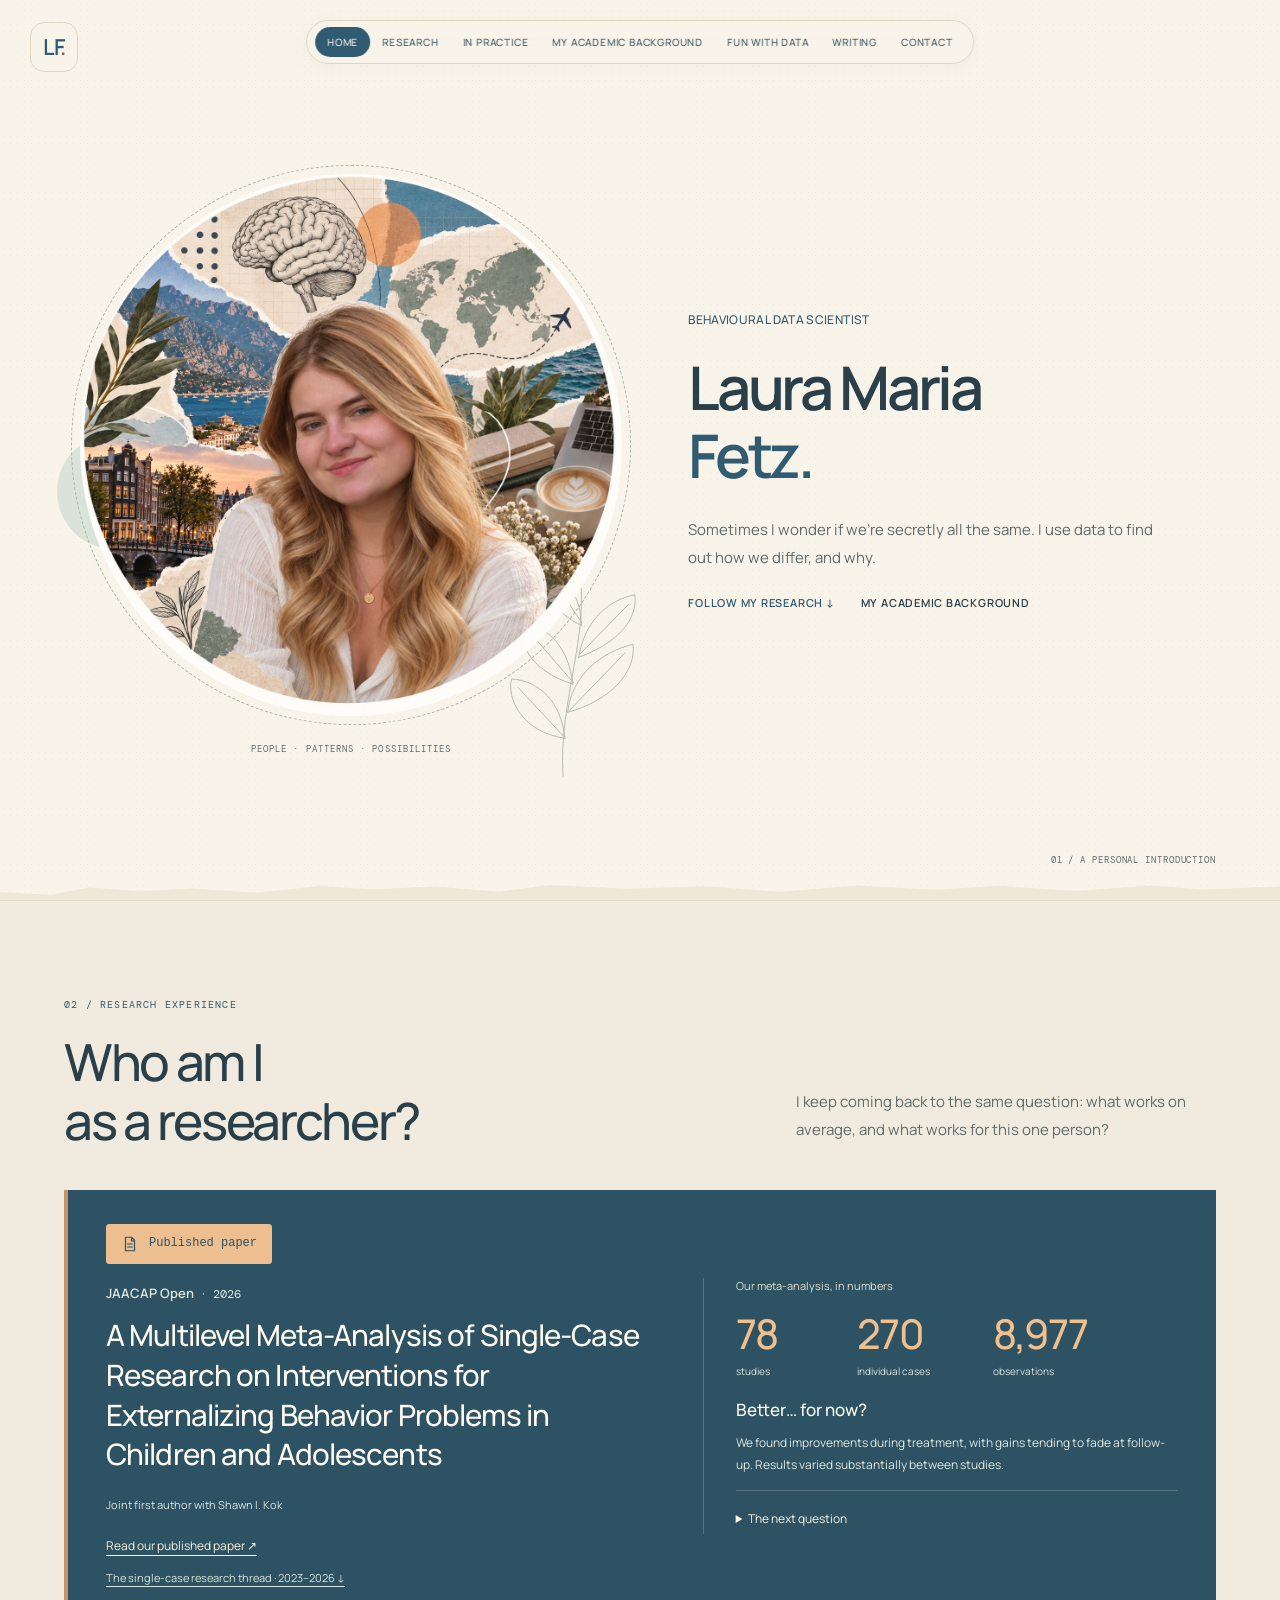
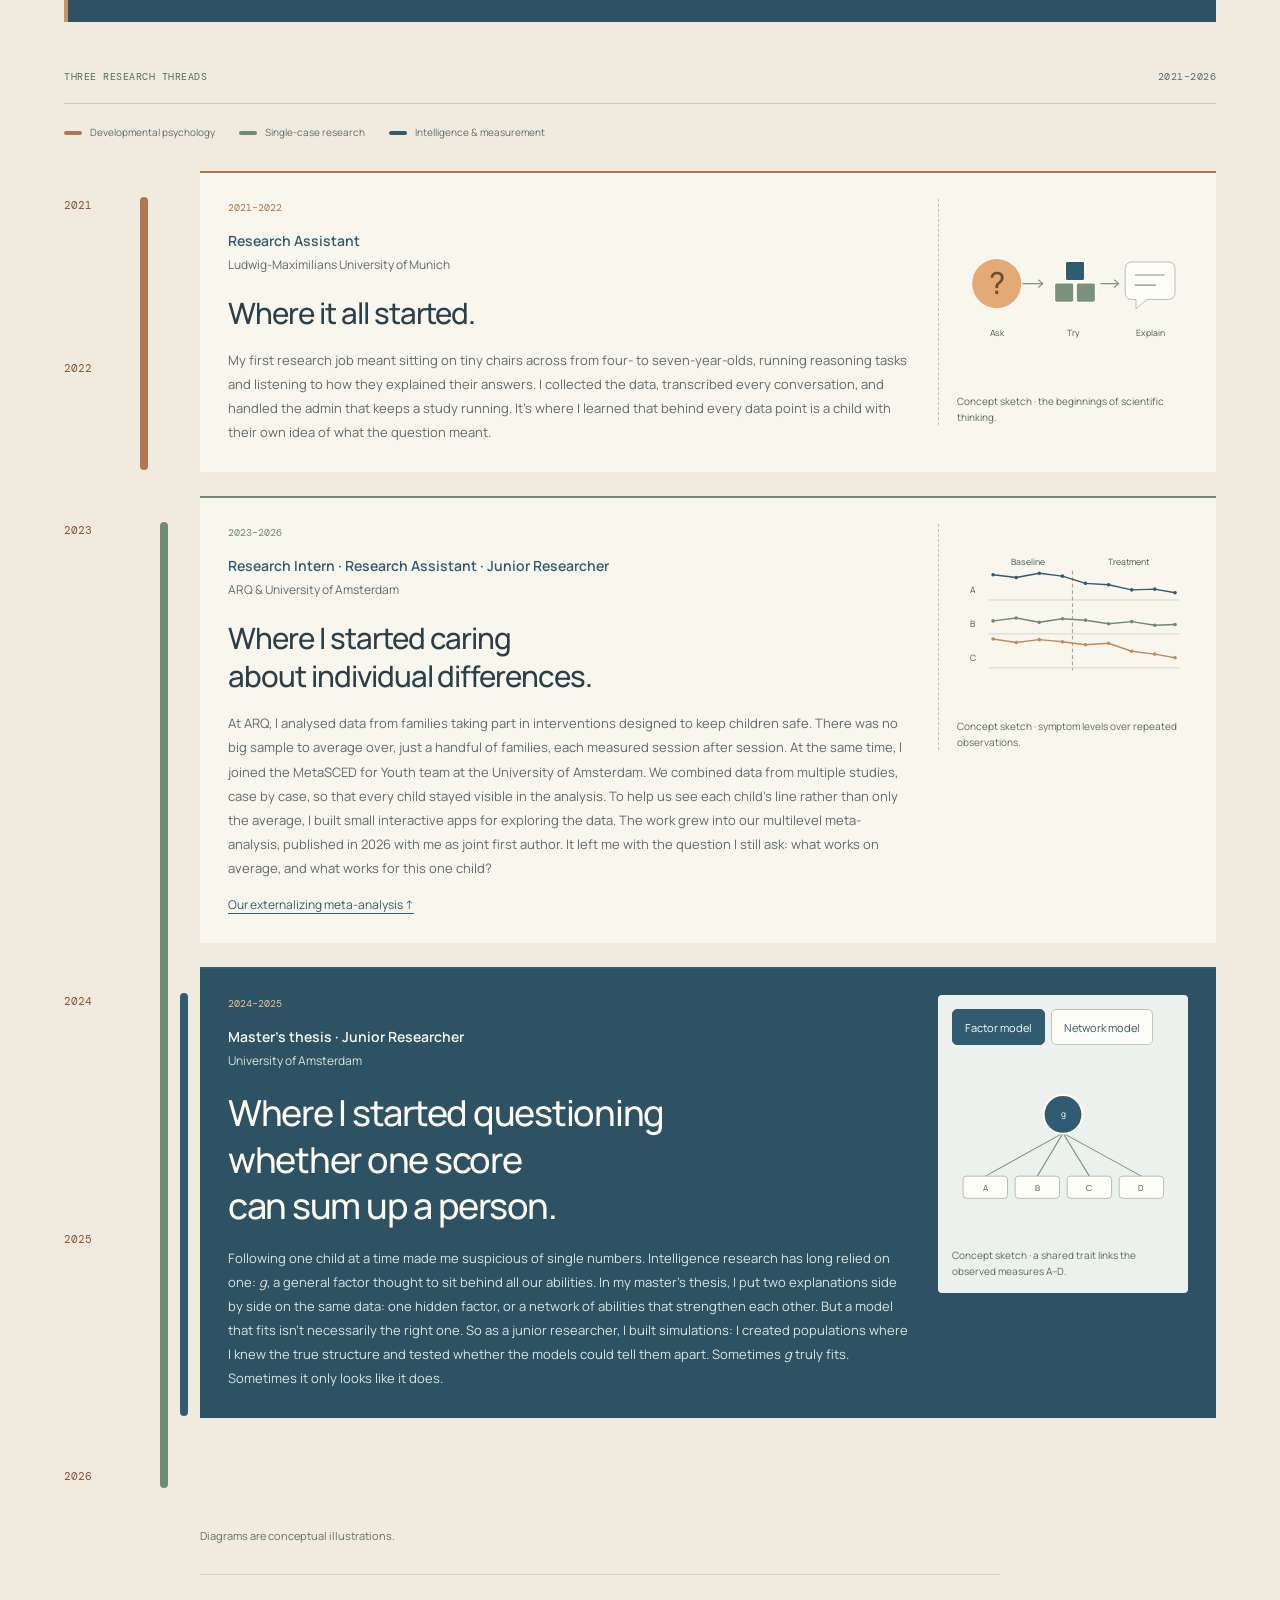
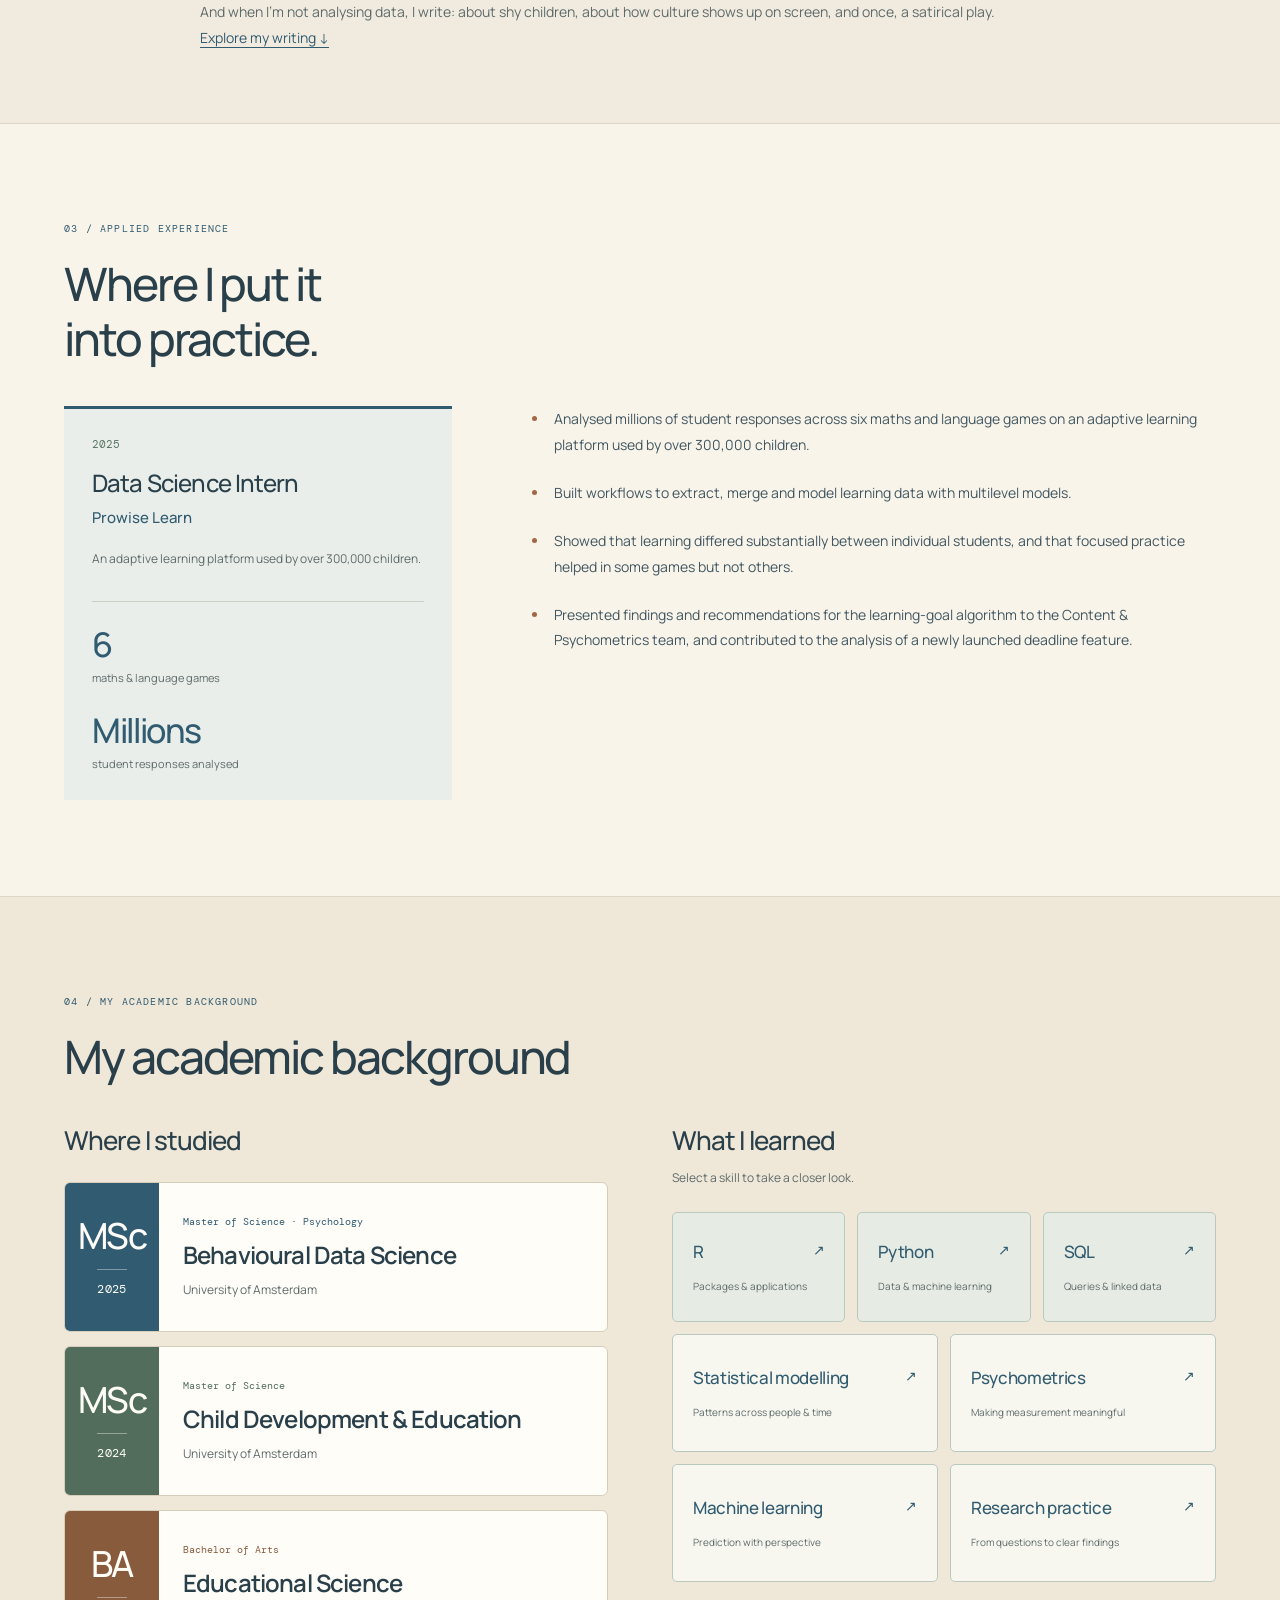
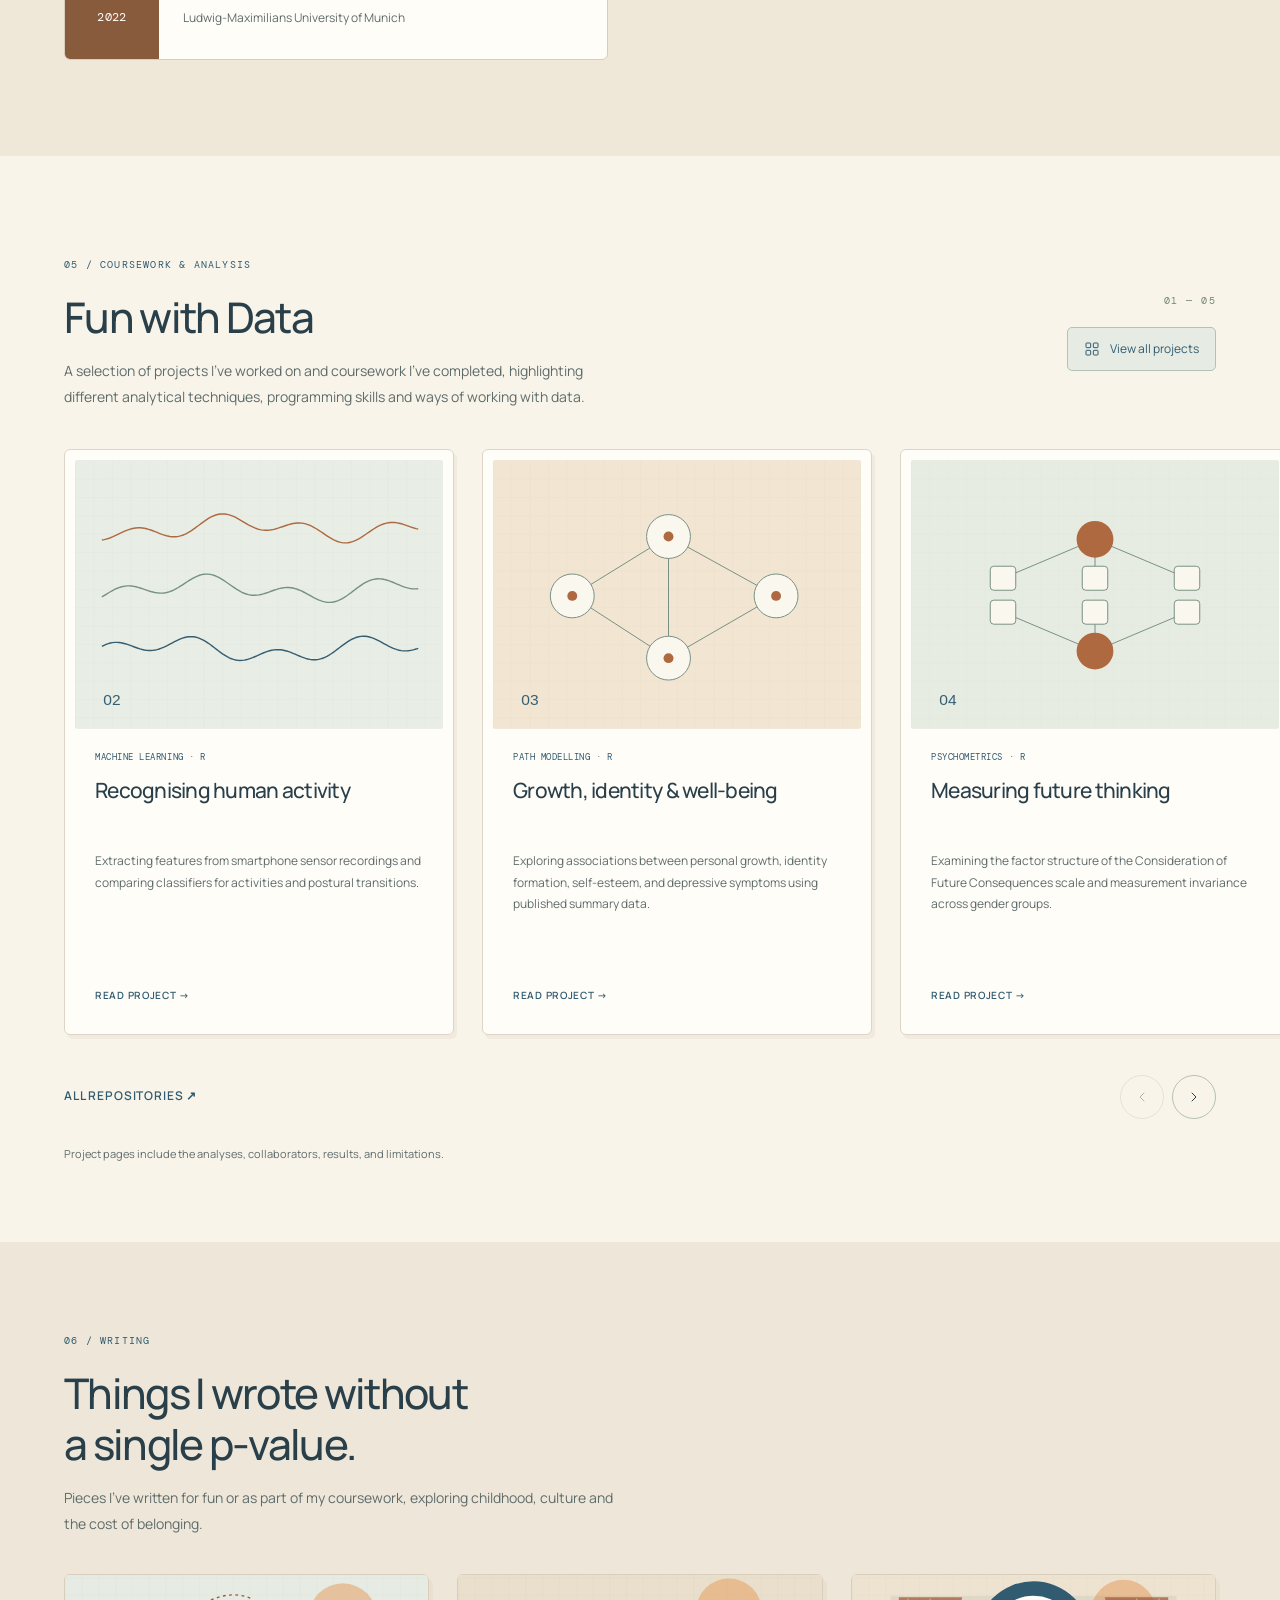
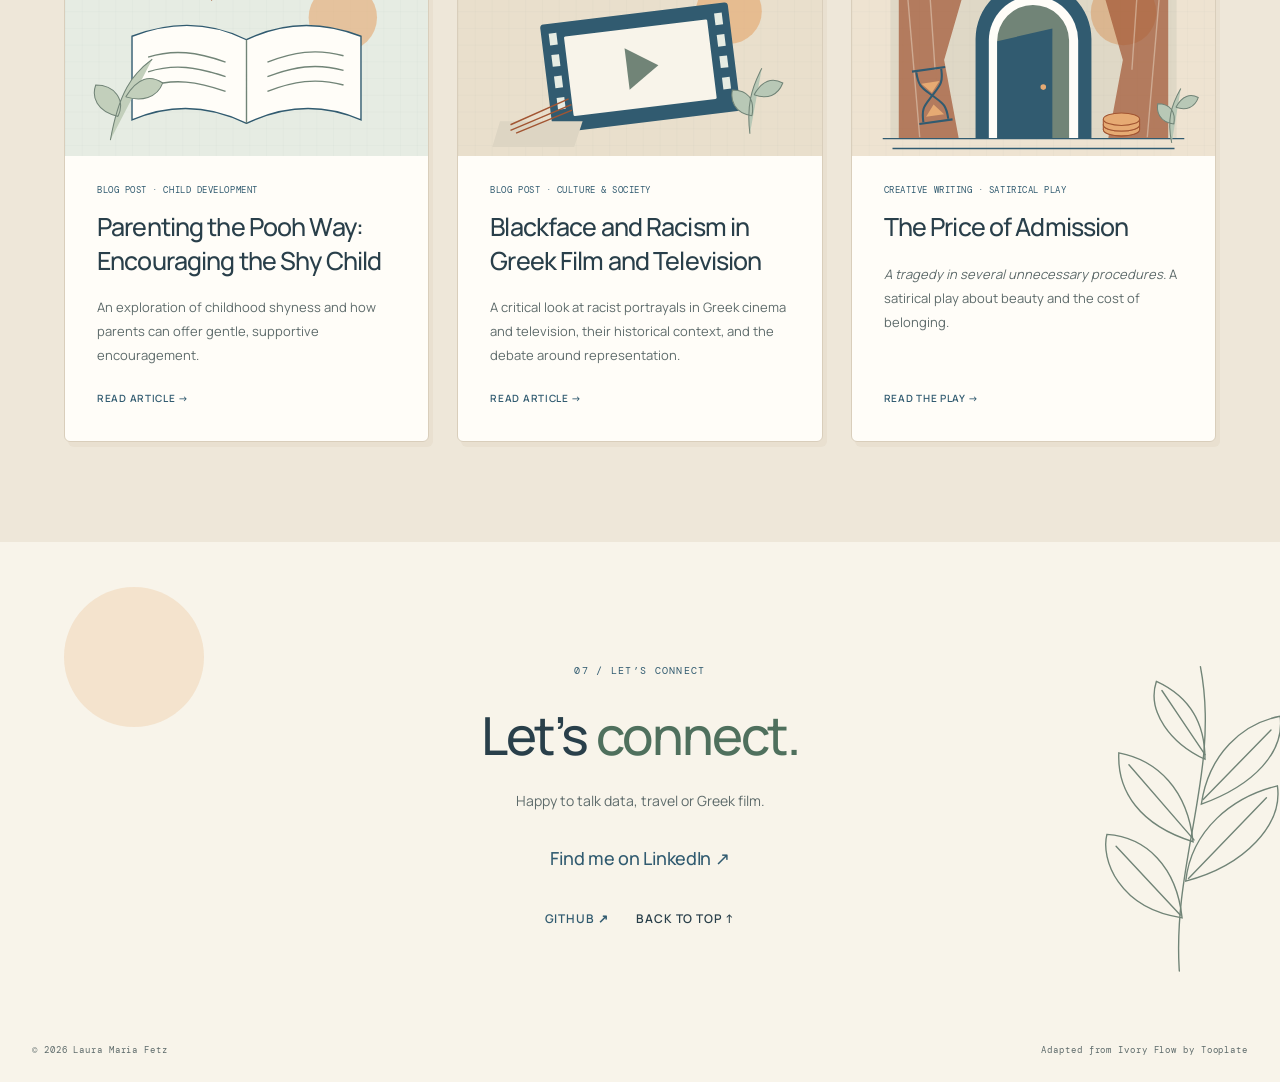
==== commit ab69883d: "Reorder homepage around research, practice and academic background" ====
--- a/index.html
+++ b/index.html
@@ -24,9 +24,9 @@
 <body class="home-page">
 <a class="skip-link" href="#main">Skip to content</a>
 <a class="site-mark" href="#home" aria-label="Laura Maria Fetz, home">LF<span>.</span></a>
-<nav class="pill-nav" aria-label="Main navigation"><a href="#home">Home</a><a href="#about">My academic background</a><a href="#practice">In practice</a><a href="#experience">Research</a><a href="#writing">Writing</a><a href="#projects">Fun with Data</a><a href="#contact">Contact</a></nav>
+<nav class="pill-nav" aria-label="Main navigation"><a href="#home">Home</a><a href="#experience">Research</a><a href="#practice">In practice</a><a href="#about">My academic background</a><a href="#projects">Fun with Data</a><a href="#writing">Writing</a><a href="#contact">Contact</a></nav>
 <button class="hamburger" aria-label="Open navigation" aria-expanded="false" aria-controls="mobile-navigation" data-nav-breakpoint="1100"><span></span><span></span><span></span></button>
-<nav class="mobile-nav" id="mobile-navigation" aria-label="Mobile navigation" hidden><a href="#home">Home</a><a href="#about">My academic background</a><a href="#practice">In practice</a><a href="#experience">Research</a><a href="#writing">Writing</a><a href="#projects">Fun with Data</a><a href="#contact">Contact</a></nav>
+<nav class="mobile-nav" id="mobile-navigation" aria-label="Mobile navigation" hidden><a href="#home">Home</a><a href="#experience">Research</a><a href="#practice">In practice</a><a href="#about">My academic background</a><a href="#projects">Fun with Data</a><a href="#writing">Writing</a><a href="#contact">Contact</a></nav>
 <main id="main">
   <section class="canvas-section hero" id="home" aria-labelledby="home-title">
     <div class="hero-image portrait-stage">
@@ -44,41 +44,8 @@
     <span class="section-index" aria-hidden="true">01 / A personal introduction</span>
   </section>
 
-  <section class="canvas-section academic-section" id="about" aria-labelledby="academic-title">
-    <header class="chapter-heading"><p class="section-eyebrow">02 / My academic background</p><h2 id="academic-title">My academic background</h2></header>
-    <div class="academic-columns">
-      <div class="study-column"><h3>Where I studied</h3><div class="degree-stack">
-        <article class="degree-card"><div class="degree-mark"><span aria-hidden="true">MSc</span><time datetime="2025">2025</time></div><div class="degree-copy"><p class="degree-level">Master of Science · Psychology</p><h4>Behavioural Data Science</h4><p class="degree-university">University of Amsterdam</p></div></article>
-        <article class="degree-card"><div class="degree-mark"><span aria-hidden="true">MSc</span><time datetime="2024">2024</time></div><div class="degree-copy"><p class="degree-level">Master of Science</p><h4>Child Development &amp; Education</h4><p class="degree-university">University of Amsterdam</p></div></article>
-        <article class="degree-card"><div class="degree-mark"><span aria-hidden="true">BA</span><time datetime="2022">2022</time></div><div class="degree-copy"><p class="degree-level">Bachelor of Arts</p><h4>Educational Science</h4><p class="degree-university">Ludwig-Maximilians University of Munich</p></div></article>
-      </div></div>
-      <div class="skills-column"><h3>What I learned</h3><p class="skills-intro">Select a skill to take a closer look.</p><div class="skill-tiles">
-        <button class="toolkit-trigger skill-tile" type="button" data-toolkit="r" data-language="R" aria-haspopup="dialog" aria-controls="toolkit-dialog" aria-label="Explore my R toolkit"><span class="skill-name">R<span aria-hidden="true">↗</span></span><small>Packages & applications</small></button>
-        <button class="toolkit-trigger skill-tile" type="button" data-toolkit="python" data-language="Python" aria-haspopup="dialog" aria-controls="toolkit-dialog" aria-label="Explore my Python toolkit"><span class="skill-name">Python<span aria-hidden="true">↗</span></span><small>Data & machine learning</small></button>
-        <button class="toolkit-trigger skill-tile" type="button" data-toolkit="sql" data-language="SQL" aria-haspopup="dialog" aria-controls="toolkit-dialog" aria-label="Explore my SQL toolkit"><span class="skill-name">SQL<span aria-hidden="true">↗</span></span><small>Queries & linked data</small></button>
-        <button class="toolkit-trigger skill-tile" type="button" data-toolkit="modelling" aria-haspopup="dialog" aria-controls="toolkit-dialog" aria-label="Explore my Statistical modelling toolkit"><span class="skill-name">Statistical modelling<span aria-hidden="true">↗</span></span><small>Patterns across people & time</small></button>
-        <button class="toolkit-trigger skill-tile" type="button" data-toolkit="psychometrics" aria-haspopup="dialog" aria-controls="toolkit-dialog" aria-label="Explore my Psychometrics toolkit"><span class="skill-name">Psychometrics<span aria-hidden="true">↗</span></span><small>Making measurement meaningful</small></button>
-        <button class="toolkit-trigger skill-tile" type="button" data-toolkit="machine-learning" aria-haspopup="dialog" aria-controls="toolkit-dialog" aria-label="Explore my Machine learning toolkit"><span class="skill-name">Machine learning<span aria-hidden="true">↗</span></span><small>Prediction with perspective</small></button>
-        <button class="toolkit-trigger skill-tile" type="button" data-toolkit="research-practice" aria-haspopup="dialog" aria-controls="toolkit-dialog" aria-label="Explore my Research practice toolkit"><span class="skill-name">Research practice<span aria-hidden="true">↗</span></span><small>From questions to clear findings</small></button>
-      </div></div>
-    </div>
-  </section>
-
-  <section class="canvas-section practice-section" id="practice" aria-labelledby="practice-title">
-    <header class="chapter-heading"><p class="section-eyebrow">03 / Applied experience</p><h2 id="practice-title">Where I put it<br>into practice.</h2></header>
-    <div class="practice-layout">
-      <div class="practice-role"><p class="practice-date"><time datetime="2025">2025</time></p><h3>Data Science Intern</h3><p class="practice-company">Prowise Learn</p><p class="practice-context">An adaptive learning platform used by over 300,000 children.</p><dl class="practice-scale"><div><dt>maths &amp; language games</dt><dd>6</dd></div><div><dt>student responses analysed</dt><dd>Millions</dd></div></dl></div>
-      <div class="practice-contributions"><ul>
-        <li>Analysed millions of student responses across six maths and language games on an adaptive learning platform used by over 300,000 children.</li>
-        <li>Built workflows to extract, merge and model learning data with multilevel models.</li>
-        <li>Showed that learning differed substantially between individual students, and that focused practice helped in some games but not others.</li>
-        <li>Presented findings and recommendations for the learning-goal algorithm to the Content &amp; Psychometrics team, and contributed to the analysis of a newly launched deadline feature.</li>
-      </ul></div>
-    </div>
-  </section>
-
   <section class="canvas-section research-section" id="experience" aria-labelledby="experience-title">
-    <header class="research-heading"><div><p class="section-eyebrow">04 / Research experience</p><h2 id="experience-title">Who am I<br>as a researcher?</h2></div><p>I keep coming back to the same question: what works on average, and what works for this one person?</p></header>
+    <header class="research-heading"><div><p class="section-eyebrow">02 / Research experience</p><h2 id="experience-title">Who am I<br>as a researcher?</h2></div><p>I keep coming back to the same question: what works on average, and what works for this one person?</p></header>
     <article class="research-spotlight" id="research-publication" aria-labelledby="research-publication-title">
       <div class="publication-overview">
         <p class="research-publication-badge"><svg viewBox="0 0 24 24" aria-hidden="true"><path d="M6 3h8l4 4v14H6Z M14 3v5h4 M9 12h6 M9 16h6"/></svg>Published paper</p>
@@ -125,13 +92,44 @@
       </article>
     </div>
     <p class="research-context-note">Diagrams are conceptual illustrations.</p>
-    <p class="research-writing-note">And when I'm not analysing data, I write: about shy children, about how culture shows up on screen, and once, a satirical play. <a href="#writing">The three pieces are linked underneath <span aria-hidden="true">↓</span></a></p>
-  </section>
-
-  <section class="canvas-section writing-section" id="writing" aria-labelledby="writing-title"><div class="writing-heading"><p class="section-eyebrow">05 / Writing</p><h2 id="writing-title">Things I wrote without<br>a single p-value.</h2><p class="section-intro">Pieces I’ve written for fun or as part of my coursework, exploring childhood, culture and the cost of belonging.</p></div><div class="writing-grid"><article class="writing-card"><a class="writing-card-visual" href="writing/parenting-the-pooh-way/" aria-label="Read Parenting the Pooh Way: Encouraging the Shy Child"><img src="images/writing-development.svg" alt="" width="520" height="300" loading="lazy"></a><div class="writing-card-copy"><p class="project-type">Blog post · Child development</p><h3><a href="writing/parenting-the-pooh-way/">Parenting the Pooh Way: Encouraging the Shy Child</a></h3><p>An exploration of childhood shyness and how parents can offer gentle, supportive encouragement.</p><a class="cta-link" href="writing/parenting-the-pooh-way/">Read article <span aria-hidden="true">→</span></a></div></article><article class="writing-card"><a class="writing-card-visual" href="writing/blackface-and-racism-in-greek-film-and-television/" aria-label="Read Blackface and Racism in Greek Film and Television"><img src="images/writing-culture.svg" alt="" width="520" height="300" loading="lazy"></a><div class="writing-card-copy"><p class="project-type">Blog post · Culture &amp; society</p><h3><a href="writing/blackface-and-racism-in-greek-film-and-television/">Blackface and Racism in Greek Film and Television</a></h3><p>A critical look at racist portrayals in Greek cinema and television, their historical context, and the debate around representation.</p><a class="cta-link" href="writing/blackface-and-racism-in-greek-film-and-television/">Read article <span aria-hidden="true">→</span></a></div></article><article class="writing-card"><a class="writing-card-visual" href="writing/the-price-of-admission/" aria-label="Read The Price of Admission"><img src="images/writing-admission.svg" alt="" width="520" height="300" loading="lazy"></a><div class="writing-card-copy"><p class="project-type">Creative writing · Satirical play</p><h3><a href="writing/the-price-of-admission/">The Price of Admission</a></h3><p><em>A tragedy in several unnecessary procedures.</em> A satirical play about beauty and the cost of belonging.</p><a class="cta-link" href="writing/the-price-of-admission/">Read the play <span aria-hidden="true">→</span></a></div></article></div></section>
+    <p class="research-writing-note">And when I'm not analysing data, I write: about shy children, about how culture shows up on screen, and once, a satirical play. <a href="#writing">Explore my writing <span aria-hidden="true">↓</span></a></p>
+  </section>
+
+  <section class="canvas-section practice-section" id="practice" aria-labelledby="practice-title">
+    <header class="chapter-heading"><p class="section-eyebrow">03 / Applied experience</p><h2 id="practice-title">Where I put it<br>into practice.</h2></header>
+    <div class="practice-layout">
+      <div class="practice-role"><p class="practice-date"><time datetime="2025">2025</time></p><h3>Data Science Intern</h3><p class="practice-company">Prowise Learn</p><p class="practice-context">An adaptive learning platform used by over 300,000 children.</p><dl class="practice-scale"><div><dt>maths &amp; language games</dt><dd>6</dd></div><div><dt>student responses analysed</dt><dd>Millions</dd></div></dl></div>
+      <div class="practice-contributions"><ul>
+        <li>Analysed millions of student responses across six maths and language games on an adaptive learning platform used by over 300,000 children.</li>
+        <li>Built workflows to extract, merge and model learning data with multilevel models.</li>
+        <li>Showed that learning differed substantially between individual students, and that focused practice helped in some games but not others.</li>
+        <li>Presented findings and recommendations for the learning-goal algorithm to the Content &amp; Psychometrics team, and contributed to the analysis of a newly launched deadline feature.</li>
+      </ul></div>
+    </div>
+  </section>
+
+  <section class="canvas-section academic-section" id="about" aria-labelledby="academic-title">
+    <header class="chapter-heading"><p class="section-eyebrow">04 / My academic background</p><h2 id="academic-title">My academic background</h2></header>
+    <div class="academic-columns">
+      <div class="study-column"><h3>Where I studied</h3><div class="degree-stack">
+        <article class="degree-card"><div class="degree-mark"><span aria-hidden="true">MSc</span><time datetime="2025">2025</time></div><div class="degree-copy"><p class="degree-level">Master of Science · Psychology</p><h4>Behavioural Data Science</h4><p class="degree-university">University of Amsterdam</p></div></article>
+        <article class="degree-card"><div class="degree-mark"><span aria-hidden="true">MSc</span><time datetime="2024">2024</time></div><div class="degree-copy"><p class="degree-level">Master of Science</p><h4>Child Development &amp; Education</h4><p class="degree-university">University of Amsterdam</p></div></article>
+        <article class="degree-card"><div class="degree-mark"><span aria-hidden="true">BA</span><time datetime="2022">2022</time></div><div class="degree-copy"><p class="degree-level">Bachelor of Arts</p><h4>Educational Science</h4><p class="degree-university">Ludwig-Maximilians University of Munich</p></div></article>
+      </div></div>
+      <div class="skills-column"><h3>What I learned</h3><p class="skills-intro">Select a skill to take a closer look.</p><div class="skill-tiles">
+        <button class="toolkit-trigger skill-tile" type="button" data-toolkit="r" data-language="R" aria-haspopup="dialog" aria-controls="toolkit-dialog" aria-label="Explore my R toolkit"><span class="skill-name">R<span aria-hidden="true">↗</span></span><small>Packages & applications</small></button>
+        <button class="toolkit-trigger skill-tile" type="button" data-toolkit="python" data-language="Python" aria-haspopup="dialog" aria-controls="toolkit-dialog" aria-label="Explore my Python toolkit"><span class="skill-name">Python<span aria-hidden="true">↗</span></span><small>Data & machine learning</small></button>
+        <button class="toolkit-trigger skill-tile" type="button" data-toolkit="sql" data-language="SQL" aria-haspopup="dialog" aria-controls="toolkit-dialog" aria-label="Explore my SQL toolkit"><span class="skill-name">SQL<span aria-hidden="true">↗</span></span><small>Queries & linked data</small></button>
+        <button class="toolkit-trigger skill-tile" type="button" data-toolkit="modelling" aria-haspopup="dialog" aria-controls="toolkit-dialog" aria-label="Explore my Statistical modelling toolkit"><span class="skill-name">Statistical modelling<span aria-hidden="true">↗</span></span><small>Patterns across people & time</small></button>
+        <button class="toolkit-trigger skill-tile" type="button" data-toolkit="psychometrics" aria-haspopup="dialog" aria-controls="toolkit-dialog" aria-label="Explore my Psychometrics toolkit"><span class="skill-name">Psychometrics<span aria-hidden="true">↗</span></span><small>Making measurement meaningful</small></button>
+        <button class="toolkit-trigger skill-tile" type="button" data-toolkit="machine-learning" aria-haspopup="dialog" aria-controls="toolkit-dialog" aria-label="Explore my Machine learning toolkit"><span class="skill-name">Machine learning<span aria-hidden="true">↗</span></span><small>Prediction with perspective</small></button>
+        <button class="toolkit-trigger skill-tile" type="button" data-toolkit="research-practice" aria-haspopup="dialog" aria-controls="toolkit-dialog" aria-label="Explore my Research practice toolkit"><span class="skill-name">Research practice<span aria-hidden="true">↗</span></span><small>From questions to clear findings</small></button>
+      </div></div>
+    </div>
+  </section>
 
   <section class="canvas-section lookbook projects-section" id="projects" aria-labelledby="projects-title">
-    <div class="lookbook-header"><div><p class="section-eyebrow">06 / Coursework &amp; analysis</p><h2 class="lookbook-title" id="projects-title">Fun with Data</h2><p class="section-intro">A selection of projects I’ve worked on and coursework I’ve completed, highlighting different analytical techniques, programming skills and ways of working with data.</p></div><div class="project-view-controls"><span class="lookbook-count">01 — 05</span><button class="project-view-button" id="project-view-toggle" type="button" aria-expanded="false" aria-controls="project-track" hidden><svg viewBox="0 0 24 24" aria-hidden="true"><rect x="3" y="3" width="7" height="7" rx="1"/><rect x="14" y="3" width="7" height="7" rx="1"/><rect x="3" y="14" width="7" height="7" rx="1"/><rect x="14" y="14" width="7" height="7" rx="1"/></svg><span>View all projects</span></button></div></div>
+    <div class="lookbook-header"><div><p class="section-eyebrow">05 / Coursework &amp; analysis</p><h2 class="lookbook-title" id="projects-title">Fun with Data</h2><p class="section-intro">A selection of projects I’ve worked on and coursework I’ve completed, highlighting different analytical techniques, programming skills and ways of working with data.</p></div><div class="project-view-controls"><span class="lookbook-count">01 — 05</span><button class="project-view-button" id="project-view-toggle" type="button" aria-expanded="false" aria-controls="project-track" hidden><svg viewBox="0 0 24 24" aria-hidden="true"><rect x="3" y="3" width="7" height="7" rx="1"/><rect x="14" y="3" width="7" height="7" rx="1"/><rect x="3" y="14" width="7" height="7" rx="1"/><rect x="14" y="14" width="7" height="7" rx="1"/></svg><span>View all projects</span></button></div></div>
     <div class="lookbook-track" id="project-track" tabindex="0" aria-label="Data projects, scroll horizontally"><article class="lookbook-card project-card">
       <a class="project-visual" href="projects/human-activity-recognition/" aria-label="Explore Recognising human activity"><img src="images/project-02.svg" alt="" loading="lazy" width="520" height="380"></a>
       <div class="project-copy"><p class="project-type">Machine learning · R</p><h3><a href="projects/human-activity-recognition/">Recognising human activity</a></h3><p>Extracting features from smartphone sensor recordings and comparing classifiers for activities and postural transitions.</p><a class="cta-link" href="projects/human-activity-recognition/">Read project <span aria-hidden="true">→</span></a></div>
@@ -152,6 +150,8 @@
     <p class="projects-note">Project pages include the analyses, collaborators, results, and limitations.</p>
   </section>
 
+  <section class="canvas-section writing-section" id="writing" aria-labelledby="writing-title"><div class="writing-heading"><p class="section-eyebrow">06 / Writing</p><h2 id="writing-title">Things I wrote without<br>a single p-value.</h2><p class="section-intro">Pieces I’ve written for fun or as part of my coursework, exploring childhood, culture and the cost of belonging.</p></div><div class="writing-grid"><article class="writing-card"><a class="writing-card-visual" href="writing/parenting-the-pooh-way/" aria-label="Read Parenting the Pooh Way: Encouraging the Shy Child"><img src="images/writing-development.svg" alt="" width="520" height="300" loading="lazy"></a><div class="writing-card-copy"><p class="project-type">Blog post · Child development</p><h3><a href="writing/parenting-the-pooh-way/">Parenting the Pooh Way: Encouraging the Shy Child</a></h3><p>An exploration of childhood shyness and how parents can offer gentle, supportive encouragement.</p><a class="cta-link" href="writing/parenting-the-pooh-way/">Read article <span aria-hidden="true">→</span></a></div></article><article class="writing-card"><a class="writing-card-visual" href="writing/blackface-and-racism-in-greek-film-and-television/" aria-label="Read Blackface and Racism in Greek Film and Television"><img src="images/writing-culture.svg" alt="" width="520" height="300" loading="lazy"></a><div class="writing-card-copy"><p class="project-type">Blog post · Culture &amp; society</p><h3><a href="writing/blackface-and-racism-in-greek-film-and-television/">Blackface and Racism in Greek Film and Television</a></h3><p>A critical look at racist portrayals in Greek cinema and television, their historical context, and the debate around representation.</p><a class="cta-link" href="writing/blackface-and-racism-in-greek-film-and-television/">Read article <span aria-hidden="true">→</span></a></div></article><article class="writing-card"><a class="writing-card-visual" href="writing/the-price-of-admission/" aria-label="Read The Price of Admission"><img src="images/writing-admission.svg" alt="" width="520" height="300" loading="lazy"></a><div class="writing-card-copy"><p class="project-type">Creative writing · Satirical play</p><h3><a href="writing/the-price-of-admission/">The Price of Admission</a></h3><p><em>A tragedy in several unnecessary procedures.</em> A satirical play about beauty and the cost of belonging.</p><a class="cta-link" href="writing/the-price-of-admission/">Read the play <span aria-hidden="true">→</span></a></div></article></div></section>
+
   <section class="canvas-section signature" id="contact" aria-labelledby="contact-title">
     <div class="signature-content"><p class="signature-mark">07 / Let’s connect</p><h2 class="signature-heading" id="contact-title">Let’s <em>connect.</em></h2><p class="signature-text">Happy to talk data, travel or Greek film.</p><a href="https://www.linkedin.com/in/laura-maria-fetz/" class="signature-email" target="_blank" rel="noopener noreferrer">Find me on LinkedIn <span aria-hidden="true">↗</span></a><div class="signature-links"><a href="https://github.com/laurafetz" class="cta-link" target="_blank" rel="noopener noreferrer">GitHub <span aria-hidden="true">↗</span></a><a href="#home" class="cta-link cta-link--dark">Back to top <span aria-hidden="true">↑</span></a></div></div>
     <footer class="signature-footer"><span>© 2026 Laura Maria Fetz</span><span>Adapted from <a href="https://www.tooplate.com/view/2166-ivory-flow" target="_blank" rel="noopener noreferrer">Ivory Flow by Tooplate</a></span></footer>
@@ -161,7 +161,7 @@
 <dialog class="toolkit-dialog" id="toolkit-dialog" aria-labelledby="toolkit-title" aria-describedby="toolkit-description">
   <div class="toolkit-shell">
     <header class="toolkit-header">
-      <div><p class="section-eyebrow">02 / What I learned</p><h2 id="toolkit-title">My toolkit</h2></div>
+      <div><p class="section-eyebrow">04 / What I learned</p><h2 id="toolkit-title">My toolkit</h2></div>
       <button class="toolkit-close" type="button" aria-label="Close toolkit" autofocus><svg viewBox="0 0 24 24" aria-hidden="true"><path d="m6 6 12 12M18 6 6 18"/></svg></button>
     </header>
     <p class="toolkit-description" id="toolkit-description">Packages and libraries I work with.</p>
